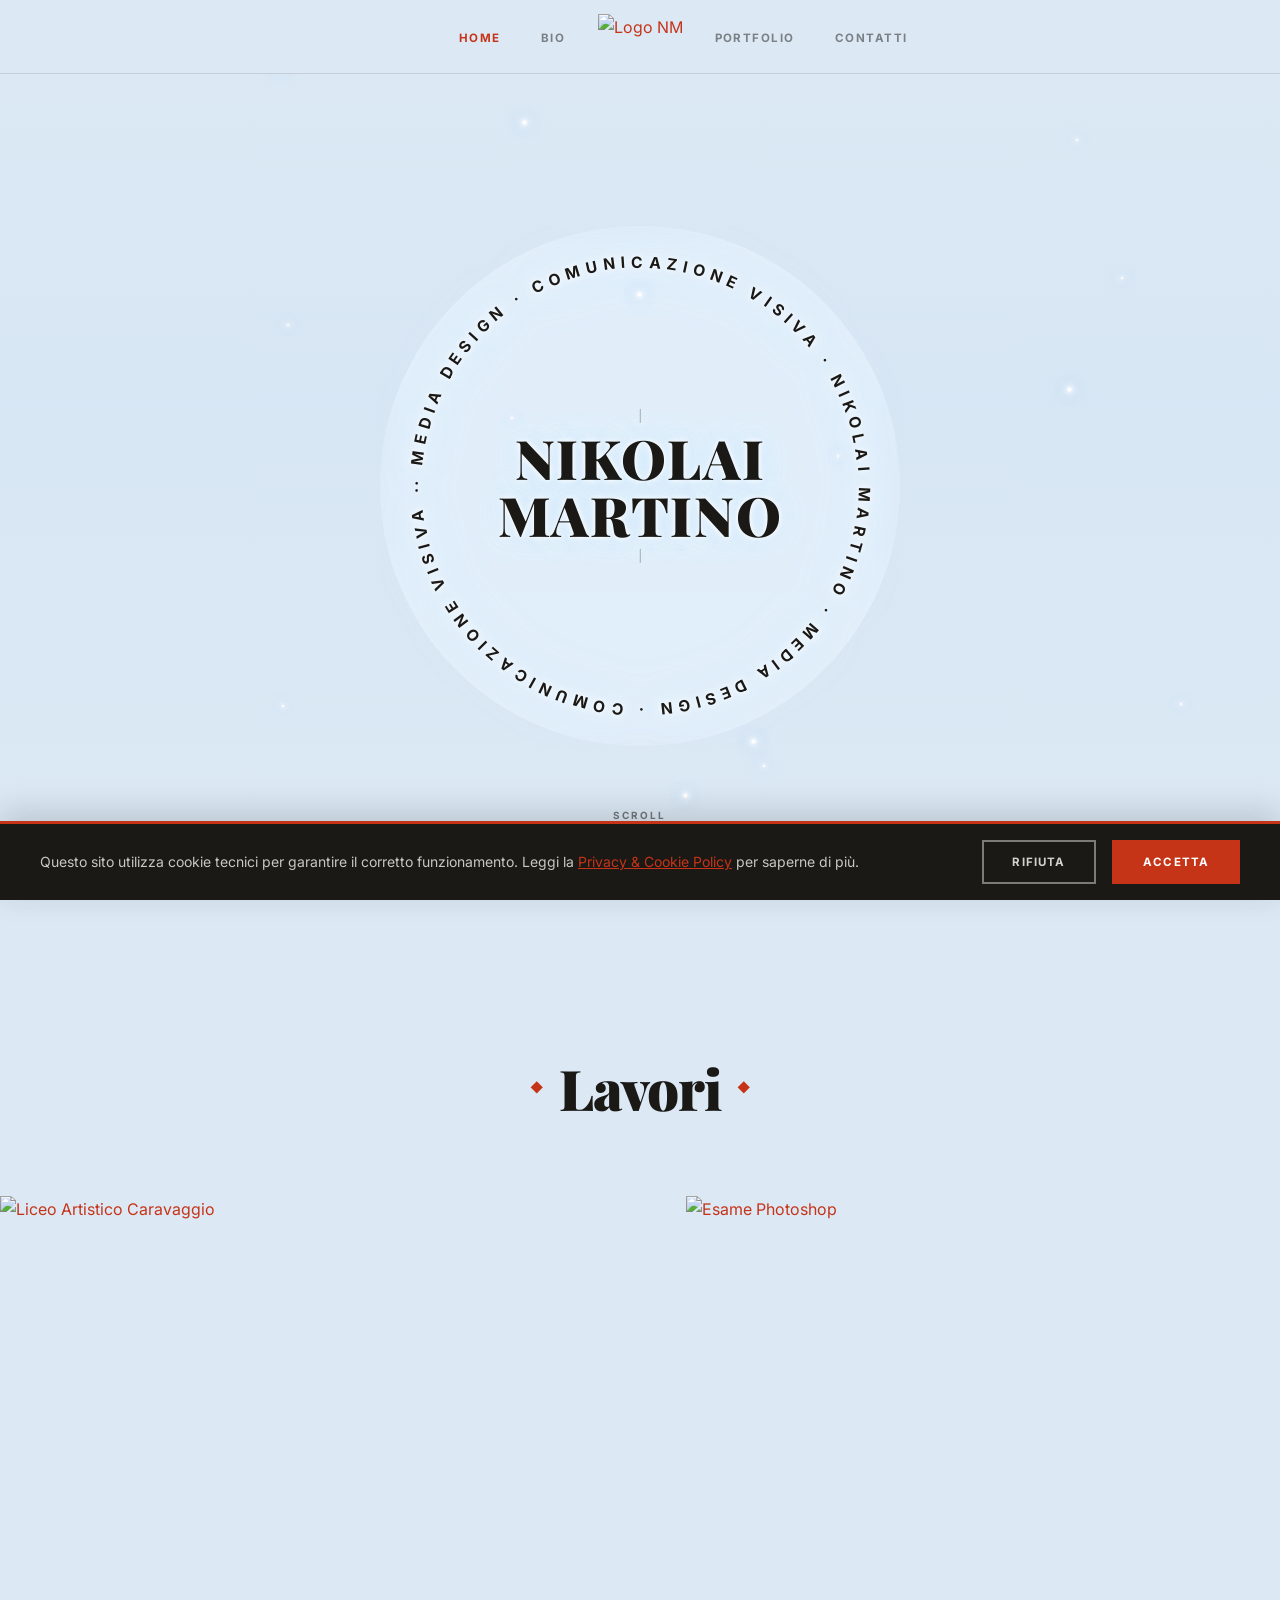
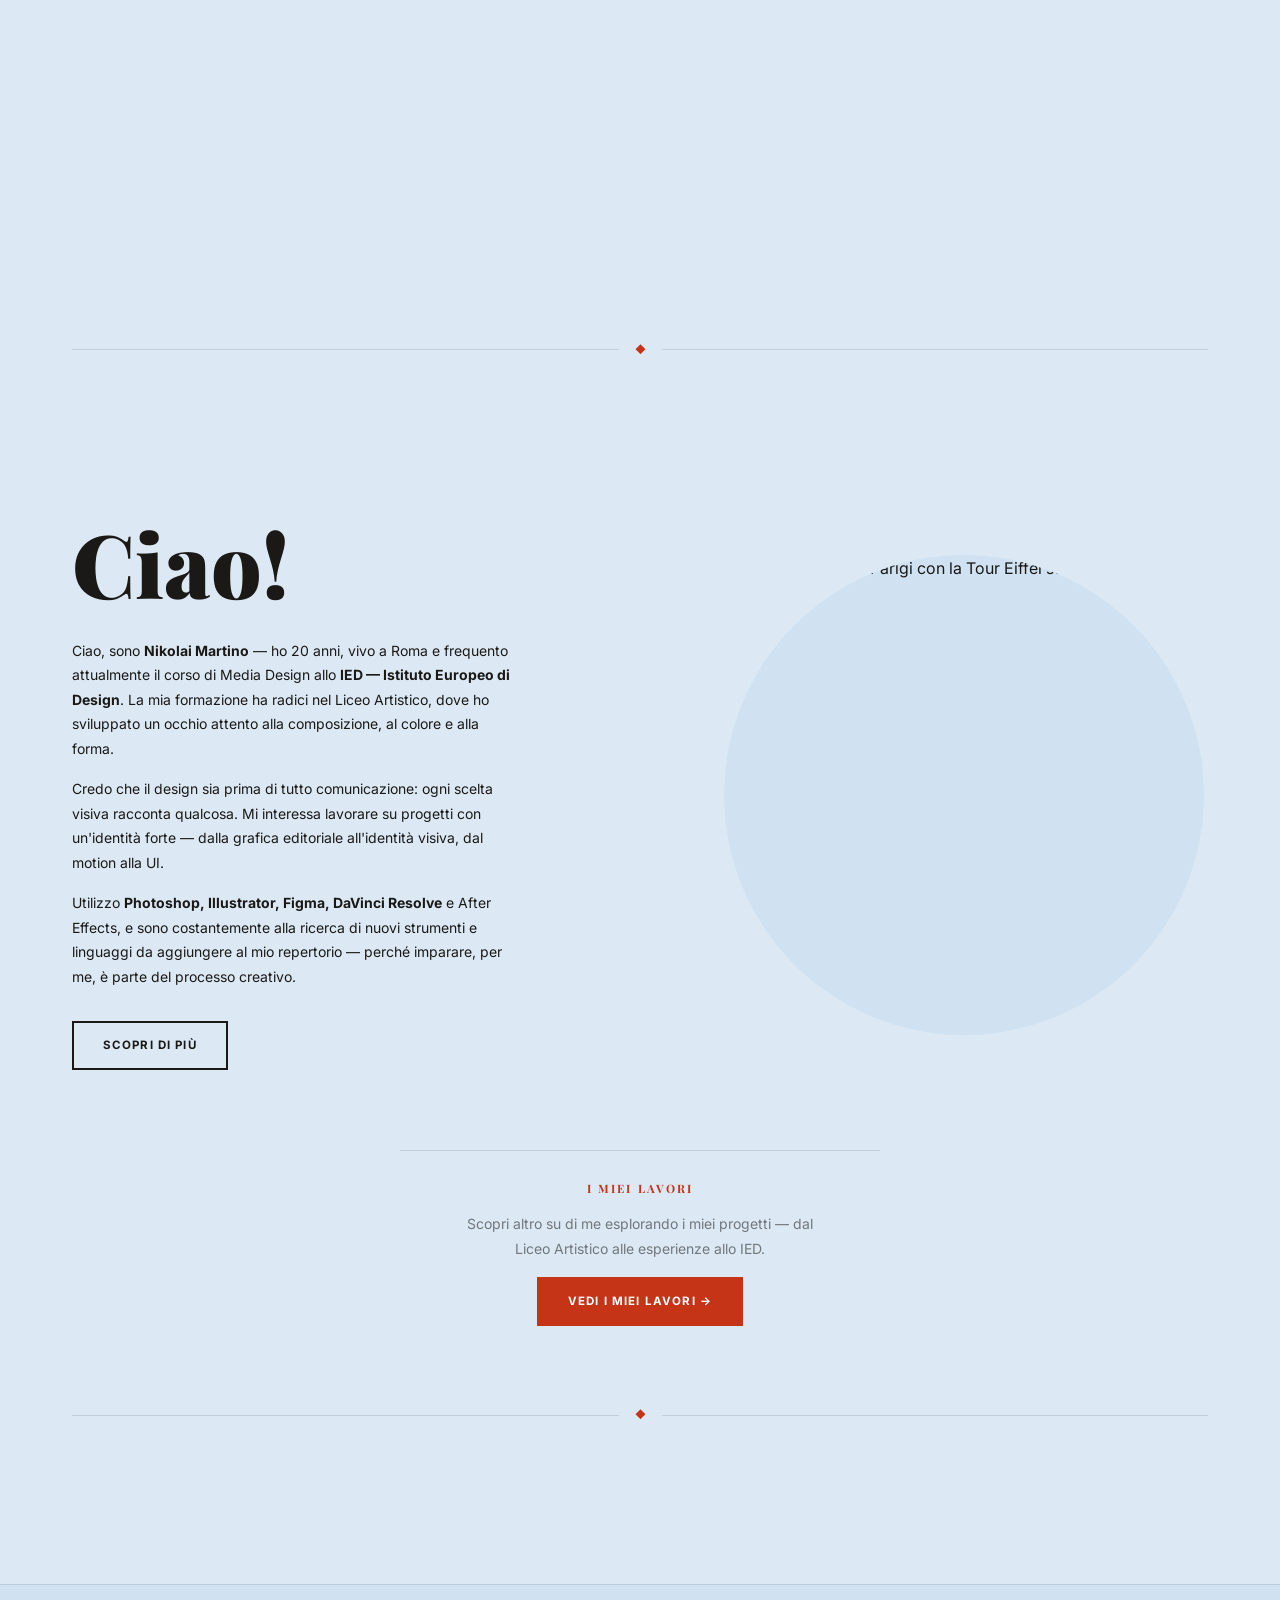
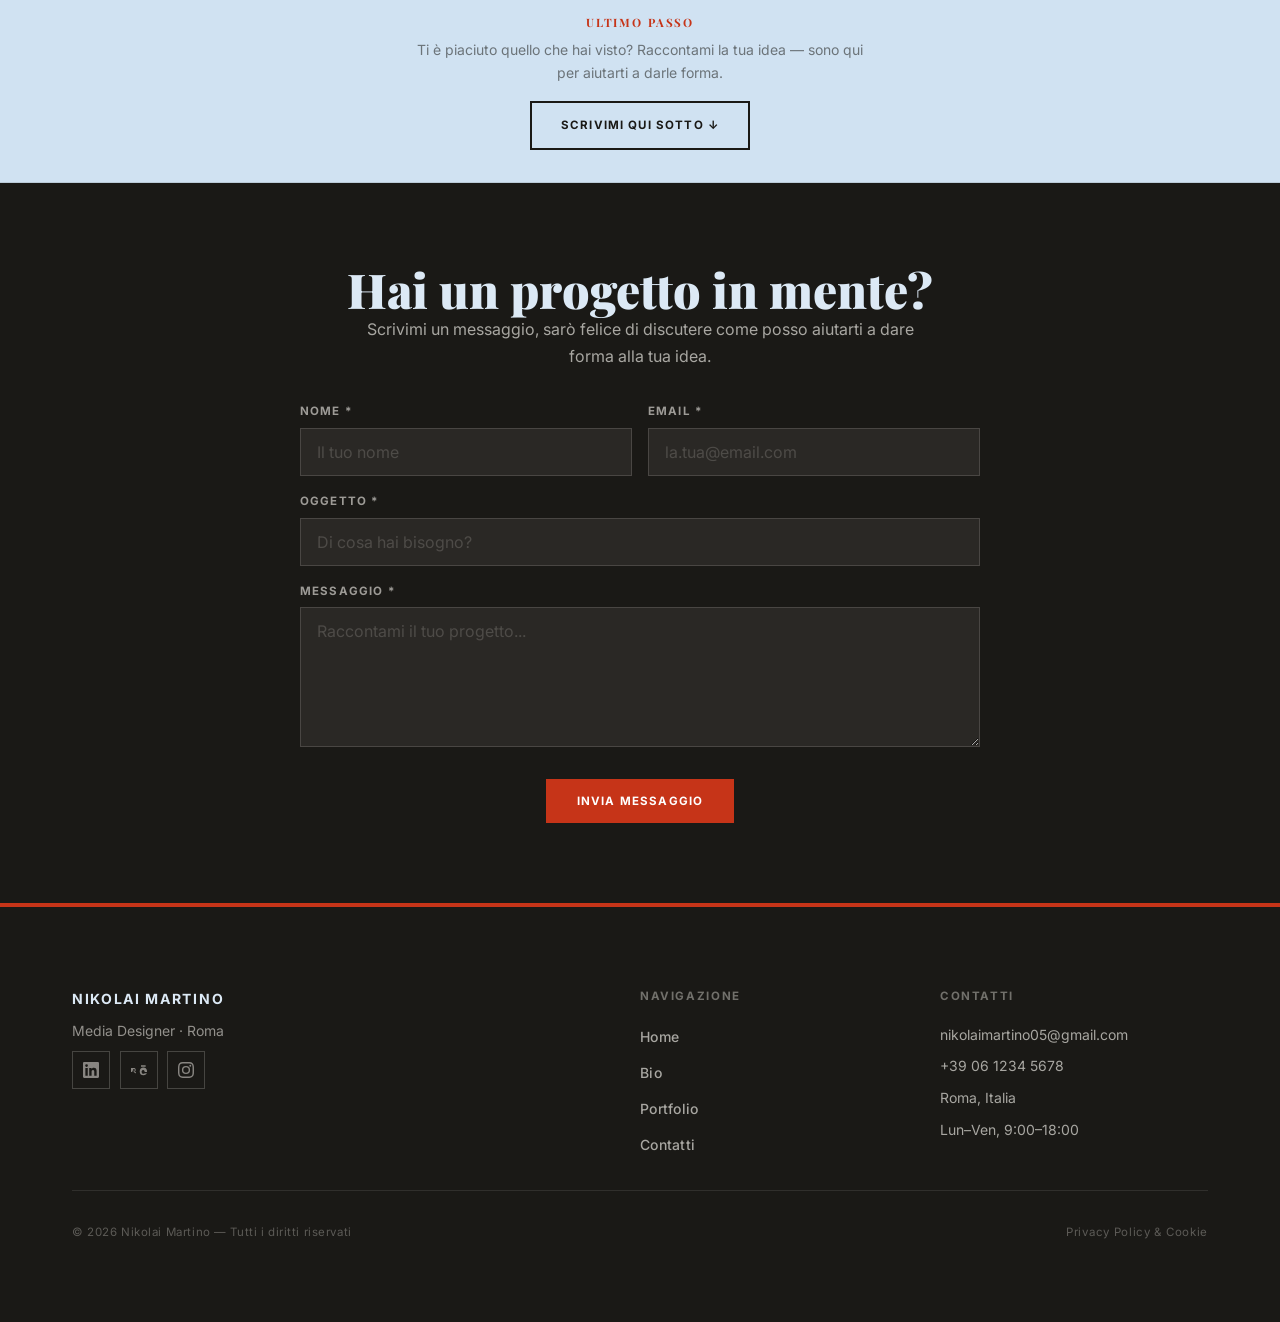
==== index.html @ db354ae0 "Rimuovi il CV ovunque e correggi la striscia vuota nel form contatti. Il campo antispam nascosto non" ====
<!DOCTYPE html>
<html lang="it">
<head>
  <meta charset="UTF-8">
  <meta name="viewport" content="width=device-width, initial-scale=1.0">

  <title>Nikolai Martino — Media Design &amp; Comunicazione Visiva</title>
  <meta name="description" content="Portfolio di Nikolai Martino, Media Designer e comunicatore visivo. Scopri i miei progetti di design grafico, fotografia, video e identità visiva.">
  <link rel="canonical" href="https://nikolaimartino05-bot.github.io/progettazione_multimediale_esame_2026/">
  <meta name="google-site-verification" content="J2cbLcacTYsWaRXpiIxF_zqX22-ZB9YQ5PHgX-DDqpk">

  <!-- Open Graph -->
  <meta property="og:title" content="Nikolai Martino — Media Design &amp; Comunicazione Visiva">
  <meta property="og:description" content="Portfolio di Nikolai Martino: design grafico, fotografia, video e comunicazione visiva.">
  <meta property="og:image" content="https://nikolaimartino05-bot.github.io/progettazione_multimediale_esame_2026/img/og-share-hero.jpg">
  <meta property="og:image:secure_url" content="https://nikolaimartino05-bot.github.io/progettazione_multimediale_esame_2026/img/og-share-hero.jpg">
  <meta property="og:image:type" content="image/jpeg">
  <meta property="og:image:width" content="1200">
  <meta property="og:image:height" content="630">
  <meta property="og:image:alt" content="Nikolai Martino — hero del portfolio con sfondo azzurrino e stelle">
  <meta property="og:url" content="https://nikolaimartino05-bot.github.io/progettazione_multimediale_esame_2026/">
  <meta property="og:type" content="website">
  <meta name="twitter:card" content="summary_large_image">
  <meta name="twitter:title" content="Nikolai Martino — Media Design &amp; Comunicazione Visiva">
  <meta name="twitter:description" content="Portfolio di Nikolai Martino: design grafico, fotografia, video e comunicazione visiva.">
  <meta name="twitter:image" content="https://nikolaimartino05-bot.github.io/progettazione_multimediale_esame_2026/img/og-share-hero.jpg">

  <!-- Favicon -->
  <link rel="icon" href="img/logo/logo-nm-clean.png" type="image/png">

  <!-- Google Fonts -->
  <link rel="preconnect" href="https://fonts.googleapis.com">
  <link rel="preconnect" href="https://fonts.gstatic.com" crossorigin>
  <link href="https://fonts.googleapis.com/css2?family=Inter:wght@400;500;700&family=Playfair+Display:wght@700;900&display=swap" rel="stylesheet">
  <link rel="preload" as="image" href="img/sfondi/14081587_1920_1080_60fps.mp4.png">

  <!-- Stylesheet -->
  <link rel="stylesheet" href="css/style.css">
  <script src="js/cookie-consent.js"></script>
</head>
<body class="page-home has-starfield">

  <!-- ======================================================
       NAVBAR — split design with center logo
       ====================================================== -->
  <header class="navbar">
    <nav class="navbar__inner" aria-label="Navigazione principale">

      <!-- Left links (desktop) -->
      <ul class="navbar__links navbar__links--left">
        <li><a href="index.html" class="navbar__link active" aria-current="page">Home</a></li>
        <li><a href="bio.html" class="navbar__link">Bio</a></li>
      </ul>

      <!-- Center: logo -->
      <a href="index.html" class="navbar__logo" aria-label="Nikolai Martino — Homepage">
        <img src="img/logo/logo-nm-clean.png" alt="Logo NM" class="navbar__logo-img">
      </a>

      <!-- Right links (desktop) -->
      <ul class="navbar__links navbar__links--right">
        <li><a href="portfolio.html" class="navbar__link">Portfolio</a></li>
        <li><a href="contatti.html" class="navbar__link">Contatti</a></li>
      </ul>

      <!-- Mobile hamburger -->
      <button
        class="navbar__toggle"
        aria-expanded="false"
        aria-controls="navbar-menu"
        aria-label="Apri menu di navigazione"
      >☰</button>

    </nav>

    <!-- Mobile dropdown menu -->
    <div class="navbar__mobile" id="navbar-menu">
      <ul class="navbar__mobile-links">
        <li><a href="index.html" class="navbar__link active">Home</a></li>
        <li><a href="bio.html" class="navbar__link">Bio</a></li>
        <li><a href="portfolio.html" class="navbar__link">Portfolio</a></li>
        <li><a href="contatti.html" class="navbar__link">Contatti</a></li>
      </ul>
    </div>
  </header>

  <div class="starfield" id="starfield" aria-hidden="true"></div>

  <main id="main-content">

    <!-- ====================================================
         SITE HERO — Alex Fisher style: big name + rotating badge
         ==================================================== -->
    <section class="site-hero" aria-labelledby="hero-heading">

      <!-- Background video -->
      <video
        class="site-hero__video"
        src="img/sfondi/istockphoto-2208659579-640_adpp_is.mp4"
        poster="img/sfondi/14081587_1920_1080_60fps.mp4.png"
        preload="auto"
        autoplay
        loop
        muted
        playsinline
        aria-hidden="true"
      ></video>
      <div class="site-hero__video-overlay" aria-hidden="true"></div>

      <!-- Hidden semantic h1 for SEO (visual text is in spans below) -->
      <h1 id="hero-heading" class="sr-only">Nikolai Martino — Media Designer e Comunicatore Visivo</h1>

      <div class="site-hero__name-wrap">

        <!-- Rotating badge with logo in center -->
        <div class="site-hero__badge-wrap">

          <!-- SVG ring with rotating text -->
          <svg
            class="site-hero__ring"
            viewBox="0 0 400 400"
            aria-hidden="true"
            focusable="false"
          >
            <defs>
              <path
                id="badge-ring-path"
                d="M 200,200 m -168,0 a 168,168 0 1,1 336,0 a 168,168 0 1,1 -336,0"
              />
            </defs>
            <text class="site-hero__ring-text" textLength="1056" lengthAdjust="spacing">
              <textPath href="#badge-ring-path" startOffset="0%">
                · MEDIA DESIGN · COMUNICAZIONE VISIVA · NIKOLAI MARTINO · MEDIA DESIGN · COMUNICAZIONE VISIVA ·
              </textPath>
            </text>
          </svg>

          <!-- Name in center — static while ring rotates -->
          <div class="site-hero__badge-logo">
            <span class="site-hero__badge-line"></span>
            <span class="site-hero__badge-name">NIKOLAI<br>MARTINO</span>
            <span class="site-hero__badge-line"></span>
          </div>

        </div>

      </div>

      <!-- Scroll hint -->
      <a href="#work-scroll-heading" class="site-hero__scroll" aria-label="Scorri verso i progetti">
        <span class="site-hero__scroll-label">Scroll</span>
        <span class="site-hero__scroll-arrow"></span>
      </a>

    </section>

    <!-- ====================================================
         LAVORI IN SCORRIMENTO — horizontal auto-scroll strip
         ==================================================== -->
    <section class="work-scroll" aria-labelledby="work-scroll-heading">

      <div class="work-scroll__header">
        <span class="work-scroll__diamond">◆</span>
        <h2 class="work-scroll__heading" id="work-scroll-heading">Lavori</h2>
        <span class="work-scroll__diamond">◆</span>
      </div>

      <div class="work-scroll__viewport">
        <div class="work-scroll__track">

          <!-- Set 1 -->
          <a href="portfolio-liceo.html" class="work-scroll__card" aria-label="Apri progetto Liceo Artistico Caravaggio">
            <img src="img/liceo%20artistico%20caravaggio/IMG_4110.jpg" alt="Liceo Artistico Caravaggio">
            <div class="work-scroll__overlay">
              <p class="work-scroll__tag">Formazione artistica</p>
              <h3 class="work-scroll__title">Liceo Artistico Caravaggio</h3>
              <span class="work-scroll__cta">Apri progetto →</span>
            </div>
          </a>

          <a href="portfolio-photoshop.html" class="work-scroll__card" aria-label="Apri progetto Esame Photoshop">
            <img src="img/esame%20phothoshop/IKEA.jpeg" alt="Esame Photoshop">
            <div class="work-scroll__overlay">
              <p class="work-scroll__tag">Grafica digitale</p>
              <h3 class="work-scroll__title">Esame Photoshop</h3>
              <span class="work-scroll__cta">Apri progetto →</span>
            </div>
          </a>

          <a href="portfolio-illustrator.html" class="work-scroll__card" aria-label="Apri progetto Esame Illustrator">
            <img src="img/esame%20illustrator/Screenshot%202026-05-10%20alle%2013.46.01.png" alt="Esame Illustrator">
            <div class="work-scroll__overlay">
              <p class="work-scroll__tag">Illustrazione vettoriale</p>
              <h3 class="work-scroll__title">Esame Illustrator</h3>
              <span class="work-scroll__cta">Apri progetto →</span>
            </div>
          </a>

          <a href="portfolio-video.html" class="work-scroll__card" aria-label="Apri progetto Esame Video Editing">
            <img src="img/esame-video/Screenshot%202026-05-10%20alle%2013.44.56.png" alt="Esame Video Editing">
            <div class="work-scroll__overlay">
              <p class="work-scroll__tag">Video editing</p>
              <h3 class="work-scroll__title">Esame Video Editing</h3>
              <span class="work-scroll__cta">Apri progetto →</span>
            </div>
          </a>

          <!-- Set 2 — duplicate for seamless loop -->
          <a href="portfolio-liceo.html" class="work-scroll__card" aria-hidden="true" tabindex="-1">
            <img src="img/liceo%20artistico%20caravaggio/IMG_4110.jpg" alt="">
            <div class="work-scroll__overlay">
              <p class="work-scroll__tag">Formazione artistica</p>
              <h3 class="work-scroll__title">Liceo Artistico Caravaggio</h3>
              <span class="work-scroll__cta">Apri progetto →</span>
            </div>
          </a>

          <a href="portfolio-photoshop.html" class="work-scroll__card" aria-hidden="true" tabindex="-1">
            <img src="img/esame%20phothoshop/IKEA.jpeg" alt="">
            <div class="work-scroll__overlay">
              <p class="work-scroll__tag">Grafica digitale</p>
              <h3 class="work-scroll__title">Esame Photoshop</h3>
              <span class="work-scroll__cta">Apri progetto →</span>
            </div>
          </a>

          <a href="portfolio-illustrator.html" class="work-scroll__card" aria-hidden="true" tabindex="-1">
            <img src="img/esame%20illustrator/Screenshot%202026-05-10%20alle%2013.46.01.png" alt="">
            <div class="work-scroll__overlay">
              <p class="work-scroll__tag">Illustrazione vettoriale</p>
              <h3 class="work-scroll__title">Esame Illustrator</h3>
              <span class="work-scroll__cta">Apri progetto →</span>
            </div>
          </a>

          <a href="portfolio-video.html" class="work-scroll__card" aria-hidden="true" tabindex="-1">
            <img src="img/esame-video/Screenshot%202026-05-10%20alle%2013.44.56.png" alt="">
            <div class="work-scroll__overlay">
              <p class="work-scroll__tag">Video editing</p>
              <h3 class="work-scroll__title">Esame Video Editing</h3>
              <span class="work-scroll__cta">Apri progetto →</span>
            </div>
          </a>

        </div>
      </div>

    </section>

    <!-- ====================================================
         BIO — Alex Fisher style
         ==================================================== -->
    <section class="bio-hero" aria-labelledby="bio-hero-heading">

      <!-- Top ornamental divider -->
      <div class="bio-hero__divider" aria-hidden="true">
        <span class="bio-hero__divider-line"></span>
        <span class="bio-hero__divider-diamond">◆</span>
        <span class="bio-hero__divider-line"></span>
      </div>

      <div class="bio-hero__inner">

        <!-- Left: text -->
        <div class="bio-hero__text">
          <h2 class="bio-hero__greeting" id="bio-hero-heading">Ciao!</h2>
          <p class="bio-hero__body">
            Ciao, sono <strong>Nikolai Martino</strong> — ho 20 anni, vivo a Roma e frequento attualmente il corso di Media Design allo <strong>IED — Istituto Europeo di Design</strong>. La mia formazione ha radici nel Liceo Artistico, dove ho sviluppato un occhio attento alla composizione, al colore e alla forma.
          </p>
          <p class="bio-hero__body">
            Credo che il design sia prima di tutto comunicazione: ogni scelta visiva racconta qualcosa. Mi interessa lavorare su progetti con un'identità forte — dalla grafica editoriale all'identità visiva, dal motion alla UI.
          </p>
          <p class="bio-hero__body">
            Utilizzo <strong>Photoshop, Illustrator, Figma, DaVinci Resolve</strong> e After Effects, e sono costantemente alla ricerca di nuovi strumenti e linguaggi da aggiungere al mio repertorio — perché imparare, per me, è parte del processo creativo.
          </p>
          <div class="bio-hero__actions">
            <a href="bio.html" class="btn btn--outline bio-hero__btn">Scopri di più</a>
          </div>
        </div>

        <!-- Right: photo -->
        <div class="bio-hero__photo-wrap">
          <div class="bio-hero__photo-arch">
            <img
              src="img/foto/nikolai-profile.png"
              alt="Nikolai Martino a Parigi con la Tour Eiffel sullo sfondo"
              class="bio-hero__photo"
            >
          </div>
        </div>

      </div>

      <!-- CTA guidata verso i progetti -->
      <section class="bio-hero__cta" aria-labelledby="bio-hero-cta-heading">
        <div class="bio-hero__cta-inner">
          <h3 class="bio-hero__cta-label" id="bio-hero-cta-heading">I miei lavori</h3>
          <p class="bio-hero__cta-text">Scopri altro su di me esplorando i miei progetti — dal Liceo Artistico alle esperienze allo IED.</p>
          <a href="portfolio.html" class="btn btn--primary">Vedi i miei lavori →</a>
        </div>
      </section>

      <!-- Bottom ornamental divider -->
      <div class="bio-hero__divider" aria-hidden="true">
        <span class="bio-hero__divider-line"></span>
        <span class="bio-hero__divider-diamond">◆</span>
        <span class="bio-hero__divider-line"></span>
      </div>

    </section>

    <!-- Guida: contatti -->
    <section class="guide-cta-band" aria-labelledby="guide-cta-heading">
      <div class="container">
        <h2 class="guide-cta-band__label" id="guide-cta-heading">Ultimo passo</h2>
        <p class="guide-cta-band__text">Ti è piaciuto quello che hai visto? Raccontami la tua idea — sono qui per aiutarti a darle forma.</p>
        <a href="#contact-form-heading" class="btn btn--outline">Scrivimi qui sotto ↓</a>
      </div>
    </section>

    <!-- ====================================================
         FORM DI CONTATTO
         ==================================================== -->
    <section class="section section--dark" aria-labelledby="contact-form-heading">
      <div class="container">

        <h2 class="text-center" id="contact-form-heading">Hai un progetto in mente?</h2>
        <p class="text-center section-intro-text">
          Scrivimi un messaggio, sarò felice di discutere come posso aiutarti a dare forma alla tua idea.
        </p>

        <div class="form-alert form-alert--success" id="form-success" role="status" aria-live="polite">
          <p class="form-alert__title">Messaggio inviato ✓</p>
          <p class="form-alert__text">Grazie! Il tuo messaggio è stato inviato correttamente. Ti rispondo entro 24 ore lavorative.</p>
        </div>

        <form
          class="form form--dark form-container form--live"
          action="https://formsubmit.co/nikolaimartino05@gmail.com"
          method="POST"
          accept-charset="UTF-8"
        >
          <input type="hidden" name="_subject" value="Nuovo messaggio dal sito — Home">
          <input type="hidden" name="_template" value="table">
          <input type="hidden" name="_captcha" value="false">
          <input type="hidden" name="_next" value="https://nikolaimartino05-bot.github.io/progettazione_multimediale_esame_2026/index.html?invio=ok#contact-form-heading">
          <input type="text" name="_honey" value="" tabindex="-1" autocomplete="off" aria-hidden="true">

          <div class="form__row form__row--2">
            <div class="form__group">
              <label class="form__label form__label--white" for="nome-home">Nome *</label>
              <input class="form__input" type="text" id="nome-home" name="nome" placeholder="Il tuo nome" required>
            </div>
            <div class="form__group">
              <label class="form__label form__label--white" for="email-home">Email *</label>
              <input class="form__input" type="email" id="email-home" name="email" placeholder="la.tua@email.com" required>
            </div>
          </div>

          <div class="form__group">
            <label class="form__label form__label--white" for="oggetto-home">Oggetto *</label>
            <input class="form__input" type="text" id="oggetto-home" name="oggetto" placeholder="Di cosa hai bisogno?" required>
          </div>

          <div class="form__group">
            <label class="form__label form__label--white" for="messaggio-home">Messaggio *</label>
            <textarea class="form__textarea" id="messaggio-home" name="messaggio" placeholder="Raccontami il tuo progetto..." required></textarea>
          </div>

          <div class="form-submit">
            <button type="submit" class="btn btn--primary">Invia messaggio</button>
          </div>

        </form>

      </div>
    </section>

  </main>

  <!-- ======================================================
       FOOTER
       ====================================================== -->
  <footer class="footer">
    <div class="container">

      <div class="footer__grid">
        <div>
          <p class="footer__brand-name">Nikolai Martino</p>
          <p class="footer__tagline">Media Designer · Roma</p>
                    <div class="footer__social">
            <a href="https://www.linkedin.com/in/nikolai-martino-71b693373/" class="footer__social-link" aria-label="LinkedIn di Nikolai Martino" target="_blank" rel="noopener noreferrer">
              <svg viewBox="0 0 24 24" aria-hidden="true"><path d="M20.447 20.452h-3.554v-5.569c0-1.328-.027-3.037-1.852-3.037-1.853 0-2.136 1.445-2.136 2.939v5.667H9.351V9h3.414v1.561h.046c.477-.9 1.637-1.85 3.37-1.85 3.601 0 4.267 2.37 4.267 5.455v6.286zM5.337 7.433a2.062 2.062 0 0 1-2.063-2.065 2.064 2.064 0 1 1 2.063 2.065zm1.782 13.019H3.555V9h3.564v11.452zM22.225 0H1.771C.792 0 0 .774 0 1.729v20.542C0 23.227.792 24 1.771 24h20.451C23.2 24 24 23.227 24 22.271V1.729C24 .774 23.2 0 22.222 0h.003z"/></svg>
            </a>
            <a href="https://www.behance.net/nikolaimartino/moodboards" class="footer__social-link" aria-label="Behance di Nikolai Martino" target="_blank" rel="noopener noreferrer">
              <svg viewBox="0 0 24 24" aria-hidden="true"><path d="M22 7h-7V5h7v2zm1.726 10c-.442 1.297-2.029 3-5.101 3-3.074 0-5.564-1.729-5.564-5.675 0-3.91 2.325-5.92 5.466-5.92 3.082 0 4.964 1.782 5.375 4.426.078.506.109 1.188.095 2.14H15.97c.13 3.211 3.483 3.312 4.588 2.029H23.72zm-7.249-2h4.099c-.011-.474-.091-.925-.233-1.31-.347-.968-1.152-1.51-2.057-1.51-.966 0-1.868.542-2.246 1.51-.181.462-.277.925-.287 1.31h.724zm-11.178 0l-3.299-2.08V15h-3V9.001h5.001c2.001 0 3.001 1 3.001 3s-1 3-3.001 3h-2V15h2l3.299 2.08V15zm-3.299-4H3v2h2.001c.553 0 1.001-.448 1.001-1s-.448-1-1.001-1z"/></svg>
            </a>
            <a href="https://www.instagram.com/_nikomartino_/" class="footer__social-link" aria-label="Instagram di Nikolai Martino" target="_blank" rel="noopener noreferrer">
              <svg viewBox="0 0 24 24" aria-hidden="true"><path d="M12 2.163c3.204 0 3.584.012 4.85.07 3.252.148 4.771 1.691 4.919 4.919.058 1.265.069 1.645.069 4.849 0 3.205-.012 3.584-.069 4.849-.149 3.225-1.664 4.771-4.919 4.919-1.266.058-1.644.07-4.85.07-3.204 0-3.584-.012-4.849-.07-3.26-.149-4.771-1.699-4.919-4.92-.058-1.265-.07-1.644-.07-4.849 0-3.204.013-3.583.07-4.849.149-3.227 1.664-4.771 4.919-4.919 1.266-.057 1.645-.069 4.849-.069zm0-2.163c-3.259 0-3.667.014-4.947.072-4.358.2-6.78 2.618-6.98 6.98-.059 1.281-.073 1.689-.073 4.948 0 3.259.014 3.668.072 4.948.2 4.358 2.618 6.78 6.98 6.98 1.281.058 1.689.072 4.948.072 3.259 0 3.668-.014 4.948-.072 4.354-.2 6.782-2.618 6.979-6.98.059-1.28.073-1.689.073-4.948 0-3.259-.014-3.667-.072-4.947-.196-4.354-2.617-6.78-6.979-6.98-1.281-.059-1.69-.073-4.949-.073zm0 5.838a6.162 6.162 0 1 0 0 12.324 6.162 6.162 0 0 0 0-12.324zM12 16a4 4 0 1 1 0-8 4 4 0 0 1 0 8zm6.406-11.845a1.44 1.44 0 1 0 0 2.881 1.44 1.44 0 0 0 0-2.881z"/></svg>
            </a>
          </div>
</div>

        <nav aria-label="Navigazione footer">
          <p class="footer__heading">Navigazione</p>
          <ul class="footer__nav">
            <li><a href="index.html" class="footer__nav-link">Home</a></li>
            <li><a href="bio.html" class="footer__nav-link">Bio</a></li>
            <li><a href="portfolio.html" class="footer__nav-link">Portfolio</a></li>
            <li><a href="contatti.html" class="footer__nav-link">Contatti</a></li>
          </ul>
        </nav>

                <div>
          <p class="footer__heading">Contatti</p>
          <p class="footer__contact-item"><a href="mailto:nikolaimartino05@gmail.com">nikolaimartino05@gmail.com</a></p>
          <p class="footer__contact-item"><a href="tel:+390612345678">+39 06 1234 5678</a></p>
          <p class="footer__contact-item">Roma, Italia</p>
          <p class="footer__contact-item">Lun–Ven, 9:00–18:00</p>
        </div>

      </div>

      <div class="footer__bottom">
        <p class="footer__copy">&copy; 2026 Nikolai Martino — Tutti i diritti riservati</p>
        <a href="privacy.html" class="footer__privacy-link">Privacy Policy &amp; Cookie</a>
      </div>

    </div>
  </footer>

  <!-- ======================================================
       COOKIE BANNER
       ====================================================== -->
  <div id="cookie-banner" class="cookie-banner" role="dialog" aria-labelledby="cookie-banner-title" aria-live="polite">
    <div class="cookie-banner__inner">
      <p class="cookie-banner__text" id="cookie-banner-title">
        Questo sito utilizza cookie tecnici per garantire il corretto funzionamento.
        Leggi la <a href="privacy.html">Privacy &amp; Cookie Policy</a> per saperne di più.
      </p>
      <div class="cookie-banner__actions">
        <button id="reject-cookies" type="button" class="btn btn--outline-white">Rifiuta</button>
        <button id="accept-cookies" type="button" class="btn btn--primary">Accetta</button>
      </div>
    </div>
  </div>

  <!-- ======================================================
       LIGHTBOX
       ====================================================== -->
  <div id="lightbox" class="lightbox" role="dialog" aria-modal="true" aria-label="Visualizzatore immagini">
    <button class="lightbox__close" aria-label="Chiudi lightbox">&#10005;</button>
    <div class="lightbox__content">
      <button class="lightbox__prev" aria-label="Immagine precedente">&#8592;</button>
      <img class="lightbox__img" src="[data-uri]" alt="">
      <button class="lightbox__next" aria-label="Immagine successiva">&#8594;</button>
    </div>
  </div>

  <script src="js/main.js"></script>
</body>
</html>
---- css/style.css ----
/* ============================================================
   DESIGN SYSTEM — Nikolai Martino Portfolio
   Editorial · Bold · Clean
   Inspired by alexfisherdesign.ca
   ============================================================ */

/* ------------------------------------------------------------
   1. CUSTOM PROPERTIES
   ------------------------------------------------------------ */
:root {
  --color-bg:      #f5f2ec;
  --color-surface: #eae5db;
  --color-text:    #1a1916;
  --color-accent:  #c63418;
  --color-primary: #1a1916;
  --color-muted:   rgba(26, 25, 22, 0.52);
  --color-border:  rgba(26, 25, 22, 0.12);

  --font-heading: 'Playfair Display', Georgia, serif;
  --font-body:    'Inter', system-ui, sans-serif;

  --size-xs:   0.72rem;
  --size-sm:   0.875rem;
  --size-base: 1rem;
  --size-lg:   1.25rem;
  --size-xl:   1.5rem;
  --size-2xl:  2rem;
  --size-3xl:  3rem;

  --space-xs:  0.5rem;
  --space-sm:  1rem;
  --space-md:  2rem;
  --space-lg:  5rem;
  --space-xl:  10rem;

  --radius-sm: 0px;
  --radius-md: 2px;
  --radius-lg: 4px;

  --transition-fast: 0.22s ease;
  --transition:      0.4s ease;
  --transition-slow: 0.75s ease;

  --max-width: 1200px;
}

/* ------------------------------------------------------------
   2. RESET & BASE
   ------------------------------------------------------------ */
*, *::before, *::after {
  box-sizing: border-box;
  margin: 0;
  padding: 0;
}

html {
  scroll-behavior: smooth;
  -webkit-text-size-adjust: 100%;
  text-size-adjust: 100%;
}

body {
  font-family: var(--font-body);
  font-size: var(--size-base);
  line-height: 1.7;
  color: var(--color-text);
  background-color: var(--color-bg);
  -webkit-font-smoothing: antialiased;
  overflow-x: hidden;
}

img {
  display: block;
  max-width: 100%;
  height: auto;
}

ul { list-style: none; }

a {
  color: var(--color-accent);
  text-decoration: none;
  transition: opacity var(--transition-fast);
}

a:hover { opacity: 0.72; }

/* ------------------------------------------------------------
   3. TIPOGRAFIA
   ------------------------------------------------------------ */
h1, h2, h3, h4, h5, h6 {
  font-family: var(--font-heading);
  font-weight: 900;
  line-height: 1.1;
  color: var(--color-text);
}

h1 { font-size: clamp(2.4rem, 6vw, 4.5rem); }
h2 { font-size: clamp(1.8rem, 4vw, 3rem); }
h3 { font-size: clamp(1.2rem, 2.5vw, 1.8rem); }
h4 { font-size: var(--size-lg); }

p {
  max-width: 65ch;
  color: var(--color-muted);
}

/* Uppercase label style — used across the site */
.label-caps {
  font-family: var(--font-body);
  font-size: var(--size-xs);
  font-weight: 700;
  letter-spacing: 0.14em;
  text-transform: uppercase;
  color: var(--color-muted);
}

.text-muted  { color: var(--color-muted); font-size: var(--size-sm); }
.text-center { text-align: center; }

/* ------------------------------------------------------------
   4. LAYOUT
   ------------------------------------------------------------ */
.container {
  width: 100%;
  max-width: var(--max-width);
  margin-inline: auto;
  padding-inline: var(--space-md);
}

.section      { padding-block: var(--space-lg); }
.section--alt { background-color: var(--color-surface); }
.section--dark {
  background-color: var(--color-primary);
  color: var(--color-bg);
}

/* Decorative section divider */
.section-divider {
  width: 100%;
  height: 1px;
  background: var(--color-border);
}

/* ------------------------------------------------------------
   5. NAVBAR — split design: [left links] [center logo] [right links]
   ------------------------------------------------------------ */
.navbar {
  position: fixed;
  width: 100%;
  top: 0;
  z-index: 200;
  background-color: var(--color-bg);
  border-bottom: 1px solid var(--color-border);
  transition: box-shadow var(--transition);
}

.navbar--scrolled {
  box-shadow: 0 2px 20px rgba(26, 25, 22, 0.07);
}

.navbar--solid { /* already has border-bottom from base */ }

.navbar__inner {
  display: grid;
  grid-template-columns: 1fr auto 1fr;
  align-items: center;
  max-width: var(--max-width);
  margin-inline: auto;
  padding: 0.9rem var(--space-md);
  gap: var(--space-md);
}

/* Center logo */
.navbar__logo {
  display: flex;
  align-items: center;
  justify-content: center;
  text-decoration: none;
  grid-column: 2;
}

.navbar__logo-img {
  height: 44px;
  width: auto;
  transition: transform 0.35s ease;
}

.navbar__logo:hover .navbar__logo-img { transform: scale(1.06); }
.navbar__logo:hover { opacity: 1; }

/* Link groups */
.navbar__links--left,
.navbar__links--right {
  display: flex;
  align-items: center;
  gap: 2.5rem;
  list-style: none;
}

.navbar__links--left  { justify-content: flex-end; }
.navbar__links--right { justify-content: flex-start; }

.navbar__link {
  color: var(--color-text);
  font-size: var(--size-xs);
  font-weight: 700;
  letter-spacing: 0.13em;
  text-transform: uppercase;
  opacity: 0.5;
  transition: opacity var(--transition-fast), color var(--transition-fast);
  text-decoration: none;
}

.navbar__link:hover  { opacity: 1; }
.navbar__link.active { opacity: 1; color: var(--color-accent); }

/* Mobile toggle — hidden on desktop */
.navbar__toggle {
  display: none;
  background: none;
  border: 1px solid var(--color-border);
  color: var(--color-text);
  font-size: var(--size-base);
  cursor: pointer;
  padding: 0.35rem 0.7rem;
  line-height: 1;
  transition: background var(--transition-fast);
}

.navbar__toggle:hover { background: var(--color-surface); }

/* Mobile dropdown */
.navbar__mobile {
  display: none;
  background-color: var(--color-bg);
  border-top: 1px solid var(--color-border);
  border-bottom: 2px solid var(--color-border);
}

.navbar__mobile.is-open { display: block; }

.navbar__mobile-links {
  max-width: var(--max-width);
  margin-inline: auto;
  padding: 0 var(--space-md) var(--space-sm);
  list-style: none;
}

.navbar__mobile-links li {
  border-bottom: 1px solid var(--color-border);
}

.navbar__mobile-links .navbar__link {
  display: block;
  padding: 0.85rem 0;
  font-size: var(--size-sm);
  opacity: 0.65;
}

.navbar__mobile-links .navbar__link:hover,
.navbar__mobile-links .navbar__link.active {
  opacity: 1;
}

/* Mobile layout */
@media (max-width: 767px) {
  .navbar__inner {
    grid-template-columns: auto 1fr auto;
    gap: 0;
    padding: 0.75rem var(--space-md);
  }

  .navbar__toggle { display: flex; align-items: center; }

  .navbar__links--left,
  .navbar__links--right { display: none; }

  /* Logo centers in middle column */
  .navbar__logo { grid-column: 2; }

  /* Toggle goes to third column */
  .navbar__toggle { grid-column: 3; }
}

/* ------------------------------------------------------------
   5b. SITE HERO — Alex Fisher style
   ------------------------------------------------------------ */
.site-hero {
  min-height: 100vh;
  display: flex;
  flex-direction: column;
  align-items: center;
  justify-content: center;
  padding-top: 72px;
  padding-inline: var(--space-md);
  background-color: var(--color-bg);
  background-image: url('../img/sfondi/14081587_1920_1080_60fps.mp4.png');
  background-position: center;
  background-repeat: no-repeat;
  background-size: cover;
  position: relative;
  overflow: hidden;
}

/* Background video */
.site-hero__video {
  position: absolute;
  inset: 0;
  width: 100%;
  height: 100%;
  object-fit: cover;
  object-position: center;
  z-index: 0;
  transform: scale(1.04);
  animation: hero-bg-drift 18s ease-in-out infinite alternate;
}

@keyframes hero-bg-drift {
  from {
    transform: scale(1.04) translate3d(0, 0, 0);
  }
  to {
    transform: scale(1.09) translate3d(0, -1.5%, 0);
  }
}

/* Overlay — high opacity to hide watermark while keeping video movement */
.site-hero__video-overlay {
  position: absolute;
  inset: 0;
  background: rgba(245, 242, 236, 0.22);
  z-index: 1;
}

.site-hero__name-wrap {
  display: flex;
  flex-direction: column;
  align-items: center;
  justify-content: center;
  text-align: center;
  width: 100%;
  position: relative;
  z-index: 2;
}

/* Big display name */
.site-hero__firstname,
.site-hero__lastname {
  font-family: var(--font-heading);
  font-weight: 900;
  font-size: clamp(4.5rem, 17vw, 13rem);
  line-height: 0.88;
  letter-spacing: -0.03em;
  color: var(--color-text);
  display: block;
  user-select: none;
}

/* Badge wrapper — main hero element */
.site-hero__badge-wrap {
  position: relative;
  width: clamp(280px, 42vw, 520px);
  height: clamp(280px, 42vw, 520px);
  flex-shrink: 0;
  border-radius: 50%;
  backdrop-filter: blur(10px) brightness(1.08);
  -webkit-backdrop-filter: blur(10px) brightness(1.08);
  background: rgba(245, 242, 236, 0.45);
}

/* Rotating SVG ring */
.site-hero__ring {
  width: 100%;
  height: 100%;
  animation: ring-spin 26s linear infinite;
  transform-origin: center;
}

.site-hero__ring-text {
  font-family: 'Inter', sans-serif;
  font-size: 12px;
  font-weight: 700;
  letter-spacing: 0.22em;
  fill: var(--color-text);
  text-transform: uppercase;
  filter: drop-shadow(0 1px 6px rgba(245, 242, 236, 0.95));
}

@keyframes ring-spin {
  from { transform: rotate(0deg); }
  to   { transform: rotate(360deg); }
}

/* Logo in center — stays static while ring rotates */
.site-hero__badge-logo {
  position: absolute;
  top: 50%;
  left: 50%;
  transform: translate(-50%, -50%);
  display: flex;
  flex-direction: column;
  align-items: center;
  gap: 6px;
}

.site-hero__badge-name {
  font-family: var(--font-heading);
  font-weight: 900;
  font-size: clamp(1.6rem, 4.5vw, 3.4rem);
  line-height: 1.05;
  letter-spacing: 0.03em;
  text-align: center;
  color: var(--color-text);
  text-transform: uppercase;
  text-shadow: 0 2px 16px rgba(245, 242, 236, 0.9), 0 1px 4px rgba(245, 242, 236, 1);
}

/* Thin ornament lines above and below logo */
.site-hero__badge-line {
  display: block;
  width: 1px;
  height: 14px;
  background-color: rgba(26, 25, 22, 0.18);
}

/* Scroll hint at bottom of hero */
.site-hero__scroll {
  position: absolute;
  bottom: 2rem;
  left: 50%;
  transform: translateX(-50%);
  display: flex;
  flex-direction: column;
  align-items: center;
  gap: 8px;
  text-decoration: none;
  color: var(--color-muted);
  z-index: 2;
}

.site-hero__scroll-label {
  font-size: 0.62rem;
  font-weight: 700;
  letter-spacing: 0.22em;
  text-transform: uppercase;
  animation: scroll-fade 2.4s ease infinite;
}

.site-hero__scroll-arrow {
  display: block;
  width: 1px;
  height: 36px;
  background: linear-gradient(to bottom, var(--color-muted), transparent);
  animation: scroll-drop 2.4s ease infinite;
}

@keyframes scroll-fade {
  0%, 100% { opacity: 0.4; }
  50%       { opacity: 1; }
}

@keyframes scroll-drop {
  0%   { transform: scaleY(0); transform-origin: top; }
  50%  { transform: scaleY(1); transform-origin: top; }
  51%  { transform: scaleY(1); transform-origin: bottom; }
  100% { transform: scaleY(0); transform-origin: bottom; }
}

/* ------------------------------------------------------------
   6. BUTTONS
   ------------------------------------------------------------ */
.btn {
  display: inline-block;
  padding: 0.8rem 1.8rem;
  font-family: var(--font-body);
  font-size: var(--size-xs);
  font-weight: 700;
  letter-spacing: 0.1em;
  text-transform: uppercase;
  cursor: pointer;
  border: 2px solid transparent;
  transition: background-color var(--transition-fast), color var(--transition-fast), border-color var(--transition-fast);
}

.btn--primary {
  background-color: var(--color-accent);
  color: #fff;
  border-color: var(--color-accent);
}

.btn--primary:hover {
  background-color: transparent;
  color: var(--color-accent);
  opacity: 1;
}

.btn--outline {
  background-color: transparent;
  color: var(--color-text);
  border-color: var(--color-text);
}

.btn--outline:hover {
  background-color: var(--color-text);
  color: var(--color-bg);
  opacity: 1;
}

.btn--outline-white {
  background-color: transparent;
  color: var(--color-bg);
  border-color: var(--color-bg);
}

.btn--outline-white:hover {
  background-color: var(--color-bg);
  color: var(--color-text);
  opacity: 1;
}

/* ------------------------------------------------------------
   7. CARDS  — Alex Fisher style: dark overlay on hover
   ------------------------------------------------------------ */
.card {
  position: relative;
  overflow: hidden;
  aspect-ratio: 4 / 3;
  background: var(--color-surface);
}

.card__link {
  display: block;
  height: 100%;
  position: relative;
  color: inherit;
  text-decoration: none;
}

.card__link:hover { opacity: 1; }

.card__img {
  width: 100%;
  height: 100%;
  object-fit: cover;
  transition: transform var(--transition-slow);
}

.card:hover .card__img {
  transform: scale(1.06);
}

/* Full overlay on hover — inspired by Alex Fisher's work cards */
.card__body {
  position: absolute;
  inset: 0;
  background: rgba(26, 25, 22, 0.88);
  display: flex;
  flex-direction: column;
  align-items: center;
  justify-content: center;
  padding: var(--space-md);
  text-align: center;
  opacity: 0;
  transition: opacity var(--transition);
}

.card:hover .card__body {
  opacity: 1;
}

.card__tag {
  font-size: var(--size-xs);
  font-weight: 700;
  letter-spacing: 0.16em;
  text-transform: uppercase;
  color: var(--color-accent);
  margin-bottom: 0.6rem;
  max-width: none;
}

.card__title {
  font-family: var(--font-body);
  font-size: clamp(1rem, 2.5vw, 1.4rem);
  font-weight: 700;
  letter-spacing: 0.08em;
  text-transform: uppercase;
  color: #fff;
  margin-bottom: 0.5rem;
}

.card__desc {
  font-size: var(--size-sm);
  color: rgba(255, 255, 255, 0.65);
  max-width: 28ch;
  margin-inline: auto;
  margin-top: 0.25rem;
  line-height: 1.6;
  /* In overlay these are always fully visible */
  opacity: 1;
  transform: none;
  transition: none;
}

/* Learn-more hint */
.card__body::after {
  content: 'Scopri il progetto →';
  display: block;
  margin-top: 1.2rem;
  font-size: var(--size-xs);
  font-weight: 700;
  letter-spacing: 0.12em;
  text-transform: uppercase;
  color: var(--color-accent);
}

/* ------------------------------------------------------------
   8. FOOTER  — dark like Alex Fisher
   ------------------------------------------------------------ */
.footer {
  background-color: var(--color-primary);
  color: var(--color-bg);
  padding-block: var(--space-lg);
  border-top: 4px solid var(--color-accent);
}

.footer__grid {
  display: grid;
  grid-template-columns: 1fr;
  gap: var(--space-md);
  margin-bottom: var(--space-md);
}

.footer__brand-name {
  font-family: var(--font-body);
  font-size: var(--size-sm);
  font-weight: 700;
  letter-spacing: 0.12em;
  text-transform: uppercase;
  color: var(--color-bg);
  margin-bottom: var(--space-xs);
  max-width: none;
}

.footer__tagline {
  color: rgba(245, 242, 236, 0.55);
  font-size: var(--size-sm);
  max-width: 30ch;
}

.footer__heading {
  font-family: var(--font-body);
  font-size: var(--size-xs);
  font-weight: 700;
  letter-spacing: 0.14em;
  text-transform: uppercase;
  color: rgba(245, 242, 236, 0.4);
  margin-bottom: var(--space-sm);
  max-width: none;
}

.footer__nav {
  display: flex;
  flex-direction: column;
  gap: 0.55rem;
}

.footer__nav-link {
  color: rgba(245, 242, 236, 0.65);
  font-size: var(--size-sm);
  text-decoration: none;
  font-weight: 500;
  letter-spacing: 0.02em;
  transition: color var(--transition-fast);
}

.footer__nav-link:hover {
  color: var(--color-bg);
  opacity: 1;
}

.footer__contact-item {
  color: rgba(245, 242, 236, 0.65);
  font-size: var(--size-sm);
  margin-bottom: 0.5rem;
  max-width: none;
}

.footer__contact-item a {
  color: rgba(245, 242, 236, 0.65);
  text-decoration: none;
  transition: color var(--transition-fast);
}

.footer__contact-item a:hover {
  color: var(--color-bg);
  opacity: 1;
}

.footer__social {
  display: flex;
  gap: 0.6rem;
  margin-top: var(--space-xs);
}

.footer__social-link {
  display: flex;
  align-items: center;
  justify-content: center;
  width: 38px;
  height: 38px;
  border: 1px solid rgba(245, 242, 236, 0.2);
  color: rgba(245, 242, 236, 0.5);
  text-decoration: none;
  transition: border-color var(--transition-fast), color var(--transition-fast);
}

.footer__social-link:hover {
  border-color: var(--color-accent);
  color: var(--color-accent);
  opacity: 1;
}

.footer__social-link svg {
  width: 16px;
  height: 16px;
  fill: currentColor;
}

.footer__bottom {
  border-top: 1px solid rgba(245, 242, 236, 0.1);
  padding-top: var(--space-md);
  display: flex;
  flex-wrap: wrap;
  justify-content: space-between;
  align-items: center;
  gap: var(--space-sm);
}

.footer__copy {
  color: rgba(245, 242, 236, 0.3);
  font-size: var(--size-xs);
  letter-spacing: 0.05em;
  max-width: none;
}

.footer__privacy-link {
  color: rgba(245, 242, 236, 0.3);
  font-size: var(--size-xs);
  letter-spacing: 0.06em;
  text-decoration: none;
  transition: color var(--transition-fast);
}

.footer__privacy-link:hover {
  color: var(--color-bg);
  opacity: 1;
}

@media (min-width: 768px) {
  .footer__grid { grid-template-columns: 2fr 1fr 1fr; }
}

/* ------------------------------------------------------------
   9. COOKIE BANNER
   ------------------------------------------------------------ */
.cookie-banner {
  display: block;
  position: fixed;
  bottom: 0;
  left: 0;
  right: 0;
  z-index: 2500;
  background-color: var(--color-primary);
  border-top: 3px solid var(--color-accent);
  padding: var(--space-sm) var(--space-md);
  box-shadow: 0 -8px 32px rgba(26, 25, 22, 0.18);
}

html.cookie-consent-accepted .cookie-banner,
.cookie-banner.is-hidden {
  display: none;
}

.cookie-banner__inner {
  max-width: var(--max-width);
  margin-inline: auto;
  display: flex;
  flex-wrap: wrap;
  align-items: center;
  gap: var(--space-sm);
  justify-content: space-between;
}

.cookie-banner__text {
  color: rgba(245, 242, 236, 0.8);
  font-size: var(--size-sm);
  max-width: none;
}

.cookie-banner__text a { color: var(--color-accent); text-decoration: underline; }

.cookie-banner__actions {
  display: flex;
  gap: var(--space-sm);
  flex-shrink: 0;
  flex-wrap: wrap;
}

.cookie-banner .btn--outline-white {
  border-color: rgba(245, 242, 236, 0.45);
  color: rgba(245, 242, 236, 0.85);
}

.cookie-banner .btn--outline-white:hover {
  background-color: rgba(245, 242, 236, 0.12);
  color: var(--color-bg);
  border-color: var(--color-bg);
  opacity: 1;
}

/* ------------------------------------------------------------
   9b. WORK SCROLL — horizontal infinite auto-scroll strip
   ------------------------------------------------------------ */
.work-scroll {
  padding-block: var(--space-xl) var(--space-xl);
  background-color: var(--color-bg);
  overflow: hidden;
}

/* ------------------------------------------------------------
   STARFIELD — stelle sparse su tutte le pagine
   ------------------------------------------------------------ */
.starfield {
  position: fixed;
  inset: 0;
  z-index: 150;
  pointer-events: none;
  overflow: hidden;
}

.page-home .starfield {
  mask-image: linear-gradient(to bottom, transparent 0%, transparent 90vh, #000 100vh);
}

.starfield__star {
  position: absolute;
  border-radius: 50%;
  background: #ffffff;
  box-shadow:
    0 0 2px 0 #fff,
    0 0 5px 2px rgba(190, 210, 255, 0.7);
  animation: star-float var(--star-dur, 20s) ease-in-out infinite var(--star-delay, 0s);
  will-change: transform, opacity;
}

.starfield__star--accent {
  box-shadow:
    0 0 3px 1px #fff,
    0 0 8px 3px rgba(200, 220, 255, 0.85);
}

@keyframes star-float {
  0%, 100% {
    transform: translate(0, 0);
    opacity: var(--star-opacity, 0.7);
  }
  50% {
    transform: translate(var(--star-drift-x, 3px), var(--star-drift-y, -3px));
    opacity: calc(var(--star-opacity, 0.7) * 1.2);
  }
}

@media (prefers-reduced-motion: reduce) {
  .site-hero__video {
    animation: none;
    transform: none;
  }

  .starfield__star {
    animation: none;
    opacity: var(--star-opacity, 0.45);
  }
}

/* ------------------------------------------------------------
   Tinta azzurrina — pagine con starfield
   ------------------------------------------------------------ */
body.has-starfield {
  --color-bg:      #dce9f5;
  --color-surface: #d0e2f2;
  --color-text:    #1a1916;
  --color-muted:   rgba(26, 25, 22, 0.55);
  --color-border:  rgba(26, 25, 22, 0.12);
  --color-primary: #1a1916;
}

body.has-starfield .starfield__star {
  background: #ffffff;
  box-shadow:
    0 0 2px 0 #fff,
    0 0 6px 2px rgba(255, 255, 255, 0.85),
    0 0 10px 3px rgba(180, 210, 245, 0.55);
}

body.has-starfield .starfield__star--accent {
  background: #ffffff;
  box-shadow:
    0 0 3px 1px #fff,
    0 0 8px 3px rgba(255, 255, 255, 0.95),
    0 0 14px 4px rgba(160, 200, 240, 0.65);
}

/* Hero home — video visibile, leggermente tintato di azzurro */
body.page-home .site-hero__video {
  filter: brightness(1.2) contrast(0.95) saturate(0.7);
  opacity: 1;
}

body.page-home .site-hero__video-overlay {
  background: linear-gradient(
    180deg,
    rgba(220, 233, 245, 0.32) 0%,
    rgba(208, 226, 242, 0.38) 45%,
    rgba(220, 233, 245, 0.45) 100%
  );
}

body.page-home .site-hero__badge-wrap {
  background: rgba(220, 233, 245, 0.52);
  backdrop-filter: blur(14px) brightness(1.06);
  -webkit-backdrop-filter: blur(14px) brightness(1.06);
}

body.page-home .site-hero__ring-text {
  fill: var(--color-text);
  filter:
    drop-shadow(0 0 2px rgba(255, 255, 255, 1))
    drop-shadow(0 0 6px rgba(255, 255, 255, 0.8))
    drop-shadow(0 0 14px rgba(190, 225, 255, 0.55));
}

body.page-home .site-hero__badge-name {
  color: var(--color-text);
  text-shadow:
    0 0 4px rgba(255, 255, 255, 0.95),
    0 0 10px rgba(255, 255, 255, 0.75),
    0 0 20px rgba(210, 235, 255, 0.55),
    0 0 30px rgba(170, 215, 255, 0.35);
}

body.page-home .site-hero__badge-line {
  background-color: rgba(26, 25, 22, 0.3);
  box-shadow: 0 0 8px rgba(255, 255, 255, 0.45);
}

.page-home .starfield {
  mask-image: none;
}

/* ============================================================ */
.work-scroll__header {
  display: flex;
  align-items: center;
  justify-content: center;
  gap: 1rem;
  margin-bottom: var(--space-lg);
}

.work-scroll__heading {
  font-family: var(--font-heading);
  font-size: clamp(2rem, 5vw, 3.5rem);
  font-weight: 900;
  letter-spacing: -0.02em;
  color: var(--color-text);
  line-height: 1;
}

.work-scroll__diamond {
  color: var(--color-accent);
  font-size: 0.8rem;
}

/* Viewport clips the scrolling track */
.work-scroll__viewport {
  overflow: hidden;
  width: 100%;
}

/* Scrolling track */
.work-scroll__track {
  display: flex;
  gap: 6px;
  width: max-content;
  animation: work-auto-scroll 38s linear infinite;
}

.work-scroll__track:hover {
  animation-play-state: paused;
}

@keyframes work-auto-scroll {
  from { transform: translateX(0); }
  to   { transform: translateX(-50%); }
}

/* Individual card */
.work-scroll__card {
  position: relative;
  display: block;
  width: clamp(260px, 75vw, 680px);
  aspect-ratio: 16 / 10;
  overflow: hidden;
  flex-shrink: 0;
  text-decoration: none;
}

.work-scroll__card img {
  width: 100%;
  height: 100%;
  object-fit: cover;
  object-position: center;
  display: block;
  transition: transform 0.6s cubic-bezier(0.25, 0.46, 0.45, 0.94);
}

.work-scroll__card:hover img {
  transform: scale(1.07);
}

/* Hover overlay */
.work-scroll__overlay {
  position: absolute;
  inset: 0;
  background: rgba(26, 25, 22, 0.78);
  display: flex;
  flex-direction: column;
  align-items: center;
  justify-content: center;
  gap: 0.5rem;
  opacity: 0;
  transition: opacity 0.4s ease;
  padding: var(--space-md);
  text-align: center;
}

.work-scroll__card:hover .work-scroll__overlay {
  opacity: 1;
}

.work-scroll__tag {
  font-size: var(--size-xs);
  font-weight: 700;
  letter-spacing: 0.15em;
  text-transform: uppercase;
  color: var(--color-accent);
  margin: 0;
}

.work-scroll__title {
  font-family: var(--font-heading);
  font-size: clamp(1.2rem, 2.5vw, 1.8rem);
  font-weight: 900;
  color: #fff;
  line-height: 1.1;
  margin: 0;
}

.work-scroll__cta {
  display: inline-block;
  margin-top: 0.5rem;
  font-size: var(--size-xs);
  font-weight: 700;
  letter-spacing: 0.1em;
  text-transform: uppercase;
  color: #fff;
  border-bottom: 1px solid rgba(255,255,255,0.5);
  padding-bottom: 2px;
  transition: border-color 0.3s ease, color 0.3s ease;
}

.work-scroll__card:hover .work-scroll__cta {
  color: var(--color-accent);
  border-color: var(--color-accent);
}

/* ------------------------------------------------------------
   10. CAROUSEL — crossfade with Ken Burns
   ------------------------------------------------------------ */
.carousel {
  position: relative;
  width: 100%;
  overflow: hidden;
  height: 100vh;
}

.carousel__track {
  position: relative;
  width: 100%;
  height: 100%;
}

.carousel__slide {
  position: absolute;
  inset: 0;
  opacity: 0;
  transition: opacity 1.2s ease;
  pointer-events: none;
}

.carousel__slide.is-active {
  opacity: 1;
  pointer-events: all;
}

.carousel__img {
  width: 100%;
  height: 100%;
  object-fit: cover;
  object-position: center;
  display: block;
  transform: scale(1.06);
  transition: transform 8s ease;
}

.carousel__slide.is-active .carousel__img {
  transform: scale(1);
}

/* Dark overlay — strong so bold white text pops */
.carousel__overlay {
  position: absolute;
  inset: 0;
  background: linear-gradient(
    160deg,
    rgba(26, 25, 22, 0.55) 0%,
    rgba(26, 25, 22, 0.78) 100%
  );
  display: flex;
  align-items: flex-end;
  justify-content: flex-start;
  padding: var(--space-lg) var(--space-lg) calc(var(--space-lg) + 3rem);
}

@media (max-width: 767px) {
  .carousel__overlay {
    align-items: center;
    justify-content: center;
    text-align: center;
    padding: var(--space-md);
  }
}

.carousel__content {
  max-width: 740px;
}

.carousel__tag {
  display: inline-block;
  font-family: var(--font-body);
  font-size: var(--size-xs);
  font-weight: 700;
  letter-spacing: 0.16em;
  text-transform: uppercase;
  color: var(--color-accent);
  margin-bottom: 0.75rem;
  max-width: none;
}

.carousel__title {
  font-family: var(--font-heading);
  font-size: clamp(2.5rem, 8vw, 6rem);
  font-weight: 900;
  color: #fff;
  margin-bottom: 1rem;
  line-height: 1;
  letter-spacing: -0.02em;
}

.carousel__desc {
  font-size: var(--size-base);
  color: rgba(245, 242, 236, 0.75);
  margin-bottom: var(--space-md);
  max-width: none;
  max-width: 46ch;
  line-height: 1.7;
}

/* Arrow buttons */
.carousel__btn-prev,
.carousel__btn-next {
  position: absolute;
  bottom: var(--space-md);
  background: none;
  border: 2px solid rgba(245, 242, 236, 0.5);
  color: #fff;
  width: 48px;
  height: 48px;
  font-size: var(--size-base);
  cursor: pointer;
  display: flex;
  align-items: center;
  justify-content: center;
  transition: background var(--transition-fast), border-color var(--transition-fast);
  z-index: 10;
}

.carousel__btn-prev { right: calc(var(--space-md) + 56px); }
.carousel__btn-next { right: var(--space-md); }

.carousel__btn-prev:hover,
.carousel__btn-next:hover {
  background: rgba(245, 242, 236, 0.15);
  border-color: #fff;
}

.carousel__dots {
  position: absolute;
  bottom: calc(var(--space-md) + 56px);
  right: var(--space-md);
  display: flex;
  gap: 8px;
  z-index: 10;
  flex-direction: column;
  align-items: flex-end;
}

@media (max-width: 767px) {
  .carousel__dots {
    bottom: var(--space-md);
    right: 50%;
    transform: translateX(50%);
    flex-direction: row;
  }
  .carousel__btn-prev,
  .carousel__btn-next { display: none; }
}

.carousel__dot {
  width: 5px;
  height: 5px;
  border-radius: 50%;
  background: rgba(245, 242, 236, 0.4);
  border: none;
  cursor: pointer;
  padding: 0;
  transition: background var(--transition-fast), width var(--transition-fast);
}

.carousel__dot.is-active {
  background: var(--color-accent);
  width: 20px;
  border-radius: 2px;
}

/* Small carousel variant for lavoro pages */
.carousel--small { height: 60vh; }

/* ------------------------------------------------------------
   11. LIGHTBOX
   ------------------------------------------------------------ */
.lightbox-trigger { cursor: zoom-in; }

.lightbox {
  display: none;
  position: fixed;
  inset: 0;
  z-index: 1000;
  background: rgba(10, 10, 8, 0.96);
  align-items: center;
  justify-content: center;
}

.lightbox.is-open { display: flex; }

.lightbox__content {
  position: relative;
  max-width: 90vw;
  max-height: 90vh;
  display: flex;
  align-items: center;
  gap: var(--space-sm);
}

.lightbox__img {
  max-width: 85vw;
  max-height: 85vh;
  object-fit: contain;
}

.lightbox__close {
  position: fixed;
  top: var(--space-md);
  right: var(--space-md);
  background: none;
  border: 2px solid rgba(245, 242, 236, 0.3);
  color: #fff;
  width: 42px;
  height: 42px;
  font-size: var(--size-base);
  cursor: pointer;
  display: flex;
  align-items: center;
  justify-content: center;
  transition: border-color var(--transition-fast);
  z-index: 1010;
  line-height: 1;
}

.lightbox__close:hover { border-color: #fff; }

.lightbox__prev,
.lightbox__next {
  background: none;
  border: 2px solid rgba(245, 242, 236, 0.25);
  color: #fff;
  width: 46px;
  height: 46px;
  font-size: var(--size-base);
  cursor: pointer;
  display: flex;
  align-items: center;
  justify-content: center;
  transition: border-color var(--transition-fast);
  flex-shrink: 0;
}

.lightbox__prev:hover,
.lightbox__next:hover { border-color: #fff; }

/* ------------------------------------------------------------
   12. MARQUEE / TICKER — dark strip like Alex Fisher
   ------------------------------------------------------------ */
.marquee {
  overflow: hidden;
  background-color: var(--color-primary);
  padding-block: 1rem;
  white-space: nowrap;
}

.marquee__track {
  display: inline-flex;
  animation: marquee-scroll 28s linear infinite;
}

.marquee__item {
  font-family: var(--font-body);
  font-size: var(--size-sm);
  font-weight: 700;
  letter-spacing: 0.12em;
  text-transform: uppercase;
  color: rgba(245, 242, 236, 0.9);
  margin-right: 2.5rem;
}

.marquee__sep {
  color: var(--color-accent);
  margin-right: 2.5rem;
  font-weight: 700;
}

@keyframes marquee-scroll {
  from { transform: translateX(0); }
  to   { transform: translateX(-50%); }
}

/* ------------------------------------------------------------
   14. SCROLL REVEAL
   ------------------------------------------------------------ */
.reveal {
  opacity: 0;
  transform: translateY(20px);
  transition: opacity 0.7s ease, transform 0.7s ease;
}

.reveal.is-visible {
  opacity: 1;
  transform: translateY(0);
}

/* ------------------------------------------------------------
   14b. BIO HERO — Alex Fisher style (index.html)
   ------------------------------------------------------------ */
.bio-hero {
  background-color: var(--color-bg);
  padding-block: var(--space-xl);
}

/* Ornamental divider */
.bio-hero__divider {
  display: flex;
  align-items: center;
  gap: 1rem;
  max-width: var(--max-width);
  margin-inline: auto;
  padding-inline: var(--space-md);
  margin-block: 0 var(--space-xl);
}

.bio-hero__cta + .bio-hero__divider {
  margin-block: var(--space-lg) 0;
}

.bio-hero__divider-line {
  flex: 1;
  height: 1px;
  background-color: var(--color-border);
}

.bio-hero__divider-diamond {
  color: var(--color-accent);
  font-size: 0.65rem;
  flex-shrink: 0;
}

/* Inner grid */
.bio-hero__inner {
  display: grid;
  grid-template-columns: 1fr 1fr;
  gap: var(--space-xl);
  align-items: center;
  max-width: var(--max-width);
  margin-inline: auto;
  padding-inline: var(--space-md);
}

/* Text side */
.bio-hero__greeting {
  font-family: var(--font-heading);
  font-size: clamp(3rem, 7vw, 5.5rem);
  font-weight: 900;
  color: var(--color-text);
  line-height: 1;
  margin-bottom: var(--space-md);
}

.bio-hero__body {
  font-size: var(--size-sm);
  line-height: 1.75;
  color: var(--color-text);
  margin-bottom: var(--space-sm);
  max-width: 50ch;
}

.bio-hero__actions {
  display: flex;
  flex-wrap: wrap;
  gap: 0.75rem;
  margin-top: var(--space-md);
}

.bio-hero__btn {
  display: inline-block;
}

.btn--ghost {
  background-color: transparent;
  color: var(--color-muted);
  border-color: transparent;
  padding-inline: 0;
  text-decoration: underline;
  text-underline-offset: 3px;
}

.btn--ghost:hover {
  color: var(--color-text);
  opacity: 1;
  background-color: transparent;
}

/* Photo side */
.bio-hero__photo-wrap {
  display: flex;
  justify-content: center;
  align-items: center;
}

/* Circle frame */
.bio-hero__photo-arch {
  position: relative;
  width: 100%;
  max-width: 480px;
  aspect-ratio: 1 / 1;
  border-radius: 50%;
  overflow: hidden;
  background-color: var(--color-surface);
}

.bio-hero__photo {
  width: 100%;
  height: 100%;
  object-fit: cover;
  object-position: center 35%;
  display: block;
  filter: grayscale(15%);
  transition: filter 0.5s ease;
}

.bio-hero__photo-arch:hover .bio-hero__photo {
  filter: grayscale(0%);
}

/* CTA centrata sotto la bio */
.bio-hero__cta {
  max-width: var(--max-width);
  margin-inline: auto;
  padding-inline: var(--space-md);
  margin-top: var(--space-lg);
}

.bio-hero__cta-inner {
  display: flex;
  flex-direction: column;
  align-items: center;
  text-align: center;
  gap: 1rem;
  max-width: 480px;
  margin-inline: auto;
  padding-top: var(--space-md);
  border-top: 1px solid var(--color-border);
}

.bio-hero__cta-label {
  margin: 0;
  font-size: var(--size-xs);
  font-weight: 700;
  letter-spacing: 0.18em;
  text-transform: uppercase;
  color: var(--color-accent);
}

.bio-hero__cta-text {
  font-size: var(--size-sm);
  line-height: 1.75;
  color: var(--color-muted);
  max-width: 42ch;
}

/* Responsive */
@media (max-width: 767px) {
  .bio-hero__inner {
    grid-template-columns: 1fr;
  }

  .bio-hero__photo-wrap {
    order: -1;
  }

  .bio-hero__photo-arch {
    max-width: 280px;
    margin-inline: auto;
  }
}

/* ------------------------------------------------------------
   15. SEZIONE BIO EXCERPT (index.html)
   ------------------------------------------------------------ */
.bio-excerpt {
  display: grid;
  grid-template-columns: 1fr;
  gap: var(--space-md);
  align-items: center;
}

.bio-excerpt__img-wrap {
  aspect-ratio: 3 / 4;
  overflow: hidden;
}

.bio-excerpt__img {
  width: 100%;
  height: 100%;
  object-fit: cover;
  object-position: 50% 15%;
  transition: transform var(--transition-slow);
}

.bio-excerpt__img-wrap:hover .bio-excerpt__img { transform: scale(1.03); }

.bio-excerpt__label {
  font-size: var(--size-xs);
  font-weight: 700;
  letter-spacing: 0.14em;
  text-transform: uppercase;
  color: var(--color-accent);
  margin-bottom: var(--space-sm);
  max-width: none;
}

.bio-excerpt__title { margin-bottom: var(--space-sm); }

.bio-excerpt__text {
  color: var(--color-muted);
  margin-bottom: var(--space-md);
}

.bio-excerpt__actions {
  display: flex;
  flex-wrap: wrap;
  gap: var(--space-sm);
  align-items: center;
}

@media (min-width: 768px) {
  .bio-excerpt {
    grid-template-columns: 1fr 1fr;
    gap: var(--space-lg);
  }
}

/* ------------------------------------------------------------
   16. FORM CONTATTI
   ------------------------------------------------------------ */
.form {
  display: flex;
  flex-direction: column;
  gap: var(--space-sm);
}

.form__row { display: grid; grid-template-columns: 1fr; gap: var(--space-sm); }

@media (min-width: 768px) {
  .form__row--2 { grid-template-columns: 1fr 1fr; }
}

.form__group { display: flex; flex-direction: column; gap: 0.4rem; }

.form__label {
  font-size: var(--size-xs);
  font-weight: 700;
  letter-spacing: 0.1em;
  text-transform: uppercase;
  color: var(--color-muted);
}

.form__label--white { color: rgba(245, 242, 236, 0.6); }

.form__input,
.form__textarea,
.form__select {
  padding: 0.8rem 1rem;
  border: 1px solid var(--color-border);
  font-family: var(--font-body);
  font-size: var(--size-base);
  color: var(--color-text);
  background-color: var(--color-bg);
  transition: border-color var(--transition-fast);
  width: 100%;
}

.form__input:focus,
.form__textarea:focus,
.form__select:focus {
  outline: none;
  border-color: var(--color-accent);
}

.form__input::placeholder,
.form__textarea::placeholder { color: var(--color-muted); opacity: 0.5; }

.form__textarea { min-height: 140px; resize: vertical; }

.form__checkbox-group { display: flex; gap: 0.75rem; align-items: flex-start; }
.form__checkbox { width: 16px; height: 16px; margin-top: 4px; flex-shrink: 0; accent-color: var(--color-accent); }

.form__checkbox-label {
  font-size: var(--size-sm);
  color: var(--color-muted);
  max-width: none;
}

.form__checkbox-label a { color: var(--color-accent); }

/* Form on dark background */
.form--dark .form__input,
.form--dark .form__textarea {
  background-color: rgba(245, 242, 236, 0.07);
  border-color: rgba(245, 242, 236, 0.15);
  color: var(--color-bg);
}

.form--dark .form__input::placeholder,
.form--dark .form__textarea::placeholder { color: rgba(245, 242, 236, 0.35); }

.form--dark .form__input:focus,
.form--dark .form__textarea:focus { border-color: var(--color-accent); }

/* ------------------------------------------------------------
   17. FIGURE / LIGHTBOX IMAGES
   ------------------------------------------------------------ */
figure { margin: 0; }

figcaption {
  font-size: var(--size-xs);
  color: var(--color-muted);
  margin-top: 0.5rem;
  font-style: italic;
  text-align: center;
  letter-spacing: 0.04em;
}

/* ------------------------------------------------------------
   18. BIO PAGE
   ------------------------------------------------------------ */
.bio-intro {
  padding-top: calc(var(--space-xl) + var(--space-md));
}

.bio-section {
  display: grid;
  grid-template-columns: 1fr;
  gap: var(--space-md);
  align-items: start;
  margin-bottom: var(--space-lg);
}

.bio-section--reverse { direction: ltr; }
.bio-section__text  { order: 2; }
.bio-section__media { order: 1; }

.bio-section__label {
  font-size: var(--size-xs);
  font-weight: 700;
  letter-spacing: 0.14em;
  text-transform: uppercase;
  color: var(--color-accent);
  margin-bottom: var(--space-xs);
  max-width: none;
}

.bio-section__title { margin-bottom: var(--space-sm); }
.bio-section__body  { color: var(--color-muted); margin-bottom: var(--space-sm); }

.bio-figure { overflow: hidden; }

.bio-figure img {
  width: 100%;
  height: 420px;
  object-fit: cover;
  transition: transform 0.6s ease;
}

.bio-figure:hover img { transform: scale(1.03); }

.skills-grid {
  display: grid;
  grid-template-columns: repeat(2, 1fr);
  gap: var(--space-sm);
  margin-top: var(--space-sm);
}

.skill-item {
  padding: var(--space-sm);
  border: 1px solid var(--color-border);
}

.skill-item__name {
  font-size: var(--size-sm);
  font-weight: 600;
  margin-bottom: 0.5rem;
  color: var(--color-text);
  max-width: none;
}

.skill-bar { height: 3px; background-color: var(--color-border); }
.skill-bar__fill {
  height: 100%;
  background-color: var(--color-accent);
  transition: width 1.2s ease;
}

@media (min-width: 768px) {
  .bio-section { grid-template-columns: 1fr 1fr; gap: var(--space-lg); }
  .bio-section--reverse .bio-section__text  { order: 1; }
  .bio-section--reverse .bio-section__media { order: 2; }
  .bio-section__text  { order: 1; }
  .bio-section__media { order: 2; }
}

/* ------------------------------------------------------------
   19. PAGINA PORTFOLIO
   ------------------------------------------------------------ */
.portfolio-hero {
  padding-top: calc(var(--space-xl) + var(--space-lg));
  padding-bottom: var(--space-lg);
  text-align: center;
  background-color: var(--color-surface);
  border-bottom: 1px solid var(--color-border);
}

.portfolio-hero__label {
  font-size: var(--size-xs);
  font-weight: 700;
  letter-spacing: 0.16em;
  text-transform: uppercase;
  color: var(--color-accent);
  margin-bottom: var(--space-xs);
  max-width: none;
}

.portfolio-hero__title { margin-bottom: var(--space-sm); }
.portfolio-hero__sub   { color: var(--color-muted); margin-inline: auto; }

.portfolio-filters {
  display: flex;
  flex-wrap: wrap;
  gap: var(--space-xs);
  justify-content: center;
  margin-bottom: var(--space-md);
  padding-top: var(--space-md);
}

.filter-btn {
  padding: 0.45rem 1.1rem;
  border: 2px solid var(--color-border);
  font-size: var(--size-xs);
  font-weight: 700;
  letter-spacing: 0.1em;
  text-transform: uppercase;
  cursor: pointer;
  background: transparent;
  color: var(--color-muted);
  font-family: var(--font-body);
  transition: all var(--transition-fast);
}

.filter-btn.is-active,
.filter-btn:hover {
  border-color: var(--color-text);
  color: var(--color-text);
  background: var(--color-text);
  color: var(--color-bg);
}

/* ------------------------------------------------------------
   20. PAGINE LAVORO (detail)
   ------------------------------------------------------------ */
.project-header {
  padding-top: calc(var(--space-xl) + var(--space-md));
  padding-bottom: var(--space-md);
}

.project-header__back {
  display: inline-flex;
  align-items: center;
  gap: 0.5rem;
  color: var(--color-muted);
  font-size: var(--size-xs);
  font-weight: 700;
  letter-spacing: 0.1em;
  text-transform: uppercase;
  text-decoration: none;
  margin-bottom: var(--space-md);
  transition: color var(--transition-fast), gap var(--transition-fast);
}

.project-header__back:hover {
  color: var(--color-text);
  gap: 0.75rem;
  opacity: 1;
}

.project-header__label {
  font-size: var(--size-xs);
  font-weight: 700;
  letter-spacing: 0.14em;
  text-transform: uppercase;
  color: var(--color-accent);
  margin-bottom: var(--space-xs);
  max-width: none;
}

.project-meta {
  display: flex;
  flex-wrap: wrap;
  gap: var(--space-md);
  margin-top: var(--space-md);
  padding-top: var(--space-md);
  border-top: 1px solid var(--color-border);
}

.project-meta__item {}

.project-meta__label {
  font-size: var(--size-xs);
  font-weight: 700;
  letter-spacing: 0.12em;
  text-transform: uppercase;
  color: var(--color-muted);
  margin-bottom: 0.25rem;
  max-width: none;
}

.project-meta__value {
  font-size: var(--size-sm);
  font-weight: 500;
  color: var(--color-text);
  max-width: none;
}

.project-body { max-width: 800px; }
.project-body p {
  max-width: none;
  margin-bottom: var(--space-sm);
  color: var(--color-muted);
  line-height: 1.8;
}
.project-body h2 { margin-top: var(--space-md); margin-bottom: var(--space-sm); }

/* ------------------------------------------------------------
   21. PAGINA CONTATTI
   ------------------------------------------------------------ */
.contatti-hero {
  padding-top: calc(var(--space-xl) + var(--space-lg));
  padding-bottom: var(--space-lg);
  background-color: var(--color-surface);
  border-bottom: 1px solid var(--color-border);
  text-align: center;
}

.contatti-hero__title  { margin-bottom: var(--space-xs); }
.contatti-hero__sub    { color: var(--color-muted); margin-inline: auto; }

.contatti-guide {
  padding-block: var(--space-md);
  background-color: var(--color-bg);
  border-bottom: 1px solid var(--color-border);
}

.contatti-guide__inner {
  display: flex;
  flex-direction: column;
  align-items: center;
  text-align: center;
  gap: 0.75rem;
  max-width: 500px;
  margin-inline: auto;
}

.contatti-guide__label {
  margin: 0;
  font-size: var(--size-xs);
  font-weight: 700;
  letter-spacing: 0.18em;
  text-transform: uppercase;
  color: var(--color-accent);
}

.contatti-guide__text {
  font-size: var(--size-sm);
  color: var(--color-muted);
  line-height: 1.75;
}

.contatti-guide__text a {
  color: var(--color-accent);
  text-decoration: underline;
  text-underline-offset: 3px;
}

.contatti-guide__text a:hover {
  opacity: 0.8;
}

.contatti-grid {
  display: grid;
  grid-template-columns: 1fr;
  gap: var(--space-lg);
  padding-block: var(--space-lg);
}

@media (min-width: 768px) {
  .contatti-grid { grid-template-columns: 1fr 1fr; }
}

.contatti-info__item {
  display: flex;
  gap: var(--space-sm);
  margin-bottom: var(--space-md);
  align-items: flex-start;
}

.contatti-info__icon {
  width: 40px;
  height: 40px;
  background-color: var(--color-surface);
  border: 1px solid var(--color-border);
  display: flex;
  align-items: center;
  justify-content: center;
  flex-shrink: 0;
  font-size: var(--size-base);
}

.contatti-info__label {
  font-size: var(--size-xs);
  font-weight: 700;
  letter-spacing: 0.12em;
  text-transform: uppercase;
  color: var(--color-muted);
  margin-bottom: 0.25rem;
  max-width: none;
}

.contatti-info__value {
  font-size: var(--size-sm);
  color: var(--color-text);
  max-width: none;
}

.contatti-info__value a { color: var(--color-accent); }

.contatti-email {
  max-width: 520px;
  margin-inline: auto;
  text-align: center;
}

.contatti-email__title {
  margin-bottom: var(--space-xs);
}

.contatti-email__text {
  color: var(--color-muted);
  margin-bottom: var(--space-md);
}

.contatti-info__item--center {
  justify-content: center;
  margin-bottom: 0;
}

.form__honey,
input[name="_honey"] {
  display: none !important;
}

.form-alert {
  display: none;
  max-width: 720px;
  margin: 0 auto var(--space-md);
  padding: 1rem 1.25rem;
  border: 1px solid var(--color-border);
  font-size: var(--size-sm);
  line-height: 1.6;
}

.form-alert.is-visible {
  display: block;
}

.form-alert__title {
  margin: 0 0 0.35rem;
  font-weight: 700;
  font-size: var(--size-base);
}

.form-alert__text {
  margin: 0;
  color: var(--color-muted);
}

.form-alert--success {
  background-color: rgba(76, 175, 80, 0.12);
  border-color: rgba(76, 175, 80, 0.35);
  color: var(--color-text);
}

.section--dark .form-alert--success {
  background-color: rgba(76, 175, 80, 0.18);
  border-color: rgba(76, 175, 80, 0.45);
  color: rgba(245, 242, 236, 0.95);
}

.section--dark .form-alert--success .form-alert__text {
  color: rgba(245, 242, 236, 0.75);
}

/* ------------------------------------------------------------
   21b. BIO PAGE — Alex Fisher style
   ------------------------------------------------------------ */

/* Hero */
.bio-page-hero {
  padding: calc(var(--space-xl) * 2) 0 var(--space-md);
  text-align: center;
}

.bio-page-hero__label {
  font-size: var(--size-xs);
  font-weight: 700;
  letter-spacing: 0.2em;
  text-transform: uppercase;
  color: var(--color-accent);
  margin-bottom: 0.75rem;
}

.bio-page-hero__name {
  font-family: var(--font-heading);
  font-size: clamp(3rem, 8vw, 6rem);
  font-weight: 900;
  color: var(--color-text);
  line-height: 1;
  margin-bottom: 0.4rem;
}

.bio-page-hero__role {
  font-size: var(--size-sm);
  font-weight: 700;
  letter-spacing: 0.12em;
  text-transform: uppercase;
  color: var(--color-muted);
  margin-bottom: var(--space-md);
}

.bio-page-hero__lead {
  max-width: 55ch;
  margin-inline: auto;
  font-size: var(--size-base);
  line-height: 1.8;
  color: var(--color-text);
}

/* Divider */
.bio-page-divider {
  display: flex;
  align-items: center;
  gap: 1.2rem;
  max-width: var(--max-width);
  margin: var(--space-md) auto;
  padding-inline: var(--space-md);
}

.bio-page-divider__line {
  flex: 1;
  height: 1px;
  background-color: var(--color-border);
}

.bio-page-divider__ornament {
  color: var(--color-accent);
  font-size: 0.6rem;
  flex-shrink: 0;
}

/* Two-column Esperienza / Istruzione */
.bio-grid-section {
  padding-block: 0 var(--space-lg);
}

.bio-grid {
  display: grid;
  grid-template-columns: 1fr;
  gap: var(--space-lg);
  align-items: start;
}

.bio-col {
  min-width: 0;
}

.bio-col__heading {
  font-family: var(--font-heading);
  font-size: clamp(2rem, 5vw, 3.2rem);
  font-weight: 900;
  color: var(--color-text);
  margin-bottom: var(--space-md);
  line-height: 1;
  border-top: 2px solid var(--color-text);
  padding-top: var(--space-md);
}

.bio-entry {
  padding-bottom: var(--space-md);
  margin-bottom: var(--space-md);
  border-bottom: 1px solid var(--color-border);
}

.bio-col .bio-entry:last-child {
  border-bottom: none;
  margin-bottom: 0;
  padding-bottom: 0;
}

.bio-entry__header {
  display: flex;
  justify-content: space-between;
  align-items: baseline;
  gap: 1rem;
  margin-bottom: 0.25rem;
  flex-wrap: wrap;
}

.bio-entry__place {
  font-weight: 700;
  font-size: var(--size-sm);
  color: var(--color-text);
}

.bio-entry__year {
  font-size: var(--size-xs);
  font-weight: 700;
  letter-spacing: 0.08em;
  color: var(--color-muted);
  white-space: nowrap;
}

.bio-entry__role {
  font-size: var(--size-sm);
  color: var(--color-muted);
  margin-bottom: 0.5rem;
}

.bio-entry__desc {
  font-size: var(--size-sm);
  line-height: 1.7;
  color: var(--color-text);
  opacity: 0.75;
}

/* Tools section */
.bio-tools-section {
  padding-block: 0 var(--space-xl);
  text-align: center;
}

.bio-tools-section__heading {
  font-family: var(--font-heading);
  font-size: clamp(2rem, 5vw, 3.2rem);
  font-weight: 900;
  color: var(--color-text);
  margin-bottom: 0.5rem;
}

.bio-tools-section__sub {
  color: var(--color-muted);
  font-size: var(--size-sm);
  margin-bottom: var(--space-lg);
}

.bio-tools-grid {
  display: grid;
  grid-template-columns: repeat(3, 1fr);
  gap: 0;
  max-width: 700px;
  margin-inline: auto;
  margin-bottom: var(--space-lg);
  border: 1px solid var(--color-border);
}

.bio-tool {
  padding: 1.2rem var(--space-md);
  border-right: 1px solid var(--color-border);
  border-bottom: 1px solid var(--color-border);
  text-align: left;
}

.bio-tool:nth-child(3n) { border-right: none; }
.bio-tool:nth-last-child(-n+3) { border-bottom: none; }

.bio-tool__name {
  font-weight: 700;
  font-size: var(--size-sm);
  color: var(--color-text);
  margin-bottom: 0.2rem;
}

.bio-tool__level {
  font-size: var(--size-xs);
  font-weight: 700;
  letter-spacing: 0.1em;
  text-transform: uppercase;
  color: var(--color-accent);
}

.bio-tools-cta,
/* Bio gallery section (photos with lightbox) */
.bio-gallery-section {
  padding-block: var(--space-lg);
}

.bio-gallery {
  display: flex;
  flex-wrap: wrap;
  justify-content: center;
  gap: var(--space-md);
}

.bio-gallery__item {
  margin: 0;
  flex: 0 0 clamp(200px, 40%, 400px);
}

.bio-gallery__img {
  width: 100%;
  aspect-ratio: 4 / 5;
  object-fit: cover;
  object-position: center top;
  border-radius: 4px;
  display: block;
  cursor: zoom-in;
  transition: transform 0.35s ease, box-shadow 0.35s ease;
}

.bio-gallery__img:hover {
  transform: scale(1.02);
  box-shadow: 0 12px 40px rgba(20, 18, 14, 0.18);
}

.bio-gallery__cap {
  font-size: var(--size-xs);
  color: var(--color-muted);
  text-align: center;
  margin-top: 0.5rem;
  font-style: italic;
}

.bio-cta-row {
  display: flex;
  justify-content: center;
  gap: var(--space-sm);
  flex-wrap: wrap;
  padding: var(--space-lg) var(--space-md);
}

/* Responsive */
@media (max-width: 767px) {
  .bio-grid-section {
    padding-block: 0 var(--space-md);
  }

  .bio-grid {
    gap: var(--space-md);
  }

  .bio-col__heading {
    margin-bottom: var(--space-sm);
    font-size: clamp(1.75rem, 8vw, 2.25rem);
  }

  .bio-entry {
    padding-bottom: var(--space-sm);
    margin-bottom: var(--space-sm);
  }

  .bio-entry__header {
    flex-direction: column;
    align-items: flex-start;
    gap: 0.2rem;
  }

  .bio-entry__year {
    white-space: normal;
  }

  .bio-entry__place,
  .bio-entry__desc {
    font-size: 0.9rem;
  }

  .bio-tools-grid {
    grid-template-columns: repeat(2, 1fr);
  }

  .bio-tool:nth-child(3n) { border-right: 1px solid var(--color-border); }
  .bio-tool:nth-child(2n) { border-right: none; }
  .bio-tool:nth-last-child(-n+3) { border-bottom: 1px solid var(--color-border); }
  .bio-tool:nth-last-child(-n+2) { border-bottom: none; }
}

/* ------------------------------------------------------------
   21c. PORTFOLIO PAGE — editorial project layout
   ------------------------------------------------------------ */

/* Intro */
.pf-intro {
  padding: calc(var(--space-xl) * 2) 0 var(--space-lg);
  text-align: center;
}

.pf-intro__label {
  font-size: var(--size-xs);
  font-weight: 700;
  letter-spacing: 0.2em;
  text-transform: uppercase;
  color: var(--color-accent);
  margin-bottom: 0.6rem;
}

.pf-intro__title {
  font-family: var(--font-heading);
  font-size: clamp(3.5rem, 10vw, 7rem);
  font-weight: 900;
  color: var(--color-text);
  line-height: 1;
  margin-bottom: var(--space-lg);
}

.pf-intro__body {
  max-width: 65ch;
  margin-inline: auto;
}

.pf-intro__lead {
  font-family: var(--font-heading);
  font-size: clamp(1.2rem, 2.5vw, 1.6rem);
  font-weight: 700;
  color: var(--color-text);
  margin-bottom: 0.75rem;
  font-style: italic;
}

.pf-intro__text {
  font-size: var(--size-base);
  line-height: 1.8;
  color: var(--color-text);
  opacity: 0.8;
}

/* ---- Project article ---- */
.pf-project {
  padding-block: var(--space-xl);
}

/* Big background number */
.pf-project__header {
  position: relative;
  margin-bottom: var(--space-lg);
}

.pf-project__num {
  position: absolute;
  top: -0.2em;
  right: 0;
  font-family: var(--font-heading);
  font-size: clamp(4.5rem, 12vw, 9rem);
  font-weight: 900;
  line-height: 1;
  user-select: none;
  pointer-events: none;
  /* Neon effect */
  color: #ff2a1a;
  opacity: 0.72;
  text-shadow:
    0 0 4px #fff,
    0 0 10px #ff2a1a,
    0 0 28px #ff2a1a,
    0 0 60px #c63418,
    0 0 110px #c63418;
  animation: neon-num-pulse 3s ease-in-out infinite;
}

@keyframes neon-num-pulse {
  0%, 100% {
    opacity: 0.72;
    text-shadow:
      0 0 4px #fff,
      0 0 10px #ff2a1a,
      0 0 28px #ff2a1a,
      0 0 60px #c63418,
      0 0 110px #c63418;
  }
  50% {
    opacity: 0.55;
    text-shadow:
      0 0 2px #fff,
      0 0 6px #ff2a1a,
      0 0 16px #ff2a1a,
      0 0 40px #c63418,
      0 0 80px #c63418;
  }
}

.pf-project__meta-row {
  display: flex;
  align-items: center;
  gap: 1.2rem;
  margin-bottom: 0.75rem;
}

.pf-project__tag {
  font-size: var(--size-xs);
  font-weight: 700;
  letter-spacing: 0.15em;
  text-transform: uppercase;
  color: var(--color-accent);
}

.pf-project__year {
  font-size: var(--size-xs);
  font-weight: 700;
  letter-spacing: 0.1em;
  color: var(--color-muted);
}

.pf-project__title {
  font-family: var(--font-heading);
  font-size: clamp(2rem, 5vw, 3.8rem);
  font-weight: 900;
  color: var(--color-text);
  line-height: 1.05;
  max-width: calc(100% - 10rem);
}

/* Description + side info two-col */
.pf-project__body {
  display: grid;
  grid-template-columns: 1fr auto;
  gap: var(--space-xl);
  align-items: start;
  margin-bottom: var(--space-lg);
}

.pf-project__desc p {
  font-size: var(--size-base);
  line-height: 1.8;
  color: var(--color-text);
  margin-bottom: 0.75rem;
  max-width: 55ch;
}

.pf-project__desc p:last-child { margin-bottom: 0; }

.pf-project__info {
  display: flex;
  flex-direction: column;
  gap: var(--space-sm);
  min-width: 160px;
  border-left: 2px solid var(--color-border);
  padding-left: var(--space-md);
}

.pf-project__info-label {
  font-size: var(--size-xs);
  font-weight: 700;
  letter-spacing: 0.12em;
  text-transform: uppercase;
  color: var(--color-muted);
  margin-bottom: 0.15rem;
}

.pf-project__info-val {
  font-size: var(--size-sm);
  font-weight: 700;
  color: var(--color-text);
}

/* Watch CTA */
.pf-project__cta-wrap {
  margin-bottom: var(--space-lg);
}

/* Project preview figure */
.pf-project__figure {
  margin: var(--space-md) 0 var(--space-sm);
  max-width: 680px;
}

.pf-project__preview {
  width: 100%;
  aspect-ratio: 16 / 9;
  object-fit: cover;
  border-radius: 4px;
  display: block;
  cursor: zoom-in;
  transition: transform 0.35s ease, box-shadow 0.35s ease;
}

.pf-project__preview:hover {
  transform: scale(1.015);
  box-shadow: 0 10px 35px rgba(20,18,14,0.12);
}

.pf-project__figcap {
  font-size: var(--size-xs);
  color: var(--color-muted);
  margin-top: 0.45rem;
  font-style: italic;
}

.pf-project__watch-btn {
  font-size: var(--size-sm);
  padding: 0.85rem 2rem;
}

/* Horizontal rule */
.pf-project__hr {
  border: none;
  border-top: 1px solid var(--color-border);
  margin-bottom: var(--space-xl);
}

/* ---- Video blocks ---- */
.pf-video-block {
  margin-bottom: var(--space-xl);
}

.pf-video-block__label-row {
  display: flex;
  align-items: center;
  gap: 1.2rem;
  margin-bottom: 0.6rem;
}

.pf-video-block__num {
  font-family: var(--font-heading);
  font-size: 1.4rem;
  font-weight: 900;
  color: var(--color-accent);
  line-height: 1;
}

.pf-video-block__tag {
  font-size: var(--size-xs);
  font-weight: 700;
  letter-spacing: 0.15em;
  text-transform: uppercase;
  color: var(--color-muted);
  margin-bottom: 0.15rem;
}

.pf-video-block__title {
  font-family: var(--font-heading);
  font-size: clamp(1.2rem, 2.5vw, 1.8rem);
  font-weight: 900;
  color: var(--color-text);
}

.pf-video-block__caption {
  font-size: var(--size-sm);
  line-height: 1.7;
  color: var(--color-text);
  opacity: 0.7;
  max-width: 60ch;
  margin-bottom: var(--space-md);
}

.pf-video-block__player {
  width: 100%;
  background: #000;
  border-radius: 4px;
  overflow: hidden;
}

.pf-video {
  width: 100%;
  max-height: 70vh;
  display: block;
  background: #000;
}

/* ---- Project video page (portfolio-video.html) ---- */
.pv-back {
  display: block;
  text-align: center;
  font-size: var(--size-xs);
  font-weight: 700;
  letter-spacing: 0.1em;
  text-transform: uppercase;
  color: var(--color-muted);
  text-decoration: none;
  margin-bottom: var(--space-lg);
  margin-top: var(--space-md);
  transition: color var(--transition-fast);
}

.pv-back:hover { color: var(--color-accent); }

.pv-hero {
  padding: calc(var(--space-xl) * 1.5) 0 var(--space-lg);
  text-align: center;
}

.pv-hero__meta {
  display: flex;
  align-items: center;
  justify-content: center;
  gap: 0.6rem;
  margin-bottom: 0.75rem;
}

.pv-hero__tag {
  font-size: var(--size-xs);
  font-weight: 700;
  letter-spacing: 0.15em;
  text-transform: uppercase;
  color: var(--color-accent);
}

.pv-hero__dot { color: var(--color-border); }

.pv-hero__year {
  font-size: var(--size-xs);
  font-weight: 700;
  letter-spacing: 0.1em;
  color: var(--color-muted);
}

.pv-hero__title {
  font-family: var(--font-heading);
  font-size: clamp(3rem, 9vw, 6.5rem);
  font-weight: 900;
  color: var(--color-text);
  line-height: 1;
  margin-bottom: var(--space-md);
}

.pv-hero__sub {
  font-size: var(--size-base);
  line-height: 1.8;
  color: var(--color-text);
  opacity: 0.8;
  max-width: 62ch;
  margin-inline: auto;
  margin-bottom: var(--space-md);
}

.pv-hero__chips {
  display: flex;
  flex-wrap: wrap;
  gap: 0.5rem;
  justify-content: center;
}

.pv-chip {
  display: inline-block;
  padding: 0.3rem 0.9rem;
  border: 1px solid var(--color-border);
  font-size: var(--size-xs);
  font-weight: 700;
  letter-spacing: 0.1em;
  text-transform: uppercase;
  color: var(--color-text);
  border-radius: 2px;
}

/* Video sections */
.pv-section {
  padding-block: var(--space-lg) var(--space-xl);
}

.pv-section__header {
  display: flex;
  align-items: center;
  gap: 1.2rem;
  margin-bottom: 0.75rem;
}

.pv-section__num {
  font-family: var(--font-heading);
  font-size: 1.6rem;
  font-weight: 900;
  color: var(--color-accent);
  line-height: 1;
}

.pv-section__label {
  font-size: var(--size-xs);
  font-weight: 700;
  letter-spacing: 0.15em;
  text-transform: uppercase;
  color: var(--color-muted);
  margin-bottom: 0.15rem;
}

.pv-section__title {
  font-family: var(--font-heading);
  font-size: clamp(1.4rem, 3vw, 2.2rem);
  font-weight: 900;
  color: var(--color-text);
}

.pv-section__desc {
  font-size: var(--size-base);
  line-height: 1.75;
  color: var(--color-text);
  opacity: 0.75;
  max-width: 60ch;
  margin-bottom: var(--space-lg);
}

.pv-player-wrap {
  width: 100%;
  aspect-ratio: 16 / 9;
  background: #0c0b0a;
  border-radius: 4px;
  overflow: hidden;
  box-shadow: 0 8px 40px rgba(0,0,0,0.18);
}

.pv-player {
  width: 100%;
  height: 100%;
  max-height: 72vh;
  display: block;
  object-fit: contain;
  background: #0c0b0a;
}

.pv-footer-nav {
  padding: var(--space-lg) 0 var(--space-xl);
  text-align: center;
}

.pv-next-project {
  padding-block: var(--space-md) var(--space-sm);
  text-align: center;
}

.pv-next-project__inner {
  display: flex;
  flex-direction: column;
  align-items: center;
  gap: 0.65rem;
  max-width: 480px;
  margin-inline: auto;
  padding-top: var(--space-md);
}

.pv-next-project__label {
  margin: 0;
  font-size: var(--size-xs);
  font-weight: 700;
  letter-spacing: 0.18em;
  text-transform: uppercase;
  color: var(--color-accent);
}

.pv-next-project__title {
  font-family: var(--font-heading);
  font-size: clamp(1.35rem, 3vw, 1.85rem);
  font-weight: 700;
  color: var(--color-text);
  line-height: 1.2;
}

.pv-next-project__tag {
  font-size: var(--size-xs);
  color: var(--color-muted);
  letter-spacing: 0.06em;
  text-transform: uppercase;
  margin-bottom: 0.25rem;
}

/* ------------------------------------------------------------
   PHOTOSHOP GALLERY PAGE
   ------------------------------------------------------------ */

.ps-gallery-section {
  padding-block: var(--space-lg) var(--space-xl);
}

/* Center section header + description within gallery sections */
.ps-gallery-section .pv-section__header {
  justify-content: center;
}

.ps-gallery-section .pv-section__desc {
  text-align: center;
  max-width: 640px;
  margin-inline: auto;
}

/* Gallery grids */
.ps-gallery {
  display: grid;
  gap: 1.25rem;
  margin-top: var(--space-md);
  margin-inline: auto;
}

/* Square covers (1:1) — 3 columns */
.ps-gallery--square {
  grid-template-columns: repeat(3, minmax(0, 320px));
  justify-content: center;
}

/* Wide landscape (4:3) — 2 columns */
.ps-gallery--wide {
  grid-template-columns: repeat(2, minmax(0, 440px));
  max-width: 920px;
  justify-content: center;
}

/* Portrait/poster (3:4) — 4 columns */
.ps-gallery--portrait {
  grid-template-columns: repeat(4, minmax(0, 260px));
  justify-content: center;
}

/* Portrait/poster — 3 columns */
.ps-gallery--portrait-3 {
  grid-template-columns: repeat(3, minmax(0, 260px));
  justify-content: center;
}

.ps-gallery__item {
  margin: 0;
  display: flex;
  flex-direction: column;
}

.ps-gallery__btn {
  position: relative;
  display: block;
  width: 100%;
  padding: 0;
  border: none;
  background: none;
  cursor: zoom-in;
  overflow: hidden;
  border-radius: 4px;
  flex: 1;
}

/* Aspect ratios */
.ps-gallery--square .ps-gallery__btn { aspect-ratio: 1 / 1; }
.ps-gallery--wide .ps-gallery__btn { aspect-ratio: 4 / 3; }
.ps-gallery--portrait .ps-gallery__btn,
.ps-gallery--portrait-3 .ps-gallery__btn { aspect-ratio: 3 / 4; }

.ps-gallery__img {
  width: 100%;
  height: 100%;
  object-fit: cover;
  object-position: center center;
  display: block;
  transition: transform 0.45s ease;
}

.ps-gallery__overlay {
  position: absolute;
  inset: 0;
  background: rgba(20, 18, 14, 0.5);
  display: flex;
  align-items: center;
  justify-content: center;
  opacity: 0;
  transition: opacity 0.3s ease;
}

.ps-gallery__zoom {
  font-size: 2.5rem;
  color: var(--color-bg);
  line-height: 1;
  transform: scale(0.7);
  transition: transform 0.3s ease;
}

.ps-gallery__btn:hover .ps-gallery__img { transform: scale(1.04); }
.ps-gallery__img--top { object-position: center top; }
.ps-gallery__btn:hover .ps-gallery__overlay { opacity: 1; }
.ps-gallery__btn:hover .ps-gallery__zoom { transform: scale(1); }
.ps-gallery__btn:focus-visible { outline: 2px solid var(--color-primary); outline-offset: 2px; }

.ps-gallery__cap {
  font-size: var(--size-xs);
  font-weight: 600;
  letter-spacing: 0.08em;
  text-transform: uppercase;
  color: var(--color-muted);
  margin-top: 0.5rem;
  text-align: center;
  white-space: nowrap;
  overflow: hidden;
  text-overflow: ellipsis;
  max-width: 100%;
}

/* Lightbox */
.ps-lightbox {
  position: fixed;
  inset: 0;
  z-index: 2000;
  display: flex;
  align-items: center;
  justify-content: center;
  padding: var(--space-md);
}

.ps-lightbox[hidden] { display: none; }

.ps-lightbox__backdrop {
  position: absolute;
  inset: 0;
  background: rgba(14, 12, 8, 0.92);
  backdrop-filter: blur(6px);
  cursor: zoom-out;
}

.ps-lightbox__figure {
  position: relative;
  z-index: 1;
  display: flex;
  flex-direction: column;
  align-items: center;
  max-width: min(90vw, 900px);
  max-height: 90vh;
  margin: 0;
}

.ps-lightbox__img {
  max-width: 100%;
  max-height: 80vh;
  object-fit: contain;
  border-radius: 4px;
  box-shadow: 0 24px 80px rgba(0,0,0,0.6);
  display: block;
}

.ps-lightbox__cap {
  font-size: var(--size-xs);
  color: rgba(245, 242, 236, 0.6);
  text-align: center;
  margin-top: 0.75rem;
  max-width: 600px;
  line-height: 1.5;
}

.ps-lightbox__close {
  position: fixed;
  top: var(--space-sm);
  right: var(--space-sm);
  z-index: 2;
  background: rgba(245, 242, 236, 0.15);
  border: 1px solid rgba(245, 242, 236, 0.25);
  color: var(--color-bg);
  font-size: 1.25rem;
  width: 2.5rem;
  height: 2.5rem;
  border-radius: 50%;
  cursor: pointer;
  display: flex;
  align-items: center;
  justify-content: center;
  transition: background 0.2s;
}

.ps-lightbox__close:hover { background: rgba(245, 242, 236, 0.3); }

/* Landscape galleries — 4:3 ratio (for Illustrator pages) */
.ps-gallery--landscape-3 {
  grid-template-columns: repeat(3, minmax(0, 380px));
  justify-content: center;
}

.ps-gallery--landscape-4 {
  grid-template-columns: repeat(4, minmax(0, 280px));
  justify-content: center;
}

.ps-gallery--landscape-5 {
  grid-template-columns: repeat(5, minmax(0, 226px));
  justify-content: center;
}

.ps-gallery--landscape-3 .ps-gallery__btn,
.ps-gallery--landscape-4 .ps-gallery__btn,
.ps-gallery--landscape-5 .ps-gallery__btn {
  aspect-ratio: 4 / 3;
}

/* Logo sub-group header within a section */
.ps-logo-group {
  margin-top: var(--space-lg);
  margin-bottom: var(--space-sm);
  text-align: center;
}

.ps-logo-group__label {
  font-size: var(--size-xs);
  font-weight: 700;
  letter-spacing: 0.18em;
  text-transform: uppercase;
  color: var(--color-muted);
}

.ps-logo-group__title {
  font-family: var(--font-heading);
  font-size: clamp(1.4rem, 3vw, 2rem);
  font-weight: 900;
  color: var(--color-text);
  margin-top: 0.2rem;
}

/* Flex-centered gallery — centra automaticamente righe parziali (es. 5 items in 3 col) */
.ps-gallery--portrait-flex {
  display: flex;
  flex-wrap: wrap;
  justify-content: center;
  gap: 1.25rem;
  max-width: calc(3 * 260px + 2 * 1.25rem);
  margin-inline: auto;
}

.ps-gallery--portrait-flex .ps-gallery__item {
  flex: 0 0 260px;
  max-width: 260px;
}

.ps-gallery--portrait-flex .ps-gallery__btn {
  aspect-ratio: 3 / 4;
  width: 100%;
}

@media (max-width: 900px) {
  .ps-gallery--portrait-flex .ps-gallery__item {
    flex: 0 0 calc(50% - 0.625rem);
    max-width: 260px;
  }
}

@media (max-width: 600px) {
  .ps-gallery--portrait-flex .ps-gallery__item {
    flex: 0 0 calc(50% - 0.625rem);
    max-width: 180px;
  }
}

/* Responsive gallery */
@media (max-width: 900px) {
  .ps-gallery--portrait,
  .ps-gallery--portrait-3 {
    grid-template-columns: repeat(2, minmax(0, 260px));
  }

  .ps-gallery--landscape-4,
  .ps-gallery--landscape-5 {
    grid-template-columns: repeat(2, minmax(0, 280px));
  }
}

@media (max-width: 600px) {
  .ps-gallery--square {
    grid-template-columns: repeat(2, minmax(0, 180px));
  }
  .ps-gallery--wide {
    grid-template-columns: minmax(0, 440px);
  }
  .ps-gallery--portrait,
  .ps-gallery--portrait-3 {
    grid-template-columns: repeat(2, minmax(0, 180px));
  }

  .ps-gallery--landscape-3,
  .ps-gallery--landscape-4,
  .ps-gallery--landscape-5 {
    grid-template-columns: repeat(2, minmax(0, 180px));
  }
}

/* Coming soon placeholder */
.pf-coming-soon {
  padding: var(--space-xl) 0;
  text-align: center;
}

.pf-coming-soon__text {
  font-family: var(--font-heading);
  font-size: clamp(1.5rem, 4vw, 2.5rem);
  font-weight: 900;
  color: var(--color-text);
  opacity: 0.25;
}

.pf-coming-soon__sub {
  font-size: var(--size-xs);
  font-weight: 700;
  letter-spacing: 0.2em;
  text-transform: uppercase;
  color: var(--color-muted);
  opacity: 0.5;
  margin-top: 0.4rem;
}

/* Portfolio CTA finale */
.pf-cta-section {
  padding-block: var(--space-xl);
  background: var(--color-text);
  color: var(--color-bg);
  text-align: center;
}

.pf-cta__label {
  font-size: var(--size-xs);
  font-weight: 700;
  letter-spacing: 0.18em;
  text-transform: uppercase;
  color: rgba(245, 242, 236, 0.55);
  margin-bottom: 0.5rem;
}

.pf-cta__heading {
  font-family: var(--font-heading);
  font-size: clamp(2rem, 5vw, 3.5rem);
  font-weight: 900;
  color: var(--color-bg);
  margin-bottom: 0.75rem;
}

.pf-cta__sub {
  font-size: var(--size-sm);
  color: rgba(245, 242, 236, 0.7);
  max-width: 520px;
  margin-inline: auto;
  margin-bottom: var(--space-md);
  line-height: 1.65;
}

.pf-cta-section .btn--primary {
  background: var(--color-bg);
  color: var(--color-text);
  border-color: var(--color-bg);
}

.pf-cta-section .btn--primary:hover {
  background: transparent;
  color: var(--color-bg);
  border-color: var(--color-bg);
}

/* Responsive */
@media (max-width: 767px) {
  .pf-project__body {
    grid-template-columns: 1fr;
    gap: var(--space-md);
  }

  .pf-project__info {
    flex-direction: row;
    flex-wrap: wrap;
    border-left: none;
    border-top: 1px solid var(--color-border);
    padding-left: 0;
    padding-top: var(--space-sm);
  }

  .pf-project__info-item {
    min-width: 120px;
  }
}

/* ------------------------------------------------------------
   22. CTA SECTION
   ------------------------------------------------------------ */
.cta-section {
  background-color: var(--color-primary);
  padding-block: var(--space-lg);
  text-align: center;
}

.cta-section__title {
  color: var(--color-bg);
  margin-bottom: var(--space-sm);
}

.cta-section__text {
  color: rgba(245, 242, 236, 0.6);
  margin-inline: auto;
  margin-bottom: var(--space-md);
}

/* ------------------------------------------------------------
   GUIDE CTA — percorsi guidati tra le sezioni
   ------------------------------------------------------------ */
.guide-cta-band {
  padding: var(--space-md) var(--space-md);
  text-align: center;
  background: var(--color-surface);
  border-block: 1px solid var(--color-border);
}

.guide-cta-band .container {
  display: flex;
  flex-direction: column;
  align-items: center;
}

.guide-cta-band__label {
  margin: 0 0 0.5rem;
  font-size: var(--size-xs);
  font-weight: 700;
  letter-spacing: 0.16em;
  text-transform: uppercase;
  color: var(--color-accent);
  width: 100%;
  text-align: center;
}

.guide-cta-band__text {
  font-size: var(--size-sm);
  color: var(--color-muted);
  max-width: 52ch;
  margin-inline: auto;
  margin-bottom: var(--space-sm);
  line-height: 1.7;
  text-align: center;
}

.guide-cta-band__text a {
  color: var(--color-accent);
  text-decoration: underline;
  text-underline-offset: 3px;
}

.guide-cta-band__text a:hover {
  opacity: 0.8;
}

.guide-cta-band__actions {
  display: flex;
  justify-content: center;
  gap: 0.75rem;
  flex-wrap: wrap;
}

.guide-cta {
  text-align: center;
  padding: var(--space-md) var(--space-md) 0;
  max-width: 560px;
  margin-inline: auto;
}

.guide-cta__text {
  font-size: var(--size-sm);
  color: var(--color-muted);
  line-height: 1.7;
  margin-bottom: var(--space-sm);
}

.pv-footer-nav--split {
  display: flex;
  justify-content: center;
  align-items: center;
  gap: 0.75rem;
  flex-wrap: wrap;
}

/* ------------------------------------------------------------
   23. PRIVACY PAGE
   ------------------------------------------------------------ */
.privacy-page {
  padding-top: calc(var(--space-xl) + var(--space-md));
  padding-bottom: var(--space-xl);
}

.privacy-page h2 {
  margin-top: var(--space-lg);
  margin-bottom: var(--space-sm);
  padding-bottom: var(--space-xs);
  border-bottom: 2px solid var(--color-border);
}

.privacy-page h3 { margin-top: var(--space-md); margin-bottom: var(--space-xs); }

.privacy-page p,
.privacy-page li {
  color: var(--color-muted);
  margin-bottom: var(--space-sm);
  max-width: 75ch;
}

.privacy-page ul {
  list-style: disc;
  padding-left: 1.5rem;
  margin-bottom: var(--space-sm);
}

/* ------------------------------------------------------------
   24. PREVIEW GRID (index + portfolio)
   ------------------------------------------------------------ */
.preview__heading { text-align: center; margin-bottom: var(--space-xs); }
.preview__sub     { text-align: center; margin-inline: auto; margin-bottom: var(--space-md); }

.preview__grid {
  display: grid;
  grid-template-columns: 1fr;
  gap: 1.5rem;
}

.preview__cta { text-align: center; margin-top: var(--space-md); }

@media (min-width: 768px) {
  .preview__grid { grid-template-columns: repeat(2, 1fr); }
}

@media (min-width: 1024px) {
  .preview__grid { grid-template-columns: repeat(3, 1fr); }
}

/* ------------------------------------------------------------
   25. UTILITY & SUPPORT CLASSES
   ------------------------------------------------------------ */
.sr-only {
  position: absolute; width: 1px; height: 1px; padding: 0;
  margin: -1px; overflow: hidden; clip: rect(0,0,0,0);
  white-space: nowrap; border: 0;
}

.mt-sm { margin-top: var(--space-sm); }
.mt-md { margin-top: var(--space-md); }
.mb-sm { margin-bottom: var(--space-sm); }
.mb-md { margin-bottom: var(--space-md); }

/* Dark section text */
.section--dark h2,
.section--dark h3  { color: var(--color-bg); }
.section--dark p,
.section--dark .text-muted { color: rgba(245, 242, 236, 0.65); }

/* Forms */
.form-container      { max-width: 680px; margin-inline: auto; }
.form-container-wide { max-width: 720px; margin-inline: auto; }

/* Bio page extras */
.bio-intro__lead {
  max-width: 70ch;
  color: var(--color-muted);
  margin-top: 1.5rem;
  line-height: 1.8;
}

.skills-heading { margin-bottom: 2rem; }

/* Skill bar widths */
.skill-bar__fill--90 { width: 90%; }
.skill-bar__fill--88 { width: 88%; }
.skill-bar__fill--82 { width: 82%; }
.skill-bar__fill--80 { width: 80%; }
.skill-bar__fill--78 { width: 78%; }
.skill-bar__fill--75 { width: 75%; }

/* Portfolio project cards */
.portfolio-project__figure { margin-bottom: 1rem; overflow: hidden; }

.portfolio-project__img {
  width: 100%;
  height: 280px;
  object-fit: cover;
  transition: transform var(--transition-slow);
}

.portfolio-project__figure:hover .portfolio-project__img { transform: scale(1.03); }

.portfolio-project__title {
  font-family: var(--font-body);
  font-weight: 700;
  font-size: var(--size-lg);
  letter-spacing: 0.04em;
  text-transform: uppercase;
  margin-bottom: var(--space-xs);
  color: var(--color-text);
}

.portfolio-project__cta  { margin-top: var(--space-sm); }

.section-intro-text {
  max-width: 55ch;
  margin-inline: auto;
  margin-bottom: 2rem;
}

/* Carousel variants */
.carousel__overlay--light {
  background: linear-gradient(to bottom, rgba(26,25,22,0.1) 0%, rgba(26,25,22,0.7) 100%);
}

.carousel__title--sm {
  font-size: clamp(1.5rem, 4vw, 2.8rem);
}

.project-intro {
  max-width: 60ch;
  color: var(--color-muted);
  margin-top: 1rem;
  font-size: var(--size-base);
  line-height: 1.8;
}

.form-submit { text-align: center; margin-top: var(--space-sm); }
.contatti-where-title { margin-bottom: 1.5rem; }
.privacy-date { color: var(--color-muted); font-size: var(--size-sm); margin-top: var(--space-xs); }

/* Section number/label ornament */
.section-label {
  font-family: var(--font-body);
  font-size: var(--size-xs);
  font-weight: 700;
  letter-spacing: 0.16em;
  text-transform: uppercase;
  color: var(--color-accent);
  display: block;
  margin-bottom: 0.75rem;
}

/* Big editorial divider with accent line */
.editorial-heading {
  display: flex;
  align-items: center;
  gap: 1.5rem;
  margin-bottom: var(--space-md);
}

.editorial-heading::after {
  content: '';
  flex: 1;
  height: 2px;
  background: var(--color-accent);
}

/* ------------------------------------------------------------
   26. RESPONSIVE — mobile-first polish & touch devices
   ------------------------------------------------------------ */

/* Touch devices: show card info without hover */
@media (hover: none), (pointer: coarse) {
  .card__body {
    opacity: 1;
    background: linear-gradient(
      to top,
      rgba(26, 25, 22, 0.94) 0%,
      rgba(26, 25, 22, 0.55) 45%,
      transparent 100%
    );
    justify-content: flex-end;
    padding-bottom: 1.25rem;
  }

  .card:hover .card__img { transform: none; }

  .work-scroll__overlay {
    opacity: 1;
    background: linear-gradient(
      to top,
      rgba(26, 25, 22, 0.88) 0%,
      rgba(26, 25, 22, 0.35) 50%,
      transparent 100%
    );
    justify-content: flex-end;
    padding-bottom: 1rem;
  }

  .work-scroll__card:hover img { transform: none; }

  .bio-excerpt__img-wrap:hover .bio-excerpt__img,
  .bio-figure:hover img,
  .portfolio-project__figure:hover .portfolio-project__img { transform: none; }
}

/* Reduced motion */
@media (prefers-reduced-motion: reduce) {
  *, *::before, *::after {
    animation-duration: 0.01ms !important;
    animation-iteration-count: 1 !important;
    transition-duration: 0.01ms !important;
    scroll-behavior: auto !important;
  }

  .work-scroll__track,
  .marquee__track,
  .site-hero__ring { animation: none; }
}

/* Tablet & mobile shared (≤767px) */
@media (max-width: 767px) {
  :root {
    --space-lg: 3.5rem;
    --space-xl: 6rem;
  }

  .section { padding-block: var(--space-md); }

  .container { padding-inline: 1.15rem; }

  .navbar {
    padding-top: env(safe-area-inset-top, 0);
  }

  .navbar__inner {
    padding-inline: 1.15rem;
  }

  .navbar__logo-img { height: 38px; }

  .site-hero {
    min-height: 100svh;
    padding-top: calc(64px + env(safe-area-inset-top, 0));
    padding-inline: 1.15rem;
  }

  .site-hero__scroll { bottom: calc(1.25rem + env(safe-area-inset-bottom, 0)); }

  .carousel {
    height: 100svh;
    min-height: 520px;
  }

  .carousel--small {
    height: 55svh;
    min-height: 300px;
  }

  .carousel__overlay {
    padding-bottom: calc(var(--space-md) + 2.5rem);
  }

  .carousel__desc { margin-inline: auto; }

  .work-scroll {
    padding-block: var(--space-lg);
  }

  .work-scroll__header {
    padding-inline: 1.15rem;
    flex-wrap: wrap;
    text-align: center;
  }

  .pf-intro {
    padding: calc(var(--space-xl) + 2rem) 0 var(--space-md);
  }

  .pv-hero {
    padding: calc(var(--space-xl) + 2rem) 0 var(--space-md);
  }

  .pv-hero__meta {
    flex-wrap: wrap;
  }

  .pv-section {
    padding-block: var(--space-md) var(--space-lg);
  }

  .pv-section__header {
    flex-wrap: wrap;
    gap: 0.5rem;
  }

  .pv-player {
    max-height: 55svh;
  }

  .pf-video {
    max-height: 55svh;
  }

  .pf-project {
    padding-block: var(--space-lg);
  }

  .pf-project__num {
    position: static;
    display: block;
    font-size: clamp(3rem, 18vw, 5rem);
    margin-bottom: 0.35rem;
    text-align: right;
  }

  .pf-project__title {
    max-width: 100%;
  }

  .pf-project__meta-row {
    flex-wrap: wrap;
    gap: 0.6rem;
  }

  .pf-video-block__label-row {
    flex-wrap: wrap;
    gap: 0.5rem;
  }

  .bio-page-hero {
    padding: calc(var(--space-xl) + 2rem) 0 var(--space-md);
  }

  .bio-page-divider {
    padding-inline: 1.15rem;
  }

  .contatti-hero {
    padding-top: calc(var(--space-xl) + var(--space-md));
  }

  .contatti-grid {
    padding-block: var(--space-md);
    gap: var(--space-md);
  }

  .map-wrap { height: 260px; }

  .project-header {
    padding-top: calc(var(--space-xl) + 1rem);
  }

  .project-meta {
    gap: var(--space-sm);
  }

  .footer {
    padding-bottom: calc(var(--space-lg) + env(safe-area-inset-bottom, 0));
  }

  .footer__bottom {
    flex-direction: column;
    align-items: flex-start;
  }

  .cookie-banner {
    padding-bottom: calc(var(--space-sm) + env(safe-area-inset-bottom, 0));
  }

  .cookie-banner__inner {
    flex-direction: column;
    align-items: stretch;
    gap: 0.75rem;
  }

  .cookie-banner__actions {
    width: 100%;
  }

  .cookie-banner__actions .btn {
    flex: 1;
    text-align: center;
  }

  .lightbox__content {
    position: relative;
    width: 100%;
    max-width: 100vw;
    padding-inline: 0.25rem;
  }

  .lightbox__prev,
  .lightbox__next {
    position: absolute;
    top: 50%;
    transform: translateY(-50%);
    z-index: 2;
    background: rgba(0, 0, 0, 0.45);
    width: 40px;
    height: 40px;
  }

  .lightbox__prev { left: 0.35rem; }
  .lightbox__next { right: 0.35rem; }

  .lightbox__close {
    top: calc(var(--space-sm) + env(safe-area-inset-top, 0));
    right: var(--space-sm);
  }

  .lightbox__img {
    max-width: 92vw;
    max-height: 75svh;
  }

  .ps-lightbox {
    padding: calc(var(--space-sm) + env(safe-area-inset-top, 0)) var(--space-sm)
             calc(var(--space-sm) + env(safe-area-inset-bottom, 0));
  }

  .ps-lightbox__close {
    top: calc(var(--space-sm) + env(safe-area-inset-top, 0));
    right: var(--space-sm);
  }

  .ps-lightbox__img {
    max-height: 72svh;
  }

  .pf-cta-section,
  .cta-section {
    padding-block: var(--space-md);
  }

  .portfolio-filters {
    padding-inline: 0.5rem;
  }

  .filter-btn {
    padding: 0.4rem 0.85rem;
    font-size: 0.65rem;
  }

  .marquee__item,
  .marquee__sep {
    font-size: var(--size-xs);
    margin-right: 1.5rem;
  }
}

/* Small phones (≤480px) */
@media (max-width: 480px) {
  .site-hero__badge-wrap {
    width: min(260px, 78vw);
    height: min(260px, 78vw);
  }

  .site-hero__firstname,
  .site-hero__lastname {
    font-size: clamp(2.8rem, 14vw, 4.5rem);
  }

  .site-hero__badge-name {
    font-size: 1.35rem;
  }

  .carousel__title {
    font-size: clamp(1.8rem, 9vw, 2.8rem);
  }

  .carousel__desc {
    font-size: var(--size-sm);
    display: -webkit-box;
    -webkit-line-clamp: 4;
    -webkit-box-orient: vertical;
    overflow: hidden;
  }

  .pf-intro__title {
    font-size: clamp(2.5rem, 12vw, 4rem);
  }

  .bio-page-hero__name {
    font-size: clamp(2.2rem, 11vw, 3.5rem);
  }

  .skills-grid {
    grid-template-columns: 1fr;
  }

  .bio-tools-grid {
    grid-template-columns: 1fr;
  }

  .bio-tool:nth-child(2n),
  .bio-tool:nth-child(3n) { border-right: 1px solid var(--color-border); }
  .bio-tool:last-child { border-right: none; border-bottom: none; }

  .preview__grid { gap: 1rem; }

  .form__row--2 { grid-template-columns: 1fr; }
}

/* Extra-small phones (≤374px) */
@media (max-width: 374px) {
  :root {
    --space-md: 1.25rem;
  }

  .carousel__title { font-size: 1.75rem; }

  .btn {
    padding: 0.65rem 1.2rem;
    font-size: var(--size-xs);
    width: 100%;
    text-align: center;
  }

  .bio-excerpt__actions .btn,
  .cookie-banner__actions .btn,
  .pf-cta-section .btn,
  .cta-section .btn {
    width: auto;
  }

  .navbar__toggle {
    padding: 0.3rem 0.55rem;
    font-size: var(--size-sm);
  }

  .work-scroll__card {
    width: clamp(220px, 82vw, 320px);
  }

  .work-scroll__title {
    font-size: 1rem;
  }

  .pf-project__info-item {
    min-width: 100%;
  }
}

@media (min-width: 768px) {
  .bio-grid {
    grid-template-columns: 1fr 1fr;
    gap: 0 var(--space-xl);
  }

  .bio-col__heading {
    margin-bottom: var(--space-lg);
  }
}

@media (min-width: 1024px) {
  .bio-excerpt         { grid-template-columns: 5fr 7fr; }
  .bio-excerpt__img-wrap { aspect-ratio: 4 / 5; }
  .skills-grid         { grid-template-columns: repeat(3, 1fr); }
}

@media (min-width: 1280px) {
  .contatti-grid { grid-template-columns: 5fr 7fr; }
}
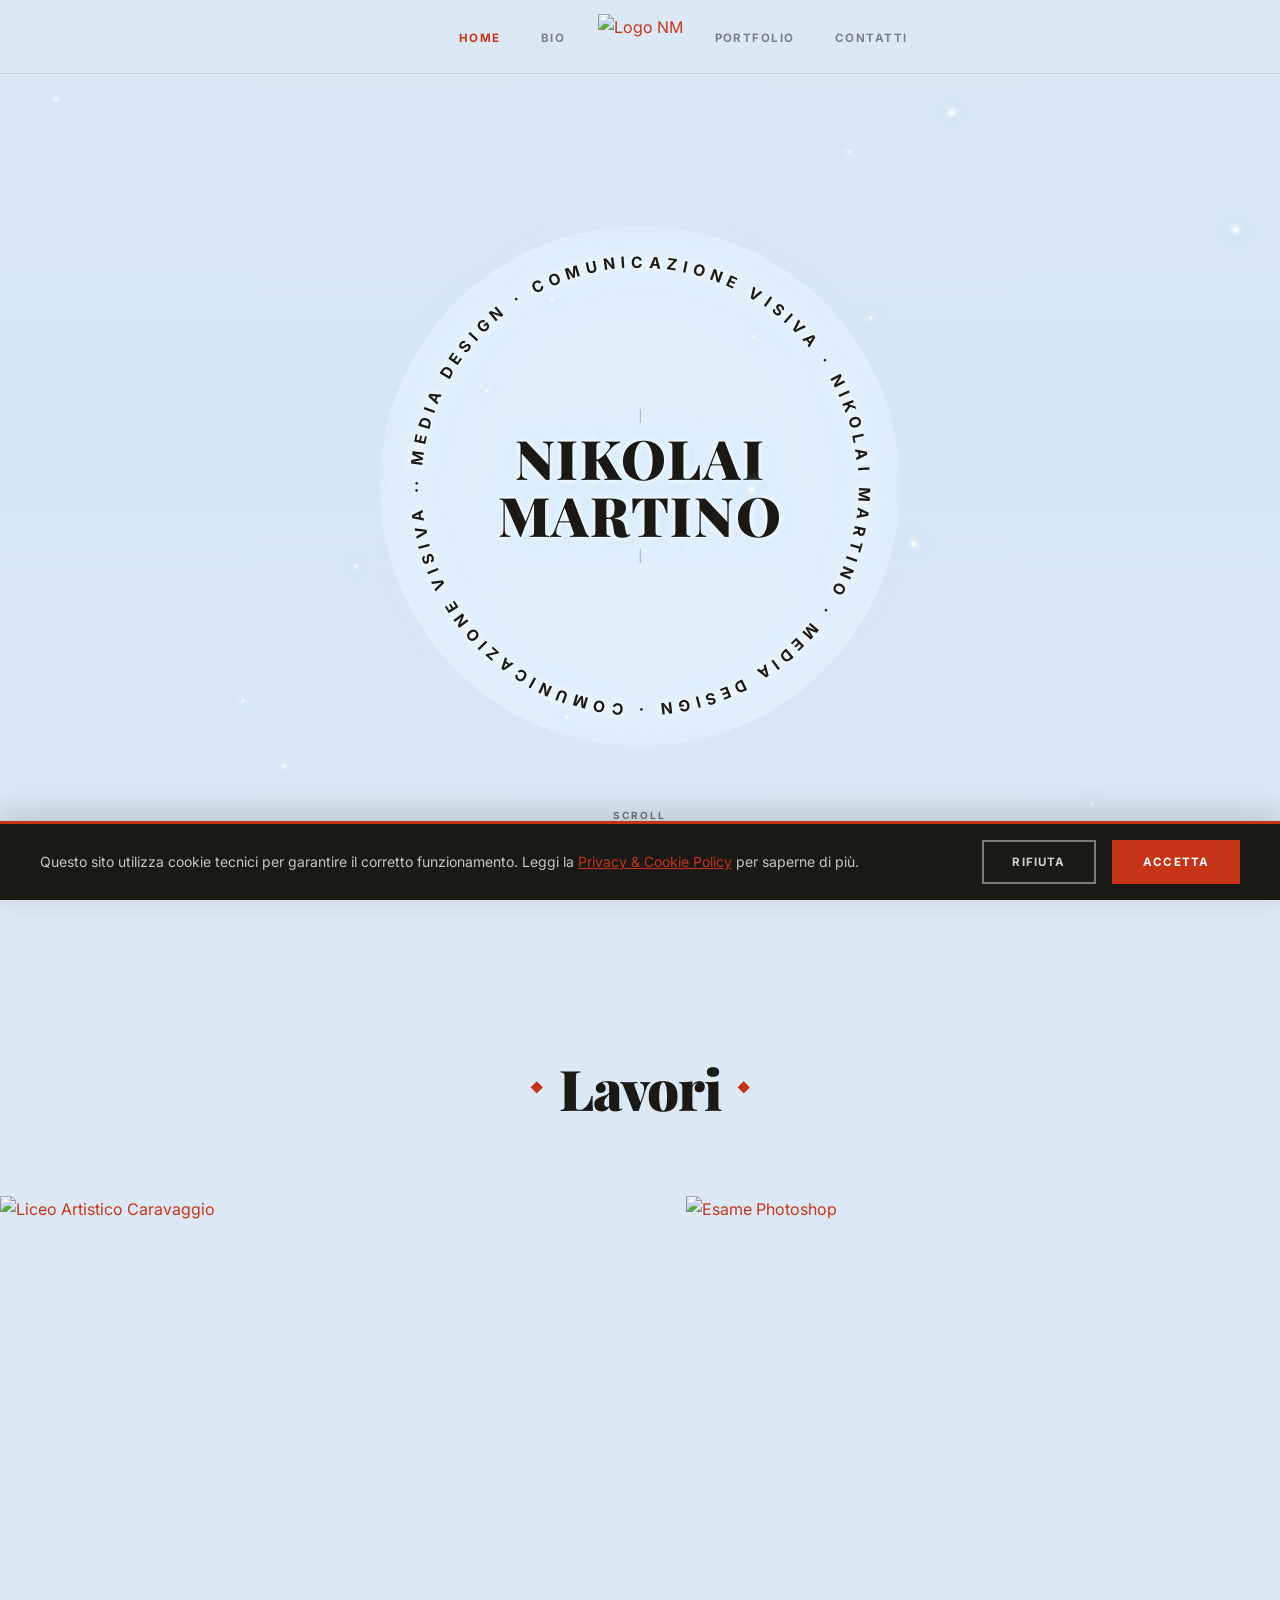
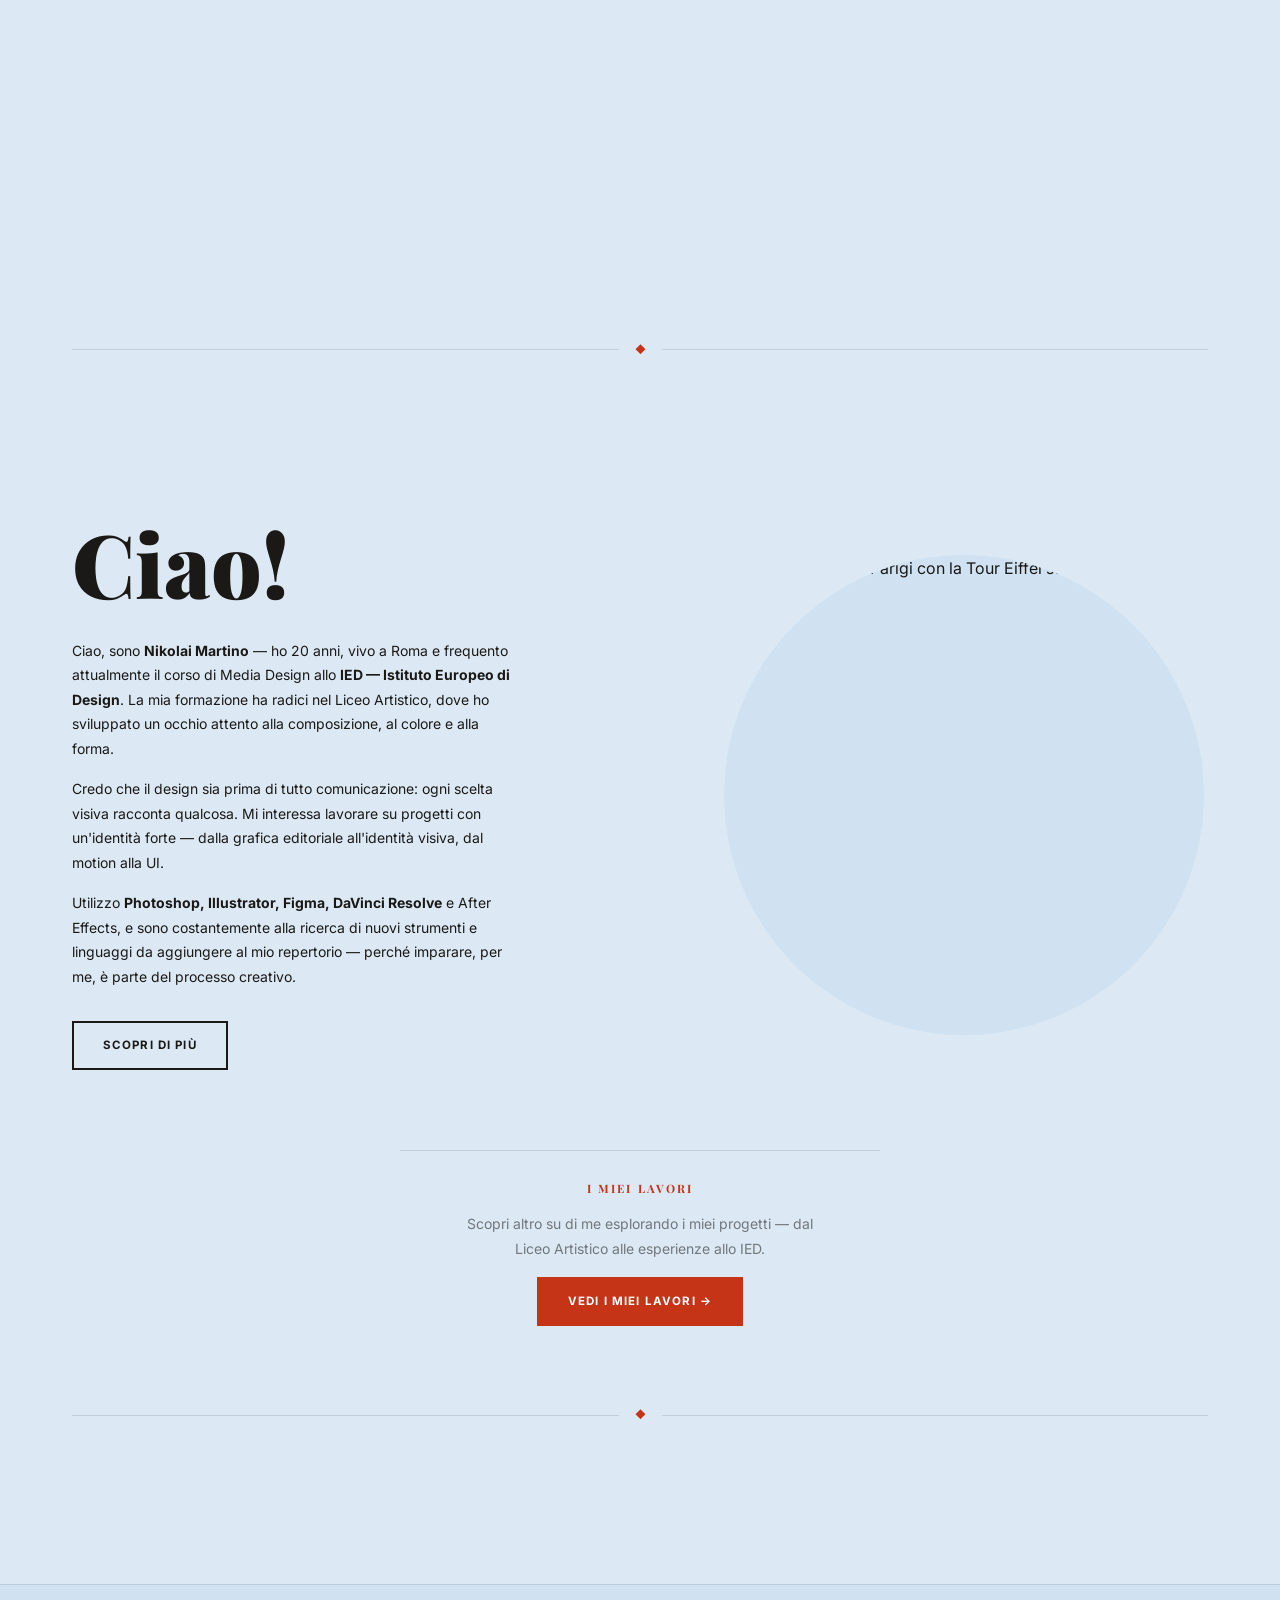
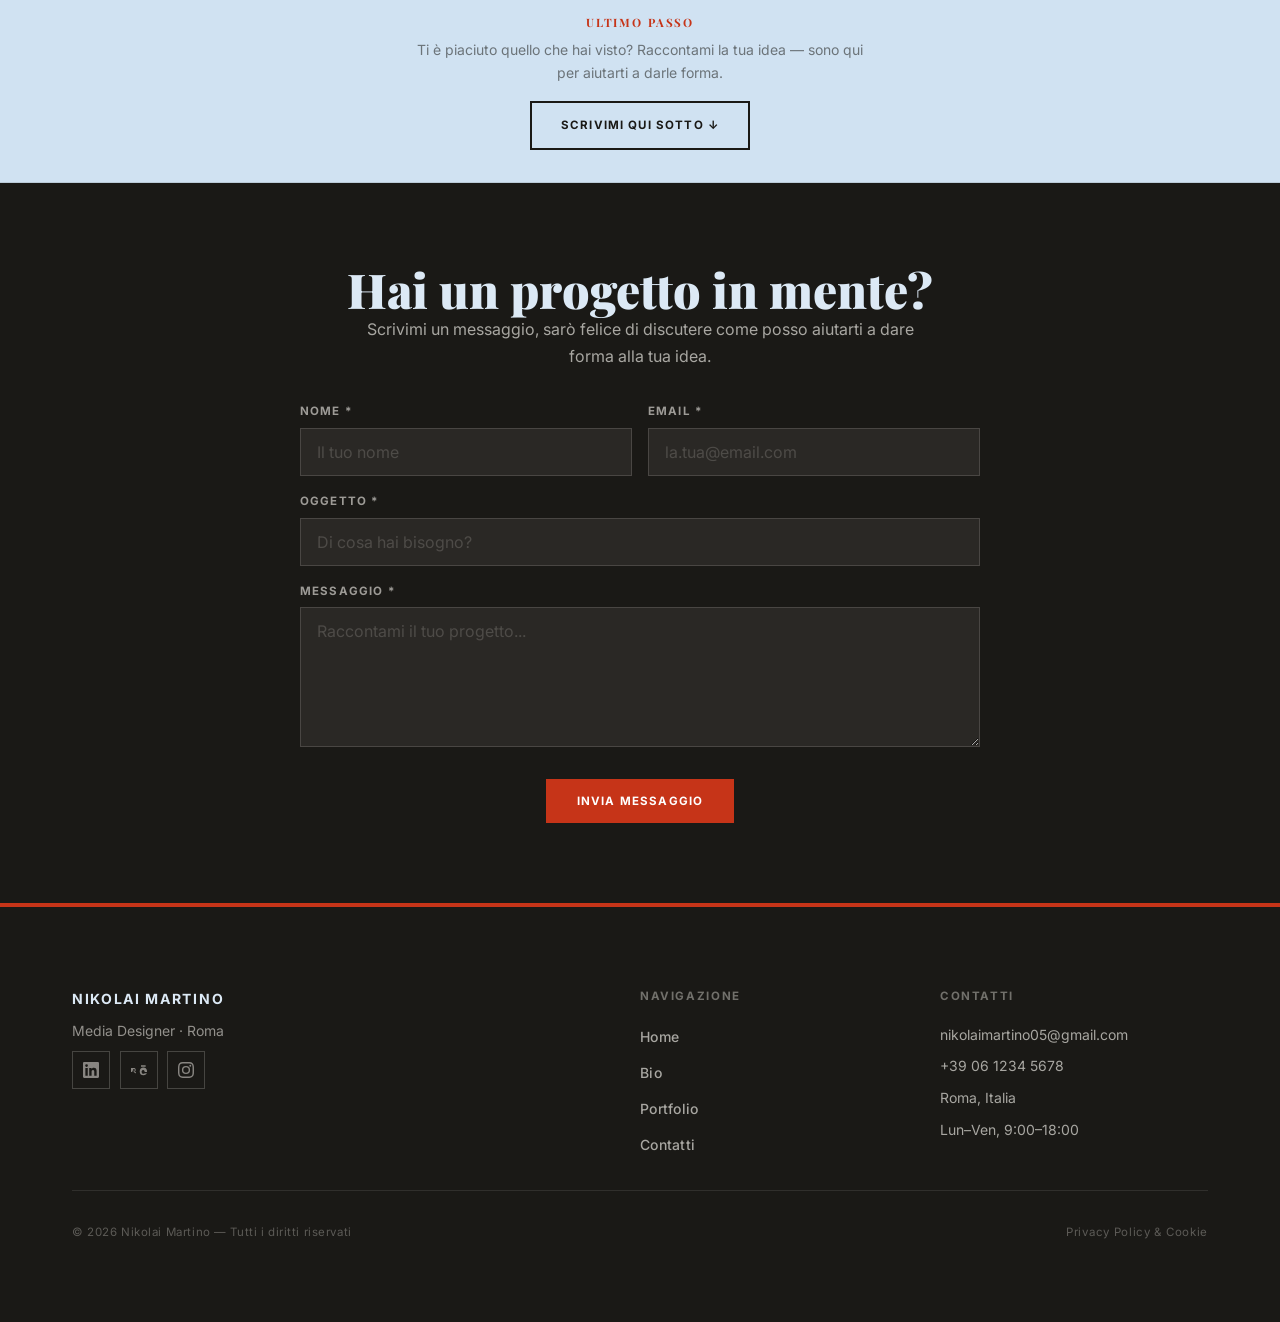
==== commit 5bf9882d: "Forza aggiornamento cache e rimuovi la striscia vuota nel form. Il campo antispam è ora hidden, il m" ====
--- a/index.html
+++ b/index.html
@@ -3,6 +3,9 @@
 <head>
   <meta charset="UTF-8">
   <meta name="viewport" content="width=device-width, initial-scale=1.0">
+  <meta http-equiv="Cache-Control" content="no-cache, no-store, must-revalidate">
+  <meta http-equiv="Pragma" content="no-cache">
+  <meta http-equiv="Expires" content="0">
 
   <title>Nikolai Martino — Media Design &amp; Comunicazione Visiva</title>
   <meta name="description" content="Portfolio di Nikolai Martino, Media Designer e comunicatore visivo. Scopri i miei progetti di design grafico, fotografia, video e identità visiva.">
@@ -35,7 +38,7 @@
   <link rel="preload" as="image" href="img/sfondi/14081587_1920_1080_60fps.mp4.png">
 
   <!-- Stylesheet -->
-  <link rel="stylesheet" href="css/style.css">
+  <link rel="stylesheet" href="css/style.css?v=20260706">
   <script src="js/cookie-consent.js"></script>
 </head>
 <body class="page-home has-starfield">
@@ -329,11 +332,6 @@
           Scrivimi un messaggio, sarò felice di discutere come posso aiutarti a dare forma alla tua idea.
         </p>
 
-        <div class="form-alert form-alert--success" id="form-success" role="status" aria-live="polite">
-          <p class="form-alert__title">Messaggio inviato ✓</p>
-          <p class="form-alert__text">Grazie! Il tuo messaggio è stato inviato correttamente. Ti rispondo entro 24 ore lavorative.</p>
-        </div>
-
         <form
           class="form form--dark form-container form--live"
           action="https://formsubmit.co/nikolaimartino05@gmail.com"
@@ -344,7 +342,7 @@
           <input type="hidden" name="_template" value="table">
           <input type="hidden" name="_captcha" value="false">
           <input type="hidden" name="_next" value="https://nikolaimartino05-bot.github.io/progettazione_multimediale_esame_2026/index.html?invio=ok#contact-form-heading">
-          <input type="text" name="_honey" value="" tabindex="-1" autocomplete="off" aria-hidden="true">
+          <input type="hidden" name="_honey" value="">
 
           <div class="form__row form__row--2">
             <div class="form__group">
@@ -457,6 +455,6 @@
     </div>
   </div>
 
-  <script src="js/main.js"></script>
+  <script src="js/main.js?v=20260706"></script>
 </body>
 </html>
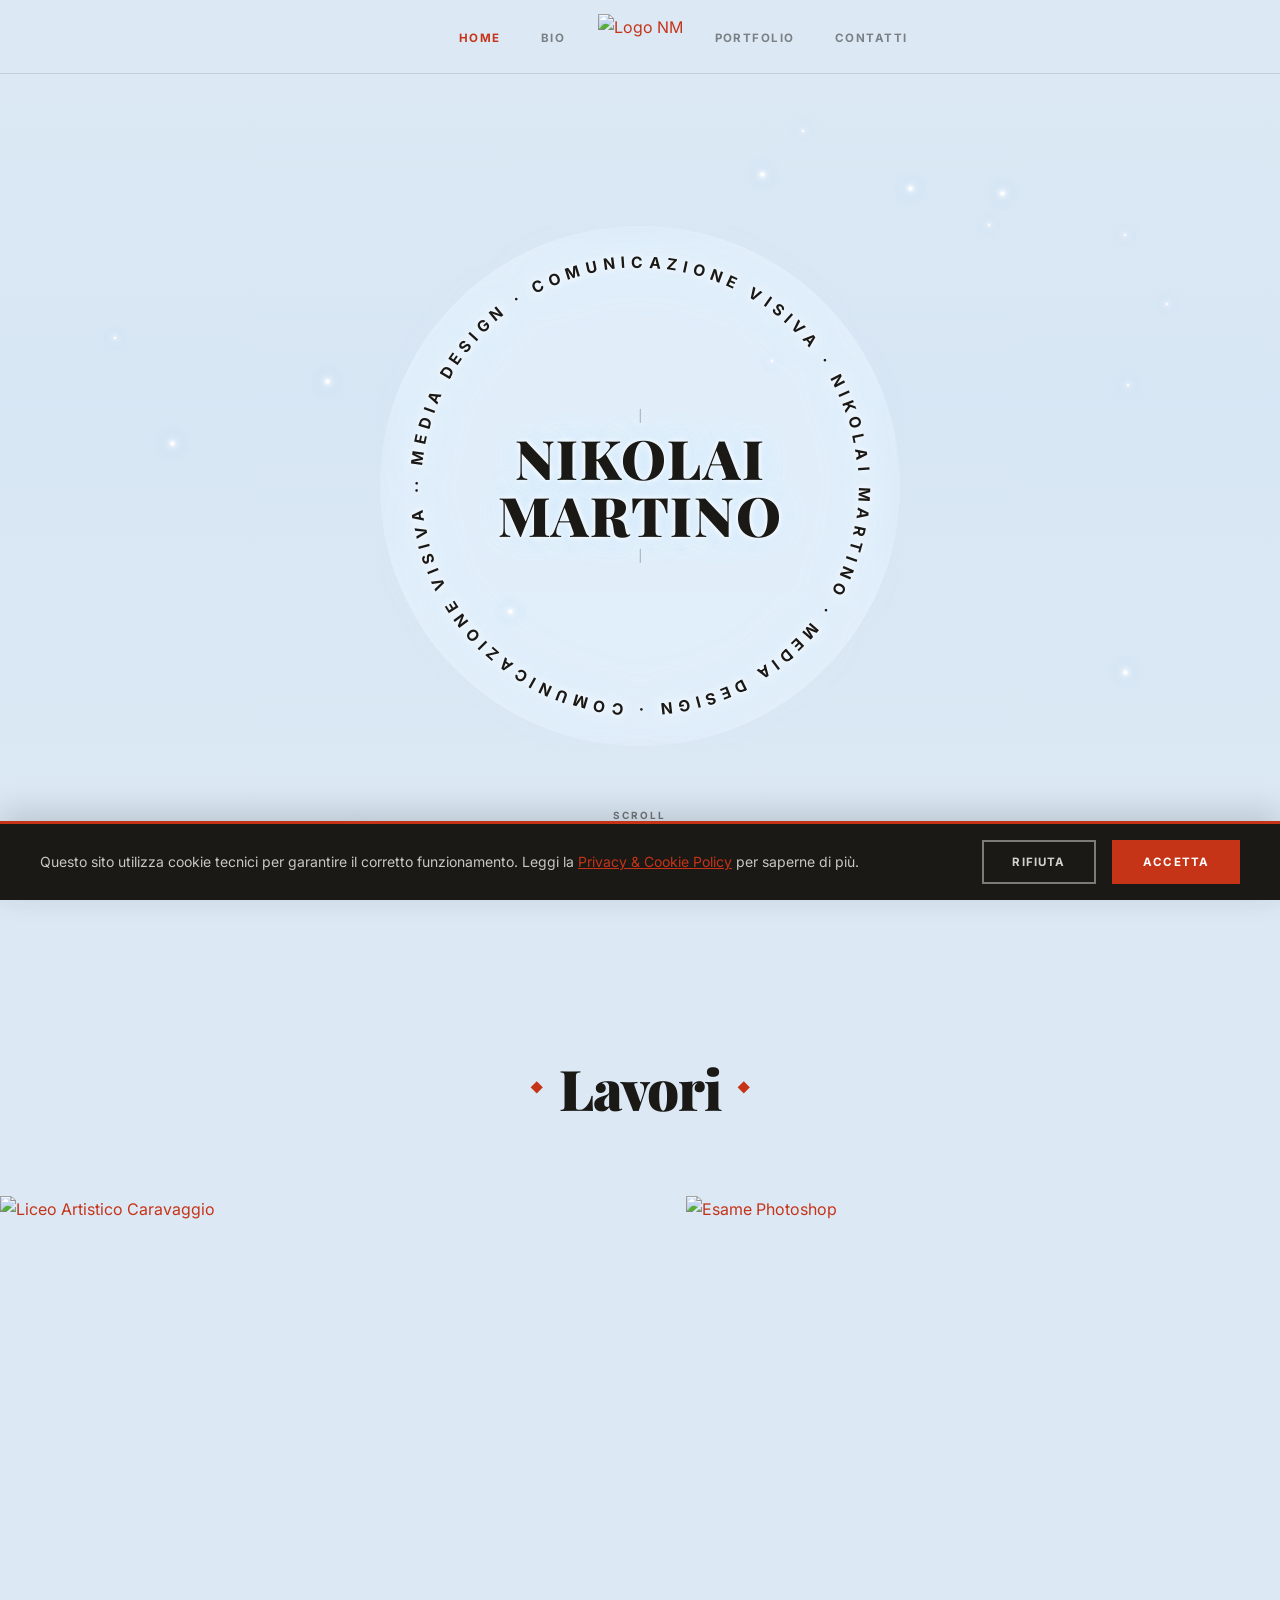
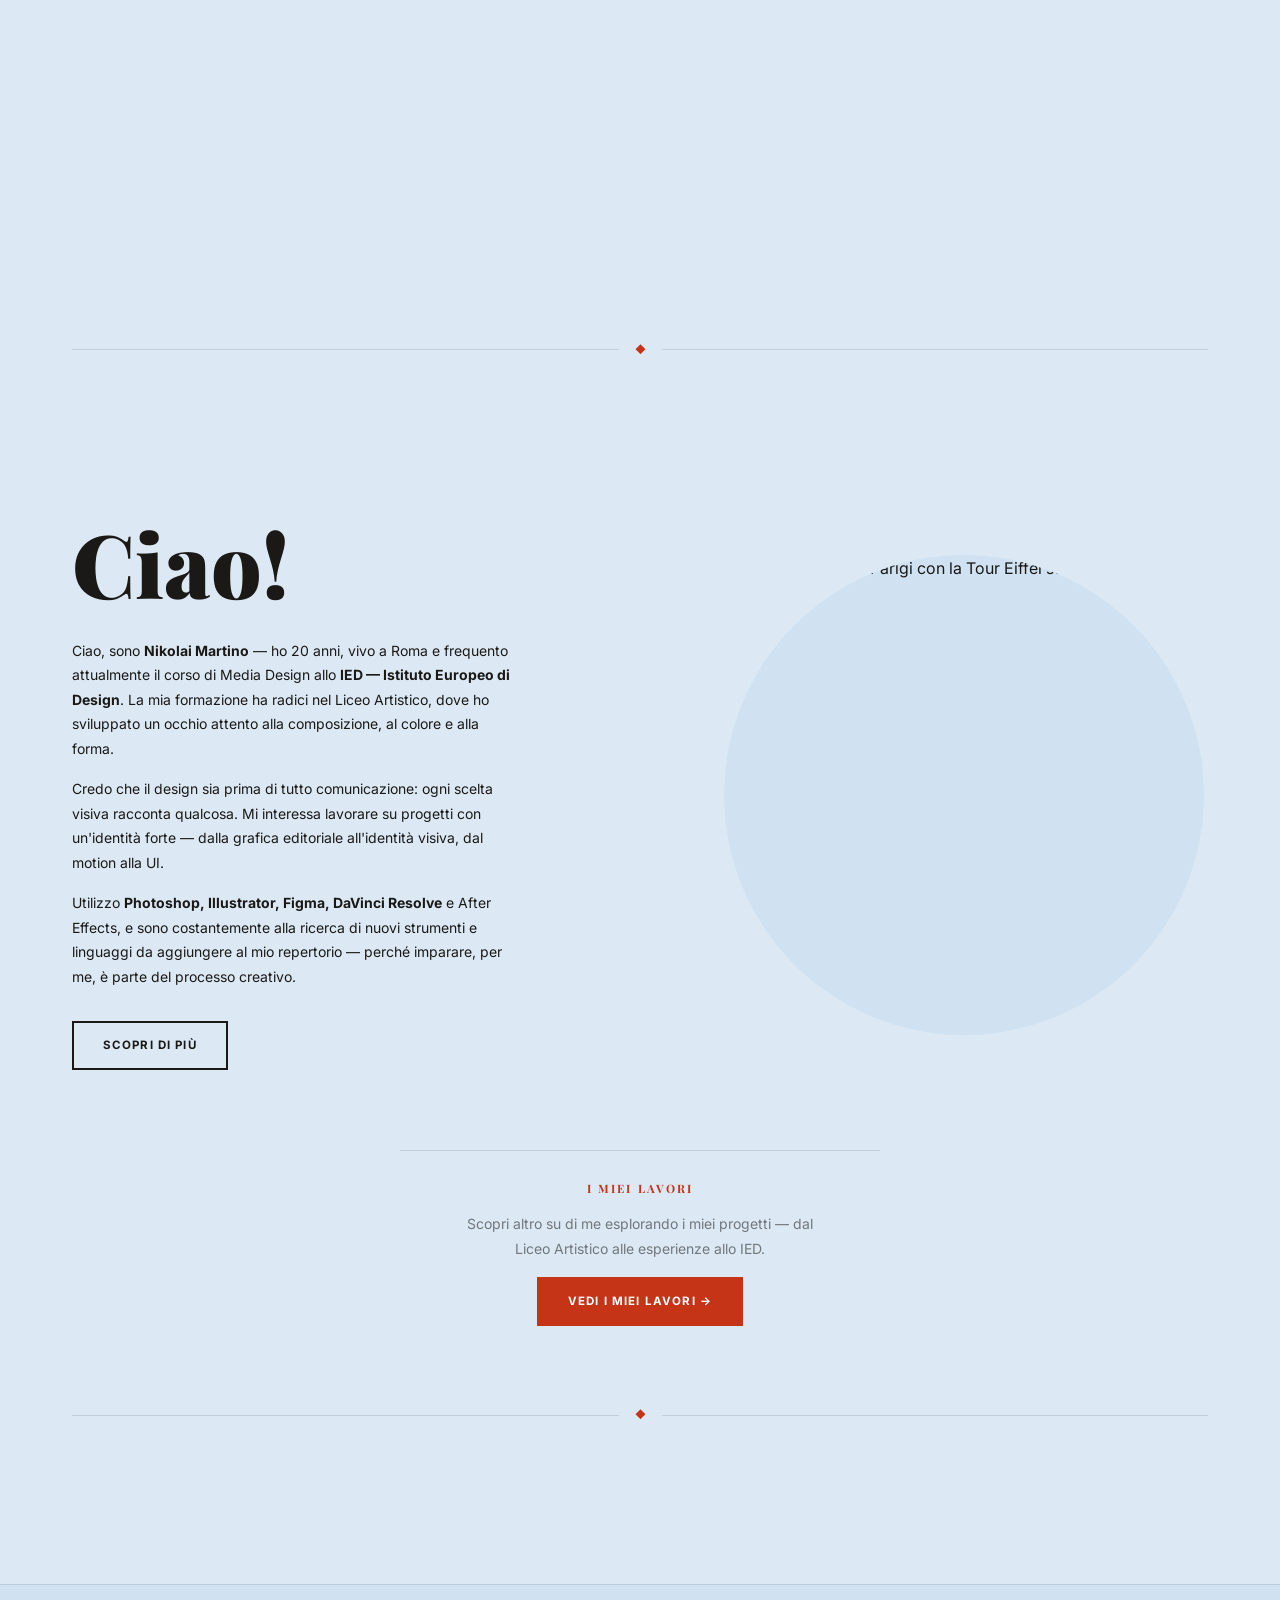
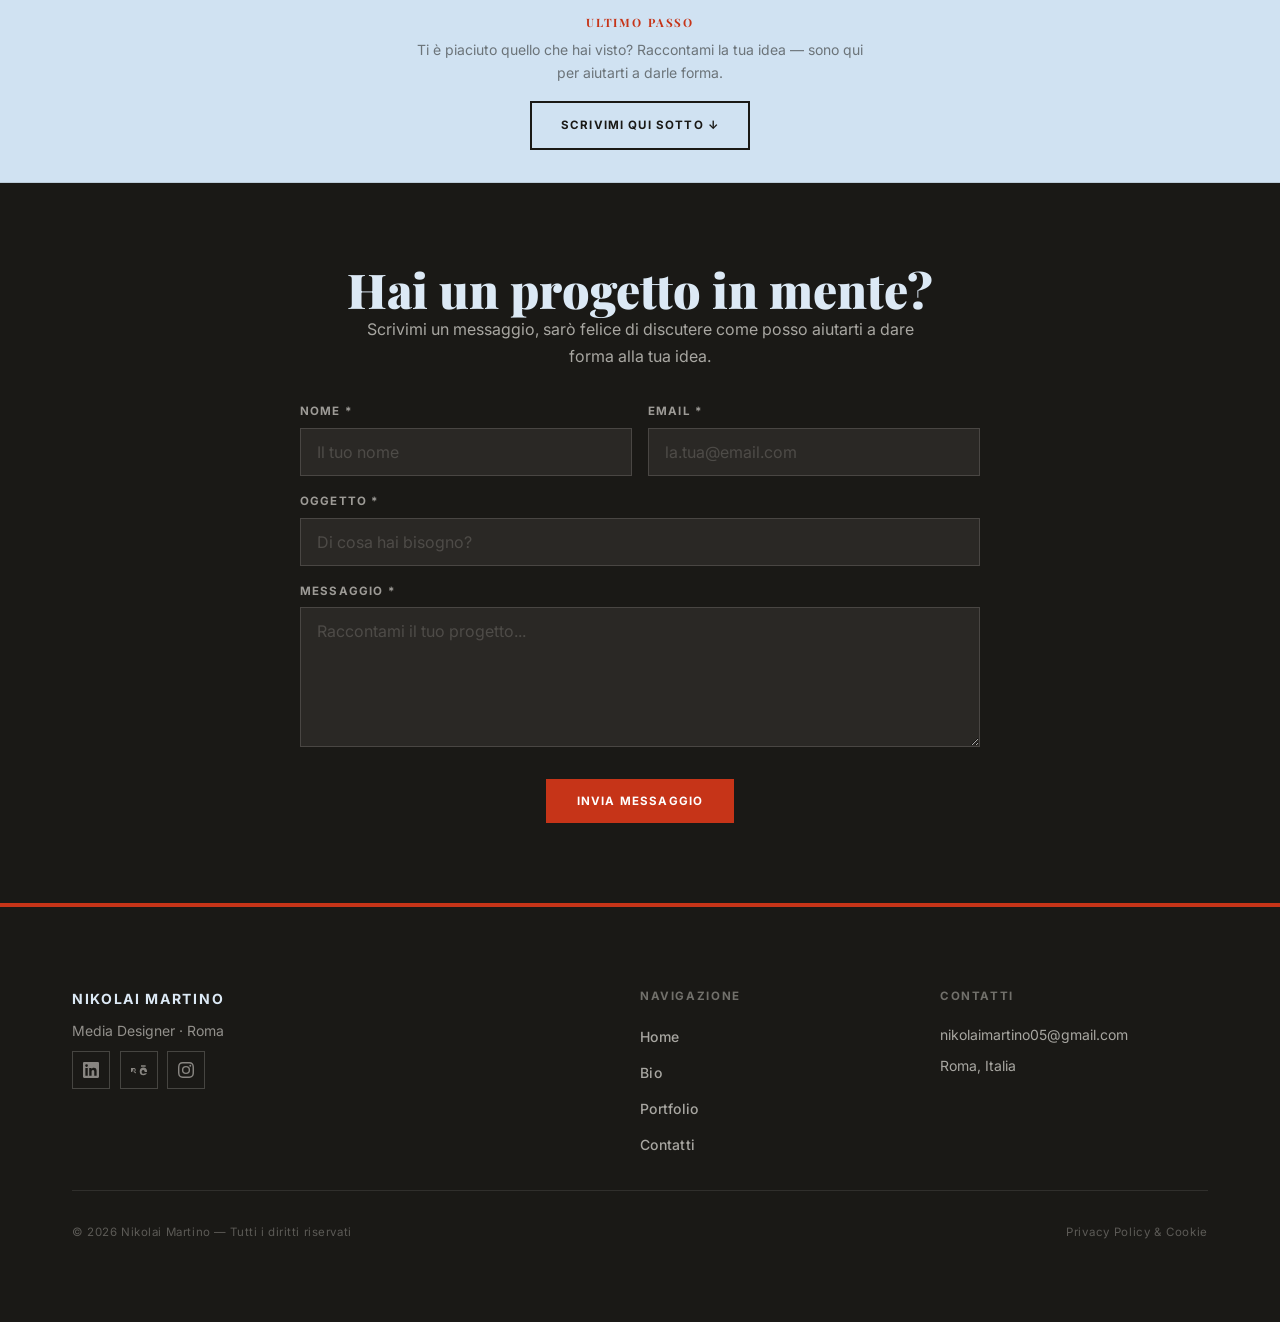
==== commit 7545b61f: "Rimuovi telefono e orari dal footer su tutte le pagine. Nel footer restano solo email e città come r" ====
--- a/index.html
+++ b/index.html
@@ -412,9 +412,7 @@
                 <div>
           <p class="footer__heading">Contatti</p>
           <p class="footer__contact-item"><a href="mailto:nikolaimartino05@gmail.com">nikolaimartino05@gmail.com</a></p>
-          <p class="footer__contact-item"><a href="tel:+390612345678">+39 06 1234 5678</a></p>
           <p class="footer__contact-item">Roma, Italia</p>
-          <p class="footer__contact-item">Lun–Ven, 9:00–18:00</p>
         </div>
 
       </div>
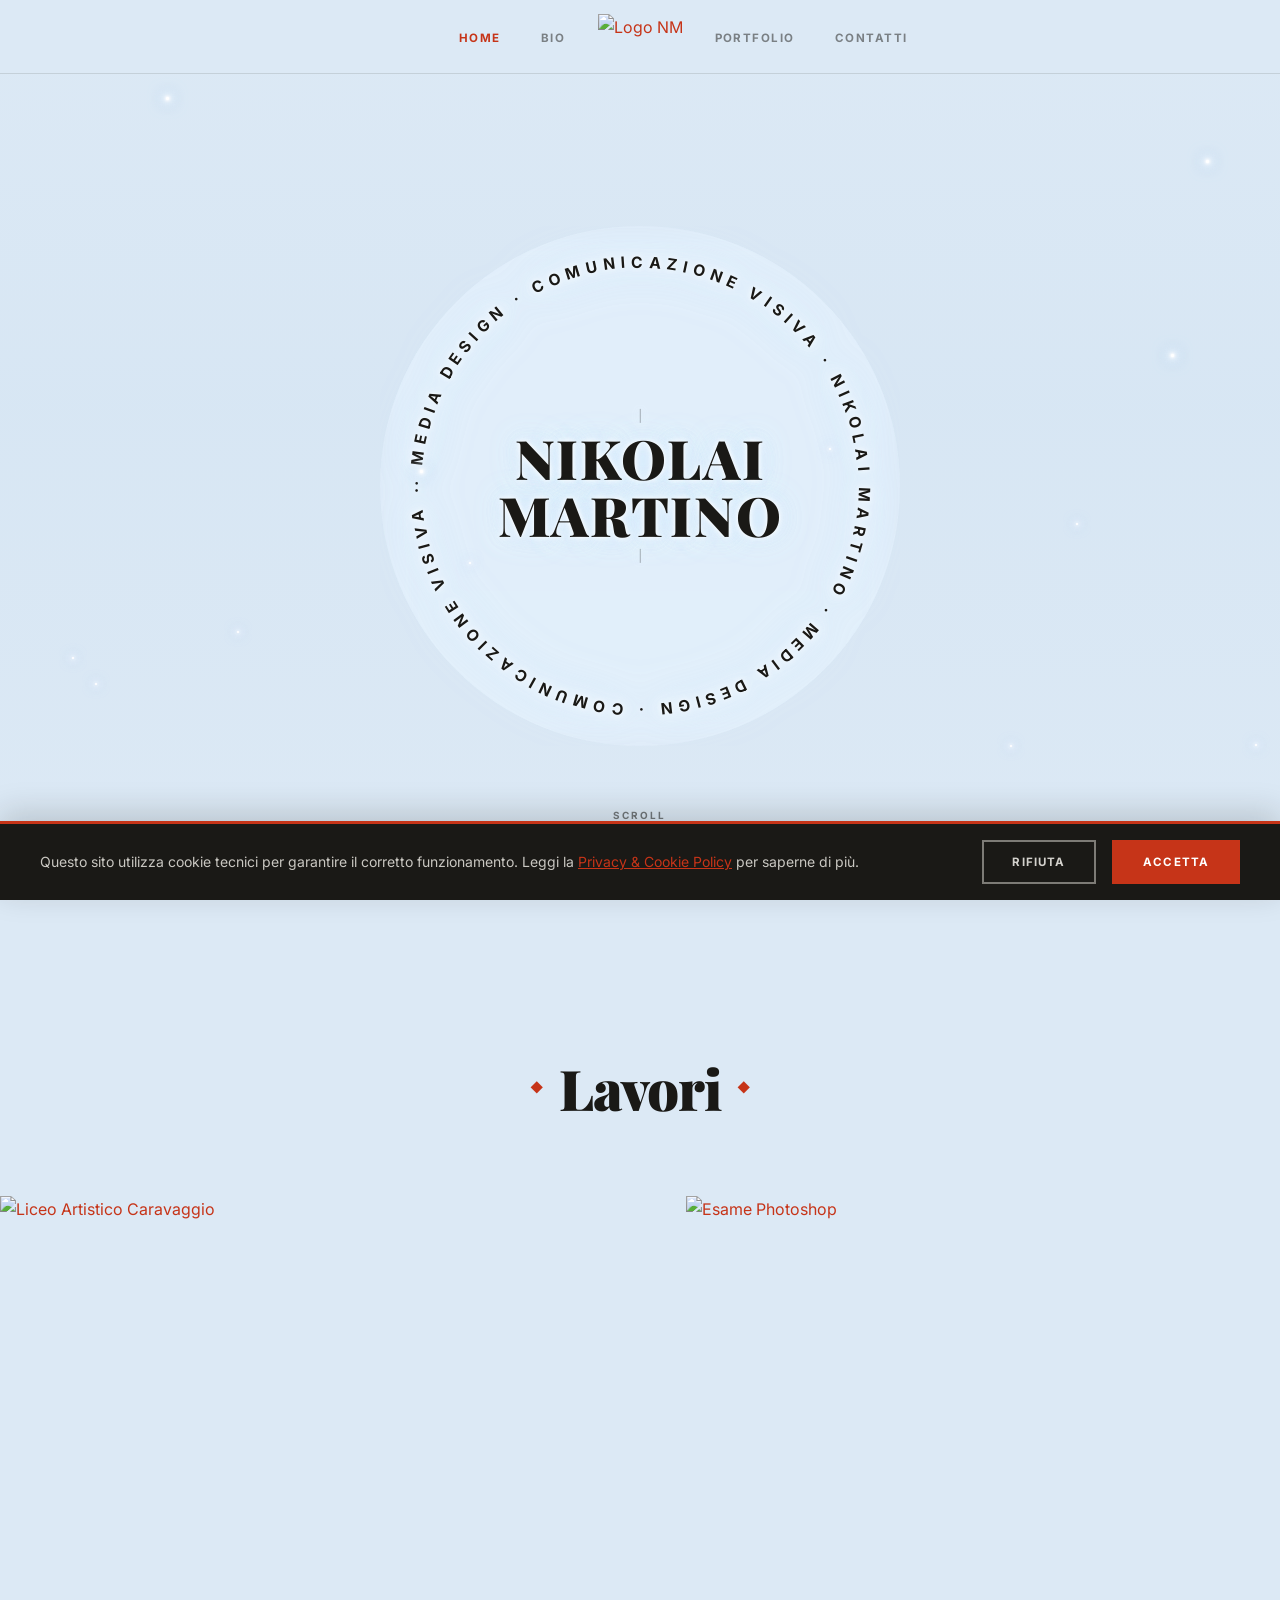
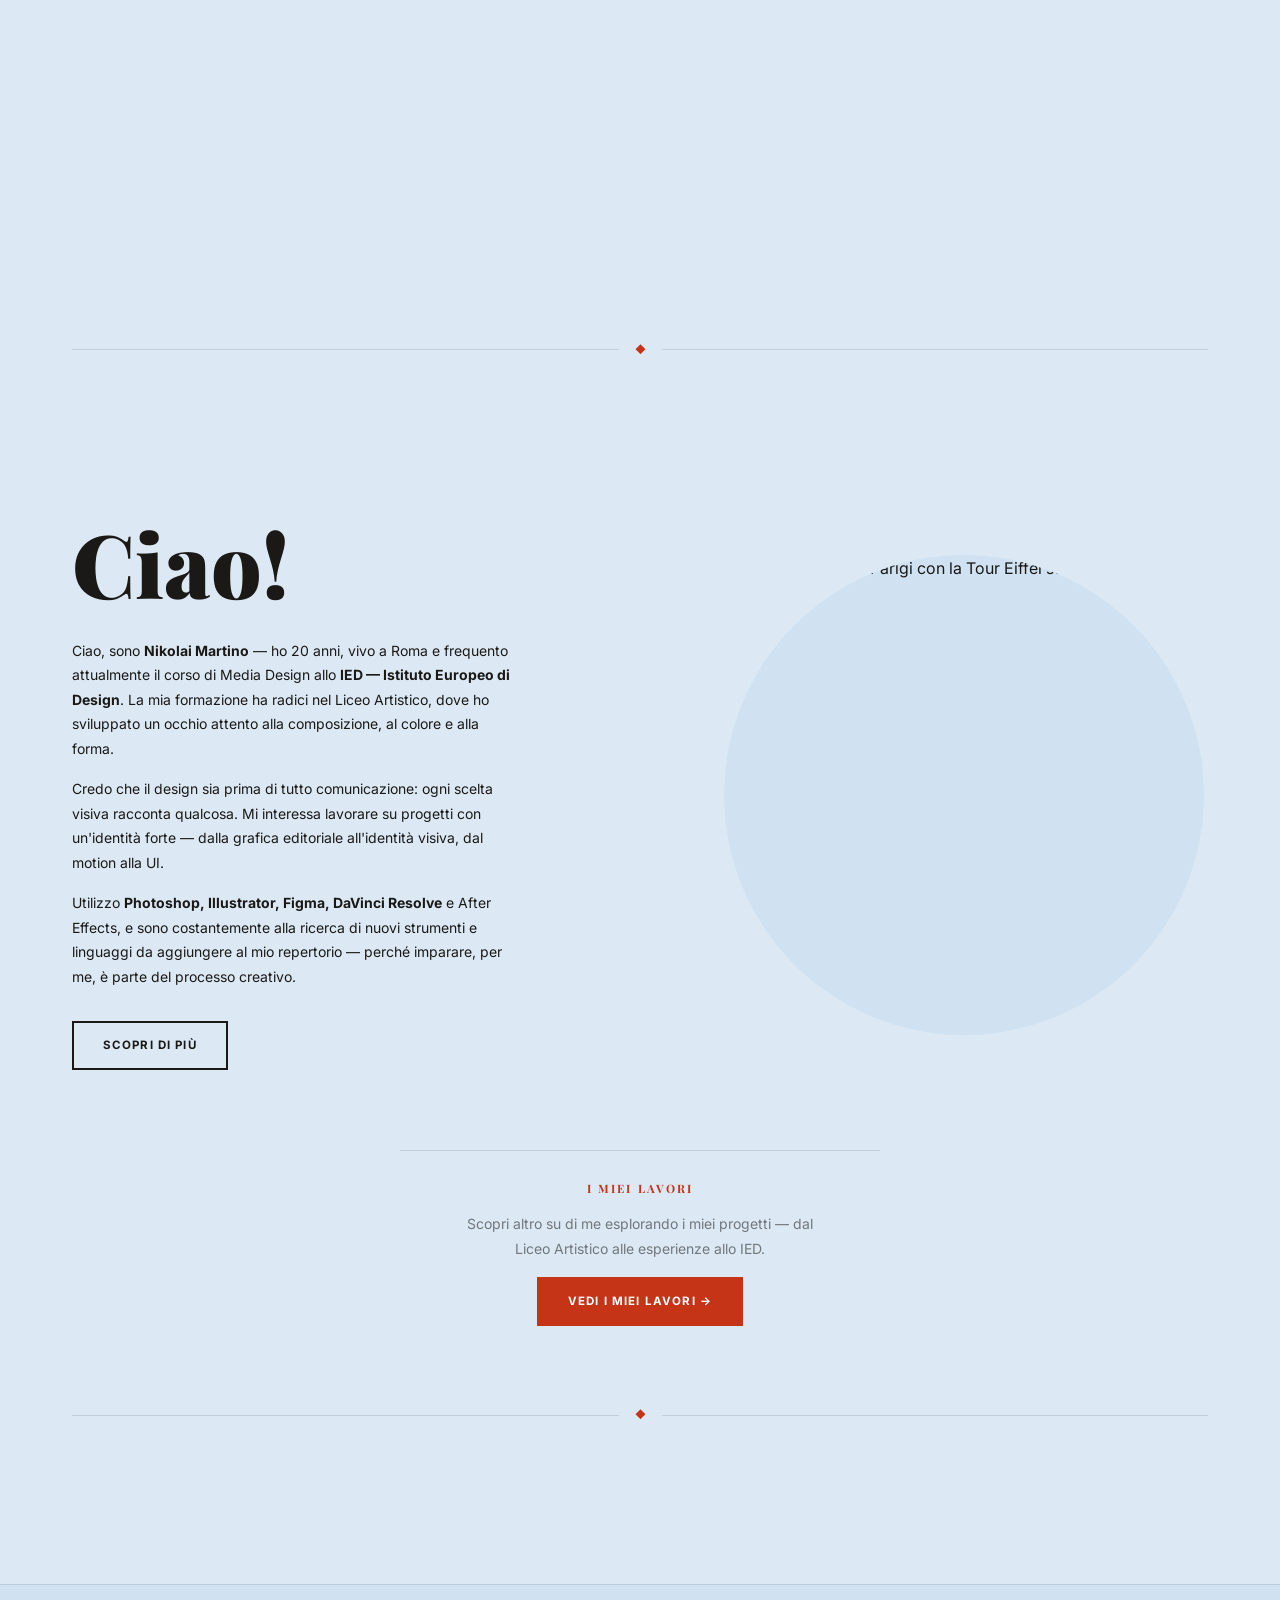
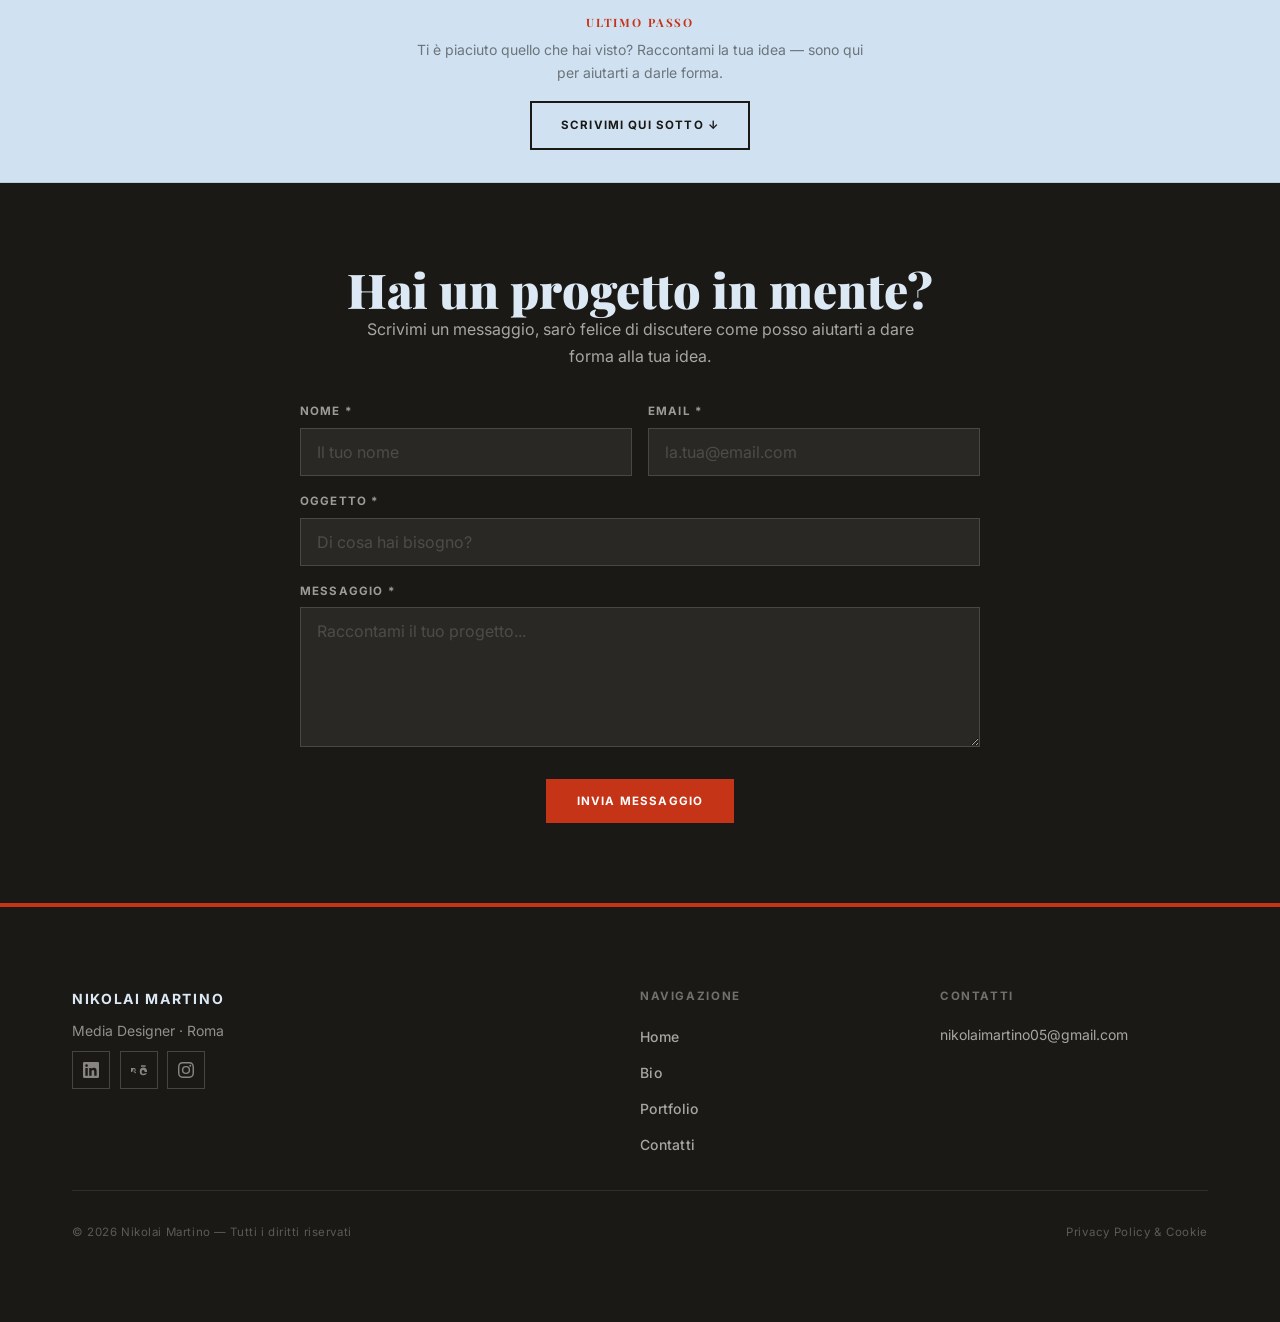
==== commit 7ebdb34f: "Lascia solo l'email nel footer di tutte le pagine. Rimossi anche telefono, città e orari; aggiornato" ====
--- a/index.html
+++ b/index.html
@@ -38,7 +38,7 @@
   <link rel="preload" as="image" href="img/sfondi/14081587_1920_1080_60fps.mp4.png">
 
   <!-- Stylesheet -->
-  <link rel="stylesheet" href="css/style.css?v=20260706">
+  <link rel="stylesheet" href="css/style.css?v=20260706b">
   <script src="js/cookie-consent.js"></script>
 </head>
 <body class="page-home has-starfield">
@@ -412,7 +412,6 @@
                 <div>
           <p class="footer__heading">Contatti</p>
           <p class="footer__contact-item"><a href="mailto:nikolaimartino05@gmail.com">nikolaimartino05@gmail.com</a></p>
-          <p class="footer__contact-item">Roma, Italia</p>
         </div>
 
       </div>
@@ -453,6 +452,6 @@
     </div>
   </div>
 
-  <script src="js/main.js?v=20260706"></script>
+  <script src="js/main.js?v=20260706b"></script>
 </body>
 </html>
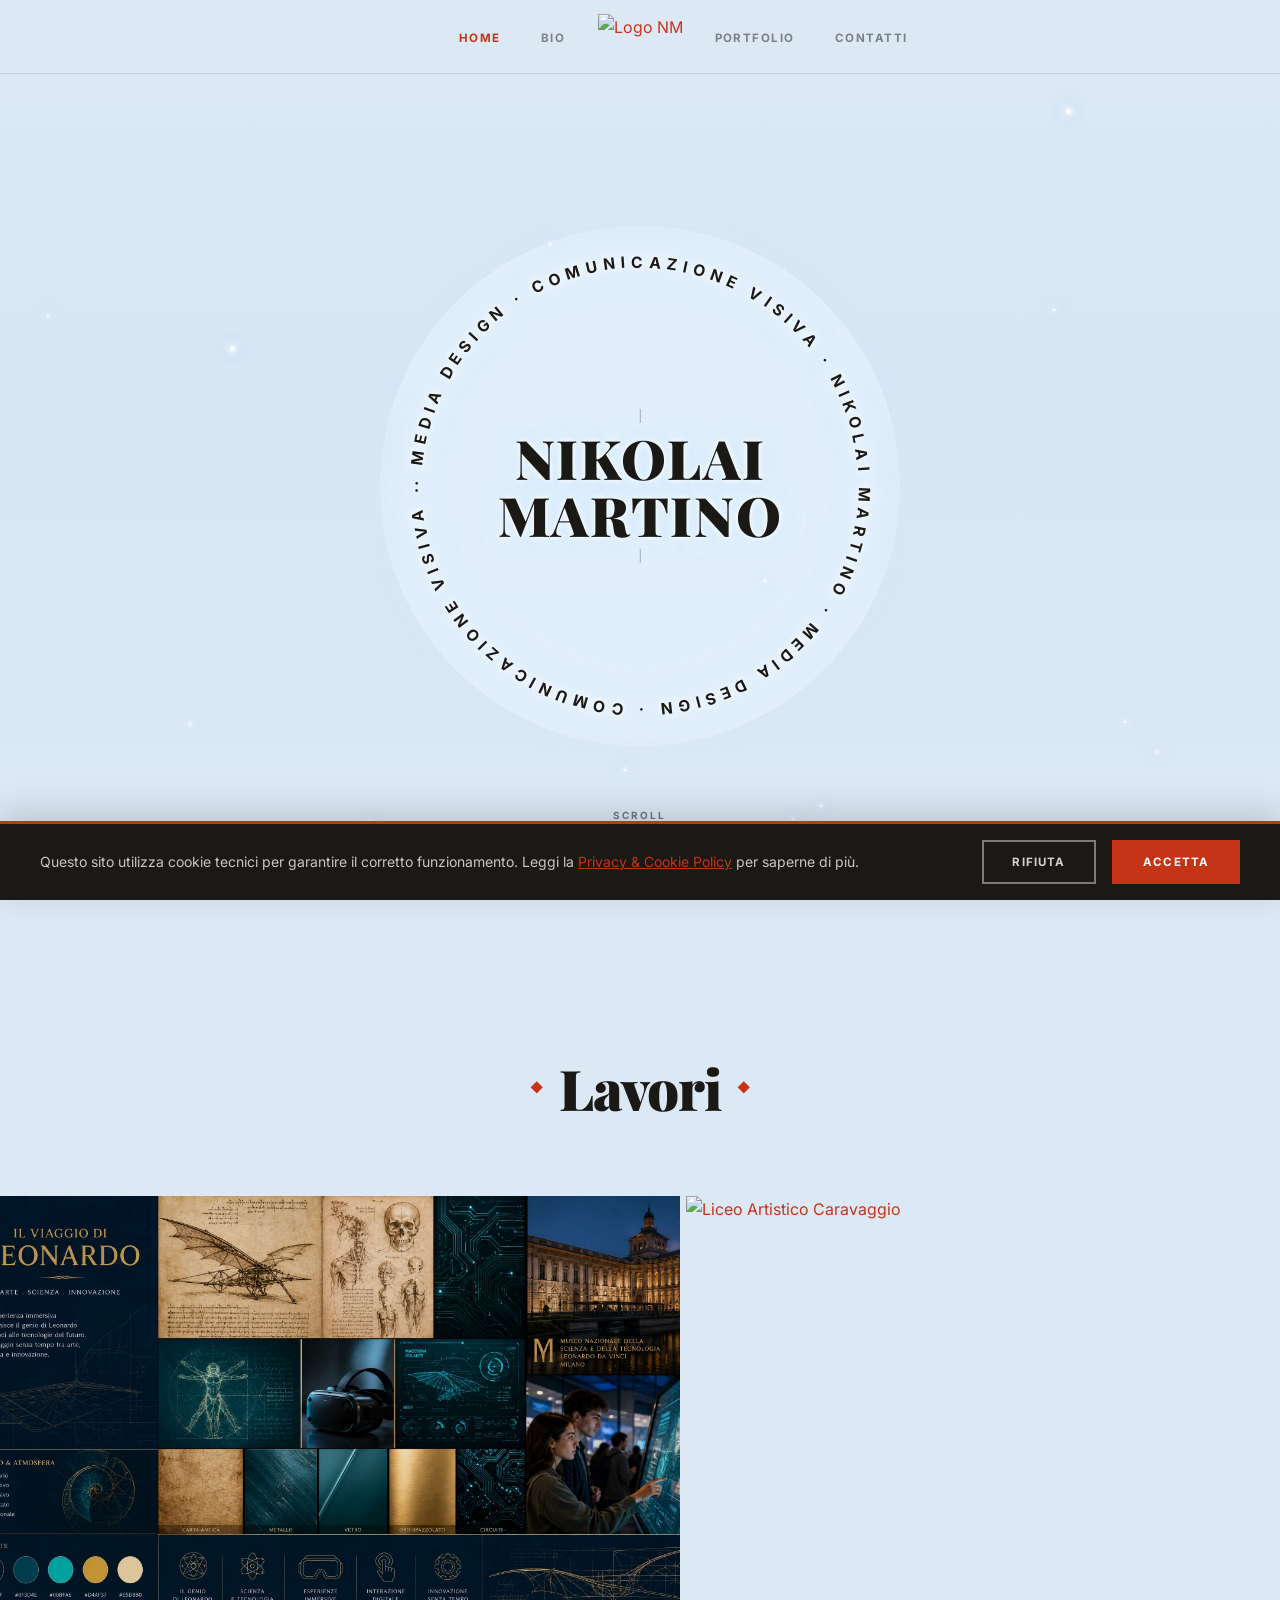
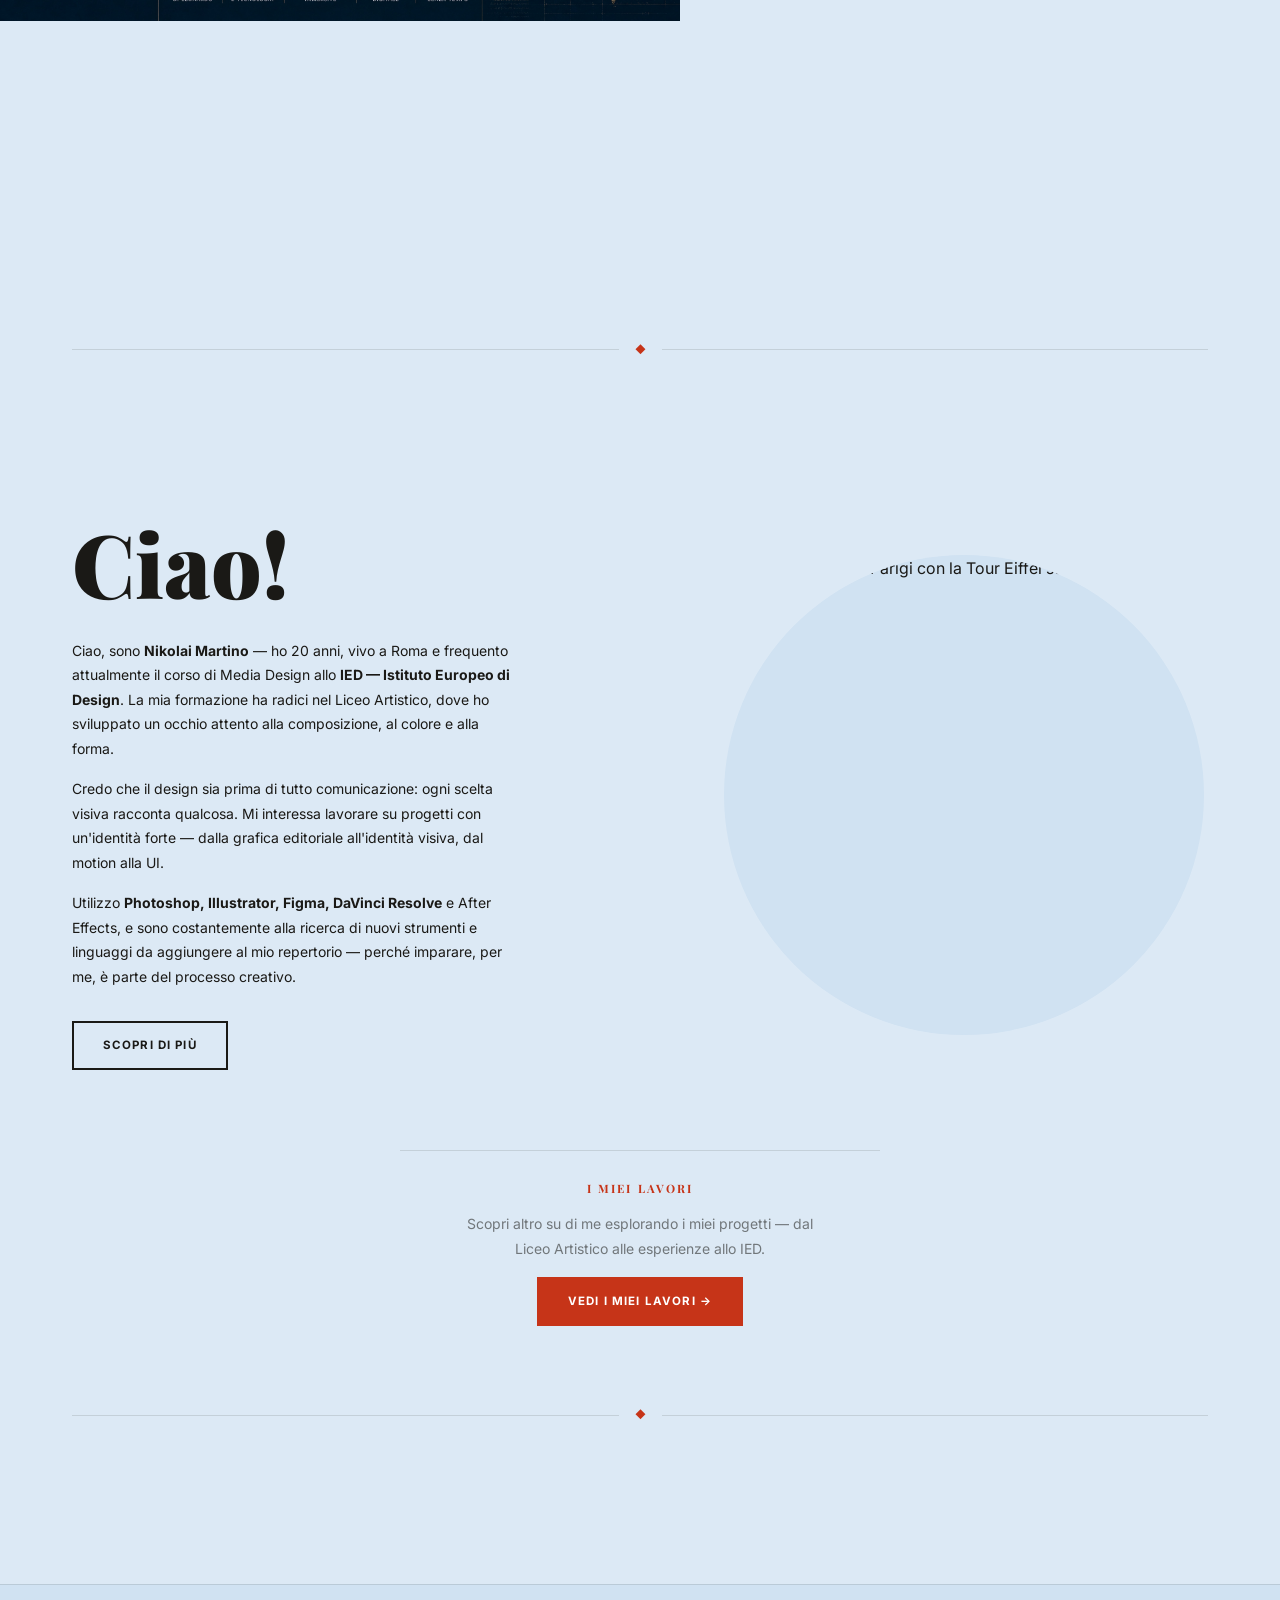
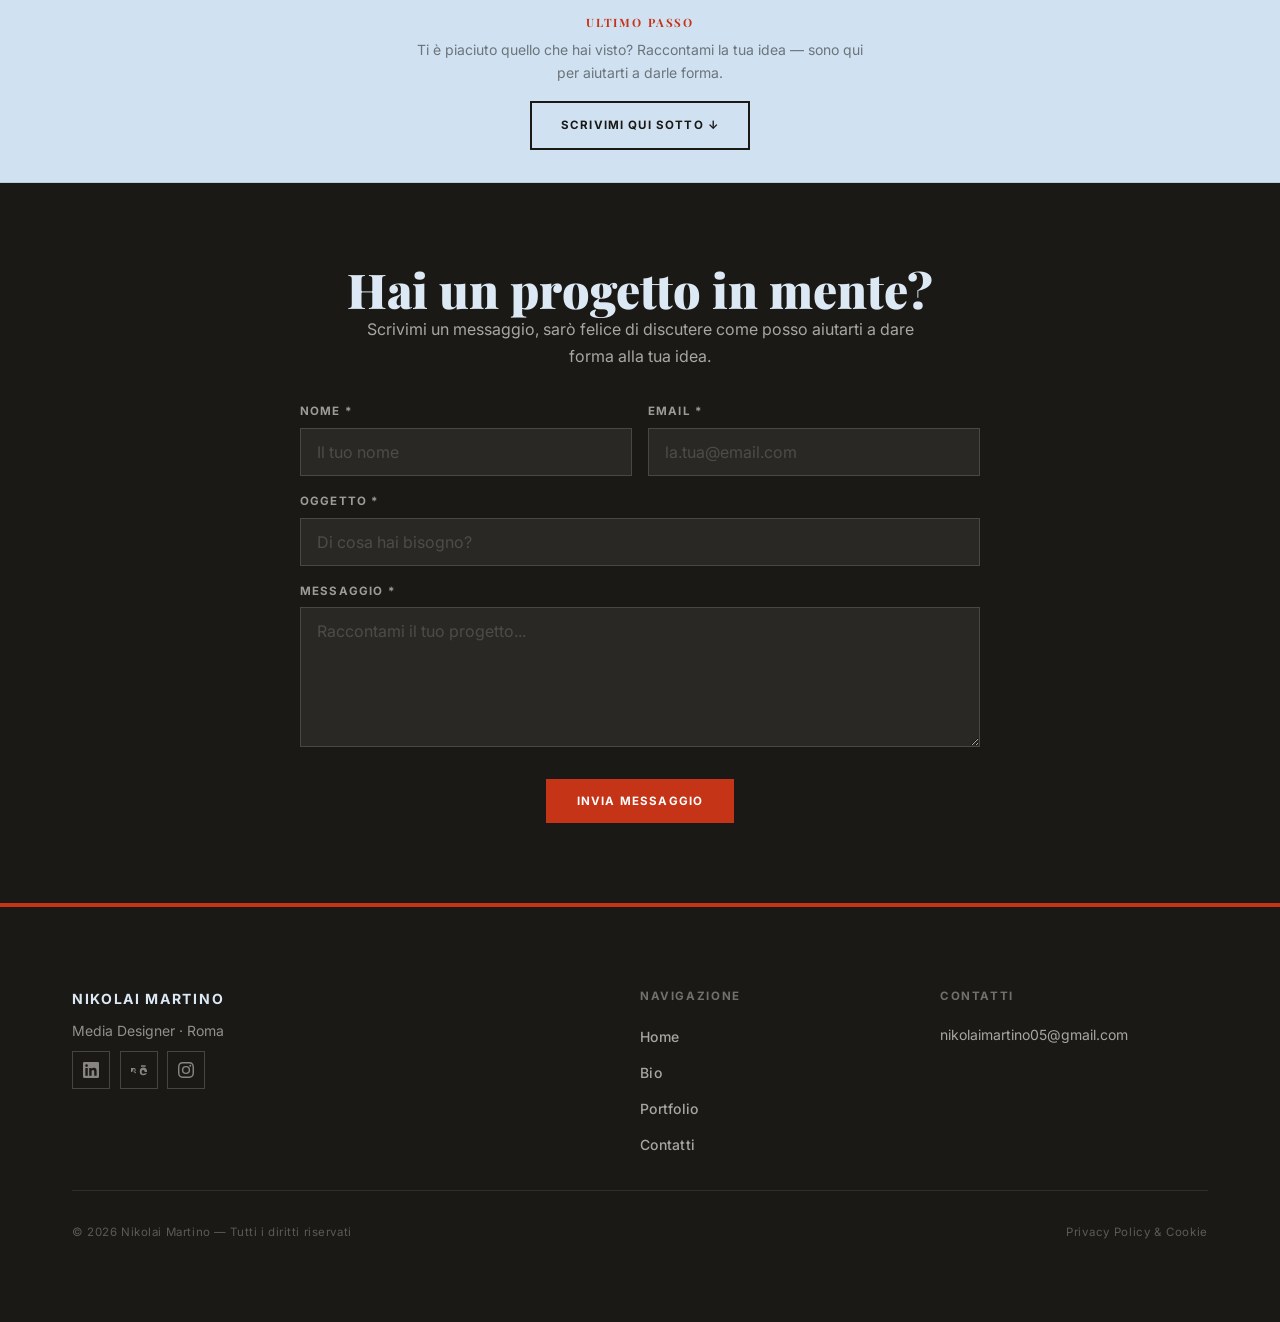
==== commit cb2e487b: "Aggiungi il progetto Il Viaggio di Leonardo al portfolio. Esperienza UX/UI per il Museo Leonardo da " ====
--- a/index.html
+++ b/index.html
@@ -172,6 +172,15 @@
         <div class="work-scroll__track">
 
           <!-- Set 1 -->
+          <a href="portfolio-leonardo.html" class="work-scroll__card" aria-label="Apri progetto Il Viaggio di Leonardo">
+            <img src="img/esame-leonardo/moodboard.png" alt="Il Viaggio di Leonardo — UX/UI Design">
+            <div class="work-scroll__overlay">
+              <p class="work-scroll__tag">UX/UI Design</p>
+              <h3 class="work-scroll__title">Il Viaggio di Leonardo</h3>
+              <span class="work-scroll__cta">Apri progetto →</span>
+            </div>
+          </a>
+
           <a href="portfolio-liceo.html" class="work-scroll__card" aria-label="Apri progetto Liceo Artistico Caravaggio">
             <img src="img/liceo%20artistico%20caravaggio/IMG_4110.jpg" alt="Liceo Artistico Caravaggio">
             <div class="work-scroll__overlay">
@@ -209,6 +218,15 @@
           </a>
 
           <!-- Set 2 — duplicate for seamless loop -->
+          <a href="portfolio-leonardo.html" class="work-scroll__card" aria-hidden="true" tabindex="-1">
+            <img src="img/esame-leonardo/moodboard.png" alt="">
+            <div class="work-scroll__overlay">
+              <p class="work-scroll__tag">UX/UI Design</p>
+              <h3 class="work-scroll__title">Il Viaggio di Leonardo</h3>
+              <span class="work-scroll__cta">Apri progetto →</span>
+            </div>
+          </a>
+
           <a href="portfolio-liceo.html" class="work-scroll__card" aria-hidden="true" tabindex="-1">
             <img src="img/liceo%20artistico%20caravaggio/IMG_4110.jpg" alt="">
             <div class="work-scroll__overlay">
--- a/css/style.css
+++ b/css/style.css
@@ -2953,6 +2953,20 @@
 .ps-gallery__btn:hover .ps-gallery__zoom { transform: scale(1); }
 .ps-gallery__btn:focus-visible { outline: 2px solid var(--color-primary); outline-offset: 2px; }
 
+.ps-gallery__btn--full {
+  display: block;
+  width: 100%;
+  padding: 0;
+  border: none;
+  background: none;
+  cursor: pointer;
+}
+
+.ps-gallery__btn--full .pf-project__preview {
+  width: 100%;
+  display: block;
+}
+
 .ps-gallery__cap {
   font-size: var(--size-xs);
   font-weight: 600;
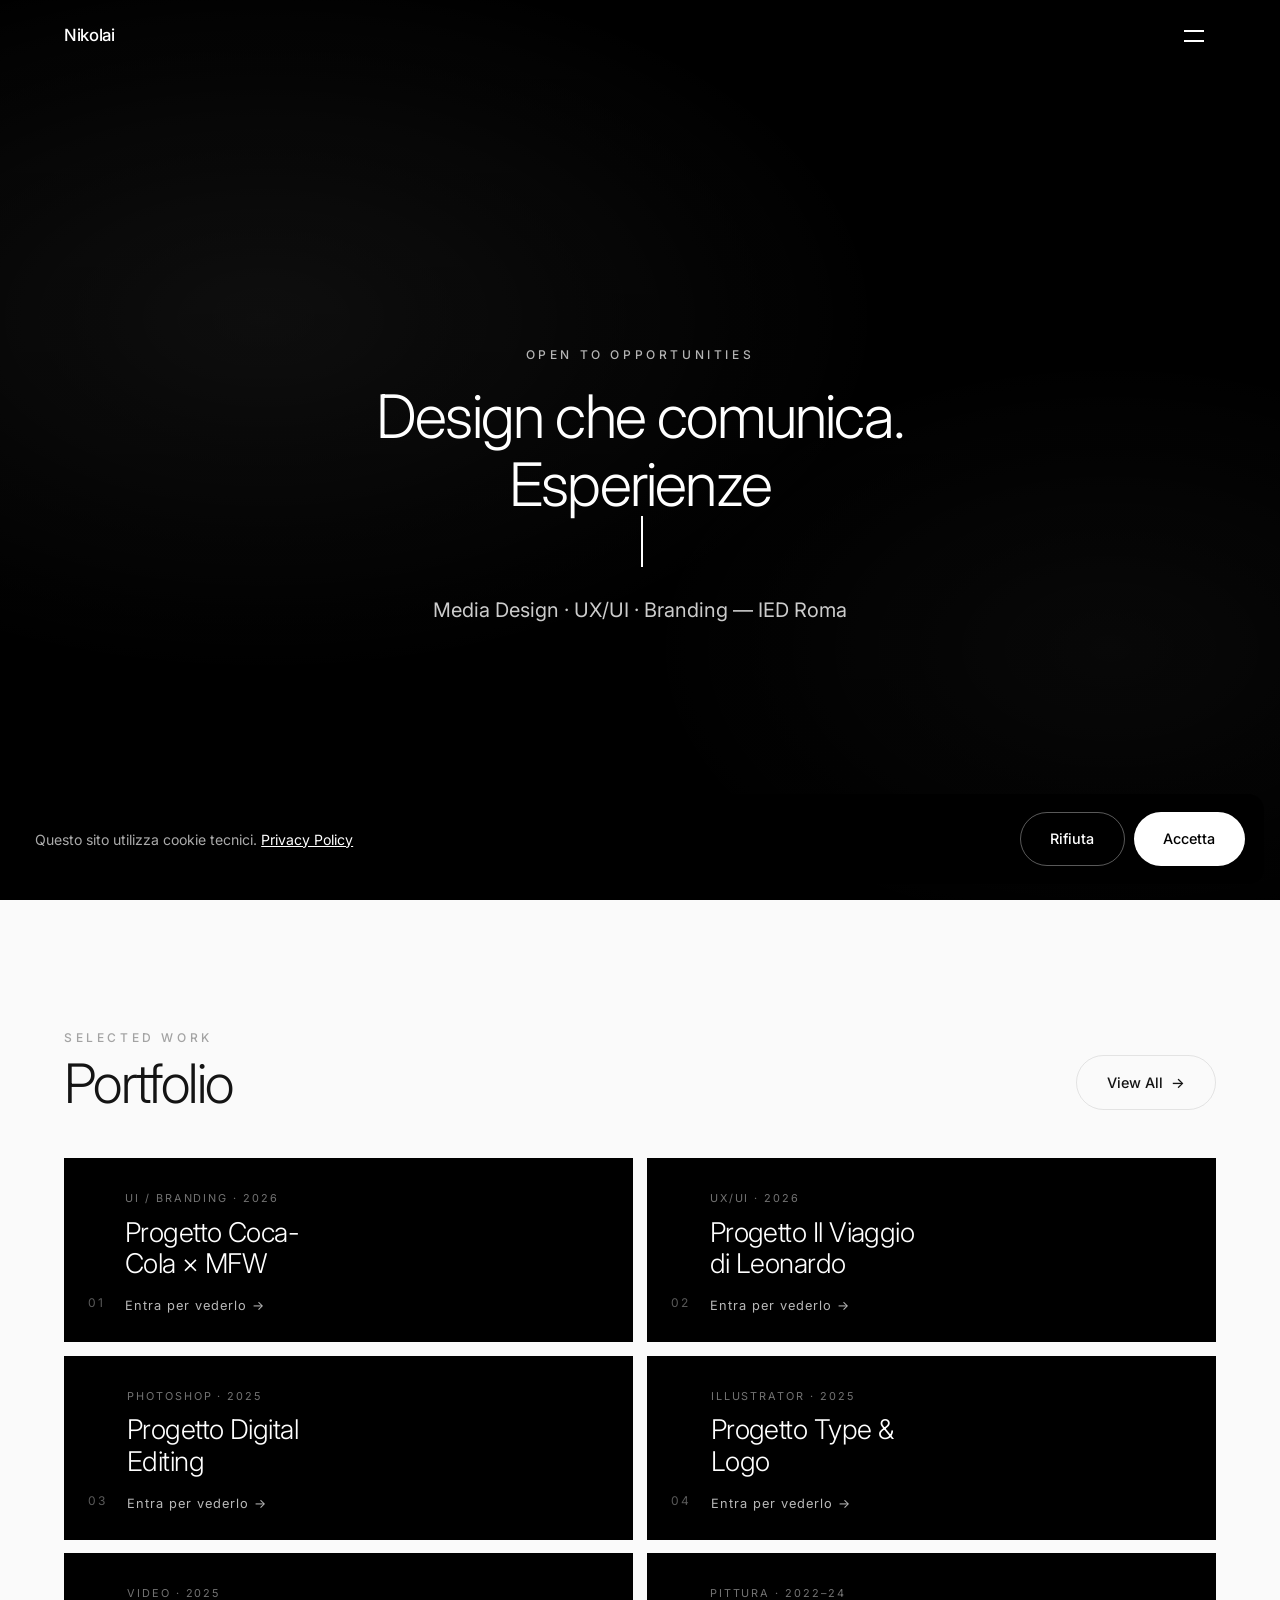
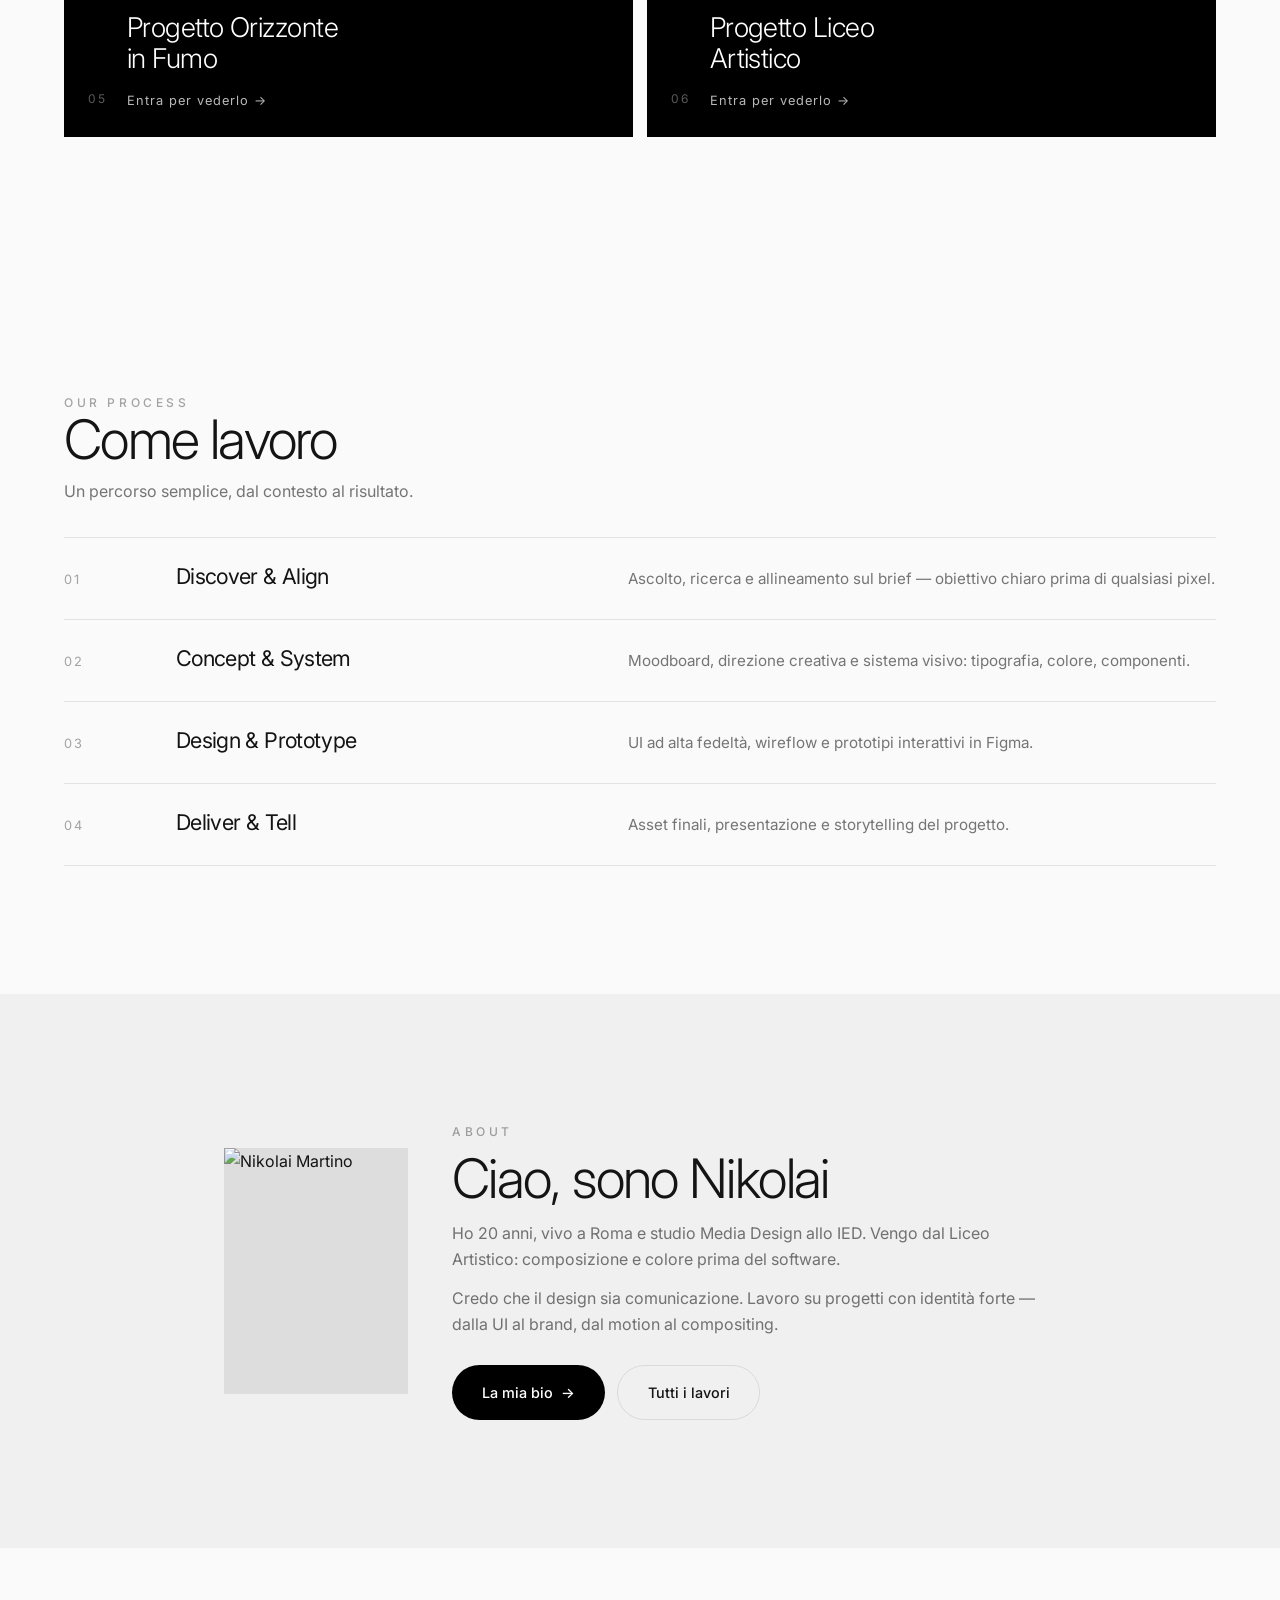
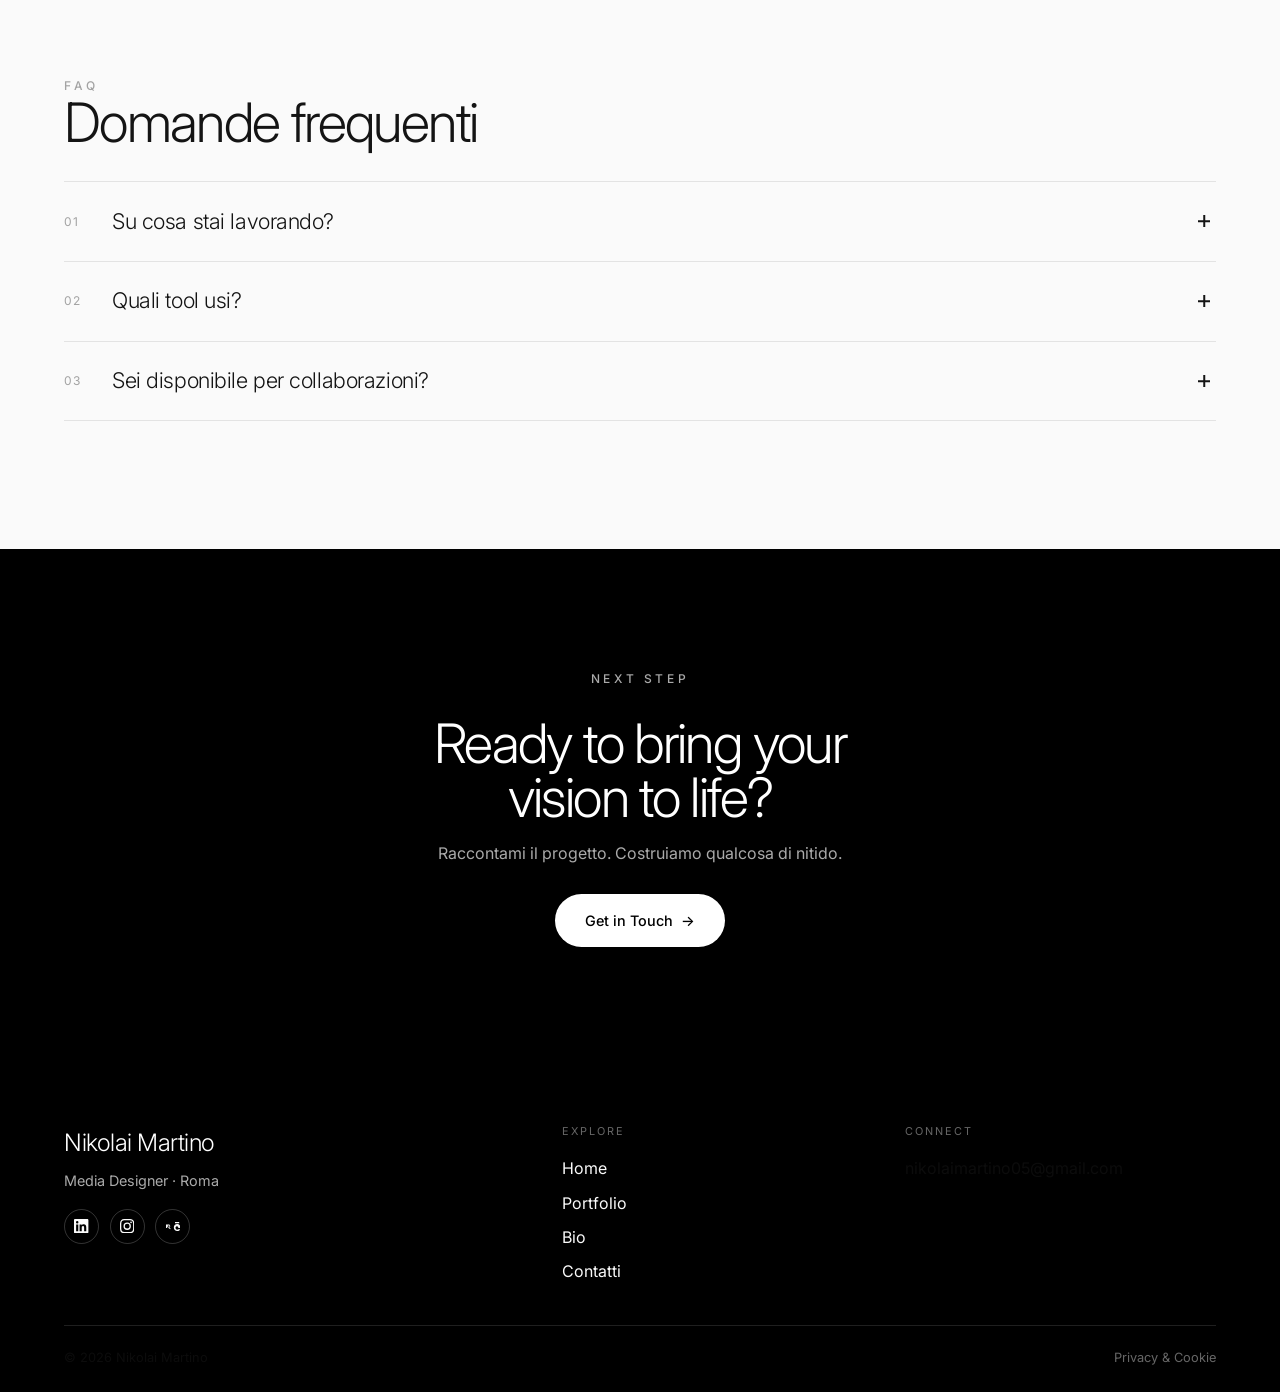
==== commit 09cd8c4e: "Rilancia il portfolio in stile Orveka con progetto Coca-Cola. Hero nero senza watermark iStock, tile" ====
--- a/index.html
+++ b/index.html
@@ -3,473 +3,273 @@
 <head>
   <meta charset="UTF-8">
   <meta name="viewport" content="width=device-width, initial-scale=1.0">
-  <meta http-equiv="Cache-Control" content="no-cache, no-store, must-revalidate">
-  <meta http-equiv="Pragma" content="no-cache">
-  <meta http-equiv="Expires" content="0">
-
   <title>Nikolai Martino — Media Design &amp; Comunicazione Visiva</title>
-  <meta name="description" content="Portfolio di Nikolai Martino, Media Designer e comunicatore visivo. Scopri i miei progetti di design grafico, fotografia, video e identità visiva.">
+  <meta name="description" content="Portfolio editoriale di Nikolai Martino, Media Designer a Roma. UX/UI, branding, motion — IED Roma.">
   <link rel="canonical" href="https://nikolaimartino05-bot.github.io/progettazione_multimediale_esame_2026/">
   <meta name="google-site-verification" content="J2cbLcacTYsWaRXpiIxF_zqX22-ZB9YQ5PHgX-DDqpk">
-
-  <!-- Open Graph -->
-  <meta property="og:title" content="Nikolai Martino — Media Design &amp; Comunicazione Visiva">
-  <meta property="og:description" content="Portfolio di Nikolai Martino: design grafico, fotografia, video e comunicazione visiva.">
+  <meta property="og:title" content="Nikolai Martino — Media Design">
+  <meta property="og:description" content="Portfolio monochrome editoriale: case study UX/UI, branding e visual design.">
   <meta property="og:image" content="https://nikolaimartino05-bot.github.io/progettazione_multimediale_esame_2026/img/og-share-hero.jpg">
-  <meta property="og:image:secure_url" content="https://nikolaimartino05-bot.github.io/progettazione_multimediale_esame_2026/img/og-share-hero.jpg">
-  <meta property="og:image:type" content="image/jpeg">
-  <meta property="og:image:width" content="1200">
-  <meta property="og:image:height" content="630">
-  <meta property="og:image:alt" content="Nikolai Martino — hero del portfolio con sfondo azzurrino e stelle">
-  <meta property="og:url" content="https://nikolaimartino05-bot.github.io/progettazione_multimediale_esame_2026/">
   <meta property="og:type" content="website">
-  <meta name="twitter:card" content="summary_large_image">
-  <meta name="twitter:title" content="Nikolai Martino — Media Design &amp; Comunicazione Visiva">
-  <meta name="twitter:description" content="Portfolio di Nikolai Martino: design grafico, fotografia, video e comunicazione visiva.">
-  <meta name="twitter:image" content="https://nikolaimartino05-bot.github.io/progettazione_multimediale_esame_2026/img/og-share-hero.jpg">
-
-  <!-- Favicon -->
   <link rel="icon" href="img/logo/logo-nm-clean.png" type="image/png">
-
-  <!-- Google Fonts -->
   <link rel="preconnect" href="https://fonts.googleapis.com">
   <link rel="preconnect" href="https://fonts.gstatic.com" crossorigin>
-  <link href="https://fonts.googleapis.com/css2?family=Inter:wght@400;500;700&family=Playfair+Display:wght@700;900&display=swap" rel="stylesheet">
-  <link rel="preload" as="image" href="img/sfondi/14081587_1920_1080_60fps.mp4.png">
-
-  <!-- Stylesheet -->
-  <link rel="stylesheet" href="css/style.css?v=20260706b">
+  <link href="https://fonts.googleapis.com/css2?family=Inter:wght@300;400;500;600&display=swap" rel="stylesheet">
+  <link rel="stylesheet" href="css/style.css?v=20261125o4">
   <script src="js/cookie-consent.js"></script>
 </head>
-<body class="page-home has-starfield">
-
-  <!-- ======================================================
-       NAVBAR — split design with center logo
-       ====================================================== -->
-  <header class="navbar">
-    <nav class="navbar__inner" aria-label="Navigazione principale">
-
-      <!-- Left links (desktop) -->
-      <ul class="navbar__links navbar__links--left">
-        <li><a href="index.html" class="navbar__link active" aria-current="page">Home</a></li>
-        <li><a href="bio.html" class="navbar__link">Bio</a></li>
-      </ul>
-
-      <!-- Center: logo -->
-      <a href="index.html" class="navbar__logo" aria-label="Nikolai Martino — Homepage">
-        <img src="img/logo/logo-nm-clean.png" alt="Logo NM" class="navbar__logo-img">
-      </a>
-
-      <!-- Right links (desktop) -->
-      <ul class="navbar__links navbar__links--right">
-        <li><a href="portfolio.html" class="navbar__link">Portfolio</a></li>
-        <li><a href="contatti.html" class="navbar__link">Contatti</a></li>
-      </ul>
-
-      <!-- Mobile hamburger -->
-      <button
-        class="navbar__toggle"
-        aria-expanded="false"
-        aria-controls="navbar-menu"
-        aria-label="Apri menu di navigazione"
-      >☰</button>
-
-    </nav>
-
-    <!-- Mobile dropdown menu -->
-    <div class="navbar__mobile" id="navbar-menu">
-      <ul class="navbar__mobile-links">
-        <li><a href="index.html" class="navbar__link active">Home</a></li>
-        <li><a href="bio.html" class="navbar__link">Bio</a></li>
-        <li><a href="portfolio.html" class="navbar__link">Portfolio</a></li>
-        <li><a href="contatti.html" class="navbar__link">Contatti</a></li>
-      </ul>
+<body class="page-home">
+
+  <header class="site-header">
+    <div class="site-header__inner">
+      <a href="index.html" class="site-logo">Nikolai</a>
+      <button class="menu-btn" type="button" aria-expanded="false" aria-controls="overlay-nav" aria-label="Apri menu">
+        <span class="menu-btn__lines" aria-hidden="true"><span></span><span></span></span>
+      </button>
     </div>
   </header>
 
-  <div class="starfield" id="starfield" aria-hidden="true"></div>
+  <nav class="overlay-nav" id="overlay-nav" aria-label="Menu principale">
+    <ul class="overlay-nav__links">
+      <li><a class="overlay-nav__link" href="index.html">Home</a></li>
+      <li><a class="overlay-nav__link" href="portfolio.html">Portfolio</a></li>
+      <li><a class="overlay-nav__link" href="bio.html">Bio</a></li>
+      <li><a class="overlay-nav__link" href="contatti.html">Contatti</a></li>
+    </ul>
+    <p class="overlay-nav__meta">Media Design · Roma · IED</p>
+  </nav>
 
   <main id="main-content">
 
-    <!-- ====================================================
-         SITE HERO — Alex Fisher style: big name + rotating badge
-         ==================================================== -->
-    <section class="site-hero" aria-labelledby="hero-heading">
-
-      <!-- Background video -->
-      <video
-        class="site-hero__video"
-        src="img/sfondi/istockphoto-2208659579-640_adpp_is.mp4"
-        poster="img/sfondi/14081587_1920_1080_60fps.mp4.png"
-        preload="auto"
-        autoplay
-        loop
-        muted
-        playsinline
-        aria-hidden="true"
-      ></video>
-      <div class="site-hero__video-overlay" aria-hidden="true"></div>
-
-      <!-- Hidden semantic h1 for SEO (visual text is in spans below) -->
-      <h1 id="hero-heading" class="sr-only">Nikolai Martino — Media Designer e Comunicatore Visivo</h1>
-
-      <div class="site-hero__name-wrap">
-
-        <!-- Rotating badge with logo in center -->
-        <div class="site-hero__badge-wrap">
-
-          <!-- SVG ring with rotating text -->
-          <svg
-            class="site-hero__ring"
-            viewBox="0 0 400 400"
-            aria-hidden="true"
-            focusable="false"
-          >
-            <defs>
-              <path
-                id="badge-ring-path"
-                d="M 200,200 m -168,0 a 168,168 0 1,1 336,0 a 168,168 0 1,1 -336,0"
-              />
-            </defs>
-            <text class="site-hero__ring-text" textLength="1056" lengthAdjust="spacing">
-              <textPath href="#badge-ring-path" startOffset="0%">
-                · MEDIA DESIGN · COMUNICAZIONE VISIVA · NIKOLAI MARTINO · MEDIA DESIGN · COMUNICAZIONE VISIVA ·
-              </textPath>
-            </text>
-          </svg>
-
-          <!-- Name in center — static while ring rotates -->
-          <div class="site-hero__badge-logo">
-            <span class="site-hero__badge-line"></span>
-            <span class="site-hero__badge-name">NIKOLAI<br>MARTINO</span>
-            <span class="site-hero__badge-line"></span>
-          </div>
-
-        </div>
-
-      </div>
-
-      <!-- Scroll hint -->
-      <a href="#work-scroll-heading" class="site-hero__scroll" aria-label="Scorri verso i progetti">
-        <span class="site-hero__scroll-label">Scroll</span>
-        <span class="site-hero__scroll-arrow"></span>
-      </a>
-
-    </section>
-
-    <!-- ====================================================
-         LAVORI IN SCORRIMENTO — horizontal auto-scroll strip
-         ==================================================== -->
-    <section class="work-scroll" aria-labelledby="work-scroll-heading">
-
-      <div class="work-scroll__header">
-        <span class="work-scroll__diamond">◆</span>
-        <h2 class="work-scroll__heading" id="work-scroll-heading">Lavori</h2>
-        <span class="work-scroll__diamond">◆</span>
-      </div>
-
-      <div class="work-scroll__viewport">
-        <div class="work-scroll__track">
-
-          <!-- Set 1 -->
-          <a href="portfolio-leonardo.html" class="work-scroll__card" aria-label="Apri progetto Il Viaggio di Leonardo">
-            <img src="img/esame-leonardo/moodboard.png" alt="Il Viaggio di Leonardo — UX/UI Design">
-            <div class="work-scroll__overlay">
-              <p class="work-scroll__tag">UX/UI Design</p>
-              <h3 class="work-scroll__title">Il Viaggio di Leonardo</h3>
-              <span class="work-scroll__cta">Apri progetto →</span>
-            </div>
-          </a>
-
-          <a href="portfolio-liceo.html" class="work-scroll__card" aria-label="Apri progetto Liceo Artistico Caravaggio">
-            <img src="img/liceo%20artistico%20caravaggio/IMG_4110.jpg" alt="Liceo Artistico Caravaggio">
-            <div class="work-scroll__overlay">
-              <p class="work-scroll__tag">Formazione artistica</p>
-              <h3 class="work-scroll__title">Liceo Artistico Caravaggio</h3>
-              <span class="work-scroll__cta">Apri progetto →</span>
-            </div>
-          </a>
-
-          <a href="portfolio-photoshop.html" class="work-scroll__card" aria-label="Apri progetto Esame Photoshop">
-            <img src="img/esame%20phothoshop/IKEA.jpeg" alt="Esame Photoshop">
-            <div class="work-scroll__overlay">
-              <p class="work-scroll__tag">Grafica digitale</p>
-              <h3 class="work-scroll__title">Esame Photoshop</h3>
-              <span class="work-scroll__cta">Apri progetto →</span>
-            </div>
-          </a>
-
-          <a href="portfolio-illustrator.html" class="work-scroll__card" aria-label="Apri progetto Esame Illustrator">
-            <img src="img/esame%20illustrator/Screenshot%202026-05-10%20alle%2013.46.01.png" alt="Esame Illustrator">
-            <div class="work-scroll__overlay">
-              <p class="work-scroll__tag">Illustrazione vettoriale</p>
-              <h3 class="work-scroll__title">Esame Illustrator</h3>
-              <span class="work-scroll__cta">Apri progetto →</span>
-            </div>
-          </a>
-
-          <a href="portfolio-video.html" class="work-scroll__card" aria-label="Apri progetto Esame Video Editing">
-            <img src="img/esame-video/Screenshot%202026-05-10%20alle%2013.44.56.png" alt="Esame Video Editing">
-            <div class="work-scroll__overlay">
-              <p class="work-scroll__tag">Video editing</p>
-              <h3 class="work-scroll__title">Esame Video Editing</h3>
-              <span class="work-scroll__cta">Apri progetto →</span>
-            </div>
-          </a>
-
-          <!-- Set 2 — duplicate for seamless loop -->
-          <a href="portfolio-leonardo.html" class="work-scroll__card" aria-hidden="true" tabindex="-1">
-            <img src="img/esame-leonardo/moodboard.png" alt="">
-            <div class="work-scroll__overlay">
-              <p class="work-scroll__tag">UX/UI Design</p>
-              <h3 class="work-scroll__title">Il Viaggio di Leonardo</h3>
-              <span class="work-scroll__cta">Apri progetto →</span>
-            </div>
-          </a>
-
-          <a href="portfolio-liceo.html" class="work-scroll__card" aria-hidden="true" tabindex="-1">
-            <img src="img/liceo%20artistico%20caravaggio/IMG_4110.jpg" alt="">
-            <div class="work-scroll__overlay">
-              <p class="work-scroll__tag">Formazione artistica</p>
-              <h3 class="work-scroll__title">Liceo Artistico Caravaggio</h3>
-              <span class="work-scroll__cta">Apri progetto →</span>
-            </div>
-          </a>
-
-          <a href="portfolio-photoshop.html" class="work-scroll__card" aria-hidden="true" tabindex="-1">
-            <img src="img/esame%20phothoshop/IKEA.jpeg" alt="">
-            <div class="work-scroll__overlay">
-              <p class="work-scroll__tag">Grafica digitale</p>
-              <h3 class="work-scroll__title">Esame Photoshop</h3>
-              <span class="work-scroll__cta">Apri progetto →</span>
-            </div>
-          </a>
-
-          <a href="portfolio-illustrator.html" class="work-scroll__card" aria-hidden="true" tabindex="-1">
-            <img src="img/esame%20illustrator/Screenshot%202026-05-10%20alle%2013.46.01.png" alt="">
-            <div class="work-scroll__overlay">
-              <p class="work-scroll__tag">Illustrazione vettoriale</p>
-              <h3 class="work-scroll__title">Esame Illustrator</h3>
-              <span class="work-scroll__cta">Apri progetto →</span>
-            </div>
-          </a>
-
-          <a href="portfolio-video.html" class="work-scroll__card" aria-hidden="true" tabindex="-1">
-            <img src="img/esame-video/Screenshot%202026-05-10%20alle%2013.44.56.png" alt="">
-            <div class="work-scroll__overlay">
-              <p class="work-scroll__tag">Video editing</p>
-              <h3 class="work-scroll__title">Esame Video Editing</h3>
-              <span class="work-scroll__cta">Apri progetto →</span>
-            </div>
-          </a>
-
-        </div>
-      </div>
-
-    </section>
-
-    <!-- ====================================================
-         BIO — Alex Fisher style
-         ==================================================== -->
-    <section class="bio-hero" aria-labelledby="bio-hero-heading">
-
-      <!-- Top ornamental divider -->
-      <div class="bio-hero__divider" aria-hidden="true">
-        <span class="bio-hero__divider-line"></span>
-        <span class="bio-hero__divider-diamond">◆</span>
-        <span class="bio-hero__divider-line"></span>
-      </div>
-
-      <div class="bio-hero__inner">
-
-        <!-- Left: text -->
-        <div class="bio-hero__text">
-          <h2 class="bio-hero__greeting" id="bio-hero-heading">Ciao!</h2>
-          <p class="bio-hero__body">
-            Ciao, sono <strong>Nikolai Martino</strong> — ho 20 anni, vivo a Roma e frequento attualmente il corso di Media Design allo <strong>IED — Istituto Europeo di Design</strong>. La mia formazione ha radici nel Liceo Artistico, dove ho sviluppato un occhio attento alla composizione, al colore e alla forma.
-          </p>
-          <p class="bio-hero__body">
-            Credo che il design sia prima di tutto comunicazione: ogni scelta visiva racconta qualcosa. Mi interessa lavorare su progetti con un'identità forte — dalla grafica editoriale all'identità visiva, dal motion alla UI.
-          </p>
-          <p class="bio-hero__body">
-            Utilizzo <strong>Photoshop, Illustrator, Figma, DaVinci Resolve</strong> e After Effects, e sono costantemente alla ricerca di nuovi strumenti e linguaggi da aggiungere al mio repertorio — perché imparare, per me, è parte del processo creativo.
-          </p>
-          <div class="bio-hero__actions">
-            <a href="bio.html" class="btn btn--outline bio-hero__btn">Scopri di più</a>
-          </div>
-        </div>
-
-        <!-- Right: photo -->
-        <div class="bio-hero__photo-wrap">
-          <div class="bio-hero__photo-arch">
-            <img
-              src="img/foto/nikolai-profile.png"
-              alt="Nikolai Martino a Parigi con la Tour Eiffel sullo sfondo"
-              class="bio-hero__photo"
-            >
-          </div>
-        </div>
-
-      </div>
-
-      <!-- CTA guidata verso i progetti -->
-      <section class="bio-hero__cta" aria-labelledby="bio-hero-cta-heading">
-        <div class="bio-hero__cta-inner">
-          <h3 class="bio-hero__cta-label" id="bio-hero-cta-heading">I miei lavori</h3>
-          <p class="bio-hero__cta-text">Scopri altro su di me esplorando i miei progetti — dal Liceo Artistico alle esperienze allo IED.</p>
-          <a href="portfolio.html" class="btn btn--primary">Vedi i miei lavori →</a>
-        </div>
-      </section>
-
-      <!-- Bottom ornamental divider -->
-      <div class="bio-hero__divider" aria-hidden="true">
-        <span class="bio-hero__divider-line"></span>
-        <span class="bio-hero__divider-diamond">◆</span>
-        <span class="bio-hero__divider-line"></span>
-      </div>
-
-    </section>
-
-    <!-- Guida: contatti -->
-    <section class="guide-cta-band" aria-labelledby="guide-cta-heading">
-      <div class="container">
-        <h2 class="guide-cta-band__label" id="guide-cta-heading">Ultimo passo</h2>
-        <p class="guide-cta-band__text">Ti è piaciuto quello che hai visto? Raccontami la tua idea — sono qui per aiutarti a darle forma.</p>
-        <a href="#contact-form-heading" class="btn btn--outline">Scrivimi qui sotto ↓</a>
-      </div>
-    </section>
-
-    <!-- ====================================================
-         FORM DI CONTATTO
-         ==================================================== -->
-    <section class="section section--dark" aria-labelledby="contact-form-heading">
-      <div class="container">
-
-        <h2 class="text-center" id="contact-form-heading">Hai un progetto in mente?</h2>
-        <p class="text-center section-intro-text">
-          Scrivimi un messaggio, sarò felice di discutere come posso aiutarti a dare forma alla tua idea.
-        </p>
-
-        <form
-          class="form form--dark form-container form--live"
-          action="https://formsubmit.co/nikolaimartino05@gmail.com"
-          method="POST"
-          accept-charset="UTF-8"
-        >
-          <input type="hidden" name="_subject" value="Nuovo messaggio dal sito — Home">
-          <input type="hidden" name="_template" value="table">
-          <input type="hidden" name="_captcha" value="false">
-          <input type="hidden" name="_next" value="https://nikolaimartino05-bot.github.io/progettazione_multimediale_esame_2026/index.html?invio=ok#contact-form-heading">
-          <input type="hidden" name="_honey" value="">
-
-          <div class="form__row form__row--2">
-            <div class="form__group">
-              <label class="form__label form__label--white" for="nome-home">Nome *</label>
-              <input class="form__input" type="text" id="nome-home" name="nome" placeholder="Il tuo nome" required>
-            </div>
-            <div class="form__group">
-              <label class="form__label form__label--white" for="email-home">Email *</label>
-              <input class="form__input" type="email" id="email-home" name="email" placeholder="la.tua@email.com" required>
-            </div>
-          </div>
-
-          <div class="form__group">
-            <label class="form__label form__label--white" for="oggetto-home">Oggetto *</label>
-            <input class="form__input" type="text" id="oggetto-home" name="oggetto" placeholder="Di cosa hai bisogno?" required>
-          </div>
-
-          <div class="form__group">
-            <label class="form__label form__label--white" for="messaggio-home">Messaggio *</label>
-            <textarea class="form__textarea" id="messaggio-home" name="messaggio" placeholder="Raccontami il tuo progetto..." required></textarea>
-          </div>
-
-          <div class="form-submit">
-            <button type="submit" class="btn btn--primary">Invia messaggio</button>
-          </div>
-
-        </form>
-
+    <section class="hero" aria-labelledby="hero-heading">
+      <div class="hero__bg hero__bg--black" aria-hidden="true">
+        <div class="hero__glow"></div>
+      </div>
+      <div class="hero__veil hero__veil--soft" aria-hidden="true"></div>
+      <div class="hero__content">
+        <p class="kicker kicker--light">Open to Opportunities</p>
+        <h1 id="hero-heading" class="hero__title"
+          data-typed="Design che comunica.&#10;Esperienze che restano."
+          aria-label="Design che comunica. Esperienze che restano."></h1>
+        <p class="hero__lead">Media Design · UX/UI · Branding — IED Roma</p>
+      </div>
+    </section>
+
+    <section class="section" id="lavori" aria-labelledby="work-heading">
+      <div class="container">
+        <div class="section__head">
+          <div>
+            <p class="kicker">Selected Work</p>
+            <h2 id="work-heading">Portfolio</h2>
+          </div>
+          <a href="portfolio.html" class="btn btn--ghost">View All <span class="btn__arrow">→</span></a>
+        </div>
+
+        <div class="project-list">
+          <a href="portfolio-coca-cola.html" class="project-tile reveal">
+            <span class="project-tile__num">01</span>
+            <div class="project-tile__body">
+              <p class="project-tile__tag">UI / Branding · 2026</p>
+              <h3 class="project-tile__title">Progetto Coca-Cola × MFW</h3>
+              <p class="project-tile__cta">Entra per vederlo <span aria-hidden="true">→</span></p>
+            </div>
+          </a>
+          <a href="portfolio-leonardo.html" class="project-tile reveal">
+            <span class="project-tile__num">02</span>
+            <div class="project-tile__body">
+              <p class="project-tile__tag">UX/UI · 2026</p>
+              <h3 class="project-tile__title">Progetto Il Viaggio di Leonardo</h3>
+              <p class="project-tile__cta">Entra per vederlo <span aria-hidden="true">→</span></p>
+            </div>
+          </a>
+          <a href="portfolio-photoshop.html" class="project-tile reveal">
+            <span class="project-tile__num">03</span>
+            <div class="project-tile__body">
+              <p class="project-tile__tag">Photoshop · 2025</p>
+              <h3 class="project-tile__title">Progetto Digital Editing</h3>
+              <p class="project-tile__cta">Entra per vederlo <span aria-hidden="true">→</span></p>
+            </div>
+          </a>
+          <a href="portfolio-illustrator.html" class="project-tile reveal">
+            <span class="project-tile__num">04</span>
+            <div class="project-tile__body">
+              <p class="project-tile__tag">Illustrator · 2025</p>
+              <h3 class="project-tile__title">Progetto Type &amp; Logo</h3>
+              <p class="project-tile__cta">Entra per vederlo <span aria-hidden="true">→</span></p>
+            </div>
+          </a>
+          <a href="portfolio-video.html" class="project-tile reveal">
+            <span class="project-tile__num">05</span>
+            <div class="project-tile__body">
+              <p class="project-tile__tag">Video · 2025</p>
+              <h3 class="project-tile__title">Progetto Orizzonte in Fumo</h3>
+              <p class="project-tile__cta">Entra per vederlo <span aria-hidden="true">→</span></p>
+            </div>
+          </a>
+          <a href="portfolio-liceo.html" class="project-tile reveal">
+            <span class="project-tile__num">06</span>
+            <div class="project-tile__body">
+              <p class="project-tile__tag">Pittura · 2022–24</p>
+              <h3 class="project-tile__title">Progetto Liceo Artistico</h3>
+              <p class="project-tile__cta">Entra per vederlo <span aria-hidden="true">→</span></p>
+            </div>
+          </a>
+        </div>
+      </div>
+    </section>
+
+    <section class="section" aria-labelledby="process-heading">
+      <div class="container">
+        <p class="kicker">Our Process</p>
+        <h2 id="process-heading" class="reveal">Come lavoro</h2>
+        <p class="reveal lead-soft">Un percorso semplice, dal contesto al risultato.</p>
+        <div class="process-list">
+          <article class="process-item reveal">
+            <span class="process-item__num">01</span>
+            <h3 class="process-item__title">Discover &amp; Align</h3>
+            <p class="process-item__text">Ascolto, ricerca e allineamento sul brief — obiettivo chiaro prima di qualsiasi pixel.</p>
+          </article>
+          <article class="process-item reveal">
+            <span class="process-item__num">02</span>
+            <h3 class="process-item__title">Concept &amp; System</h3>
+            <p class="process-item__text">Moodboard, direzione creativa e sistema visivo: tipografia, colore, componenti.</p>
+          </article>
+          <article class="process-item reveal">
+            <span class="process-item__num">03</span>
+            <h3 class="process-item__title">Design &amp; Prototype</h3>
+            <p class="process-item__text">UI ad alta fedeltà, wireflow e prototipi interattivi in Figma.</p>
+          </article>
+          <article class="process-item reveal">
+            <span class="process-item__num">04</span>
+            <h3 class="process-item__title">Deliver &amp; Tell</h3>
+            <p class="process-item__text">Asset finali, presentazione e storytelling del progetto.</p>
+          </article>
+        </div>
+      </div>
+    </section>
+
+    <section class="section section--soft" aria-labelledby="about-heading">
+      <div class="container about-inline">
+        <div class="about-inline__media reveal">
+          <img src="img/foto/nikolai-profile.png" alt="Nikolai Martino">
+        </div>
+        <div class="about-inline__copy reveal">
+          <p class="kicker">About</p>
+          <h2 id="about-heading">Ciao, sono Nikolai</h2>
+          <p>Ho 20 anni, vivo a Roma e studio Media Design allo IED. Vengo dal Liceo Artistico: composizione e colore prima del software.</p>
+          <p>Credo che il design sia comunicazione. Lavoro su progetti con identità forte — dalla UI al brand, dal motion al compositing.</p>
+          <div class="about-split__actions">
+            <a href="bio.html" class="btn btn--black">La mia bio <span class="btn__arrow">→</span></a>
+            <a href="portfolio.html" class="btn btn--ghost">Tutti i lavori</a>
+          </div>
+        </div>
+      </div>
+    </section>
+
+    <section class="section" aria-labelledby="faq-heading">
+      <div class="container">
+        <p class="kicker">FAQ</p>
+        <h2 id="faq-heading" class="reveal">Domande frequenti</h2>
+        <div class="faq-list">
+          <div class="faq-item reveal">
+            <button class="faq-item__btn" type="button" aria-expanded="false">
+              <span class="faq-item__num">01</span>
+              <span class="faq-item__q">Su cosa stai lavorando?</span>
+              <span class="faq-item__icon" aria-hidden="true"></span>
+            </button>
+            <div class="faq-item__panel">UX/UI, branding e campagne visuali durante il percorso IED — con focus su esperienze mobile e identità di marca.</div>
+          </div>
+          <div class="faq-item reveal">
+            <button class="faq-item__btn" type="button" aria-expanded="false">
+              <span class="faq-item__num">02</span>
+              <span class="faq-item__q">Quali tool usi?</span>
+              <span class="faq-item__icon" aria-hidden="true"></span>
+            </button>
+            <div class="faq-item__panel">Figma, Photoshop, Illustrator, After Effects e DaVinci Resolve. Aggiungo strumenti quando il progetto lo chiede.</div>
+          </div>
+          <div class="faq-item reveal">
+            <button class="faq-item__btn" type="button" aria-expanded="false">
+              <span class="faq-item__num">03</span>
+              <span class="faq-item__q">Sei disponibile per collaborazioni?</span>
+              <span class="faq-item__icon" aria-hidden="true"></span>
+            </button>
+            <div class="faq-item__panel">Sì — stage, progetti freelance e collaborazioni creative. Scrivimi dalla pagina Contatti.</div>
+          </div>
+        </div>
+      </div>
+    </section>
+
+    <section class="cta-band">
+      <div class="container">
+        <p class="kicker kicker--light">Next step</p>
+        <h2>Ready to bring your vision to life?</h2>
+        <p>Raccontami il progetto. Costruiamo qualcosa di nitido.</p>
+        <a href="contatti.html" class="btn btn--white">Get in Touch <span class="btn__arrow">→</span></a>
       </div>
     </section>
 
   </main>
 
-  <!-- ======================================================
-       FOOTER
-       ====================================================== -->
   <footer class="footer">
     <div class="container">
-
       <div class="footer__grid">
         <div>
-          <p class="footer__brand-name">Nikolai Martino</p>
+          <p class="footer__brand">Nikolai Martino</p>
           <p class="footer__tagline">Media Designer · Roma</p>
-                    <div class="footer__social">
-            <a href="https://www.linkedin.com/in/nikolai-martino-71b693373/" class="footer__social-link" aria-label="LinkedIn di Nikolai Martino" target="_blank" rel="noopener noreferrer">
+          <div class="footer__social">
+            <a href="https://www.linkedin.com/in/nikolai-martino-71b693373/" aria-label="LinkedIn" target="_blank" rel="noopener noreferrer">
               <svg viewBox="0 0 24 24" aria-hidden="true"><path d="M20.447 20.452h-3.554v-5.569c0-1.328-.027-3.037-1.852-3.037-1.853 0-2.136 1.445-2.136 2.939v5.667H9.351V9h3.414v1.561h.046c.477-.9 1.637-1.85 3.37-1.85 3.601 0 4.267 2.37 4.267 5.455v6.286zM5.337 7.433a2.062 2.062 0 0 1-2.063-2.065 2.064 2.064 0 1 1 2.063 2.065zm1.782 13.019H3.555V9h3.564v11.452zM22.225 0H1.771C.792 0 0 .774 0 1.729v20.542C0 23.227.792 24 1.771 24h20.451C23.2 24 24 23.227 24 22.271V1.729C24 .774 23.2 0 22.222 0h.003z"/></svg>
             </a>
-            <a href="https://www.behance.net/nikolaimartino/moodboards" class="footer__social-link" aria-label="Behance di Nikolai Martino" target="_blank" rel="noopener noreferrer">
+            <a href="https://www.instagram.com/_nikomartino_/" aria-label="Instagram" target="_blank" rel="noopener noreferrer">
+              <svg viewBox="0 0 24 24" aria-hidden="true"><path d="M12 2.163c3.204 0 3.584.012 4.85.07 3.252.148 4.771 1.691 4.919 4.919.058 1.265.069 1.645.069 4.849 0 3.205-.012 3.584-.069 4.849-.149 3.225-1.664 4.771-4.919 4.919-1.266.058-1.644.07-4.85.07-3.204 0-3.584-.012-4.849-.07-3.26-.149-4.771-1.699-4.919-4.92-.058-1.265-.07-1.644-.07-4.849 0-3.204.013-3.583.07-4.849.149-3.227 1.664-4.771 4.919-4.919 1.266-.057 1.645-.069 4.849-.069zm0-2.163c-3.259 0-3.667.014-4.947.072-4.358.2-6.78 2.618-6.98 6.98-.059 1.281-.073 1.689-.073 4.948 0 3.259.014 3.668.072 4.948.2 4.358 2.618 6.78 6.98 6.98 1.281.058 1.689.072 4.948.072 3.259 0 3.668-.014 4.948-.072 4.354-.2 6.782-2.618 6.979-6.98.059-1.28.073-1.689.073-4.948 0-3.259-.014-3.667-.072-4.947-.196-4.354-2.617-6.78-6.979-6.98-1.281-.059-1.69-.073-4.949-.073zm0 5.838a6.162 6.162 0 1 0 0 12.324 6.162 6.162 0 0 0 0-12.324zM12 16a4 4 0 1 1 0-8 4 4 0 0 1 0 8zm6.406-11.845a1.44 1.44 0 1 0 0 2.881 1.44 1.44 0 0 0 0-2.881z"/></svg>
+            </a>
+            <a href="https://www.behance.net/nikolaimartino/moodboards" aria-label="Behance" target="_blank" rel="noopener noreferrer">
               <svg viewBox="0 0 24 24" aria-hidden="true"><path d="M22 7h-7V5h7v2zm1.726 10c-.442 1.297-2.029 3-5.101 3-3.074 0-5.564-1.729-5.564-5.675 0-3.91 2.325-5.92 5.466-5.92 3.082 0 4.964 1.782 5.375 4.426.078.506.109 1.188.095 2.14H15.97c.13 3.211 3.483 3.312 4.588 2.029H23.72zm-7.249-2h4.099c-.011-.474-.091-.925-.233-1.31-.347-.968-1.152-1.51-2.057-1.51-.966 0-1.868.542-2.246 1.51-.181.462-.277.925-.287 1.31h.724zm-11.178 0l-3.299-2.08V15h-3V9.001h5.001c2.001 0 3.001 1 3.001 3s-1 3-3.001 3h-2V15h2l3.299 2.08V15zm-3.299-4H3v2h2.001c.553 0 1.001-.448 1.001-1s-.448-1-1.001-1z"/></svg>
             </a>
-            <a href="https://www.instagram.com/_nikomartino_/" class="footer__social-link" aria-label="Instagram di Nikolai Martino" target="_blank" rel="noopener noreferrer">
-              <svg viewBox="0 0 24 24" aria-hidden="true"><path d="M12 2.163c3.204 0 3.584.012 4.85.07 3.252.148 4.771 1.691 4.919 4.919.058 1.265.069 1.645.069 4.849 0 3.205-.012 3.584-.069 4.849-.149 3.225-1.664 4.771-4.919 4.919-1.266.058-1.644.07-4.85.07-3.204 0-3.584-.012-4.849-.07-3.26-.149-4.771-1.699-4.919-4.92-.058-1.265-.07-1.644-.07-4.849 0-3.204.013-3.583.07-4.849.149-3.227 1.664-4.771 4.919-4.919 1.266-.057 1.645-.069 4.849-.069zm0-2.163c-3.259 0-3.667.014-4.947.072-4.358.2-6.78 2.618-6.98 6.98-.059 1.281-.073 1.689-.073 4.948 0 3.259.014 3.668.072 4.948.2 4.358 2.618 6.78 6.98 6.98 1.281.058 1.689.072 4.948.072 3.259 0 3.668-.014 4.948-.072 4.354-.2 6.782-2.618 6.979-6.98.059-1.28.073-1.689.073-4.948 0-3.259-.014-3.667-.072-4.947-.196-4.354-2.617-6.78-6.979-6.98-1.281-.059-1.69-.073-4.949-.073zm0 5.838a6.162 6.162 0 1 0 0 12.324 6.162 6.162 0 0 0 0-12.324zM12 16a4 4 0 1 1 0-8 4 4 0 0 1 0 8zm6.406-11.845a1.44 1.44 0 1 0 0 2.881 1.44 1.44 0 0 0 0-2.881z"/></svg>
-            </a>
-          </div>
-</div>
-
-        <nav aria-label="Navigazione footer">
-          <p class="footer__heading">Navigazione</p>
+          </div>
+        </div>
+        <div>
+          <p class="footer__heading">Explore</p>
           <ul class="footer__nav">
-            <li><a href="index.html" class="footer__nav-link">Home</a></li>
-            <li><a href="bio.html" class="footer__nav-link">Bio</a></li>
-            <li><a href="portfolio.html" class="footer__nav-link">Portfolio</a></li>
-            <li><a href="contatti.html" class="footer__nav-link">Contatti</a></li>
+            <li><a href="index.html">Home</a></li>
+            <li><a href="portfolio.html">Portfolio</a></li>
+            <li><a href="bio.html">Bio</a></li>
+            <li><a href="contatti.html">Contatti</a></li>
           </ul>
-        </nav>
-
-                <div>
-          <p class="footer__heading">Contatti</p>
-          <p class="footer__contact-item"><a href="mailto:nikolaimartino05@gmail.com">nikolaimartino05@gmail.com</a></p>
-        </div>
-
-      </div>
-
+        </div>
+        <div>
+          <p class="footer__heading">Connect</p>
+          <p><a href="mailto:nikolaimartino05@gmail.com">nikolaimartino05@gmail.com</a></p>
+        </div>
+      </div>
       <div class="footer__bottom">
-        <p class="footer__copy">&copy; 2026 Nikolai Martino — Tutti i diritti riservati</p>
-        <a href="privacy.html" class="footer__privacy-link">Privacy Policy &amp; Cookie</a>
-      </div>
-
+        <p>&copy; 2026 Nikolai Martino</p>
+        <a href="privacy.html">Privacy &amp; Cookie</a>
+      </div>
     </div>
   </footer>
 
-  <!-- ======================================================
-       COOKIE BANNER
-       ====================================================== -->
   <div id="cookie-banner" class="cookie-banner" role="dialog" aria-labelledby="cookie-banner-title" aria-live="polite">
     <div class="cookie-banner__inner">
       <p class="cookie-banner__text" id="cookie-banner-title">
-        Questo sito utilizza cookie tecnici per garantire il corretto funzionamento.
-        Leggi la <a href="privacy.html">Privacy &amp; Cookie Policy</a> per saperne di più.
+        Questo sito utilizza cookie tecnici. <a href="privacy.html">Privacy Policy</a>
       </p>
       <div class="cookie-banner__actions">
-        <button id="reject-cookies" type="button" class="btn btn--outline-white">Rifiuta</button>
-        <button id="accept-cookies" type="button" class="btn btn--primary">Accetta</button>
+        <button id="reject-cookies" type="button" class="btn btn--ghost-light">Rifiuta</button>
+        <button id="accept-cookies" type="button" class="btn btn--white">Accetta</button>
       </div>
     </div>
   </div>
 
-  <!-- ======================================================
-       LIGHTBOX
-       ====================================================== -->
   <div id="lightbox" class="lightbox" role="dialog" aria-modal="true" aria-label="Visualizzatore immagini">
-    <button class="lightbox__close" aria-label="Chiudi lightbox">&#10005;</button>
+    <button class="lightbox__close" aria-label="Chiudi">&#10005;</button>
     <div class="lightbox__content">
-      <button class="lightbox__prev" aria-label="Immagine precedente">&#8592;</button>
+      <button class="lightbox__prev" aria-label="Precedente">&#8592;</button>
       <img class="lightbox__img" src="[data-uri]" alt="">
-      <button class="lightbox__next" aria-label="Immagine successiva">&#8594;</button>
+      <button class="lightbox__next" aria-label="Successiva">&#8594;</button>
     </div>
   </div>
 
-  <script src="js/main.js?v=20260706b"></script>
+  <script src="js/main.js?v=20261125o4"></script>
 </body>
 </html>
--- a/css/style.css
+++ b/css/style.css
@@ -1,3921 +1,1389 @@
 /* ============================================================
-   DESIGN SYSTEM — Nikolai Martino Portfolio
-   Editorial · Bold · Clean
-   Inspired by alexfisherdesign.ca
+   Nikolai Martino — Orveka-inspired editorial portfolio
+   Monochrome · Inter light · overlay nav · case studies
    ============================================================ */
 
-/* ------------------------------------------------------------
-   1. CUSTOM PROPERTIES
-   ------------------------------------------------------------ */
-:root {
-  --color-bg:      #f5f2ec;
-  --color-surface: #eae5db;
-  --color-text:    #1a1916;
-  --color-accent:  #c63418;
-  --color-primary: #1a1916;
-  --color-muted:   rgba(26, 25, 22, 0.52);
-  --color-border:  rgba(26, 25, 22, 0.12);
-
-  --font-heading: 'Playfair Display', Georgia, serif;
-  --font-body:    'Inter', system-ui, sans-serif;
-
-  --size-xs:   0.72rem;
-  --size-sm:   0.875rem;
-  --size-base: 1rem;
-  --size-lg:   1.25rem;
-  --size-xl:   1.5rem;
-  --size-2xl:  2rem;
-  --size-3xl:  3rem;
-
-  --space-xs:  0.5rem;
-  --space-sm:  1rem;
-  --space-md:  2rem;
-  --space-lg:  5rem;
-  --space-xl:  10rem;
-
-  --radius-sm: 0px;
-  --radius-md: 2px;
-  --radius-lg: 4px;
-
-  --transition-fast: 0.22s ease;
-  --transition:      0.4s ease;
-  --transition-slow: 0.75s ease;
-
-  --max-width: 1200px;
-}
-
-/* ------------------------------------------------------------
-   2. RESET & BASE
-   ------------------------------------------------------------ */
-*, *::before, *::after {
-  box-sizing: border-box;
-  margin: 0;
-  padding: 0;
-}
-
-html {
-  scroll-behavior: smooth;
-  -webkit-text-size-adjust: 100%;
-  text-size-adjust: 100%;
-}
+*, *::before, *::after { box-sizing: border-box; margin: 0; padding: 0; }
+
+html { scroll-behavior: smooth; -webkit-text-size-adjust: 100%; }
 
 body {
-  font-family: var(--font-body);
-  font-size: var(--size-base);
-  line-height: 1.7;
-  color: var(--color-text);
-  background-color: var(--color-bg);
+  min-height: 100vh;
+  font-family: var(--font);
+  font-size: 1rem;
+  line-height: 1.65;
+  color: var(--fg);
+  background: var(--bg);
   -webkit-font-smoothing: antialiased;
   overflow-x: hidden;
 }
 
-img {
+img, video { max-width: 100%; display: block; height: auto; }
+a { color: inherit; text-decoration: none; }
+ul, ol { list-style: none; }
+button, input, textarea { font: inherit; color: inherit; }
+button { cursor: pointer; background: none; border: none; }
+figure { margin: 0; }
+
+:focus-visible {
+  outline: 2px solid var(--fg);
+  outline-offset: 3px;
+}
+
+.sr-only {
+  position: absolute; width: 1px; height: 1px; padding: 0; margin: -1px;
+  overflow: hidden; clip: rect(0,0,0,0); white-space: nowrap; border: 0;
+}
+
+:root {
+  --bg: #fafafa;
+  --bg-soft: #f0f0f0;
+  --fg: #141414;
+  --fg-muted: rgba(20, 20, 20, 0.58);
+  --fg-faint: rgba(20, 20, 20, 0.38);
+  --line: rgba(20, 20, 20, 0.1);
+  --black: #000;
+  --white: #fff;
+  --on-dark: #fafafa;
+  --on-dark-muted: rgba(250, 250, 250, 0.68);
+  --font: "Inter", ui-sans-serif, system-ui, sans-serif;
+  --nav-h: 4.5rem;
+  --container: 72rem;
+  --ease: cubic-bezier(0.22, 1, 0.36, 1);
+  --radius-pill: 999px;
+}
+
+/* ------------------------------------------------------------
+   Typography
+   ------------------------------------------------------------ */
+h1, h2, h3 {
+  font-weight: 300;
+  letter-spacing: -0.03em;
+  line-height: 0.98;
+  color: var(--fg);
+}
+
+h1 { font-size: clamp(2.6rem, 7vw, 4.75rem); }
+h2 { font-size: clamp(2rem, 4.5vw, 3.4rem); }
+h3 { font-size: clamp(1.25rem, 2.2vw, 1.65rem); font-weight: 400; }
+
+p { color: var(--fg-muted); max-width: 38rem; }
+
+.kicker {
+  font-size: 0.75rem;
+  font-weight: 500;
+  letter-spacing: 0.3em;
+  text-transform: uppercase;
+  color: var(--fg-faint);
+}
+
+.kicker--light { color: rgba(255,255,255,0.7); }
+.kicker--on-black { color: rgba(255,255,255,0.4); }
+.lead-on-black { margin-top: 0.85rem; color: rgba(255,255,255,0.55); max-width: 36rem; }
+.lead-soft { margin-top: 0.75rem; }
+
+/* ------------------------------------------------------------
+   Layout
+   ------------------------------------------------------------ */
+.container {
+  width: min(100% - 2.5rem, var(--container));
+  margin-inline: auto;
+}
+
+.section { padding: clamp(4.5rem, 10vw, 8rem) 0; }
+.section--black { background: var(--black); color: var(--on-dark); }
+.section--black h1,
+.section--black h2,
+.section--black h3 { color: var(--on-dark); }
+.section--black p { color: var(--on-dark-muted); }
+.section--soft { background: var(--bg-soft); }
+
+.section__head {
+  display: flex;
+  flex-wrap: wrap;
+  align-items: flex-end;
+  justify-content: space-between;
+  gap: 1rem;
+  margin-bottom: clamp(2rem, 4vw, 3rem);
+}
+
+.section__head h2 { margin-top: 0.55rem; }
+
+/* ------------------------------------------------------------
+   Buttons
+   ------------------------------------------------------------ */
+.btn {
+  display: inline-flex;
+  align-items: center;
+  gap: 0.55rem;
+  padding: 0.9rem 1.85rem;
+  border-radius: var(--radius-pill);
+  font-size: 0.9rem;
+  font-weight: 500;
+  transition: gap 0.35s var(--ease), background 0.3s ease, color 0.3s ease, transform 0.3s ease;
+}
+
+.btn:hover { gap: 0.95rem; }
+
+.btn--white {
+  background: var(--white);
+  color: var(--black);
+}
+.btn--white:hover { background: rgba(255,255,255,0.9); }
+
+.btn--black {
+  background: var(--black);
+  color: var(--white);
+}
+.btn--black:hover { background: #222; }
+
+.btn--ghost {
+  border: 1px solid var(--line);
+  color: var(--fg);
+}
+.btn--ghost:hover { border-color: var(--fg); }
+
+.btn--ghost-light {
+  border: 1px solid rgba(255,255,255,0.35);
+  color: var(--white);
+}
+.btn--ghost-light:hover { background: var(--white); color: var(--black); }
+
+.btn__arrow { display: inline-block; transition: transform 0.35s var(--ease); }
+.btn:hover .btn__arrow { transform: translateX(3px); }
+
+/* ------------------------------------------------------------
+   Header + fullscreen overlay nav (Orveka)
+   ------------------------------------------------------------ */
+.site-header {
+  position: absolute;
+  inset: 0 0 auto 0;
+  z-index: 100;
+  height: var(--nav-h);
+}
+
+.site-header--solid {
+  position: fixed;
+  background: rgba(250, 250, 250, 0.92);
+  backdrop-filter: blur(14px);
+  -webkit-backdrop-filter: blur(14px);
+  border-bottom: 1px solid var(--line);
+}
+
+.site-header__inner {
+  width: min(100% - 1.75rem, var(--container));
+  margin-inline: auto;
+  height: 100%;
+  display: flex;
+  align-items: center;
+  justify-content: space-between;
+}
+
+.site-logo {
+  font-size: 1.05rem;
+  font-weight: 500;
+  letter-spacing: -0.02em;
+  z-index: 120;
+  color: var(--fg);
+}
+
+.page-home .site-header:not(.site-header--solid) .site-logo,
+.page-home .site-header:not(.site-header--solid) .menu-btn {
+  color: #fff;
+}
+
+.page-home .site-header:not(.site-header--solid) .menu-btn__lines span {
+  background: #fff;
+}
+
+.menu-btn {
+  z-index: 120;
+  width: 2.75rem;
+  height: 2.75rem;
+  display: grid;
+  place-items: center;
+  color: var(--fg);
+}
+
+.menu-btn__lines {
+  width: 1.25rem;
+  height: 0.7rem;
+  display: flex;
+  flex-direction: column;
+  justify-content: space-between;
+}
+
+.menu-btn__lines span {
   display: block;
-  max-width: 100%;
-  height: auto;
-}
-
-ul { list-style: none; }
-
-a {
-  color: var(--color-accent);
-  text-decoration: none;
-  transition: opacity var(--transition-fast);
-}
-
-a:hover { opacity: 0.72; }
-
-/* ------------------------------------------------------------
-   3. TIPOGRAFIA
-   ------------------------------------------------------------ */
-h1, h2, h3, h4, h5, h6 {
-  font-family: var(--font-heading);
-  font-weight: 900;
-  line-height: 1.1;
-  color: var(--color-text);
-}
-
-h1 { font-size: clamp(2.4rem, 6vw, 4.5rem); }
-h2 { font-size: clamp(1.8rem, 4vw, 3rem); }
-h3 { font-size: clamp(1.2rem, 2.5vw, 1.8rem); }
-h4 { font-size: var(--size-lg); }
-
-p {
-  max-width: 65ch;
-  color: var(--color-muted);
-}
-
-/* Uppercase label style — used across the site */
-.label-caps {
-  font-family: var(--font-body);
-  font-size: var(--size-xs);
-  font-weight: 700;
-  letter-spacing: 0.14em;
-  text-transform: uppercase;
-  color: var(--color-muted);
-}
-
-.text-muted  { color: var(--color-muted); font-size: var(--size-sm); }
-.text-center { text-align: center; }
-
-/* ------------------------------------------------------------
-   4. LAYOUT
-   ------------------------------------------------------------ */
-.container {
-  width: 100%;
-  max-width: var(--max-width);
-  margin-inline: auto;
-  padding-inline: var(--space-md);
-}
-
-.section      { padding-block: var(--space-lg); }
-.section--alt { background-color: var(--color-surface); }
-.section--dark {
-  background-color: var(--color-primary);
-  color: var(--color-bg);
-}
-
-/* Decorative section divider */
-.section-divider {
-  width: 100%;
-  height: 1px;
-  background: var(--color-border);
-}
-
-/* ------------------------------------------------------------
-   5. NAVBAR — split design: [left links] [center logo] [right links]
-   ------------------------------------------------------------ */
-.navbar {
+  height: 1.5px;
+  background: currentColor;
+  transition: transform 0.35s var(--ease), opacity 0.25s ease;
+}
+
+.menu-btn.is-open .menu-btn__lines span:first-child {
+  transform: translateY(5px) rotate(45deg);
+}
+.menu-btn.is-open .menu-btn__lines span:last-child {
+  transform: translateY(-5px) rotate(-45deg);
+}
+
+.overlay-nav {
   position: fixed;
-  width: 100%;
-  top: 0;
-  z-index: 200;
-  background-color: var(--color-bg);
-  border-bottom: 1px solid var(--color-border);
-  transition: box-shadow var(--transition);
-}
-
-.navbar--scrolled {
-  box-shadow: 0 2px 20px rgba(26, 25, 22, 0.07);
-}
-
-.navbar--solid { /* already has border-bottom from base */ }
-
-.navbar__inner {
-  display: grid;
-  grid-template-columns: 1fr auto 1fr;
-  align-items: center;
-  max-width: var(--max-width);
-  margin-inline: auto;
-  padding: 0.9rem var(--space-md);
-  gap: var(--space-md);
-}
-
-/* Center logo */
-.navbar__logo {
-  display: flex;
-  align-items: center;
-  justify-content: center;
-  text-decoration: none;
-  grid-column: 2;
-}
-
-.navbar__logo-img {
-  height: 44px;
-  width: auto;
-  transition: transform 0.35s ease;
-}
-
-.navbar__logo:hover .navbar__logo-img { transform: scale(1.06); }
-.navbar__logo:hover { opacity: 1; }
-
-/* Link groups */
-.navbar__links--left,
-.navbar__links--right {
-  display: flex;
-  align-items: center;
-  gap: 2.5rem;
-  list-style: none;
-}
-
-.navbar__links--left  { justify-content: flex-end; }
-.navbar__links--right { justify-content: flex-start; }
-
-.navbar__link {
-  color: var(--color-text);
-  font-size: var(--size-xs);
-  font-weight: 700;
-  letter-spacing: 0.13em;
-  text-transform: uppercase;
-  opacity: 0.5;
-  transition: opacity var(--transition-fast), color var(--transition-fast);
-  text-decoration: none;
-}
-
-.navbar__link:hover  { opacity: 1; }
-.navbar__link.active { opacity: 1; color: var(--color-accent); }
-
-/* Mobile toggle — hidden on desktop */
-.navbar__toggle {
-  display: none;
-  background: none;
-  border: 1px solid var(--color-border);
-  color: var(--color-text);
-  font-size: var(--size-base);
-  cursor: pointer;
-  padding: 0.35rem 0.7rem;
-  line-height: 1;
-  transition: background var(--transition-fast);
-}
-
-.navbar__toggle:hover { background: var(--color-surface); }
-
-/* Mobile dropdown */
-.navbar__mobile {
-  display: none;
-  background-color: var(--color-bg);
-  border-top: 1px solid var(--color-border);
-  border-bottom: 2px solid var(--color-border);
-}
-
-.navbar__mobile.is-open { display: block; }
-
-.navbar__mobile-links {
-  max-width: var(--max-width);
-  margin-inline: auto;
-  padding: 0 var(--space-md) var(--space-sm);
-  list-style: none;
-}
-
-.navbar__mobile-links li {
-  border-bottom: 1px solid var(--color-border);
-}
-
-.navbar__mobile-links .navbar__link {
-  display: block;
-  padding: 0.85rem 0;
-  font-size: var(--size-sm);
-  opacity: 0.65;
-}
-
-.navbar__mobile-links .navbar__link:hover,
-.navbar__mobile-links .navbar__link.active {
+  inset: 0;
+  z-index: 110;
+  background: rgba(10, 10, 10, 0.92);
+  backdrop-filter: blur(18px);
+  -webkit-backdrop-filter: blur(18px);
+  display: grid;
+  place-items: center;
+  opacity: 0;
+  visibility: hidden;
+  pointer-events: none;
+  transition: opacity 0.4s var(--ease), visibility 0.4s;
+}
+
+.overlay-nav.is-open {
   opacity: 1;
-}
-
-/* Mobile layout */
-@media (max-width: 767px) {
-  .navbar__inner {
-    grid-template-columns: auto 1fr auto;
-    gap: 0;
-    padding: 0.75rem var(--space-md);
-  }
-
-  .navbar__toggle { display: flex; align-items: center; }
-
-  .navbar__links--left,
-  .navbar__links--right { display: none; }
-
-  /* Logo centers in middle column */
-  .navbar__logo { grid-column: 2; }
-
-  /* Toggle goes to third column */
-  .navbar__toggle { grid-column: 3; }
-}
-
-/* ------------------------------------------------------------
-   5b. SITE HERO — Alex Fisher style
-   ------------------------------------------------------------ */
-.site-hero {
-  min-height: 100vh;
+  visibility: visible;
+  pointer-events: auto;
+}
+
+.overlay-nav__links {
   display: flex;
   flex-direction: column;
   align-items: center;
-  justify-content: center;
-  padding-top: 72px;
-  padding-inline: var(--space-md);
-  background-color: var(--color-bg);
-  background-image: url('../img/sfondi/14081587_1920_1080_60fps.mp4.png');
-  background-position: center;
-  background-repeat: no-repeat;
-  background-size: cover;
+  gap: 1.1rem;
+}
+
+.overlay-nav__link {
+  font-size: clamp(2.4rem, 8vw, 4.2rem);
+  font-weight: 300;
+  letter-spacing: -0.03em;
+  color: var(--white);
+  opacity: 0;
+  transform: translateY(18px);
+  transition: opacity 0.45s var(--ease), transform 0.45s var(--ease), color 0.25s ease;
+}
+
+.overlay-nav.is-open .overlay-nav__link {
+  opacity: 1;
+  transform: none;
+}
+
+.overlay-nav.is-open .overlay-nav__link:nth-child(1) { transition-delay: 0.05s; }
+.overlay-nav.is-open .overlay-nav__link:nth-child(2) { transition-delay: 0.1s; }
+.overlay-nav.is-open .overlay-nav__link:nth-child(3) { transition-delay: 0.15s; }
+.overlay-nav.is-open .overlay-nav__link:nth-child(4) { transition-delay: 0.2s; }
+.overlay-nav.is-open .overlay-nav__link:nth-child(5) { transition-delay: 0.25s; }
+
+.overlay-nav__link:hover { color: rgba(255,255,255,0.55); }
+
+.overlay-nav__meta {
+  position: absolute;
+  bottom: 2rem;
+  left: 0; right: 0;
+  text-align: center;
+  color: rgba(255,255,255,0.45);
+  font-size: 0.85rem;
+}
+
+/* ------------------------------------------------------------
+   Hero — Orveka full-bleed
+   ------------------------------------------------------------ */
+.hero {
   position: relative;
+  min-height: 100svh;
+  display: grid;
+  place-items: center;
   overflow: hidden;
-}
-
-/* Background video */
-.site-hero__video {
+  color: var(--white);
+  text-align: center;
+  background: #111;
+}
+
+.hero__bg {
   position: absolute;
   inset: 0;
+  background: #000;
+}
+
+.hero__bg--black {
+  overflow: hidden;
+}
+
+.hero__glow {
+  position: absolute;
+  inset: -20%;
+  background:
+    radial-gradient(ellipse 55% 45% at 30% 40%, rgba(255,255,255,0.07), transparent 60%),
+    radial-gradient(ellipse 45% 40% at 75% 65%, rgba(255,255,255,0.045), transparent 55%);
+  transform: scale(1.05);
+  animation: kenBurns 22s ease-in-out infinite alternate;
+}
+
+.hero__bg img,
+.hero__bg video {
   width: 100%;
   height: 100%;
   object-fit: cover;
-  object-position: center;
-  z-index: 0;
   transform: scale(1.04);
-  animation: hero-bg-drift 18s ease-in-out infinite alternate;
-}
-
-@keyframes hero-bg-drift {
-  from {
-    transform: scale(1.04) translate3d(0, 0, 0);
-  }
-  to {
-    transform: scale(1.09) translate3d(0, -1.5%, 0);
-  }
-}
-
-/* Overlay — high opacity to hide watermark while keeping video movement */
-.site-hero__video-overlay {
+  animation: kenBurns 22s ease-in-out infinite alternate;
+}
+
+@keyframes kenBurns {
+  to { transform: scale(1.14) translate3d(1.5%, -1%, 0); }
+}
+
+.hero__veil {
   position: absolute;
   inset: 0;
-  background: rgba(245, 242, 236, 0.22);
-  z-index: 1;
-}
-
-.site-hero__name-wrap {
+  background:
+    linear-gradient(to bottom, rgba(0,0,0,0.62), rgba(0,0,0,0.48), rgba(0,0,0,0.78)),
+    rgba(0,0,0,0.28);
+}
+
+.hero__veil--soft {
+  background: linear-gradient(to bottom, rgba(0,0,0,0.15), rgba(0,0,0,0.35));
+  pointer-events: none;
+}
+
+.hero__content {
+  position: relative;
+  z-index: 2;
+  width: min(100% - 2rem, 56rem);
   display: flex;
   flex-direction: column;
   align-items: center;
-  justify-content: center;
-  text-align: center;
-  width: 100%;
-  position: relative;
-  z-index: 2;
-}
-
-/* Big display name */
-.site-hero__firstname,
-.site-hero__lastname {
-  font-family: var(--font-heading);
-  font-weight: 900;
-  font-size: clamp(4.5rem, 17vw, 13rem);
-  line-height: 0.88;
+  gap: 1.35rem;
+  padding-top: var(--nav-h);
+}
+
+h1.hero__title {
+  color: #fff;
+  font-weight: 300;
+  font-size: clamp(2.2rem, 6.5vw, 3.75rem);
+  line-height: 0.98;
   letter-spacing: -0.03em;
-  color: var(--color-text);
-  display: block;
-  user-select: none;
-}
-
-/* Badge wrapper — main hero element */
-.site-hero__badge-wrap {
-  position: relative;
-  width: clamp(280px, 42vw, 520px);
-  height: clamp(280px, 42vw, 520px);
-  flex-shrink: 0;
-  border-radius: 50%;
-  backdrop-filter: blur(10px) brightness(1.08);
-  -webkit-backdrop-filter: blur(10px) brightness(1.08);
-  background: rgba(245, 242, 236, 0.45);
-}
-
-/* Rotating SVG ring */
-.site-hero__ring {
-  width: 100%;
-  height: 100%;
-  animation: ring-spin 26s linear infinite;
-  transform-origin: center;
-}
-
-.site-hero__ring-text {
-  font-family: 'Inter', sans-serif;
-  font-size: 12px;
-  font-weight: 700;
-  letter-spacing: 0.22em;
-  fill: var(--color-text);
-  text-transform: uppercase;
-  filter: drop-shadow(0 1px 6px rgba(245, 242, 236, 0.95));
-}
-
-@keyframes ring-spin {
-  from { transform: rotate(0deg); }
-  to   { transform: rotate(360deg); }
-}
-
-/* Logo in center — stays static while ring rotates */
-.site-hero__badge-logo {
-  position: absolute;
-  top: 50%;
-  left: 50%;
-  transform: translate(-50%, -50%);
-  display: flex;
-  flex-direction: column;
-  align-items: center;
-  gap: 6px;
-}
-
-.site-hero__badge-name {
-  font-family: var(--font-heading);
-  font-weight: 900;
-  font-size: clamp(1.6rem, 4.5vw, 3.4rem);
-  line-height: 1.05;
-  letter-spacing: 0.03em;
-  text-align: center;
-  color: var(--color-text);
-  text-transform: uppercase;
-  text-shadow: 0 2px 16px rgba(245, 242, 236, 0.9), 0 1px 4px rgba(245, 242, 236, 1);
-}
-
-/* Thin ornament lines above and below logo */
-.site-hero__badge-line {
-  display: block;
-  width: 1px;
-  height: 14px;
-  background-color: rgba(26, 25, 22, 0.18);
-}
-
-/* Scroll hint at bottom of hero */
-.site-hero__scroll {
-  position: absolute;
-  bottom: 2rem;
-  left: 50%;
-  transform: translateX(-50%);
-  display: flex;
-  flex-direction: column;
-  align-items: center;
-  gap: 8px;
-  text-decoration: none;
-  color: var(--color-muted);
-  z-index: 2;
-}
-
-.site-hero__scroll-label {
-  font-size: 0.62rem;
-  font-weight: 700;
-  letter-spacing: 0.22em;
-  text-transform: uppercase;
-  animation: scroll-fade 2.4s ease infinite;
-}
-
-.site-hero__scroll-arrow {
-  display: block;
-  width: 1px;
-  height: 36px;
-  background: linear-gradient(to bottom, var(--color-muted), transparent);
-  animation: scroll-drop 2.4s ease infinite;
-}
-
-@keyframes scroll-fade {
-  0%, 100% { opacity: 0.4; }
-  50%       { opacity: 1; }
-}
-
-@keyframes scroll-drop {
-  0%   { transform: scaleY(0); transform-origin: top; }
-  50%  { transform: scaleY(1); transform-origin: top; }
-  51%  { transform: scaleY(1); transform-origin: bottom; }
-  100% { transform: scaleY(0); transform-origin: bottom; }
-}
-
-/* ------------------------------------------------------------
-   6. BUTTONS
-   ------------------------------------------------------------ */
-.btn {
+  max-width: 16ch;
+}
+
+h1.hero__title .typed-line,
+h1.hero__title span {
+  color: #fff;
+}
+
+.hero__title .typed-cursor {
   display: inline-block;
-  padding: 0.8rem 1.8rem;
-  font-family: var(--font-body);
-  font-size: var(--size-xs);
-  font-weight: 700;
-  letter-spacing: 0.1em;
-  text-transform: uppercase;
-  cursor: pointer;
-  border: 2px solid transparent;
-  transition: background-color var(--transition-fast), color var(--transition-fast), border-color var(--transition-fast);
-}
-
-.btn--primary {
-  background-color: var(--color-accent);
-  color: #fff;
-  border-color: var(--color-accent);
-}
-
-.btn--primary:hover {
-  background-color: transparent;
-  color: var(--color-accent);
-  opacity: 1;
-}
-
-.btn--outline {
-  background-color: transparent;
-  color: var(--color-text);
-  border-color: var(--color-text);
-}
-
-.btn--outline:hover {
-  background-color: var(--color-text);
-  color: var(--color-bg);
-  opacity: 1;
-}
-
-.btn--outline-white {
-  background-color: transparent;
-  color: var(--color-bg);
-  border-color: var(--color-bg);
-}
-
-.btn--outline-white:hover {
-  background-color: var(--color-bg);
-  color: var(--color-text);
-  opacity: 1;
-}
-
-/* ------------------------------------------------------------
-   7. CARDS  — Alex Fisher style: dark overlay on hover
-   ------------------------------------------------------------ */
-.card {
-  position: relative;
+  width: 2px;
+  height: 0.85em;
+  margin-left: 3px;
+  background: var(--white);
+  vertical-align: -0.05em;
+  animation: blink 1s steps(1) infinite;
+}
+
+@keyframes blink {
+  50% { opacity: 0; }
+}
+
+.hero__lead {
+  color: rgba(255,255,255,0.8);
+  font-size: clamp(1.05rem, 2vw, 1.25rem);
+  max-width: 28rem;
+}
+
+.hero__actions { margin-top: 0.4rem; }
+
+/* ------------------------------------------------------------
+   Portfolio grid — 2 columns (listing pages)
+   ------------------------------------------------------------ */
+.work-grid {
+  display: grid;
+  gap: 1.5rem;
+}
+
+@media (min-width: 768px) {
+  .work-grid {
+    grid-template-columns: 1fr 1fr;
+    gap: 1.75rem 1.5rem;
+  }
+}
+
+.work-card { display: block; }
+
+.work-card__media {
   overflow: hidden;
-  aspect-ratio: 4 / 3;
-  background: var(--color-surface);
-}
-
-.card__link {
-  display: block;
-  height: 100%;
-  position: relative;
-  color: inherit;
-  text-decoration: none;
-}
-
-.card__link:hover { opacity: 1; }
-
-.card__img {
+  aspect-ratio: 4 / 5;
+  background: #ddd;
+  margin-bottom: 1rem;
+}
+
+.work-card__media img {
   width: 100%;
   height: 100%;
   object-fit: cover;
-  transition: transform var(--transition-slow);
-}
-
-.card:hover .card__img {
-  transform: scale(1.06);
-}
-
-/* Full overlay on hover — inspired by Alex Fisher's work cards */
-.card__body {
+  transition: transform 0.9s var(--ease);
+  filter: grayscale(0.15);
+}
+
+.work-card:hover .work-card__media img {
+  transform: scale(1.05);
+  filter: grayscale(0);
+}
+
+.work-card__tag {
+  font-size: 0.72rem;
+  letter-spacing: 0.18em;
+  text-transform: uppercase;
+  color: var(--fg-faint);
+  margin-bottom: 0.35rem;
+}
+
+.work-card__title {
+  font-size: clamp(1.35rem, 2.5vw, 1.85rem);
+  font-weight: 300;
+  letter-spacing: -0.02em;
+}
+
+.work-card__desc {
+  margin-top: 0.4rem;
+  font-size: 0.92rem;
+  max-width: 28rem;
+}
+
+/* Home project tiles — black elegant panels */
+.project-list {
+  display: grid;
+  gap: 0.75rem;
+}
+
+@media (min-width: 768px) {
+  .project-list {
+    grid-template-columns: 1fr 1fr;
+    gap: 0.85rem;
+  }
+}
+
+.project-tile {
+  display: flex;
+  align-items: flex-end;
+  gap: 1.25rem;
+  min-height: 11.5rem;
+  padding: 1.6rem 1.5rem;
+  background: var(--black);
+  color: var(--white);
+  transition: transform 0.4s var(--ease), background 0.35s ease;
+}
+
+.project-tile:hover {
+  transform: translateY(-3px);
+  background: #111;
+}
+
+.project-tile__num {
+  font-size: 0.75rem;
+  letter-spacing: 0.16em;
+  color: rgba(255,255,255,0.35);
+  padding-bottom: 0.2rem;
+}
+
+.project-tile__body { flex: 1; }
+
+.project-tile__tag {
+  font-size: 0.68rem;
+  letter-spacing: 0.18em;
+  text-transform: uppercase;
+  color: rgba(255,255,255,0.45);
+  margin-bottom: 0.55rem;
+}
+
+.project-tile__title {
+  font-size: clamp(1.25rem, 2.4vw, 1.7rem);
+  font-weight: 300;
+  letter-spacing: -0.02em;
+  color: #fff;
+  line-height: 1.15;
+  max-width: 14ch;
+}
+
+.project-tile__cta {
+  margin-top: 1rem;
+  font-size: 0.8rem;
+  letter-spacing: 0.08em;
+  color: rgba(255,255,255,0.72);
+  transition: color 0.25s ease, letter-spacing 0.35s var(--ease);
+}
+
+.project-tile:hover .project-tile__cta {
+  color: #fff;
+  letter-spacing: 0.12em;
+}
+
+/* ------------------------------------------------------------
+   Why / features — black bento
+   ------------------------------------------------------------ */
+.why-grid {
+  display: grid;
+  gap: 1px;
+  background: rgba(255,255,255,0.08);
+  margin-top: 2.5rem;
+}
+
+@media (min-width: 700px) {
+  .why-grid { grid-template-columns: repeat(3, 1fr); }
+}
+
+.why-card {
+  background: var(--black);
+  padding: 2rem 1.6rem;
+}
+
+.why-card__label {
+  font-size: 0.7rem;
+  letter-spacing: 0.2em;
+  text-transform: uppercase;
+  color: rgba(255,255,255,0.4);
+  margin-bottom: 0.8rem;
+}
+
+.why-card h3 {
+  color: var(--white);
+  margin-bottom: 0.65rem;
+}
+
+.why-card p {
+  color: rgba(255,255,255,0.55);
+  font-size: 0.95rem;
+  max-width: none;
+}
+
+/* ------------------------------------------------------------
+   Process steps
+   ------------------------------------------------------------ */
+.process-list {
+  display: grid;
+  gap: 0;
+  margin-top: 2rem;
+  border-top: 1px solid var(--line);
+}
+
+.process-item {
+  display: grid;
+  gap: 0.75rem;
+  padding: 1.75rem 0;
+  border-bottom: 1px solid var(--line);
+}
+
+@media (min-width: 800px) {
+  .process-item {
+    grid-template-columns: 5rem 1fr 1.4fr;
+    align-items: baseline;
+    gap: 2rem;
+  }
+}
+
+.process-item__num {
+  font-size: 0.8rem;
+  letter-spacing: 0.16em;
+  color: var(--fg-faint);
+}
+
+.process-item__title {
+  font-weight: 400;
+  font-size: 1.35rem;
+}
+
+.process-item__text {
+  font-size: 0.95rem;
+  max-width: none;
+}
+
+/* ------------------------------------------------------------
+   Phone rail
+   ------------------------------------------------------------ */
+.phone-section { padding: clamp(3.5rem, 8vw, 6rem) 0; }
+
+.phone-section__head {
+  width: min(100% - 2.5rem, var(--container));
+  margin: 0 auto 1.75rem;
+}
+
+.phone-section__head h2 { margin-top: 0.5rem; }
+.phone-section__head p { margin-top: 0.75rem; }
+
+.phone-rail {
+  display: flex;
+  gap: 1.25rem;
+  overflow-x: auto;
+  padding: 0.75rem max(1.25rem, calc((100% - var(--container)) / 2 + 1.25rem)) 1.75rem;
+  scroll-snap-type: x mandatory;
+  -webkit-overflow-scrolling: touch;
+  scrollbar-width: thin;
+  scrollbar-color: var(--fg) transparent;
+  cursor: grab;
+}
+
+.phone-rail:active { cursor: grabbing; }
+
+.phone {
+  flex: 0 0 auto;
+  width: min(40vw, 11rem);
+  scroll-snap-align: center;
+  filter: drop-shadow(0 18px 40px rgba(0,0,0,0.14));
+}
+
+@media (min-width: 768px) { .phone { width: 12.25rem; } }
+@media (min-width: 1100px) { .phone { width: 13rem; } }
+
+.phone__frame {
+  display: block;
+  width: 100%;
+  aspect-ratio: 9 / 19.5;
+  border-radius: 1.85rem;
+  overflow: hidden;
+  background: transparent;
+  padding: 0;
+}
+
+.phone--bezel .phone__frame {
+  border: 2px solid #1a1a1a;
+  box-shadow: inset 0 0 0 1px rgba(255,255,255,0.06), 0 0 0 3px #0a0a0a;
+  background: #000;
+  position: relative;
+}
+
+.phone--bezel .phone__frame::before {
+  content: "";
   position: absolute;
-  inset: 0;
-  background: rgba(26, 25, 22, 0.88);
-  display: flex;
-  flex-direction: column;
-  align-items: center;
-  justify-content: center;
-  padding: var(--space-md);
-  text-align: center;
-  opacity: 0;
-  transition: opacity var(--transition);
-}
-
-.card:hover .card__body {
-  opacity: 1;
-}
-
-.card__tag {
-  font-size: var(--size-xs);
-  font-weight: 700;
-  letter-spacing: 0.16em;
-  text-transform: uppercase;
-  color: var(--color-accent);
-  margin-bottom: 0.6rem;
-  max-width: none;
-}
-
-.card__title {
-  font-family: var(--font-body);
-  font-size: clamp(1rem, 2.5vw, 1.4rem);
-  font-weight: 700;
-  letter-spacing: 0.08em;
-  text-transform: uppercase;
-  color: #fff;
-  margin-bottom: 0.5rem;
-}
-
-.card__desc {
-  font-size: var(--size-sm);
-  color: rgba(255, 255, 255, 0.65);
-  max-width: 28ch;
-  margin-inline: auto;
-  margin-top: 0.25rem;
-  line-height: 1.6;
-  /* In overlay these are always fully visible */
-  opacity: 1;
-  transform: none;
-  transition: none;
-}
-
-/* Learn-more hint */
-.card__body::after {
-  content: 'Scopri il progetto →';
-  display: block;
-  margin-top: 1.2rem;
-  font-size: var(--size-xs);
-  font-weight: 700;
-  letter-spacing: 0.12em;
-  text-transform: uppercase;
-  color: var(--color-accent);
-}
-
-/* ------------------------------------------------------------
-   8. FOOTER  — dark like Alex Fisher
-   ------------------------------------------------------------ */
-.footer {
-  background-color: var(--color-primary);
-  color: var(--color-bg);
-  padding-block: var(--space-lg);
-  border-top: 4px solid var(--color-accent);
-}
-
-.footer__grid {
-  display: grid;
-  grid-template-columns: 1fr;
-  gap: var(--space-md);
-  margin-bottom: var(--space-md);
-}
-
-.footer__brand-name {
-  font-family: var(--font-body);
-  font-size: var(--size-sm);
-  font-weight: 700;
-  letter-spacing: 0.12em;
-  text-transform: uppercase;
-  color: var(--color-bg);
-  margin-bottom: var(--space-xs);
-  max-width: none;
-}
-
-.footer__tagline {
-  color: rgba(245, 242, 236, 0.55);
-  font-size: var(--size-sm);
-  max-width: 30ch;
-}
-
-.footer__heading {
-  font-family: var(--font-body);
-  font-size: var(--size-xs);
-  font-weight: 700;
-  letter-spacing: 0.14em;
-  text-transform: uppercase;
-  color: rgba(245, 242, 236, 0.4);
-  margin-bottom: var(--space-sm);
-  max-width: none;
-}
-
-.footer__nav {
-  display: flex;
-  flex-direction: column;
-  gap: 0.55rem;
-}
-
-.footer__nav-link {
-  color: rgba(245, 242, 236, 0.65);
-  font-size: var(--size-sm);
-  text-decoration: none;
-  font-weight: 500;
-  letter-spacing: 0.02em;
-  transition: color var(--transition-fast);
-}
-
-.footer__nav-link:hover {
-  color: var(--color-bg);
-  opacity: 1;
-}
-
-.footer__contact-item {
-  color: rgba(245, 242, 236, 0.65);
-  font-size: var(--size-sm);
-  margin-bottom: 0.5rem;
-  max-width: none;
-}
-
-.footer__contact-item a {
-  color: rgba(245, 242, 236, 0.65);
-  text-decoration: none;
-  transition: color var(--transition-fast);
-}
-
-.footer__contact-item a:hover {
-  color: var(--color-bg);
-  opacity: 1;
-}
-
-.footer__social {
-  display: flex;
-  gap: 0.6rem;
-  margin-top: var(--space-xs);
-}
-
-.footer__social-link {
-  display: flex;
-  align-items: center;
-  justify-content: center;
-  width: 38px;
-  height: 38px;
-  border: 1px solid rgba(245, 242, 236, 0.2);
-  color: rgba(245, 242, 236, 0.5);
-  text-decoration: none;
-  transition: border-color var(--transition-fast), color var(--transition-fast);
-}
-
-.footer__social-link:hover {
-  border-color: var(--color-accent);
-  color: var(--color-accent);
-  opacity: 1;
-}
-
-.footer__social-link svg {
-  width: 16px;
-  height: 16px;
-  fill: currentColor;
-}
-
-.footer__bottom {
-  border-top: 1px solid rgba(245, 242, 236, 0.1);
-  padding-top: var(--space-md);
-  display: flex;
-  flex-wrap: wrap;
-  justify-content: space-between;
-  align-items: center;
-  gap: var(--space-sm);
-}
-
-.footer__copy {
-  color: rgba(245, 242, 236, 0.3);
-  font-size: var(--size-xs);
-  letter-spacing: 0.05em;
-  max-width: none;
-}
-
-.footer__privacy-link {
-  color: rgba(245, 242, 236, 0.3);
-  font-size: var(--size-xs);
-  letter-spacing: 0.06em;
-  text-decoration: none;
-  transition: color var(--transition-fast);
-}
-
-.footer__privacy-link:hover {
-  color: var(--color-bg);
-  opacity: 1;
-}
-
-@media (min-width: 768px) {
-  .footer__grid { grid-template-columns: 2fr 1fr 1fr; }
-}
-
-/* ------------------------------------------------------------
-   9. COOKIE BANNER
-   ------------------------------------------------------------ */
-.cookie-banner {
-  display: block;
-  position: fixed;
-  bottom: 0;
-  left: 0;
-  right: 0;
-  z-index: 2500;
-  background-color: var(--color-primary);
-  border-top: 3px solid var(--color-accent);
-  padding: var(--space-sm) var(--space-md);
-  box-shadow: 0 -8px 32px rgba(26, 25, 22, 0.18);
-}
-
-html.cookie-consent-accepted .cookie-banner,
-.cookie-banner.is-hidden {
-  display: none;
-}
-
-.cookie-banner__inner {
-  max-width: var(--max-width);
-  margin-inline: auto;
-  display: flex;
-  flex-wrap: wrap;
-  align-items: center;
-  gap: var(--space-sm);
-  justify-content: space-between;
-}
-
-.cookie-banner__text {
-  color: rgba(245, 242, 236, 0.8);
-  font-size: var(--size-sm);
-  max-width: none;
-}
-
-.cookie-banner__text a { color: var(--color-accent); text-decoration: underline; }
-
-.cookie-banner__actions {
-  display: flex;
-  gap: var(--space-sm);
-  flex-shrink: 0;
-  flex-wrap: wrap;
-}
-
-.cookie-banner .btn--outline-white {
-  border-color: rgba(245, 242, 236, 0.45);
-  color: rgba(245, 242, 236, 0.85);
-}
-
-.cookie-banner .btn--outline-white:hover {
-  background-color: rgba(245, 242, 236, 0.12);
-  color: var(--color-bg);
-  border-color: var(--color-bg);
-  opacity: 1;
-}
-
-/* ------------------------------------------------------------
-   9b. WORK SCROLL — horizontal infinite auto-scroll strip
-   ------------------------------------------------------------ */
-.work-scroll {
-  padding-block: var(--space-xl) var(--space-xl);
-  background-color: var(--color-bg);
-  overflow: hidden;
-}
-
-/* ------------------------------------------------------------
-   STARFIELD — stelle sparse su tutte le pagine
-   ------------------------------------------------------------ */
-.starfield {
-  position: fixed;
-  inset: 0;
-  z-index: 150;
-  pointer-events: none;
-  overflow: hidden;
-}
-
-.page-home .starfield {
-  mask-image: linear-gradient(to bottom, transparent 0%, transparent 90vh, #000 100vh);
-}
-
-.starfield__star {
-  position: absolute;
-  border-radius: 50%;
-  background: #ffffff;
-  box-shadow:
-    0 0 2px 0 #fff,
-    0 0 5px 2px rgba(190, 210, 255, 0.7);
-  animation: star-float var(--star-dur, 20s) ease-in-out infinite var(--star-delay, 0s);
-  will-change: transform, opacity;
-}
-
-.starfield__star--accent {
-  box-shadow:
-    0 0 3px 1px #fff,
-    0 0 8px 3px rgba(200, 220, 255, 0.85);
-}
-
-@keyframes star-float {
-  0%, 100% {
-    transform: translate(0, 0);
-    opacity: var(--star-opacity, 0.7);
-  }
-  50% {
-    transform: translate(var(--star-drift-x, 3px), var(--star-drift-y, -3px));
-    opacity: calc(var(--star-opacity, 0.7) * 1.2);
-  }
-}
-
-@media (prefers-reduced-motion: reduce) {
-  .site-hero__video {
-    animation: none;
-    transform: none;
-  }
-
-  .starfield__star {
-    animation: none;
-    opacity: var(--star-opacity, 0.45);
-  }
-}
-
-/* ------------------------------------------------------------
-   Tinta azzurrina — pagine con starfield
-   ------------------------------------------------------------ */
-body.has-starfield {
-  --color-bg:      #dce9f5;
-  --color-surface: #d0e2f2;
-  --color-text:    #1a1916;
-  --color-muted:   rgba(26, 25, 22, 0.55);
-  --color-border:  rgba(26, 25, 22, 0.12);
-  --color-primary: #1a1916;
-}
-
-body.has-starfield .starfield__star {
-  background: #ffffff;
-  box-shadow:
-    0 0 2px 0 #fff,
-    0 0 6px 2px rgba(255, 255, 255, 0.85),
-    0 0 10px 3px rgba(180, 210, 245, 0.55);
-}
-
-body.has-starfield .starfield__star--accent {
-  background: #ffffff;
-  box-shadow:
-    0 0 3px 1px #fff,
-    0 0 8px 3px rgba(255, 255, 255, 0.95),
-    0 0 14px 4px rgba(160, 200, 240, 0.65);
-}
-
-/* Hero home — video visibile, leggermente tintato di azzurro */
-body.page-home .site-hero__video {
-  filter: brightness(1.2) contrast(0.95) saturate(0.7);
-  opacity: 1;
-}
-
-body.page-home .site-hero__video-overlay {
-  background: linear-gradient(
-    180deg,
-    rgba(220, 233, 245, 0.32) 0%,
-    rgba(208, 226, 242, 0.38) 45%,
-    rgba(220, 233, 245, 0.45) 100%
-  );
-}
-
-body.page-home .site-hero__badge-wrap {
-  background: rgba(220, 233, 245, 0.52);
-  backdrop-filter: blur(14px) brightness(1.06);
-  -webkit-backdrop-filter: blur(14px) brightness(1.06);
-}
-
-body.page-home .site-hero__ring-text {
-  fill: var(--color-text);
-  filter:
-    drop-shadow(0 0 2px rgba(255, 255, 255, 1))
-    drop-shadow(0 0 6px rgba(255, 255, 255, 0.8))
-    drop-shadow(0 0 14px rgba(190, 225, 255, 0.55));
-}
-
-body.page-home .site-hero__badge-name {
-  color: var(--color-text);
-  text-shadow:
-    0 0 4px rgba(255, 255, 255, 0.95),
-    0 0 10px rgba(255, 255, 255, 0.75),
-    0 0 20px rgba(210, 235, 255, 0.55),
-    0 0 30px rgba(170, 215, 255, 0.35);
-}
-
-body.page-home .site-hero__badge-line {
-  background-color: rgba(26, 25, 22, 0.3);
-  box-shadow: 0 0 8px rgba(255, 255, 255, 0.45);
-}
-
-.page-home .starfield {
-  mask-image: none;
-}
-
-/* ============================================================ */
-.work-scroll__header {
-  display: flex;
-  align-items: center;
-  justify-content: center;
-  gap: 1rem;
-  margin-bottom: var(--space-lg);
-}
-
-.work-scroll__heading {
-  font-family: var(--font-heading);
-  font-size: clamp(2rem, 5vw, 3.5rem);
-  font-weight: 900;
-  letter-spacing: -0.02em;
-  color: var(--color-text);
-  line-height: 1;
-}
-
-.work-scroll__diamond {
-  color: var(--color-accent);
-  font-size: 0.8rem;
-}
-
-/* Viewport clips the scrolling track */
-.work-scroll__viewport {
-  overflow: hidden;
-  width: 100%;
-}
-
-/* Scrolling track */
-.work-scroll__track {
-  display: flex;
-  gap: 6px;
-  width: max-content;
-  animation: work-auto-scroll 38s linear infinite;
-}
-
-.work-scroll__track:hover {
-  animation-play-state: paused;
-}
-
-@keyframes work-auto-scroll {
-  from { transform: translateX(0); }
-  to   { transform: translateX(-50%); }
-}
-
-/* Individual card */
-.work-scroll__card {
-  position: relative;
-  display: block;
-  width: clamp(260px, 75vw, 680px);
-  aspect-ratio: 16 / 10;
-  overflow: hidden;
-  flex-shrink: 0;
-  text-decoration: none;
-}
-
-.work-scroll__card img {
+  top: 0.5rem;
+  left: 50%;
+  transform: translateX(-50%);
+  width: 28%;
+  height: 0.65rem;
+  border-radius: 999px;
+  background: #0a0a0a;
+  z-index: 2;
+}
+
+.phone__frame img {
   width: 100%;
   height: 100%;
   object-fit: cover;
-  object-position: center;
-  display: block;
-  transition: transform 0.6s cubic-bezier(0.25, 0.46, 0.45, 0.94);
-}
-
-.work-scroll__card:hover img {
-  transform: scale(1.07);
-}
-
-/* Hover overlay */
-.work-scroll__overlay {
+}
+
+.phone__cap {
+  margin-top: 0.65rem;
+  text-align: center;
+  font-size: 0.68rem;
+  letter-spacing: 0.14em;
+  text-transform: uppercase;
+  color: var(--fg-faint);
+}
+
+/* ------------------------------------------------------------
+   FAQ accordion
+   ------------------------------------------------------------ */
+.faq-list { border-top: 1px solid var(--line); margin-top: 2rem; }
+
+.faq-item { border-bottom: 1px solid var(--line); }
+
+.faq-item__btn {
+  width: 100%;
+  display: flex;
+  align-items: center;
+  gap: 1rem;
+  padding: 1.35rem 0;
+  text-align: left;
+}
+
+.faq-item__num {
+  font-size: 0.75rem;
+  letter-spacing: 0.12em;
+  color: var(--fg-faint);
+  min-width: 2rem;
+}
+
+.faq-item__q {
+  flex: 1;
+  font-size: clamp(1.05rem, 2vw, 1.35rem);
+  font-weight: 300;
+  letter-spacing: -0.02em;
+  color: var(--fg);
+}
+
+.faq-item__icon {
+  width: 1.5rem;
+  height: 1.5rem;
+  position: relative;
+}
+
+.faq-item__icon::before,
+.faq-item__icon::after {
+  content: "";
   position: absolute;
-  inset: 0;
-  background: rgba(26, 25, 22, 0.78);
-  display: flex;
-  flex-direction: column;
+  background: var(--fg);
+  top: 50%; left: 50%;
+  transform: translate(-50%, -50%);
+}
+
+.faq-item__icon::before { width: 12px; height: 1.5px; }
+.faq-item__icon::after { width: 1.5px; height: 12px; transition: transform 0.3s ease; }
+
+.faq-item.is-open .faq-item__icon::after { transform: translate(-50%, -50%) scaleY(0); }
+
+.faq-item__panel {
+  display: none;
+  padding: 0 0 1.4rem 3rem;
+  color: var(--fg-muted);
+  max-width: 40rem;
+}
+
+.faq-item.is-open .faq-item__panel { display: block; }
+
+/* ------------------------------------------------------------
+   About — compact photo + bio
+   ------------------------------------------------------------ */
+.about-split {
+  display: grid;
+  gap: 2.5rem;
   align-items: center;
-  justify-content: center;
-  gap: 0.5rem;
-  opacity: 0;
-  transition: opacity 0.4s ease;
-  padding: var(--space-md);
-  text-align: center;
-}
-
-.work-scroll__card:hover .work-scroll__overlay {
-  opacity: 1;
-}
-
-.work-scroll__tag {
-  font-size: var(--size-xs);
-  font-weight: 700;
-  letter-spacing: 0.15em;
-  text-transform: uppercase;
-  color: var(--color-accent);
-  margin: 0;
-}
-
-.work-scroll__title {
-  font-family: var(--font-heading);
-  font-size: clamp(1.2rem, 2.5vw, 1.8rem);
-  font-weight: 900;
-  color: #fff;
-  line-height: 1.1;
-  margin: 0;
-}
-
-.work-scroll__cta {
-  display: inline-block;
-  margin-top: 0.5rem;
-  font-size: var(--size-xs);
-  font-weight: 700;
-  letter-spacing: 0.1em;
-  text-transform: uppercase;
-  color: #fff;
-  border-bottom: 1px solid rgba(255,255,255,0.5);
-  padding-bottom: 2px;
-  transition: border-color 0.3s ease, color 0.3s ease;
-}
-
-.work-scroll__card:hover .work-scroll__cta {
-  color: var(--color-accent);
-  border-color: var(--color-accent);
-}
-
-/* ------------------------------------------------------------
-   10. CAROUSEL — crossfade with Ken Burns
-   ------------------------------------------------------------ */
-.carousel {
-  position: relative;
-  width: 100%;
+}
+
+@media (min-width: 900px) {
+  .about-split {
+    grid-template-columns: 0.95fr 1.05fr;
+    gap: 4rem;
+  }
+}
+
+.about-split__media {
+  aspect-ratio: 4 / 5;
   overflow: hidden;
-  height: 100vh;
-}
-
-.carousel__track {
-  position: relative;
-  width: 100%;
-  height: 100%;
-}
-
-.carousel__slide {
-  position: absolute;
-  inset: 0;
-  opacity: 0;
-  transition: opacity 1.2s ease;
-  pointer-events: none;
-}
-
-.carousel__slide.is-active {
-  opacity: 1;
-  pointer-events: all;
-}
-
-.carousel__img {
+  background: #ddd;
+}
+
+.about-split__media img {
   width: 100%;
   height: 100%;
   object-fit: cover;
-  object-position: center;
-  display: block;
-  transform: scale(1.06);
-  transition: transform 8s ease;
-}
-
-.carousel__slide.is-active .carousel__img {
-  transform: scale(1);
-}
-
-/* Dark overlay — strong so bold white text pops */
-.carousel__overlay {
-  position: absolute;
-  inset: 0;
-  background: linear-gradient(
-    160deg,
-    rgba(26, 25, 22, 0.55) 0%,
-    rgba(26, 25, 22, 0.78) 100%
-  );
-  display: flex;
-  align-items: flex-end;
-  justify-content: flex-start;
-  padding: var(--space-lg) var(--space-lg) calc(var(--space-lg) + 3rem);
-}
-
-@media (max-width: 767px) {
-  .carousel__overlay {
-    align-items: center;
-    justify-content: center;
-    text-align: center;
-    padding: var(--space-md);
+  filter: grayscale(0.2);
+}
+
+.about-split__copy .kicker { margin-bottom: 0.75rem; }
+.about-split__copy h2 { margin-bottom: 1rem; }
+.about-split__copy p + p { margin-top: 0.85rem; }
+.about-split__actions { margin-top: 1.75rem; display: flex; flex-wrap: wrap; gap: 0.75rem; }
+
+.about-inline {
+  display: grid;
+  gap: 2rem;
+  align-items: center;
+  max-width: 52rem;
+  margin-inline: auto;
+}
+
+@media (min-width: 800px) {
+  .about-inline {
+    grid-template-columns: 11.5rem 1fr;
+    gap: 2.75rem;
   }
 }
 
-.carousel__content {
-  max-width: 740px;
-}
-
-.carousel__tag {
-  display: inline-block;
-  font-family: var(--font-body);
-  font-size: var(--size-xs);
-  font-weight: 700;
-  letter-spacing: 0.16em;
-  text-transform: uppercase;
-  color: var(--color-accent);
-  margin-bottom: 0.75rem;
-  max-width: none;
-}
-
-.carousel__title {
-  font-family: var(--font-heading);
-  font-size: clamp(2.5rem, 8vw, 6rem);
-  font-weight: 900;
-  color: #fff;
-  margin-bottom: 1rem;
-  line-height: 1;
-  letter-spacing: -0.02em;
-}
-
-.carousel__desc {
-  font-size: var(--size-base);
-  color: rgba(245, 242, 236, 0.75);
-  margin-bottom: var(--space-md);
-  max-width: none;
-  max-width: 46ch;
-  line-height: 1.7;
-}
-
-/* Arrow buttons */
-.carousel__btn-prev,
-.carousel__btn-next {
-  position: absolute;
-  bottom: var(--space-md);
-  background: none;
-  border: 2px solid rgba(245, 242, 236, 0.5);
-  color: #fff;
-  width: 48px;
-  height: 48px;
-  font-size: var(--size-base);
-  cursor: pointer;
-  display: flex;
-  align-items: center;
-  justify-content: center;
-  transition: background var(--transition-fast), border-color var(--transition-fast);
-  z-index: 10;
-}
-
-.carousel__btn-prev { right: calc(var(--space-md) + 56px); }
-.carousel__btn-next { right: var(--space-md); }
-
-.carousel__btn-prev:hover,
-.carousel__btn-next:hover {
-  background: rgba(245, 242, 236, 0.15);
-  border-color: #fff;
-}
-
-.carousel__dots {
-  position: absolute;
-  bottom: calc(var(--space-md) + 56px);
-  right: var(--space-md);
-  display: flex;
-  gap: 8px;
-  z-index: 10;
-  flex-direction: column;
-  align-items: flex-end;
-}
-
-@media (max-width: 767px) {
-  .carousel__dots {
-    bottom: var(--space-md);
-    right: 50%;
-    transform: translateX(50%);
-    flex-direction: row;
-  }
-  .carousel__btn-prev,
-  .carousel__btn-next { display: none; }
-}
-
-.carousel__dot {
-  width: 5px;
-  height: 5px;
-  border-radius: 50%;
-  background: rgba(245, 242, 236, 0.4);
-  border: none;
-  cursor: pointer;
-  padding: 0;
-  transition: background var(--transition-fast), width var(--transition-fast);
-}
-
-.carousel__dot.is-active {
-  background: var(--color-accent);
-  width: 20px;
-  border-radius: 2px;
-}
-
-/* Small carousel variant for lavoro pages */
-.carousel--small { height: 60vh; }
-
-/* ------------------------------------------------------------
-   11. LIGHTBOX
-   ------------------------------------------------------------ */
-.lightbox-trigger { cursor: zoom-in; }
-
-.lightbox {
-  display: none;
-  position: fixed;
-  inset: 0;
-  z-index: 1000;
-  background: rgba(10, 10, 8, 0.96);
-  align-items: center;
-  justify-content: center;
-}
-
-.lightbox.is-open { display: flex; }
-
-.lightbox__content {
-  position: relative;
-  max-width: 90vw;
-  max-height: 90vh;
-  display: flex;
-  align-items: center;
-  gap: var(--space-sm);
-}
-
-.lightbox__img {
-  max-width: 85vw;
-  max-height: 85vh;
-  object-fit: contain;
-}
-
-.lightbox__close {
-  position: fixed;
-  top: var(--space-md);
-  right: var(--space-md);
-  background: none;
-  border: 2px solid rgba(245, 242, 236, 0.3);
-  color: #fff;
-  width: 42px;
-  height: 42px;
-  font-size: var(--size-base);
-  cursor: pointer;
-  display: flex;
-  align-items: center;
-  justify-content: center;
-  transition: border-color var(--transition-fast);
-  z-index: 1010;
-  line-height: 1;
-}
-
-.lightbox__close:hover { border-color: #fff; }
-
-.lightbox__prev,
-.lightbox__next {
-  background: none;
-  border: 2px solid rgba(245, 242, 236, 0.25);
-  color: #fff;
-  width: 46px;
-  height: 46px;
-  font-size: var(--size-base);
-  cursor: pointer;
-  display: flex;
-  align-items: center;
-  justify-content: center;
-  transition: border-color var(--transition-fast);
-  flex-shrink: 0;
-}
-
-.lightbox__prev:hover,
-.lightbox__next:hover { border-color: #fff; }
-
-/* ------------------------------------------------------------
-   12. MARQUEE / TICKER — dark strip like Alex Fisher
-   ------------------------------------------------------------ */
-.marquee {
+.about-inline__media {
+  width: min(11.5rem, 42vw);
+  aspect-ratio: 3 / 4;
   overflow: hidden;
-  background-color: var(--color-primary);
-  padding-block: 1rem;
-  white-space: nowrap;
-}
-
-.marquee__track {
-  display: inline-flex;
-  animation: marquee-scroll 28s linear infinite;
-}
-
-.marquee__item {
-  font-family: var(--font-body);
-  font-size: var(--size-sm);
-  font-weight: 700;
-  letter-spacing: 0.12em;
-  text-transform: uppercase;
-  color: rgba(245, 242, 236, 0.9);
-  margin-right: 2.5rem;
-}
-
-.marquee__sep {
-  color: var(--color-accent);
-  margin-right: 2.5rem;
-  font-weight: 700;
-}
-
-@keyframes marquee-scroll {
-  from { transform: translateX(0); }
-  to   { transform: translateX(-50%); }
-}
-
-/* ------------------------------------------------------------
-   14. SCROLL REVEAL
-   ------------------------------------------------------------ */
-.reveal {
-  opacity: 0;
-  transform: translateY(20px);
-  transition: opacity 0.7s ease, transform 0.7s ease;
-}
-
-.reveal.is-visible {
-  opacity: 1;
-  transform: translateY(0);
-}
-
-/* ------------------------------------------------------------
-   14b. BIO HERO — Alex Fisher style (index.html)
-   ------------------------------------------------------------ */
-.bio-hero {
-  background-color: var(--color-bg);
-  padding-block: var(--space-xl);
-}
-
-/* Ornamental divider */
-.bio-hero__divider {
-  display: flex;
-  align-items: center;
-  gap: 1rem;
-  max-width: var(--max-width);
-  margin-inline: auto;
-  padding-inline: var(--space-md);
-  margin-block: 0 var(--space-xl);
-}
-
-.bio-hero__cta + .bio-hero__divider {
-  margin-block: var(--space-lg) 0;
-}
-
-.bio-hero__divider-line {
-  flex: 1;
-  height: 1px;
-  background-color: var(--color-border);
-}
-
-.bio-hero__divider-diamond {
-  color: var(--color-accent);
-  font-size: 0.65rem;
-  flex-shrink: 0;
-}
-
-/* Inner grid */
-.bio-hero__inner {
-  display: grid;
-  grid-template-columns: 1fr 1fr;
-  gap: var(--space-xl);
-  align-items: center;
-  max-width: var(--max-width);
-  margin-inline: auto;
-  padding-inline: var(--space-md);
-}
-
-/* Text side */
-.bio-hero__greeting {
-  font-family: var(--font-heading);
-  font-size: clamp(3rem, 7vw, 5.5rem);
-  font-weight: 900;
-  color: var(--color-text);
-  line-height: 1;
-  margin-bottom: var(--space-md);
-}
-
-.bio-hero__body {
-  font-size: var(--size-sm);
-  line-height: 1.75;
-  color: var(--color-text);
-  margin-bottom: var(--space-sm);
-  max-width: 50ch;
-}
-
-.bio-hero__actions {
-  display: flex;
-  flex-wrap: wrap;
-  gap: 0.75rem;
-  margin-top: var(--space-md);
-}
-
-.bio-hero__btn {
-  display: inline-block;
-}
-
-.btn--ghost {
-  background-color: transparent;
-  color: var(--color-muted);
-  border-color: transparent;
-  padding-inline: 0;
-  text-decoration: underline;
-  text-underline-offset: 3px;
-}
-
-.btn--ghost:hover {
-  color: var(--color-text);
-  opacity: 1;
-  background-color: transparent;
-}
-
-/* Photo side */
-.bio-hero__photo-wrap {
-  display: flex;
-  justify-content: center;
-  align-items: center;
-}
-
-/* Circle frame */
-.bio-hero__photo-arch {
-  position: relative;
-  width: 100%;
-  max-width: 480px;
-  aspect-ratio: 1 / 1;
-  border-radius: 50%;
-  overflow: hidden;
-  background-color: var(--color-surface);
-}
-
-.bio-hero__photo {
+  background: #ddd;
+  justify-self: start;
+}
+
+.about-inline__media img {
   width: 100%;
   height: 100%;
   object-fit: cover;
-  object-position: center 35%;
+  filter: grayscale(0.25);
+}
+
+.about-inline__copy .kicker { margin-bottom: 0.65rem; }
+.about-inline__copy h2 { margin-bottom: 0.9rem; }
+.about-inline__copy p + p { margin-top: 0.75rem; }
+
+/* ------------------------------------------------------------
+   CTA band
+   ------------------------------------------------------------ */
+.cta-band {
+  padding: clamp(4.5rem, 10vw, 7.5rem) 0;
+  text-align: center;
+  background: var(--black);
+  color: var(--white);
+}
+
+.cta-band h2 {
+  color: var(--white);
+  max-width: 14ch;
+  margin: 0.6rem auto 1rem;
+}
+
+.cta-band p {
+  color: var(--on-dark-muted);
+  margin: 0 auto 1.75rem;
+}
+
+/* ------------------------------------------------------------
+   Page hero (inner pages)
+   ------------------------------------------------------------ */
+.page-hero {
+  padding: calc(var(--nav-h) + 3.5rem) 0 2.5rem;
+}
+
+.page-hero h1 { margin-top: 0.6rem; max-width: 14ch; }
+.page-hero p { margin-top: 1rem; font-size: 1.08rem; }
+.section--flush-top { padding-top: 0; }
+
+/* ------------------------------------------------------------
+   Project detail
+   ------------------------------------------------------------ */
+.pv-hero { padding: calc(var(--nav-h) + 3rem) 0 2rem; }
+
+.pv-back {
+  display: inline-flex;
+  margin-bottom: 1.5rem;
+  font-size: 0.75rem;
+  letter-spacing: 0.16em;
+  text-transform: uppercase;
+  color: var(--fg-faint);
+  transition: color 0.25s ease;
+}
+.pv-back:hover { color: var(--fg); }
+
+.pv-hero__meta {
+  display: flex;
+  flex-wrap: wrap;
+  gap: 0.55rem;
+  align-items: center;
+  margin-bottom: 0.85rem;
+  font-size: 0.75rem;
+  letter-spacing: 0.16em;
+  text-transform: uppercase;
+  color: var(--fg-faint);
+}
+
+.pv-hero__tag { color: var(--fg); font-weight: 500; }
+.pv-hero__title { margin-bottom: 1rem; max-width: 16ch; }
+.pv-hero__sub { max-width: 42rem; font-size: 1.05rem; }
+
+.pv-chips {
+  display: flex;
+  flex-wrap: wrap;
+  gap: 0.45rem;
+  margin-top: 1.35rem;
+}
+
+.pv-chip {
+  padding: 0.4rem 0.85rem;
+  border: 1px solid var(--line);
+  border-radius: var(--radius-pill);
+  font-size: 0.7rem;
+  letter-spacing: 0.1em;
+  text-transform: uppercase;
+  color: var(--fg-muted);
+}
+
+.pv-section {
+  padding: clamp(2.5rem, 6vw, 4rem) 0;
+  border-top: 1px solid var(--line);
+}
+
+.pv-section__header {
+  display: flex;
+  gap: 1rem;
+  margin-bottom: 1.1rem;
+}
+
+.pv-section__num {
+  font-size: 0.75rem;
+  letter-spacing: 0.14em;
+  color: var(--fg-faint);
+  padding-top: 0.35rem;
+}
+
+.pv-section__label {
+  font-size: 0.7rem;
+  letter-spacing: 0.18em;
+  text-transform: uppercase;
+  color: var(--fg-faint);
+  margin-bottom: 0.25rem;
+}
+
+.meta-grid {
+  display: grid;
+  gap: 1.5rem;
+  margin-top: 1.5rem;
+}
+
+@media (min-width: 800px) {
+  .meta-grid { grid-template-columns: 1.5fr 0.8fr; gap: 2.5rem; }
+}
+
+.meta-side { display: grid; gap: 1.1rem; align-content: start; }
+
+.meta-side__label {
+  font-size: 0.68rem;
+  letter-spacing: 0.16em;
+  text-transform: uppercase;
+  color: var(--fg-faint);
+}
+
+.meta-side__val {
+  margin-top: 0.2rem;
+  font-size: 1.15rem;
+  font-weight: 300;
+  color: var(--fg);
+}
+
+.media-bleed { width: 100%; overflow: hidden; }
+.media-bleed img {
+  width: 100%;
+  max-height: 72vh;
+  object-fit: cover;
+}
+
+.bottle-row {
+  display: grid;
+  grid-template-columns: repeat(auto-fit, minmax(9rem, 1fr));
+  gap: 1rem;
+  margin-top: 1.5rem;
+}
+
+.bottle-row img {
+  width: 100%;
+  aspect-ratio: 3 / 4;
+  object-fit: contain;
+}
+
+.ps-gallery {
+  display: grid;
+  grid-template-columns: repeat(auto-fill, minmax(15rem, 1fr));
+  gap: 1rem;
+  margin-top: 1.5rem;
+}
+
+.ps-gallery__btn {
   display: block;
-  filter: grayscale(15%);
-  transition: filter 0.5s ease;
-}
-
-.bio-hero__photo-arch:hover .bio-hero__photo {
-  filter: grayscale(0%);
-}
-
-/* CTA centrata sotto la bio */
-.bio-hero__cta {
-  max-width: var(--max-width);
-  margin-inline: auto;
-  padding-inline: var(--space-md);
-  margin-top: var(--space-lg);
-}
-
-.bio-hero__cta-inner {
-  display: flex;
-  flex-direction: column;
-  align-items: center;
-  text-align: center;
-  gap: 1rem;
-  max-width: 480px;
-  margin-inline: auto;
-  padding-top: var(--space-md);
-  border-top: 1px solid var(--color-border);
-}
-
-.bio-hero__cta-label {
-  margin: 0;
-  font-size: var(--size-xs);
-  font-weight: 700;
-  letter-spacing: 0.18em;
-  text-transform: uppercase;
-  color: var(--color-accent);
-}
-
-.bio-hero__cta-text {
-  font-size: var(--size-sm);
-  line-height: 1.75;
-  color: var(--color-muted);
-  max-width: 42ch;
-}
-
-/* Responsive */
-@media (max-width: 767px) {
-  .bio-hero__inner {
-    grid-template-columns: 1fr;
-  }
-
-  .bio-hero__photo-wrap {
-    order: -1;
-  }
-
-  .bio-hero__photo-arch {
-    max-width: 280px;
-    margin-inline: auto;
-  }
-}
-
-/* ------------------------------------------------------------
-   15. SEZIONE BIO EXCERPT (index.html)
-   ------------------------------------------------------------ */
-.bio-excerpt {
-  display: grid;
-  grid-template-columns: 1fr;
-  gap: var(--space-md);
-  align-items: center;
-}
-
-.bio-excerpt__img-wrap {
-  aspect-ratio: 3 / 4;
+  width: 100%;
   overflow: hidden;
-}
-
-.bio-excerpt__img {
+  background: var(--bg-soft);
+  cursor: zoom-in;
+  padding: 0;
+}
+
+.ps-gallery__img {
   width: 100%;
-  height: 100%;
+  aspect-ratio: 4 / 3;
   object-fit: cover;
-  object-position: 50% 15%;
-  transition: transform var(--transition-slow);
-}
-
-.bio-excerpt__img-wrap:hover .bio-excerpt__img { transform: scale(1.03); }
-
-.bio-excerpt__label {
-  font-size: var(--size-xs);
-  font-weight: 700;
-  letter-spacing: 0.14em;
-  text-transform: uppercase;
-  color: var(--color-accent);
-  margin-bottom: var(--space-sm);
-  max-width: none;
-}
-
-.bio-excerpt__title { margin-bottom: var(--space-sm); }
-
-.bio-excerpt__text {
-  color: var(--color-muted);
-  margin-bottom: var(--space-md);
-}
-
-.bio-excerpt__actions {
-  display: flex;
-  flex-wrap: wrap;
-  gap: var(--space-sm);
-  align-items: center;
-}
-
-@media (min-width: 768px) {
-  .bio-excerpt {
-    grid-template-columns: 1fr 1fr;
-    gap: var(--space-lg);
-  }
-}
-
-/* ------------------------------------------------------------
-   16. FORM CONTATTI
-   ------------------------------------------------------------ */
-.form {
-  display: flex;
-  flex-direction: column;
-  gap: var(--space-sm);
-}
-
-.form__row { display: grid; grid-template-columns: 1fr; gap: var(--space-sm); }
-
-@media (min-width: 768px) {
-  .form__row--2 { grid-template-columns: 1fr 1fr; }
-}
-
-.form__group { display: flex; flex-direction: column; gap: 0.4rem; }
-
-.form__label {
-  font-size: var(--size-xs);
-  font-weight: 700;
-  letter-spacing: 0.1em;
-  text-transform: uppercase;
-  color: var(--color-muted);
-}
-
-.form__label--white { color: rgba(245, 242, 236, 0.6); }
-
-.form__input,
-.form__textarea,
-.form__select {
-  padding: 0.8rem 1rem;
-  border: 1px solid var(--color-border);
-  font-family: var(--font-body);
-  font-size: var(--size-base);
-  color: var(--color-text);
-  background-color: var(--color-bg);
-  transition: border-color var(--transition-fast);
+  transition: transform 0.55s var(--ease);
+}
+
+.ps-gallery__btn:hover .ps-gallery__img { transform: scale(1.04); }
+
+.ps-gallery__cap {
+  margin-top: 0.45rem;
+  font-size: 0.78rem;
+  color: var(--fg-faint);
+}
+
+.ps-gallery__btn--slide {
+  display: block;
   width: 100%;
-}
-
-.form__input:focus,
-.form__textarea:focus,
-.form__select:focus {
-  outline: none;
-  border-color: var(--color-accent);
-}
-
-.form__input::placeholder,
-.form__textarea::placeholder { color: var(--color-muted); opacity: 0.5; }
-
-.form__textarea { min-height: 140px; resize: vertical; }
-
-.form__checkbox-group { display: flex; gap: 0.75rem; align-items: flex-start; }
-.form__checkbox { width: 16px; height: 16px; margin-top: 4px; flex-shrink: 0; accent-color: var(--color-accent); }
-
-.form__checkbox-label {
-  font-size: var(--size-sm);
-  color: var(--color-muted);
-  max-width: none;
-}
-
-.form__checkbox-label a { color: var(--color-accent); }
-
-/* Form on dark background */
-.form--dark .form__input,
-.form--dark .form__textarea {
-  background-color: rgba(245, 242, 236, 0.07);
-  border-color: rgba(245, 242, 236, 0.15);
-  color: var(--color-bg);
-}
-
-.form--dark .form__input::placeholder,
-.form--dark .form__textarea::placeholder { color: rgba(245, 242, 236, 0.35); }
-
-.form--dark .form__input:focus,
-.form--dark .form__textarea:focus { border-color: var(--color-accent); }
-
-/* ------------------------------------------------------------
-   17. FIGURE / LIGHTBOX IMAGES
-   ------------------------------------------------------------ */
-figure { margin: 0; }
-
-figcaption {
-  font-size: var(--size-xs);
-  color: var(--color-muted);
-  margin-top: 0.5rem;
-  font-style: italic;
-  text-align: center;
-  letter-spacing: 0.04em;
-}
-
-/* ------------------------------------------------------------
-   18. BIO PAGE
-   ------------------------------------------------------------ */
-.bio-intro {
-  padding-top: calc(var(--space-xl) + var(--space-md));
-}
-
-.bio-section {
-  display: grid;
-  grid-template-columns: 1fr;
-  gap: var(--space-md);
-  align-items: start;
-  margin-bottom: var(--space-lg);
-}
-
-.bio-section--reverse { direction: ltr; }
-.bio-section__text  { order: 2; }
-.bio-section__media { order: 1; }
-
-.bio-section__label {
-  font-size: var(--size-xs);
-  font-weight: 700;
-  letter-spacing: 0.14em;
-  text-transform: uppercase;
-  color: var(--color-accent);
-  margin-bottom: var(--space-xs);
-  max-width: none;
-}
-
-.bio-section__title { margin-bottom: var(--space-sm); }
-.bio-section__body  { color: var(--color-muted); margin-bottom: var(--space-sm); }
-
-.bio-figure { overflow: hidden; }
-
-.bio-figure img {
-  width: 100%;
-  height: 420px;
-  object-fit: cover;
-  transition: transform 0.6s ease;
-}
-
-.bio-figure:hover img { transform: scale(1.03); }
-
-.skills-grid {
-  display: grid;
-  grid-template-columns: repeat(2, 1fr);
-  gap: var(--space-sm);
-  margin-top: var(--space-sm);
-}
-
-.skill-item {
-  padding: var(--space-sm);
-  border: 1px solid var(--color-border);
-}
-
-.skill-item__name {
-  font-size: var(--size-sm);
-  font-weight: 600;
-  margin-bottom: 0.5rem;
-  color: var(--color-text);
-  max-width: none;
-}
-
-.skill-bar { height: 3px; background-color: var(--color-border); }
-.skill-bar__fill {
-  height: 100%;
-  background-color: var(--color-accent);
-  transition: width 1.2s ease;
-}
-
-@media (min-width: 768px) {
-  .bio-section { grid-template-columns: 1fr 1fr; gap: var(--space-lg); }
-  .bio-section--reverse .bio-section__text  { order: 1; }
-  .bio-section--reverse .bio-section__media { order: 2; }
-  .bio-section__text  { order: 1; }
-  .bio-section__media { order: 2; }
-}
-
-/* ------------------------------------------------------------
-   19. PAGINA PORTFOLIO
-   ------------------------------------------------------------ */
-.portfolio-hero {
-  padding-top: calc(var(--space-xl) + var(--space-lg));
-  padding-bottom: var(--space-lg);
-  text-align: center;
-  background-color: var(--color-surface);
-  border-bottom: 1px solid var(--color-border);
-}
-
-.portfolio-hero__label {
-  font-size: var(--size-xs);
-  font-weight: 700;
-  letter-spacing: 0.16em;
-  text-transform: uppercase;
-  color: var(--color-accent);
-  margin-bottom: var(--space-xs);
-  max-width: none;
-}
-
-.portfolio-hero__title { margin-bottom: var(--space-sm); }
-.portfolio-hero__sub   { color: var(--color-muted); margin-inline: auto; }
-
-.portfolio-filters {
-  display: flex;
-  flex-wrap: wrap;
-  gap: var(--space-xs);
-  justify-content: center;
-  margin-bottom: var(--space-md);
-  padding-top: var(--space-md);
-}
-
-.filter-btn {
-  padding: 0.45rem 1.1rem;
-  border: 2px solid var(--color-border);
-  font-size: var(--size-xs);
-  font-weight: 700;
-  letter-spacing: 0.1em;
-  text-transform: uppercase;
-  cursor: pointer;
-  background: transparent;
-  color: var(--color-muted);
-  font-family: var(--font-body);
-  transition: all var(--transition-fast);
-}
-
-.filter-btn.is-active,
-.filter-btn:hover {
-  border-color: var(--color-text);
-  color: var(--color-text);
-  background: var(--color-text);
-  color: var(--color-bg);
-}
-
-/* ------------------------------------------------------------
-   20. PAGINE LAVORO (detail)
-   ------------------------------------------------------------ */
-.project-header {
-  padding-top: calc(var(--space-xl) + var(--space-md));
-  padding-bottom: var(--space-md);
-}
-
-.project-header__back {
-  display: inline-flex;
-  align-items: center;
-  gap: 0.5rem;
-  color: var(--color-muted);
-  font-size: var(--size-xs);
-  font-weight: 700;
-  letter-spacing: 0.1em;
-  text-transform: uppercase;
-  text-decoration: none;
-  margin-bottom: var(--space-md);
-  transition: color var(--transition-fast), gap var(--transition-fast);
-}
-
-.project-header__back:hover {
-  color: var(--color-text);
-  gap: 0.75rem;
-  opacity: 1;
-}
-
-.project-header__label {
-  font-size: var(--size-xs);
-  font-weight: 700;
-  letter-spacing: 0.14em;
-  text-transform: uppercase;
-  color: var(--color-accent);
-  margin-bottom: var(--space-xs);
-  max-width: none;
-}
-
-.project-meta {
-  display: flex;
-  flex-wrap: wrap;
-  gap: var(--space-md);
-  margin-top: var(--space-md);
-  padding-top: var(--space-md);
-  border-top: 1px solid var(--color-border);
-}
-
-.project-meta__item {}
-
-.project-meta__label {
-  font-size: var(--size-xs);
-  font-weight: 700;
-  letter-spacing: 0.12em;
-  text-transform: uppercase;
-  color: var(--color-muted);
-  margin-bottom: 0.25rem;
-  max-width: none;
-}
-
-.project-meta__value {
-  font-size: var(--size-sm);
-  font-weight: 500;
-  color: var(--color-text);
-  max-width: none;
-}
-
-.project-body { max-width: 800px; }
-.project-body p {
-  max-width: none;
-  margin-bottom: var(--space-sm);
-  color: var(--color-muted);
-  line-height: 1.8;
-}
-.project-body h2 { margin-top: var(--space-md); margin-bottom: var(--space-sm); }
-
-/* ------------------------------------------------------------
-   21. PAGINA CONTATTI
-   ------------------------------------------------------------ */
-.contatti-hero {
-  padding-top: calc(var(--space-xl) + var(--space-lg));
-  padding-bottom: var(--space-lg);
-  background-color: var(--color-surface);
-  border-bottom: 1px solid var(--color-border);
-  text-align: center;
-}
-
-.contatti-hero__title  { margin-bottom: var(--space-xs); }
-.contatti-hero__sub    { color: var(--color-muted); margin-inline: auto; }
-
-.contatti-guide {
-  padding-block: var(--space-md);
-  background-color: var(--color-bg);
-  border-bottom: 1px solid var(--color-border);
-}
-
-.contatti-guide__inner {
-  display: flex;
-  flex-direction: column;
-  align-items: center;
-  text-align: center;
-  gap: 0.75rem;
-  max-width: 500px;
-  margin-inline: auto;
-}
-
-.contatti-guide__label {
-  margin: 0;
-  font-size: var(--size-xs);
-  font-weight: 700;
-  letter-spacing: 0.18em;
-  text-transform: uppercase;
-  color: var(--color-accent);
-}
-
-.contatti-guide__text {
-  font-size: var(--size-sm);
-  color: var(--color-muted);
-  line-height: 1.75;
-}
-
-.contatti-guide__text a {
-  color: var(--color-accent);
-  text-decoration: underline;
-  text-underline-offset: 3px;
-}
-
-.contatti-guide__text a:hover {
-  opacity: 0.8;
-}
-
-.contatti-grid {
-  display: grid;
-  grid-template-columns: 1fr;
-  gap: var(--space-lg);
-  padding-block: var(--space-lg);
-}
-
-@media (min-width: 768px) {
-  .contatti-grid { grid-template-columns: 1fr 1fr; }
-}
-
-.contatti-info__item {
-  display: flex;
-  gap: var(--space-sm);
-  margin-bottom: var(--space-md);
-  align-items: flex-start;
-}
-
-.contatti-info__icon {
-  width: 40px;
-  height: 40px;
-  background-color: var(--color-surface);
-  border: 1px solid var(--color-border);
-  display: flex;
-  align-items: center;
-  justify-content: center;
-  flex-shrink: 0;
-  font-size: var(--size-base);
-}
-
-.contatti-info__label {
-  font-size: var(--size-xs);
-  font-weight: 700;
-  letter-spacing: 0.12em;
-  text-transform: uppercase;
-  color: var(--color-muted);
-  margin-bottom: 0.25rem;
-  max-width: none;
-}
-
-.contatti-info__value {
-  font-size: var(--size-sm);
-  color: var(--color-text);
-  max-width: none;
-}
-
-.contatti-info__value a { color: var(--color-accent); }
-
-.contatti-email {
-  max-width: 520px;
-  margin-inline: auto;
-  text-align: center;
-}
-
-.contatti-email__title {
-  margin-bottom: var(--space-xs);
-}
-
-.contatti-email__text {
-  color: var(--color-muted);
-  margin-bottom: var(--space-md);
-}
-
-.contatti-info__item--center {
-  justify-content: center;
-  margin-bottom: 0;
-}
-
-.form__honey,
-input[name="_honey"] {
-  display: none !important;
-}
-
-.form-alert {
-  display: none;
-  max-width: 720px;
-  margin: 0 auto var(--space-md);
-  padding: 1rem 1.25rem;
-  border: 1px solid var(--color-border);
-  font-size: var(--size-sm);
-  line-height: 1.6;
-}
-
-.form-alert.is-visible {
-  display: block;
-}
-
-.form-alert__title {
-  margin: 0 0 0.35rem;
-  font-weight: 700;
-  font-size: var(--size-base);
-}
-
-.form-alert__text {
-  margin: 0;
-  color: var(--color-muted);
-}
-
-.form-alert--success {
-  background-color: rgba(76, 175, 80, 0.12);
-  border-color: rgba(76, 175, 80, 0.35);
-  color: var(--color-text);
-}
-
-.section--dark .form-alert--success {
-  background-color: rgba(76, 175, 80, 0.18);
-  border-color: rgba(76, 175, 80, 0.45);
-  color: rgba(245, 242, 236, 0.95);
-}
-
-.section--dark .form-alert--success .form-alert__text {
-  color: rgba(245, 242, 236, 0.75);
-}
-
-/* ------------------------------------------------------------
-   21b. BIO PAGE — Alex Fisher style
-   ------------------------------------------------------------ */
-
-/* Hero */
-.bio-page-hero {
-  padding: calc(var(--space-xl) * 2) 0 var(--space-md);
-  text-align: center;
-}
-
-.bio-page-hero__label {
-  font-size: var(--size-xs);
-  font-weight: 700;
-  letter-spacing: 0.2em;
-  text-transform: uppercase;
-  color: var(--color-accent);
-  margin-bottom: 0.75rem;
-}
-
-.bio-page-hero__name {
-  font-family: var(--font-heading);
-  font-size: clamp(3rem, 8vw, 6rem);
-  font-weight: 900;
-  color: var(--color-text);
-  line-height: 1;
-  margin-bottom: 0.4rem;
-}
-
-.bio-page-hero__role {
-  font-size: var(--size-sm);
-  font-weight: 700;
-  letter-spacing: 0.12em;
-  text-transform: uppercase;
-  color: var(--color-muted);
-  margin-bottom: var(--space-md);
-}
-
-.bio-page-hero__lead {
-  max-width: 55ch;
-  margin-inline: auto;
-  font-size: var(--size-base);
-  line-height: 1.8;
-  color: var(--color-text);
-}
-
-/* Divider */
-.bio-page-divider {
-  display: flex;
-  align-items: center;
-  gap: 1.2rem;
-  max-width: var(--max-width);
-  margin: var(--space-md) auto;
-  padding-inline: var(--space-md);
-}
-
-.bio-page-divider__line {
-  flex: 1;
-  height: 1px;
-  background-color: var(--color-border);
-}
-
-.bio-page-divider__ornament {
-  color: var(--color-accent);
-  font-size: 0.6rem;
-  flex-shrink: 0;
-}
-
-/* Two-column Esperienza / Istruzione */
-.bio-grid-section {
-  padding-block: 0 var(--space-lg);
-}
-
-.bio-grid {
-  display: grid;
-  grid-template-columns: 1fr;
-  gap: var(--space-lg);
-  align-items: start;
-}
-
-.bio-col {
-  min-width: 0;
-}
-
-.bio-col__heading {
-  font-family: var(--font-heading);
-  font-size: clamp(2rem, 5vw, 3.2rem);
-  font-weight: 900;
-  color: var(--color-text);
-  margin-bottom: var(--space-md);
-  line-height: 1;
-  border-top: 2px solid var(--color-text);
-  padding-top: var(--space-md);
-}
-
-.bio-entry {
-  padding-bottom: var(--space-md);
-  margin-bottom: var(--space-md);
-  border-bottom: 1px solid var(--color-border);
-}
-
-.bio-col .bio-entry:last-child {
-  border-bottom: none;
-  margin-bottom: 0;
-  padding-bottom: 0;
-}
-
-.bio-entry__header {
-  display: flex;
-  justify-content: space-between;
-  align-items: baseline;
-  gap: 1rem;
-  margin-bottom: 0.25rem;
-  flex-wrap: wrap;
-}
-
-.bio-entry__place {
-  font-weight: 700;
-  font-size: var(--size-sm);
-  color: var(--color-text);
-}
-
-.bio-entry__year {
-  font-size: var(--size-xs);
-  font-weight: 700;
-  letter-spacing: 0.08em;
-  color: var(--color-muted);
-  white-space: nowrap;
-}
-
-.bio-entry__role {
-  font-size: var(--size-sm);
-  color: var(--color-muted);
-  margin-bottom: 0.5rem;
-}
-
-.bio-entry__desc {
-  font-size: var(--size-sm);
-  line-height: 1.7;
-  color: var(--color-text);
-  opacity: 0.75;
-}
-
-/* Tools section */
-.bio-tools-section {
-  padding-block: 0 var(--space-xl);
-  text-align: center;
-}
-
-.bio-tools-section__heading {
-  font-family: var(--font-heading);
-  font-size: clamp(2rem, 5vw, 3.2rem);
-  font-weight: 900;
-  color: var(--color-text);
-  margin-bottom: 0.5rem;
-}
-
-.bio-tools-section__sub {
-  color: var(--color-muted);
-  font-size: var(--size-sm);
-  margin-bottom: var(--space-lg);
-}
-
-.bio-tools-grid {
-  display: grid;
-  grid-template-columns: repeat(3, 1fr);
-  gap: 0;
-  max-width: 700px;
-  margin-inline: auto;
-  margin-bottom: var(--space-lg);
-  border: 1px solid var(--color-border);
-}
-
-.bio-tool {
-  padding: 1.2rem var(--space-md);
-  border-right: 1px solid var(--color-border);
-  border-bottom: 1px solid var(--color-border);
-  text-align: left;
-}
-
-.bio-tool:nth-child(3n) { border-right: none; }
-.bio-tool:nth-last-child(-n+3) { border-bottom: none; }
-
-.bio-tool__name {
-  font-weight: 700;
-  font-size: var(--size-sm);
-  color: var(--color-text);
-  margin-bottom: 0.2rem;
-}
-
-.bio-tool__level {
-  font-size: var(--size-xs);
-  font-weight: 700;
-  letter-spacing: 0.1em;
-  text-transform: uppercase;
-  color: var(--color-accent);
-}
-
-.bio-tools-cta,
-/* Bio gallery section (photos with lightbox) */
-.bio-gallery-section {
-  padding-block: var(--space-lg);
-}
-
-.bio-gallery {
-  display: flex;
-  flex-wrap: wrap;
-  justify-content: center;
-  gap: var(--space-md);
-}
-
-.bio-gallery__item {
-  margin: 0;
-  flex: 0 0 clamp(200px, 40%, 400px);
-}
-
-.bio-gallery__img {
-  width: 100%;
-  aspect-ratio: 4 / 5;
-  object-fit: cover;
-  object-position: center top;
-  border-radius: 4px;
-  display: block;
+  overflow: hidden;
+  background: var(--bg-soft);
   cursor: zoom-in;
-  transition: transform 0.35s ease, box-shadow 0.35s ease;
-}
-
-.bio-gallery__img:hover {
-  transform: scale(1.02);
-  box-shadow: 0 12px 40px rgba(20, 18, 14, 0.18);
-}
-
-.bio-gallery__cap {
-  font-size: var(--size-xs);
-  color: var(--color-muted);
-  text-align: center;
-  margin-top: 0.5rem;
-  font-style: italic;
-}
-
-.bio-cta-row {
-  display: flex;
-  justify-content: center;
-  gap: var(--space-sm);
-  flex-wrap: wrap;
-  padding: var(--space-lg) var(--space-md);
-}
-
-/* Responsive */
-@media (max-width: 767px) {
-  .bio-grid-section {
-    padding-block: 0 var(--space-md);
-  }
-
-  .bio-grid {
-    gap: var(--space-md);
-  }
-
-  .bio-col__heading {
-    margin-bottom: var(--space-sm);
-    font-size: clamp(1.75rem, 8vw, 2.25rem);
-  }
-
-  .bio-entry {
-    padding-bottom: var(--space-sm);
-    margin-bottom: var(--space-sm);
-  }
-
-  .bio-entry__header {
-    flex-direction: column;
-    align-items: flex-start;
-    gap: 0.2rem;
-  }
-
-  .bio-entry__year {
-    white-space: normal;
-  }
-
-  .bio-entry__place,
-  .bio-entry__desc {
-    font-size: 0.9rem;
-  }
-
-  .bio-tools-grid {
-    grid-template-columns: repeat(2, 1fr);
-  }
-
-  .bio-tool:nth-child(3n) { border-right: 1px solid var(--color-border); }
-  .bio-tool:nth-child(2n) { border-right: none; }
-  .bio-tool:nth-last-child(-n+3) { border-bottom: 1px solid var(--color-border); }
-  .bio-tool:nth-last-child(-n+2) { border-bottom: none; }
-}
-
-/* ------------------------------------------------------------
-   21c. PORTFOLIO PAGE — editorial project layout
-   ------------------------------------------------------------ */
-
-/* Intro */
-.pf-intro {
-  padding: calc(var(--space-xl) * 2) 0 var(--space-lg);
-  text-align: center;
-}
-
-.pf-intro__label {
-  font-size: var(--size-xs);
-  font-weight: 700;
-  letter-spacing: 0.2em;
-  text-transform: uppercase;
-  color: var(--color-accent);
-  margin-bottom: 0.6rem;
-}
-
-.pf-intro__title {
-  font-family: var(--font-heading);
-  font-size: clamp(3.5rem, 10vw, 7rem);
-  font-weight: 900;
-  color: var(--color-text);
-  line-height: 1;
-  margin-bottom: var(--space-lg);
-}
-
-.pf-intro__body {
-  max-width: 65ch;
-  margin-inline: auto;
-}
-
-.pf-intro__lead {
-  font-family: var(--font-heading);
-  font-size: clamp(1.2rem, 2.5vw, 1.6rem);
-  font-weight: 700;
-  color: var(--color-text);
-  margin-bottom: 0.75rem;
-  font-style: italic;
-}
-
-.pf-intro__text {
-  font-size: var(--size-base);
-  line-height: 1.8;
-  color: var(--color-text);
-  opacity: 0.8;
-}
-
-/* ---- Project article ---- */
-.pf-project {
-  padding-block: var(--space-xl);
-}
-
-/* Big background number */
-.pf-project__header {
-  position: relative;
-  margin-bottom: var(--space-lg);
-}
-
-.pf-project__num {
-  position: absolute;
-  top: -0.2em;
-  right: 0;
-  font-family: var(--font-heading);
-  font-size: clamp(4.5rem, 12vw, 9rem);
-  font-weight: 900;
-  line-height: 1;
-  user-select: none;
-  pointer-events: none;
-  /* Neon effect */
-  color: #ff2a1a;
-  opacity: 0.72;
-  text-shadow:
-    0 0 4px #fff,
-    0 0 10px #ff2a1a,
-    0 0 28px #ff2a1a,
-    0 0 60px #c63418,
-    0 0 110px #c63418;
-  animation: neon-num-pulse 3s ease-in-out infinite;
-}
-
-@keyframes neon-num-pulse {
-  0%, 100% {
-    opacity: 0.72;
-    text-shadow:
-      0 0 4px #fff,
-      0 0 10px #ff2a1a,
-      0 0 28px #ff2a1a,
-      0 0 60px #c63418,
-      0 0 110px #c63418;
-  }
-  50% {
-    opacity: 0.55;
-    text-shadow:
-      0 0 2px #fff,
-      0 0 6px #ff2a1a,
-      0 0 16px #ff2a1a,
-      0 0 40px #c63418,
-      0 0 80px #c63418;
-  }
-}
-
-.pf-project__meta-row {
-  display: flex;
-  align-items: center;
-  gap: 1.2rem;
-  margin-bottom: 0.75rem;
-}
-
-.pf-project__tag {
-  font-size: var(--size-xs);
-  font-weight: 700;
-  letter-spacing: 0.15em;
-  text-transform: uppercase;
-  color: var(--color-accent);
-}
-
-.pf-project__year {
-  font-size: var(--size-xs);
-  font-weight: 700;
-  letter-spacing: 0.1em;
-  color: var(--color-muted);
-}
-
-.pf-project__title {
-  font-family: var(--font-heading);
-  font-size: clamp(2rem, 5vw, 3.8rem);
-  font-weight: 900;
-  color: var(--color-text);
-  line-height: 1.05;
-  max-width: calc(100% - 10rem);
-}
-
-/* Description + side info two-col */
-.pf-project__body {
-  display: grid;
-  grid-template-columns: 1fr auto;
-  gap: var(--space-xl);
-  align-items: start;
-  margin-bottom: var(--space-lg);
-}
-
-.pf-project__desc p {
-  font-size: var(--size-base);
-  line-height: 1.8;
-  color: var(--color-text);
-  margin-bottom: 0.75rem;
-  max-width: 55ch;
-}
-
-.pf-project__desc p:last-child { margin-bottom: 0; }
-
-.pf-project__info {
-  display: flex;
-  flex-direction: column;
-  gap: var(--space-sm);
-  min-width: 160px;
-  border-left: 2px solid var(--color-border);
-  padding-left: var(--space-md);
-}
-
-.pf-project__info-label {
-  font-size: var(--size-xs);
-  font-weight: 700;
-  letter-spacing: 0.12em;
-  text-transform: uppercase;
-  color: var(--color-muted);
-  margin-bottom: 0.15rem;
-}
-
-.pf-project__info-val {
-  font-size: var(--size-sm);
-  font-weight: 700;
-  color: var(--color-text);
-}
-
-/* Watch CTA */
-.pf-project__cta-wrap {
-  margin-bottom: var(--space-lg);
-}
-
-/* Project preview figure */
-.pf-project__figure {
-  margin: var(--space-md) 0 var(--space-sm);
-  max-width: 680px;
-}
-
-.pf-project__preview {
+  padding: 0;
+}
+
+.ps-gallery__btn--slide img {
   width: 100%;
   aspect-ratio: 16 / 9;
   object-fit: cover;
-  border-radius: 4px;
-  display: block;
-  cursor: zoom-in;
-  transition: transform 0.35s ease, box-shadow 0.35s ease;
-}
-
-.pf-project__preview:hover {
-  transform: scale(1.015);
-  box-shadow: 0 10px 35px rgba(20,18,14,0.12);
-}
-
-.pf-project__figcap {
-  font-size: var(--size-xs);
-  color: var(--color-muted);
-  margin-top: 0.45rem;
-  font-style: italic;
-}
-
-.pf-project__watch-btn {
-  font-size: var(--size-sm);
-  padding: 0.85rem 2rem;
-}
-
-/* Horizontal rule */
-.pf-project__hr {
-  border: none;
-  border-top: 1px solid var(--color-border);
-  margin-bottom: var(--space-xl);
-}
-
-/* ---- Video blocks ---- */
-.pf-video-block {
-  margin-bottom: var(--space-xl);
-}
-
-.pf-video-block__label-row {
-  display: flex;
-  align-items: center;
-  gap: 1.2rem;
-  margin-bottom: 0.6rem;
-}
-
-.pf-video-block__num {
-  font-family: var(--font-heading);
-  font-size: 1.4rem;
-  font-weight: 900;
-  color: var(--color-accent);
-  line-height: 1;
-}
-
-.pf-video-block__tag {
-  font-size: var(--size-xs);
-  font-weight: 700;
-  letter-spacing: 0.15em;
-  text-transform: uppercase;
-  color: var(--color-muted);
-  margin-bottom: 0.15rem;
-}
-
-.pf-video-block__title {
-  font-family: var(--font-heading);
-  font-size: clamp(1.2rem, 2.5vw, 1.8rem);
-  font-weight: 900;
-  color: var(--color-text);
-}
-
-.pf-video-block__caption {
-  font-size: var(--size-sm);
-  line-height: 1.7;
-  color: var(--color-text);
-  opacity: 0.7;
-  max-width: 60ch;
-  margin-bottom: var(--space-md);
-}
-
-.pf-video-block__player {
-  width: 100%;
+}
+
+.ps-gallery__overlay { display: none; }
+
+.lv-slides {
+  display: grid;
+  grid-template-columns: repeat(auto-fill, minmax(12rem, 1fr));
+  gap: 0.85rem;
+  margin-top: 1.4rem;
+}
+
+.lv-slides__cap {
+  margin-top: 0.4rem;
+  font-size: 0.75rem;
+  color: var(--fg-faint);
+}
+
+.lv-phases { margin-top: 1.8rem; }
+.lv-phases__title {
+  font-size: 0.72rem;
+  letter-spacing: 0.16em;
+  text-transform: uppercase;
+  color: var(--fg-faint);
+  margin-bottom: 1rem;
+}
+.lv-phases__grid {
+  display: grid;
+  gap: 1rem;
+}
+@media (min-width: 768px) {
+  .lv-phases__grid { grid-template-columns: repeat(3, 1fr); }
+}
+.lv-phase-card {
+  padding: 1.3rem 1.2rem;
+  background: var(--white);
+  border-top: 1px solid var(--fg);
+}
+.lv-phase-card__label {
+  font-size: 0.75rem;
+  letter-spacing: 0.12em;
+  color: var(--fg-faint);
+  margin-bottom: 0.4rem;
+}
+.lv-phase-card__title { margin-bottom: 0.45rem; }
+.lv-phase-card__text { font-size: 0.92rem; max-width: none; }
+
+.lv-objectives {
+  margin-top: 1.6rem;
+  padding: 1.3rem 1.4rem;
+  background: var(--white);
+  border-left: 2px solid var(--fg);
+}
+.lv-objectives__title {
+  font-size: 0.7rem;
+  letter-spacing: 0.16em;
+  text-transform: uppercase;
+  color: var(--fg-faint);
+  margin-bottom: 0.75rem;
+}
+.lv-objectives__list { display: grid; gap: 0.65rem; }
+.lv-objectives__list li {
+  padding-left: 1rem;
+  position: relative;
+  color: var(--fg-muted);
+}
+.lv-objectives__list li::before {
+  content: "";
+  position: absolute;
+  left: 0; top: 0.55rem;
+  width: 0.3rem; height: 0.3rem;
+  border-radius: 50%;
+  background: var(--fg);
+}
+
+.pf-project__body { display: grid; gap: 1.5rem; margin-top: 1.2rem; }
+@media (min-width: 800px) {
+  .pf-project__body { grid-template-columns: 1.4fr 0.8fr; gap: 2.5rem; }
+}
+.pf-project__desc p + p { margin-top: 0.85rem; }
+.pf-project__info { display: grid; gap: 1rem; }
+.pf-project__info-label {
+  font-size: 0.68rem;
+  letter-spacing: 0.14em;
+  text-transform: uppercase;
+  color: var(--fg-faint);
+}
+.pf-project__info-val {
+  margin-top: 0.2rem;
+  font-size: 1.15rem;
+  font-weight: 300;
+}
+.pf-project__figure { margin-top: 2rem; }
+.pf-project__preview { width: 100%; cursor: zoom-in; }
+.pf-project__figcap { margin-top: 0.7rem; font-size: 0.82rem; color: var(--fg-faint); }
+.pf-project__cta-wrap { margin-top: 1.8rem; }
+
+.video-wrap {
+  position: relative;
+  aspect-ratio: 16 / 9;
   background: #000;
-  border-radius: 4px;
+  margin-top: 1.5rem;
   overflow: hidden;
 }
-
-.pf-video {
-  width: 100%;
-  max-height: 70vh;
-  display: block;
-  background: #000;
-}
-
-/* ---- Project video page (portfolio-video.html) ---- */
-.pv-back {
-  display: block;
-  text-align: center;
-  font-size: var(--size-xs);
-  font-weight: 700;
-  letter-spacing: 0.1em;
-  text-transform: uppercase;
-  color: var(--color-muted);
-  text-decoration: none;
-  margin-bottom: var(--space-lg);
-  margin-top: var(--space-md);
-  transition: color var(--transition-fast);
-}
-
-.pv-back:hover { color: var(--color-accent); }
-
-.pv-hero {
-  padding: calc(var(--space-xl) * 1.5) 0 var(--space-lg);
-  text-align: center;
-}
-
-.pv-hero__meta {
-  display: flex;
-  align-items: center;
-  justify-content: center;
-  gap: 0.6rem;
-  margin-bottom: 0.75rem;
-}
-
-.pv-hero__tag {
-  font-size: var(--size-xs);
-  font-weight: 700;
-  letter-spacing: 0.15em;
-  text-transform: uppercase;
-  color: var(--color-accent);
-}
-
-.pv-hero__dot { color: var(--color-border); }
-
-.pv-hero__year {
-  font-size: var(--size-xs);
-  font-weight: 700;
-  letter-spacing: 0.1em;
-  color: var(--color-muted);
-}
-
-.pv-hero__title {
-  font-family: var(--font-heading);
-  font-size: clamp(3rem, 9vw, 6.5rem);
-  font-weight: 900;
-  color: var(--color-text);
-  line-height: 1;
-  margin-bottom: var(--space-md);
-}
-
-.pv-hero__sub {
-  font-size: var(--size-base);
-  line-height: 1.8;
-  color: var(--color-text);
-  opacity: 0.8;
-  max-width: 62ch;
-  margin-inline: auto;
-  margin-bottom: var(--space-md);
-}
-
-.pv-hero__chips {
+.video-wrap video, .video-wrap iframe {
+  width: 100%; height: 100%; border: 0;
+}
+
+/* ------------------------------------------------------------
+   Bio / contact
+   ------------------------------------------------------------ */
+.bio-grid {
+  display: grid;
+  gap: 2.5rem;
+  padding: 1rem 0 3rem;
+}
+@media (min-width: 800px) {
+  .bio-grid { grid-template-columns: 1fr 1fr; gap: 3.5rem; }
+}
+.bio-col__heading {
+  font-size: 1.5rem;
+  margin-bottom: 1.3rem;
+  padding-bottom: 0.7rem;
+  border-bottom: 1px solid var(--line);
+}
+.bio-entry + .bio-entry {
+  margin-top: 1.5rem;
+  padding-top: 1.5rem;
+  border-top: 1px solid var(--line);
+}
+.bio-entry__header {
+  display: flex;
+  justify-content: space-between;
+  gap: 1rem;
+  flex-wrap: wrap;
+  margin-bottom: 0.3rem;
+}
+.bio-entry__place { font-weight: 500; color: var(--fg); }
+.bio-entry__year { color: var(--fg-faint); font-size: 0.85rem; }
+.bio-entry__role { font-size: 0.85rem; color: var(--fg-muted); margin-bottom: 0.4rem; }
+.bio-entry__desc { font-size: 0.95rem; }
+
+.skills {
   display: flex;
   flex-wrap: wrap;
   gap: 0.5rem;
-  justify-content: center;
-}
-
-.pv-chip {
-  display: inline-block;
-  padding: 0.3rem 0.9rem;
-  border: 1px solid var(--color-border);
-  font-size: var(--size-xs);
-  font-weight: 700;
-  letter-spacing: 0.1em;
-  text-transform: uppercase;
-  color: var(--color-text);
-  border-radius: 2px;
-}
-
-/* Video sections */
-.pv-section {
-  padding-block: var(--space-lg) var(--space-xl);
-}
-
-.pv-section__header {
-  display: flex;
+  padding-bottom: 4rem;
+}
+.skill {
+  padding: 0.5rem 0.9rem;
+  border: 1px solid var(--line);
+  border-radius: var(--radius-pill);
+  font-size: 0.8rem;
+}
+
+.contact-layout {
+  display: grid;
+  gap: 2.5rem;
+  padding-bottom: 4rem;
+}
+@media (min-width: 860px) {
+  .contact-layout { grid-template-columns: 0.9fr 1.1fr; gap: 3.5rem; }
+}
+.contact-side__item + .contact-side__item { margin-top: 1.4rem; }
+.contact-side__label {
+  font-size: 0.68rem;
+  letter-spacing: 0.16em;
+  text-transform: uppercase;
+  color: var(--fg-faint);
+  margin-bottom: 0.3rem;
+}
+.contact-side__val a:hover { text-decoration: underline; }
+
+.form { display: grid; gap: 1.1rem; }
+.form__row--2 { display: grid; gap: 1.1rem; }
+@media (min-width: 640px) {
+  .form__row--2 { grid-template-columns: 1fr 1fr; }
+}
+.form__label {
+  display: block;
+  margin-bottom: 0.4rem;
+  font-size: 0.72rem;
+  letter-spacing: 0.14em;
+  text-transform: uppercase;
+  color: var(--fg-faint);
+}
+.form__input,
+.form__textarea {
+  width: 100%;
+  border: 1px solid var(--line);
+  background: transparent;
+  padding: 0.9rem 1rem;
+  border-radius: 0.25rem;
+  transition: border-color 0.25s ease;
+}
+.form__input:focus,
+.form__textarea:focus {
+  outline: none;
+  border-color: var(--fg);
+}
+.form__textarea { min-height: 8rem; resize: vertical; }
+
+.form--dark .form__input,
+.form--dark .form__textarea {
+  border-color: rgba(255,255,255,0.2);
+  color: var(--white);
+}
+.form__label--white { color: var(--on-dark-muted); }
+.text-center { text-align: center; }
+.section-intro-text { margin: 0.85rem auto 2rem; text-align: center; }
+
+/* ------------------------------------------------------------
+   Footer
+   ------------------------------------------------------------ */
+.footer {
+  background: var(--black);
+  color: var(--on-dark);
+  padding: 3.5rem 0 1.5rem;
+}
+
+.footer__grid {
+  display: grid;
+  gap: 2rem;
+  padding-bottom: 2.5rem;
+  border-bottom: 1px solid rgba(255,255,255,0.12);
+}
+@media (min-width: 768px) {
+  .footer__grid { grid-template-columns: 1.5fr 1fr 1fr; }
+}
+
+.footer__brand {
+  font-size: 1.5rem;
+  font-weight: 300;
+  letter-spacing: -0.02em;
+  color: var(--white);
+}
+.footer__tagline {
+  margin-top: 0.4rem;
+  color: var(--on-dark-muted);
+  font-size: 0.9rem;
+}
+
+.footer__heading {
+  font-size: 0.68rem;
+  letter-spacing: 0.18em;
+  text-transform: uppercase;
+  color: rgba(255,255,255,0.4);
+  margin-bottom: 0.9rem;
+}
+
+.footer__nav { display: grid; gap: 0.5rem; }
+.footer__nav a:hover { color: rgba(255,255,255,0.55); }
+
+.footer__bottom {
+  display: flex;
+  flex-wrap: wrap;
+  justify-content: space-between;
+  gap: 0.8rem;
+  padding-top: 1.3rem;
+  font-size: 0.8rem;
+  color: rgba(255,255,255,0.4);
+}
+
+.footer__social {
+  display: flex;
+  gap: 0.65rem;
+  margin-top: 1rem;
+}
+.footer__social a {
+  width: 2.2rem;
+  height: 2.2rem;
+  border: 1px solid rgba(255,255,255,0.2);
+  border-radius: 50%;
+  display: grid;
+  place-items: center;
+  transition: background 0.25s ease;
+}
+.footer__social a:hover { background: var(--white); color: var(--black); }
+.footer__social svg { width: 0.9rem; height: 0.9rem; fill: currentColor; }
+
+/* ------------------------------------------------------------
+   Cookie / lightbox / reveal
+   ------------------------------------------------------------ */
+.cookie-banner {
+  position: fixed;
+  inset: auto 1rem 1rem 1rem;
+  z-index: 2000;
+  background: var(--black);
+  color: var(--white);
+  padding: 1.1rem 1.2rem;
+  border-radius: 1rem;
+}
+.cookie-banner.is-hidden { display: none; }
+.cookie-banner__inner {
+  display: flex;
+  flex-wrap: wrap;
+  gap: 1rem;
   align-items: center;
-  gap: 1.2rem;
-  margin-bottom: 0.75rem;
-}
-
-.pv-section__num {
-  font-family: var(--font-heading);
-  font-size: 1.6rem;
-  font-weight: 900;
-  color: var(--color-accent);
-  line-height: 1;
-}
-
-.pv-section__label {
-  font-size: var(--size-xs);
-  font-weight: 700;
-  letter-spacing: 0.15em;
-  text-transform: uppercase;
-  color: var(--color-muted);
-  margin-bottom: 0.15rem;
-}
-
-.pv-section__title {
-  font-family: var(--font-heading);
-  font-size: clamp(1.4rem, 3vw, 2.2rem);
-  font-weight: 900;
-  color: var(--color-text);
-}
-
-.pv-section__desc {
-  font-size: var(--size-base);
-  line-height: 1.75;
-  color: var(--color-text);
-  opacity: 0.75;
-  max-width: 60ch;
-  margin-bottom: var(--space-lg);
-}
-
-.pv-player-wrap {
-  width: 100%;
-  aspect-ratio: 16 / 9;
-  background: #0c0b0a;
-  border-radius: 4px;
-  overflow: hidden;
-  box-shadow: 0 8px 40px rgba(0,0,0,0.18);
-}
-
-.pv-player {
-  width: 100%;
-  height: 100%;
-  max-height: 72vh;
-  display: block;
-  object-fit: contain;
-  background: #0c0b0a;
-}
-
-.pv-footer-nav {
-  padding: var(--space-lg) 0 var(--space-xl);
-  text-align: center;
-}
-
-.pv-next-project {
-  padding-block: var(--space-md) var(--space-sm);
-  text-align: center;
-}
-
-.pv-next-project__inner {
-  display: flex;
-  flex-direction: column;
-  align-items: center;
-  gap: 0.65rem;
-  max-width: 480px;
-  margin-inline: auto;
-  padding-top: var(--space-md);
-}
-
-.pv-next-project__label {
-  margin: 0;
-  font-size: var(--size-xs);
-  font-weight: 700;
-  letter-spacing: 0.18em;
-  text-transform: uppercase;
-  color: var(--color-accent);
-}
-
-.pv-next-project__title {
-  font-family: var(--font-heading);
-  font-size: clamp(1.35rem, 3vw, 1.85rem);
-  font-weight: 700;
-  color: var(--color-text);
-  line-height: 1.2;
-}
-
-.pv-next-project__tag {
-  font-size: var(--size-xs);
-  color: var(--color-muted);
-  letter-spacing: 0.06em;
-  text-transform: uppercase;
-  margin-bottom: 0.25rem;
-}
-
-/* ------------------------------------------------------------
-   PHOTOSHOP GALLERY PAGE
-   ------------------------------------------------------------ */
-
-.ps-gallery-section {
-  padding-block: var(--space-lg) var(--space-xl);
-}
-
-/* Center section header + description within gallery sections */
-.ps-gallery-section .pv-section__header {
-  justify-content: center;
-}
-
-.ps-gallery-section .pv-section__desc {
-  text-align: center;
-  max-width: 640px;
-  margin-inline: auto;
-}
-
-/* Gallery grids */
-.ps-gallery {
-  display: grid;
-  gap: 1.25rem;
-  margin-top: var(--space-md);
-  margin-inline: auto;
-}
-
-/* Square covers (1:1) — 3 columns */
-.ps-gallery--square {
-  grid-template-columns: repeat(3, minmax(0, 320px));
-  justify-content: center;
-}
-
-/* Wide landscape (4:3) — 2 columns */
-.ps-gallery--wide {
-  grid-template-columns: repeat(2, minmax(0, 440px));
-  max-width: 920px;
-  justify-content: center;
-}
-
-/* Portrait/poster (3:4) — 4 columns */
-.ps-gallery--portrait {
-  grid-template-columns: repeat(4, minmax(0, 260px));
-  justify-content: center;
-}
-
-/* Portrait/poster — 3 columns */
-.ps-gallery--portrait-3 {
-  grid-template-columns: repeat(3, minmax(0, 260px));
-  justify-content: center;
-}
-
-.ps-gallery__item {
-  margin: 0;
-  display: flex;
-  flex-direction: column;
-}
-
-.ps-gallery__btn {
-  position: relative;
-  display: block;
-  width: 100%;
-  padding: 0;
-  border: none;
-  background: none;
-  cursor: zoom-in;
-  overflow: hidden;
-  border-radius: 4px;
-  flex: 1;
-}
-
-/* Aspect ratios */
-.ps-gallery--square .ps-gallery__btn { aspect-ratio: 1 / 1; }
-.ps-gallery--wide .ps-gallery__btn { aspect-ratio: 4 / 3; }
-.ps-gallery--portrait .ps-gallery__btn,
-.ps-gallery--portrait-3 .ps-gallery__btn { aspect-ratio: 3 / 4; }
-
-.ps-gallery__img {
-  width: 100%;
-  height: 100%;
-  object-fit: cover;
-  object-position: center center;
-  display: block;
-  transition: transform 0.45s ease;
-}
-
-.ps-gallery__overlay {
-  position: absolute;
-  inset: 0;
-  background: rgba(20, 18, 14, 0.5);
-  display: flex;
-  align-items: center;
-  justify-content: center;
-  opacity: 0;
-  transition: opacity 0.3s ease;
-}
-
-.ps-gallery__zoom {
-  font-size: 2.5rem;
-  color: var(--color-bg);
-  line-height: 1;
-  transform: scale(0.7);
-  transition: transform 0.3s ease;
-}
-
-.ps-gallery__btn:hover .ps-gallery__img { transform: scale(1.04); }
-.ps-gallery__img--top { object-position: center top; }
-.ps-gallery__btn:hover .ps-gallery__overlay { opacity: 1; }
-.ps-gallery__btn:hover .ps-gallery__zoom { transform: scale(1); }
-.ps-gallery__btn:focus-visible { outline: 2px solid var(--color-primary); outline-offset: 2px; }
-
-.ps-gallery__btn--full {
-  display: block;
-  width: 100%;
-  padding: 0;
-  border: none;
-  background: none;
-  cursor: pointer;
-}
-
-.ps-gallery__btn--full .pf-project__preview {
-  width: 100%;
-  display: block;
-}
-
-.ps-gallery__cap {
-  font-size: var(--size-xs);
-  font-weight: 600;
-  letter-spacing: 0.08em;
-  text-transform: uppercase;
-  color: var(--color-muted);
-  margin-top: 0.5rem;
-  text-align: center;
-  white-space: nowrap;
-  overflow: hidden;
-  text-overflow: ellipsis;
-  max-width: 100%;
-}
-
-/* Lightbox */
-.ps-lightbox {
+  justify-content: space-between;
+}
+.cookie-banner__text {
+  flex: 1 1 16rem;
+  font-size: 0.88rem;
+  color: var(--on-dark-muted);
+  max-width: none;
+}
+.cookie-banner__text a { color: #fff; text-decoration: underline; }
+.cookie-banner__actions { display: flex; gap: 0.55rem; }
+
+.lightbox {
   position: fixed;
   inset: 0;
-  z-index: 2000;
-  display: flex;
-  align-items: center;
-  justify-content: center;
-  padding: var(--space-md);
-}
-
-.ps-lightbox[hidden] { display: none; }
-
-.ps-lightbox__backdrop {
-  position: absolute;
-  inset: 0;
-  background: rgba(14, 12, 8, 0.92);
-  backdrop-filter: blur(6px);
-  cursor: zoom-out;
-}
-
-.ps-lightbox__figure {
-  position: relative;
-  z-index: 1;
-  display: flex;
-  flex-direction: column;
-  align-items: center;
-  max-width: min(90vw, 900px);
-  max-height: 90vh;
-  margin: 0;
-}
-
-.ps-lightbox__img {
-  max-width: 100%;
-  max-height: 80vh;
-  object-fit: contain;
-  border-radius: 4px;
-  box-shadow: 0 24px 80px rgba(0,0,0,0.6);
-  display: block;
-}
-
-.ps-lightbox__cap {
-  font-size: var(--size-xs);
-  color: rgba(245, 242, 236, 0.6);
-  text-align: center;
-  margin-top: 0.75rem;
-  max-width: 600px;
-  line-height: 1.5;
-}
-
-.ps-lightbox__close {
-  position: fixed;
-  top: var(--space-sm);
-  right: var(--space-sm);
-  z-index: 2;
-  background: rgba(245, 242, 236, 0.15);
-  border: 1px solid rgba(245, 242, 236, 0.25);
-  color: var(--color-bg);
-  font-size: 1.25rem;
-  width: 2.5rem;
-  height: 2.5rem;
-  border-radius: 50%;
-  cursor: pointer;
-  display: flex;
-  align-items: center;
-  justify-content: center;
-  transition: background 0.2s;
-}
-
-.ps-lightbox__close:hover { background: rgba(245, 242, 236, 0.3); }
-
-/* Landscape galleries — 4:3 ratio (for Illustrator pages) */
-.ps-gallery--landscape-3 {
-  grid-template-columns: repeat(3, minmax(0, 380px));
-  justify-content: center;
-}
-
-.ps-gallery--landscape-4 {
-  grid-template-columns: repeat(4, minmax(0, 280px));
-  justify-content: center;
-}
-
-.ps-gallery--landscape-5 {
-  grid-template-columns: repeat(5, minmax(0, 226px));
-  justify-content: center;
-}
-
-.ps-gallery--landscape-3 .ps-gallery__btn,
-.ps-gallery--landscape-4 .ps-gallery__btn,
-.ps-gallery--landscape-5 .ps-gallery__btn {
-  aspect-ratio: 4 / 3;
-}
-
-/* Logo sub-group header within a section */
-.ps-logo-group {
-  margin-top: var(--space-lg);
-  margin-bottom: var(--space-sm);
-  text-align: center;
-}
-
-.ps-logo-group__label {
-  font-size: var(--size-xs);
-  font-weight: 700;
-  letter-spacing: 0.18em;
-  text-transform: uppercase;
-  color: var(--color-muted);
-}
-
-.ps-logo-group__title {
-  font-family: var(--font-heading);
-  font-size: clamp(1.4rem, 3vw, 2rem);
-  font-weight: 900;
-  color: var(--color-text);
-  margin-top: 0.2rem;
-}
-
-/* Flex-centered gallery — centra automaticamente righe parziali (es. 5 items in 3 col) */
-.ps-gallery--portrait-flex {
-  display: flex;
-  flex-wrap: wrap;
-  justify-content: center;
-  gap: 1.25rem;
-  max-width: calc(3 * 260px + 2 * 1.25rem);
-  margin-inline: auto;
-}
-
-.ps-gallery--portrait-flex .ps-gallery__item {
-  flex: 0 0 260px;
-  max-width: 260px;
-}
-
-.ps-gallery--portrait-flex .ps-gallery__btn {
-  aspect-ratio: 3 / 4;
-  width: 100%;
-}
-
-@media (max-width: 900px) {
-  .ps-gallery--portrait-flex .ps-gallery__item {
-    flex: 0 0 calc(50% - 0.625rem);
-    max-width: 260px;
-  }
-}
-
-@media (max-width: 600px) {
-  .ps-gallery--portrait-flex .ps-gallery__item {
-    flex: 0 0 calc(50% - 0.625rem);
-    max-width: 180px;
-  }
-}
-
-/* Responsive gallery */
-@media (max-width: 900px) {
-  .ps-gallery--portrait,
-  .ps-gallery--portrait-3 {
-    grid-template-columns: repeat(2, minmax(0, 260px));
-  }
-
-  .ps-gallery--landscape-4,
-  .ps-gallery--landscape-5 {
-    grid-template-columns: repeat(2, minmax(0, 280px));
-  }
-}
-
-@media (max-width: 600px) {
-  .ps-gallery--square {
-    grid-template-columns: repeat(2, minmax(0, 180px));
-  }
-  .ps-gallery--wide {
-    grid-template-columns: minmax(0, 440px);
-  }
-  .ps-gallery--portrait,
-  .ps-gallery--portrait-3 {
-    grid-template-columns: repeat(2, minmax(0, 180px));
-  }
-
-  .ps-gallery--landscape-3,
-  .ps-gallery--landscape-4,
-  .ps-gallery--landscape-5 {
-    grid-template-columns: repeat(2, minmax(0, 180px));
-  }
-}
-
-/* Coming soon placeholder */
-.pf-coming-soon {
-  padding: var(--space-xl) 0;
-  text-align: center;
-}
-
-.pf-coming-soon__text {
-  font-family: var(--font-heading);
-  font-size: clamp(1.5rem, 4vw, 2.5rem);
-  font-weight: 900;
-  color: var(--color-text);
-  opacity: 0.25;
-}
-
-.pf-coming-soon__sub {
-  font-size: var(--size-xs);
-  font-weight: 700;
-  letter-spacing: 0.2em;
-  text-transform: uppercase;
-  color: var(--color-muted);
-  opacity: 0.5;
-  margin-top: 0.4rem;
-}
-
-/* Portfolio CTA finale */
-.pf-cta-section {
-  padding-block: var(--space-xl);
-  background: var(--color-text);
-  color: var(--color-bg);
-  text-align: center;
-}
-
-.pf-cta__label {
-  font-size: var(--size-xs);
-  font-weight: 700;
-  letter-spacing: 0.18em;
-  text-transform: uppercase;
-  color: rgba(245, 242, 236, 0.55);
-  margin-bottom: 0.5rem;
-}
-
-.pf-cta__heading {
-  font-family: var(--font-heading);
-  font-size: clamp(2rem, 5vw, 3.5rem);
-  font-weight: 900;
-  color: var(--color-bg);
-  margin-bottom: 0.75rem;
-}
-
-.pf-cta__sub {
-  font-size: var(--size-sm);
-  color: rgba(245, 242, 236, 0.7);
-  max-width: 520px;
-  margin-inline: auto;
-  margin-bottom: var(--space-md);
-  line-height: 1.65;
-}
-
-.pf-cta-section .btn--primary {
-  background: var(--color-bg);
-  color: var(--color-text);
-  border-color: var(--color-bg);
-}
-
-.pf-cta-section .btn--primary:hover {
-  background: transparent;
-  color: var(--color-bg);
-  border-color: var(--color-bg);
-}
-
-/* Responsive */
-@media (max-width: 767px) {
-  .pf-project__body {
-    grid-template-columns: 1fr;
-    gap: var(--space-md);
-  }
-
-  .pf-project__info {
-    flex-direction: row;
-    flex-wrap: wrap;
-    border-left: none;
-    border-top: 1px solid var(--color-border);
-    padding-left: 0;
-    padding-top: var(--space-sm);
-  }
-
-  .pf-project__info-item {
-    min-width: 120px;
-  }
-}
-
-/* ------------------------------------------------------------
-   22. CTA SECTION
-   ------------------------------------------------------------ */
-.cta-section {
-  background-color: var(--color-primary);
-  padding-block: var(--space-lg);
-  text-align: center;
-}
-
-.cta-section__title {
-  color: var(--color-bg);
-  margin-bottom: var(--space-sm);
-}
-
-.cta-section__text {
-  color: rgba(245, 242, 236, 0.6);
-  margin-inline: auto;
-  margin-bottom: var(--space-md);
-}
-
-/* ------------------------------------------------------------
-   GUIDE CTA — percorsi guidati tra le sezioni
-   ------------------------------------------------------------ */
-.guide-cta-band {
-  padding: var(--space-md) var(--space-md);
-  text-align: center;
-  background: var(--color-surface);
-  border-block: 1px solid var(--color-border);
-}
-
-.guide-cta-band .container {
-  display: flex;
-  flex-direction: column;
-  align-items: center;
-}
-
-.guide-cta-band__label {
-  margin: 0 0 0.5rem;
-  font-size: var(--size-xs);
-  font-weight: 700;
-  letter-spacing: 0.16em;
-  text-transform: uppercase;
-  color: var(--color-accent);
-  width: 100%;
-  text-align: center;
-}
-
-.guide-cta-band__text {
-  font-size: var(--size-sm);
-  color: var(--color-muted);
-  max-width: 52ch;
-  margin-inline: auto;
-  margin-bottom: var(--space-sm);
-  line-height: 1.7;
-  text-align: center;
-}
-
-.guide-cta-band__text a {
-  color: var(--color-accent);
-  text-decoration: underline;
-  text-underline-offset: 3px;
-}
-
-.guide-cta-band__text a:hover {
-  opacity: 0.8;
-}
-
-.guide-cta-band__actions {
-  display: flex;
-  justify-content: center;
-  gap: 0.75rem;
-  flex-wrap: wrap;
-}
-
-.guide-cta {
-  text-align: center;
-  padding: var(--space-md) var(--space-md) 0;
-  max-width: 560px;
-  margin-inline: auto;
-}
-
-.guide-cta__text {
-  font-size: var(--size-sm);
-  color: var(--color-muted);
-  line-height: 1.7;
-  margin-bottom: var(--space-sm);
-}
-
-.pv-footer-nav--split {
-  display: flex;
-  justify-content: center;
+  z-index: 3000;
+  background: rgba(0,0,0,0.94);
+  display: none;
+  place-items: center;
+  padding: 1rem;
+}
+.lightbox.is-open { display: grid; }
+.lightbox__content {
+  display: flex;
   align-items: center;
   gap: 0.75rem;
-  flex-wrap: wrap;
-}
-
-/* ------------------------------------------------------------
-   23. PRIVACY PAGE
-   ------------------------------------------------------------ */
-.privacy-page {
-  padding-top: calc(var(--space-xl) + var(--space-md));
-  padding-bottom: var(--space-xl);
-}
-
-.privacy-page h2 {
-  margin-top: var(--space-lg);
-  margin-bottom: var(--space-sm);
-  padding-bottom: var(--space-xs);
-  border-bottom: 2px solid var(--color-border);
-}
-
-.privacy-page h3 { margin-top: var(--space-md); margin-bottom: var(--space-xs); }
-
-.privacy-page p,
-.privacy-page li {
-  color: var(--color-muted);
-  margin-bottom: var(--space-sm);
-  max-width: 75ch;
-}
-
-.privacy-page ul {
-  list-style: disc;
-  padding-left: 1.5rem;
-  margin-bottom: var(--space-sm);
-}
-
-/* ------------------------------------------------------------
-   24. PREVIEW GRID (index + portfolio)
-   ------------------------------------------------------------ */
-.preview__heading { text-align: center; margin-bottom: var(--space-xs); }
-.preview__sub     { text-align: center; margin-inline: auto; margin-bottom: var(--space-md); }
-
-.preview__grid {
-  display: grid;
-  grid-template-columns: 1fr;
-  gap: 1.5rem;
-}
-
-.preview__cta { text-align: center; margin-top: var(--space-md); }
-
-@media (min-width: 768px) {
-  .preview__grid { grid-template-columns: repeat(2, 1fr); }
-}
-
-@media (min-width: 1024px) {
-  .preview__grid { grid-template-columns: repeat(3, 1fr); }
-}
-
-/* ------------------------------------------------------------
-   25. UTILITY & SUPPORT CLASSES
-   ------------------------------------------------------------ */
-.sr-only {
-  position: absolute; width: 1px; height: 1px; padding: 0;
-  margin: -1px; overflow: hidden; clip: rect(0,0,0,0);
-  white-space: nowrap; border: 0;
-}
-
-.mt-sm { margin-top: var(--space-sm); }
-.mt-md { margin-top: var(--space-md); }
-.mb-sm { margin-bottom: var(--space-sm); }
-.mb-md { margin-bottom: var(--space-md); }
-
-/* Dark section text */
-.section--dark h2,
-.section--dark h3  { color: var(--color-bg); }
-.section--dark p,
-.section--dark .text-muted { color: rgba(245, 242, 236, 0.65); }
-
-/* Forms */
-.form-container      { max-width: 680px; margin-inline: auto; }
-.form-container-wide { max-width: 720px; margin-inline: auto; }
-
-/* Bio page extras */
-.bio-intro__lead {
-  max-width: 70ch;
-  color: var(--color-muted);
-  margin-top: 1.5rem;
-  line-height: 1.8;
-}
-
-.skills-heading { margin-bottom: 2rem; }
-
-/* Skill bar widths */
-.skill-bar__fill--90 { width: 90%; }
-.skill-bar__fill--88 { width: 88%; }
-.skill-bar__fill--82 { width: 82%; }
-.skill-bar__fill--80 { width: 80%; }
-.skill-bar__fill--78 { width: 78%; }
-.skill-bar__fill--75 { width: 75%; }
-
-/* Portfolio project cards */
-.portfolio-project__figure { margin-bottom: 1rem; overflow: hidden; }
-
-.portfolio-project__img {
-  width: 100%;
-  height: 280px;
-  object-fit: cover;
-  transition: transform var(--transition-slow);
-}
-
-.portfolio-project__figure:hover .portfolio-project__img { transform: scale(1.03); }
-
-.portfolio-project__title {
-  font-family: var(--font-body);
-  font-weight: 700;
-  font-size: var(--size-lg);
-  letter-spacing: 0.04em;
-  text-transform: uppercase;
-  margin-bottom: var(--space-xs);
-  color: var(--color-text);
-}
-
-.portfolio-project__cta  { margin-top: var(--space-sm); }
-
-.section-intro-text {
-  max-width: 55ch;
-  margin-inline: auto;
-  margin-bottom: 2rem;
-}
-
-/* Carousel variants */
-.carousel__overlay--light {
-  background: linear-gradient(to bottom, rgba(26,25,22,0.1) 0%, rgba(26,25,22,0.7) 100%);
-}
-
-.carousel__title--sm {
-  font-size: clamp(1.5rem, 4vw, 2.8rem);
-}
-
-.project-intro {
-  max-width: 60ch;
-  color: var(--color-muted);
-  margin-top: 1rem;
-  font-size: var(--size-base);
-  line-height: 1.8;
-}
-
-.form-submit { text-align: center; margin-top: var(--space-sm); }
-.contatti-where-title { margin-bottom: 1.5rem; }
-.privacy-date { color: var(--color-muted); font-size: var(--size-sm); margin-top: var(--space-xs); }
-
-/* Section number/label ornament */
-.section-label {
-  font-family: var(--font-body);
-  font-size: var(--size-xs);
-  font-weight: 700;
-  letter-spacing: 0.16em;
-  text-transform: uppercase;
-  color: var(--color-accent);
-  display: block;
-  margin-bottom: 0.75rem;
-}
-
-/* Big editorial divider with accent line */
-.editorial-heading {
-  display: flex;
-  align-items: center;
-  gap: 1.5rem;
-  margin-bottom: var(--space-md);
-}
-
-.editorial-heading::after {
-  content: '';
-  flex: 1;
-  height: 2px;
-  background: var(--color-accent);
-}
-
-/* ------------------------------------------------------------
-   26. RESPONSIVE — mobile-first polish & touch devices
-   ------------------------------------------------------------ */
-
-/* Touch devices: show card info without hover */
-@media (hover: none), (pointer: coarse) {
-  .card__body {
-    opacity: 1;
-    background: linear-gradient(
-      to top,
-      rgba(26, 25, 22, 0.94) 0%,
-      rgba(26, 25, 22, 0.55) 45%,
-      transparent 100%
-    );
-    justify-content: flex-end;
-    padding-bottom: 1.25rem;
-  }
-
-  .card:hover .card__img { transform: none; }
-
-  .work-scroll__overlay {
-    opacity: 1;
-    background: linear-gradient(
-      to top,
-      rgba(26, 25, 22, 0.88) 0%,
-      rgba(26, 25, 22, 0.35) 50%,
-      transparent 100%
-    );
-    justify-content: flex-end;
-    padding-bottom: 1rem;
-  }
-
-  .work-scroll__card:hover img { transform: none; }
-
-  .bio-excerpt__img-wrap:hover .bio-excerpt__img,
-  .bio-figure:hover img,
-  .portfolio-project__figure:hover .portfolio-project__img { transform: none; }
-}
-
-/* Reduced motion */
-@media (prefers-reduced-motion: reduce) {
-  *, *::before, *::after {
-    animation-duration: 0.01ms !important;
-    animation-iteration-count: 1 !important;
-    transition-duration: 0.01ms !important;
-    scroll-behavior: auto !important;
-  }
-
-  .work-scroll__track,
-  .marquee__track,
-  .site-hero__ring { animation: none; }
-}
-
-/* Tablet & mobile shared (≤767px) */
-@media (max-width: 767px) {
-  :root {
-    --space-lg: 3.5rem;
-    --space-xl: 6rem;
-  }
-
-  .section { padding-block: var(--space-md); }
-
-  .container { padding-inline: 1.15rem; }
-
-  .navbar {
-    padding-top: env(safe-area-inset-top, 0);
-  }
-
-  .navbar__inner {
-    padding-inline: 1.15rem;
-  }
-
-  .navbar__logo-img { height: 38px; }
-
-  .site-hero {
-    min-height: 100svh;
-    padding-top: calc(64px + env(safe-area-inset-top, 0));
-    padding-inline: 1.15rem;
-  }
-
-  .site-hero__scroll { bottom: calc(1.25rem + env(safe-area-inset-bottom, 0)); }
-
-  .carousel {
-    height: 100svh;
-    min-height: 520px;
-  }
-
-  .carousel--small {
-    height: 55svh;
-    min-height: 300px;
-  }
-
-  .carousel__overlay {
-    padding-bottom: calc(var(--space-md) + 2.5rem);
-  }
-
-  .carousel__desc { margin-inline: auto; }
-
-  .work-scroll {
-    padding-block: var(--space-lg);
-  }
-
-  .work-scroll__header {
-    padding-inline: 1.15rem;
-    flex-wrap: wrap;
-    text-align: center;
-  }
-
-  .pf-intro {
-    padding: calc(var(--space-xl) + 2rem) 0 var(--space-md);
-  }
-
-  .pv-hero {
-    padding: calc(var(--space-xl) + 2rem) 0 var(--space-md);
-  }
-
-  .pv-hero__meta {
-    flex-wrap: wrap;
-  }
-
-  .pv-section {
-    padding-block: var(--space-md) var(--space-lg);
-  }
-
-  .pv-section__header {
-    flex-wrap: wrap;
-    gap: 0.5rem;
-  }
-
-  .pv-player {
-    max-height: 55svh;
-  }
-
-  .pf-video {
-    max-height: 55svh;
-  }
-
-  .pf-project {
-    padding-block: var(--space-lg);
-  }
-
-  .pf-project__num {
-    position: static;
-    display: block;
-    font-size: clamp(3rem, 18vw, 5rem);
-    margin-bottom: 0.35rem;
-    text-align: right;
-  }
-
-  .pf-project__title {
-    max-width: 100%;
-  }
-
-  .pf-project__meta-row {
-    flex-wrap: wrap;
-    gap: 0.6rem;
-  }
-
-  .pf-video-block__label-row {
-    flex-wrap: wrap;
-    gap: 0.5rem;
-  }
-
-  .bio-page-hero {
-    padding: calc(var(--space-xl) + 2rem) 0 var(--space-md);
-  }
-
-  .bio-page-divider {
-    padding-inline: 1.15rem;
-  }
-
-  .contatti-hero {
-    padding-top: calc(var(--space-xl) + var(--space-md));
-  }
-
-  .contatti-grid {
-    padding-block: var(--space-md);
-    gap: var(--space-md);
-  }
-
-  .map-wrap { height: 260px; }
-
-  .project-header {
-    padding-top: calc(var(--space-xl) + 1rem);
-  }
-
-  .project-meta {
-    gap: var(--space-sm);
-  }
-
-  .footer {
-    padding-bottom: calc(var(--space-lg) + env(safe-area-inset-bottom, 0));
-  }
-
-  .footer__bottom {
-    flex-direction: column;
-    align-items: flex-start;
-  }
-
-  .cookie-banner {
-    padding-bottom: calc(var(--space-sm) + env(safe-area-inset-bottom, 0));
-  }
-
-  .cookie-banner__inner {
-    flex-direction: column;
-    align-items: stretch;
-    gap: 0.75rem;
-  }
-
-  .cookie-banner__actions {
-    width: 100%;
-  }
-
-  .cookie-banner__actions .btn {
-    flex: 1;
-    text-align: center;
-  }
-
-  .lightbox__content {
-    position: relative;
-    width: 100%;
-    max-width: 100vw;
-    padding-inline: 0.25rem;
-  }
-
-  .lightbox__prev,
-  .lightbox__next {
-    position: absolute;
-    top: 50%;
-    transform: translateY(-50%);
-    z-index: 2;
-    background: rgba(0, 0, 0, 0.45);
-    width: 40px;
-    height: 40px;
-  }
-
-  .lightbox__prev { left: 0.35rem; }
-  .lightbox__next { right: 0.35rem; }
-
-  .lightbox__close {
-    top: calc(var(--space-sm) + env(safe-area-inset-top, 0));
-    right: var(--space-sm);
-  }
-
-  .lightbox__img {
-    max-width: 92vw;
-    max-height: 75svh;
-  }
-
-  .ps-lightbox {
-    padding: calc(var(--space-sm) + env(safe-area-inset-top, 0)) var(--space-sm)
-             calc(var(--space-sm) + env(safe-area-inset-bottom, 0));
-  }
-
-  .ps-lightbox__close {
-    top: calc(var(--space-sm) + env(safe-area-inset-top, 0));
-    right: var(--space-sm);
-  }
-
-  .ps-lightbox__img {
-    max-height: 72svh;
-  }
-
-  .pf-cta-section,
-  .cta-section {
-    padding-block: var(--space-md);
-  }
-
-  .portfolio-filters {
-    padding-inline: 0.5rem;
-  }
-
-  .filter-btn {
-    padding: 0.4rem 0.85rem;
-    font-size: 0.65rem;
-  }
-
-  .marquee__item,
-  .marquee__sep {
-    font-size: var(--size-xs);
-    margin-right: 1.5rem;
-  }
-}
-
-/* Small phones (≤480px) */
+  max-width: min(96vw, 1100px);
+}
+.lightbox__img {
+  max-height: 88vh;
+  max-width: min(86vw, 1000px);
+  object-fit: contain;
+}
+.lightbox__close,
+.lightbox__prev,
+.lightbox__next {
+  color: #fff;
+  font-size: 1.5rem;
+  width: 2.8rem;
+  height: 2.8rem;
+  border-radius: 50%;
+  border: 1px solid rgba(255,255,255,0.25);
+}
+.lightbox__close { position: absolute; top: 1rem; right: 1rem; }
+
+.reveal {
+  opacity: 0;
+  transform: translateY(24px);
+  transition: opacity 0.8s var(--ease), transform 0.8s var(--ease);
+}
+.reveal.is-in { opacity: 1; transform: none; }
+
+.toast-ok {
+  position: fixed;
+  bottom: 1.2rem;
+  left: 50%;
+  transform: translateX(-50%);
+  background: var(--black);
+  color: #fff;
+  padding: 0.9rem 1.2rem;
+  border-radius: 999px;
+  z-index: 2500;
+  font-size: 0.85rem;
+}
+
+.legal { padding: calc(var(--nav-h) + 3rem) 0 4rem; }
+.legal h1 { margin-bottom: 1rem; }
+.legal h2 { margin: 2rem 0 0.7rem; font-size: 1.6rem; }
+.legal p + p { margin-top: 0.8rem; }
+.legal ul { margin: 0.8rem 0 0 1.1rem; list-style: disc; }
+.legal li { margin: 0.35rem 0; color: var(--fg-muted); }
+
+/* Legacy bridges */
+.has-starfield .starfield,
+.bio-page-divider,
+.bio-hero__divider { display: none; }
+.btn--primary { background: var(--black); color: #fff; }
+.btn--outline { border: 1px solid var(--line); }
+.btn--outline-white { border: 1px solid rgba(255,255,255,0.4); color: #fff; }
+.guide-cta-band { padding: 2rem 0; text-align: center; }
+.navbar, .navbar__mobile { display: none; }
+
 @media (max-width: 480px) {
-  .site-hero__badge-wrap {
-    width: min(260px, 78vw);
-    height: min(260px, 78vw);
-  }
-
-  .site-hero__firstname,
-  .site-hero__lastname {
-    font-size: clamp(2.8rem, 14vw, 4.5rem);
-  }
-
-  .site-hero__badge-name {
-    font-size: 1.35rem;
-  }
-
-  .carousel__title {
-    font-size: clamp(1.8rem, 9vw, 2.8rem);
-  }
-
-  .carousel__desc {
-    font-size: var(--size-sm);
-    display: -webkit-box;
-    -webkit-line-clamp: 4;
-    -webkit-box-orient: vertical;
-    overflow: hidden;
-  }
-
-  .pf-intro__title {
-    font-size: clamp(2.5rem, 12vw, 4rem);
-  }
-
-  .bio-page-hero__name {
-    font-size: clamp(2.2rem, 11vw, 3.5rem);
-  }
-
-  .skills-grid {
-    grid-template-columns: 1fr;
-  }
-
-  .bio-tools-grid {
-    grid-template-columns: 1fr;
-  }
-
-  .bio-tool:nth-child(2n),
-  .bio-tool:nth-child(3n) { border-right: 1px solid var(--color-border); }
-  .bio-tool:last-child { border-right: none; border-bottom: none; }
-
-  .preview__grid { gap: 1rem; }
-
-  .form__row--2 { grid-template-columns: 1fr; }
-}
-
-/* Extra-small phones (≤374px) */
-@media (max-width: 374px) {
-  :root {
-    --space-md: 1.25rem;
-  }
-
-  .carousel__title { font-size: 1.75rem; }
-
-  .btn {
-    padding: 0.65rem 1.2rem;
-    font-size: var(--size-xs);
-    width: 100%;
-    text-align: center;
-  }
-
-  .bio-excerpt__actions .btn,
-  .cookie-banner__actions .btn,
-  .pf-cta-section .btn,
-  .cta-section .btn {
-    width: auto;
-  }
-
-  .navbar__toggle {
-    padding: 0.3rem 0.55rem;
-    font-size: var(--size-sm);
-  }
-
-  .work-scroll__card {
-    width: clamp(220px, 82vw, 320px);
-  }
-
-  .work-scroll__title {
-    font-size: 1rem;
-  }
-
-  .pf-project__info-item {
-    min-width: 100%;
-  }
-}
-
-@media (min-width: 768px) {
-  .bio-grid {
-    grid-template-columns: 1fr 1fr;
-    gap: 0 var(--space-xl);
-  }
-
-  .bio-col__heading {
-    margin-bottom: var(--space-lg);
-  }
-}
-
-@media (min-width: 1024px) {
-  .bio-excerpt         { grid-template-columns: 5fr 7fr; }
-  .bio-excerpt__img-wrap { aspect-ratio: 4 / 5; }
-  .skills-grid         { grid-template-columns: repeat(3, 1fr); }
-}
-
-@media (min-width: 1280px) {
-  .contatti-grid { grid-template-columns: 5fr 7fr; }
-}
+  .phone { width: 9.5rem; }
+  .hero__title { font-size: clamp(2rem, 9vw, 2.6rem); }
+}
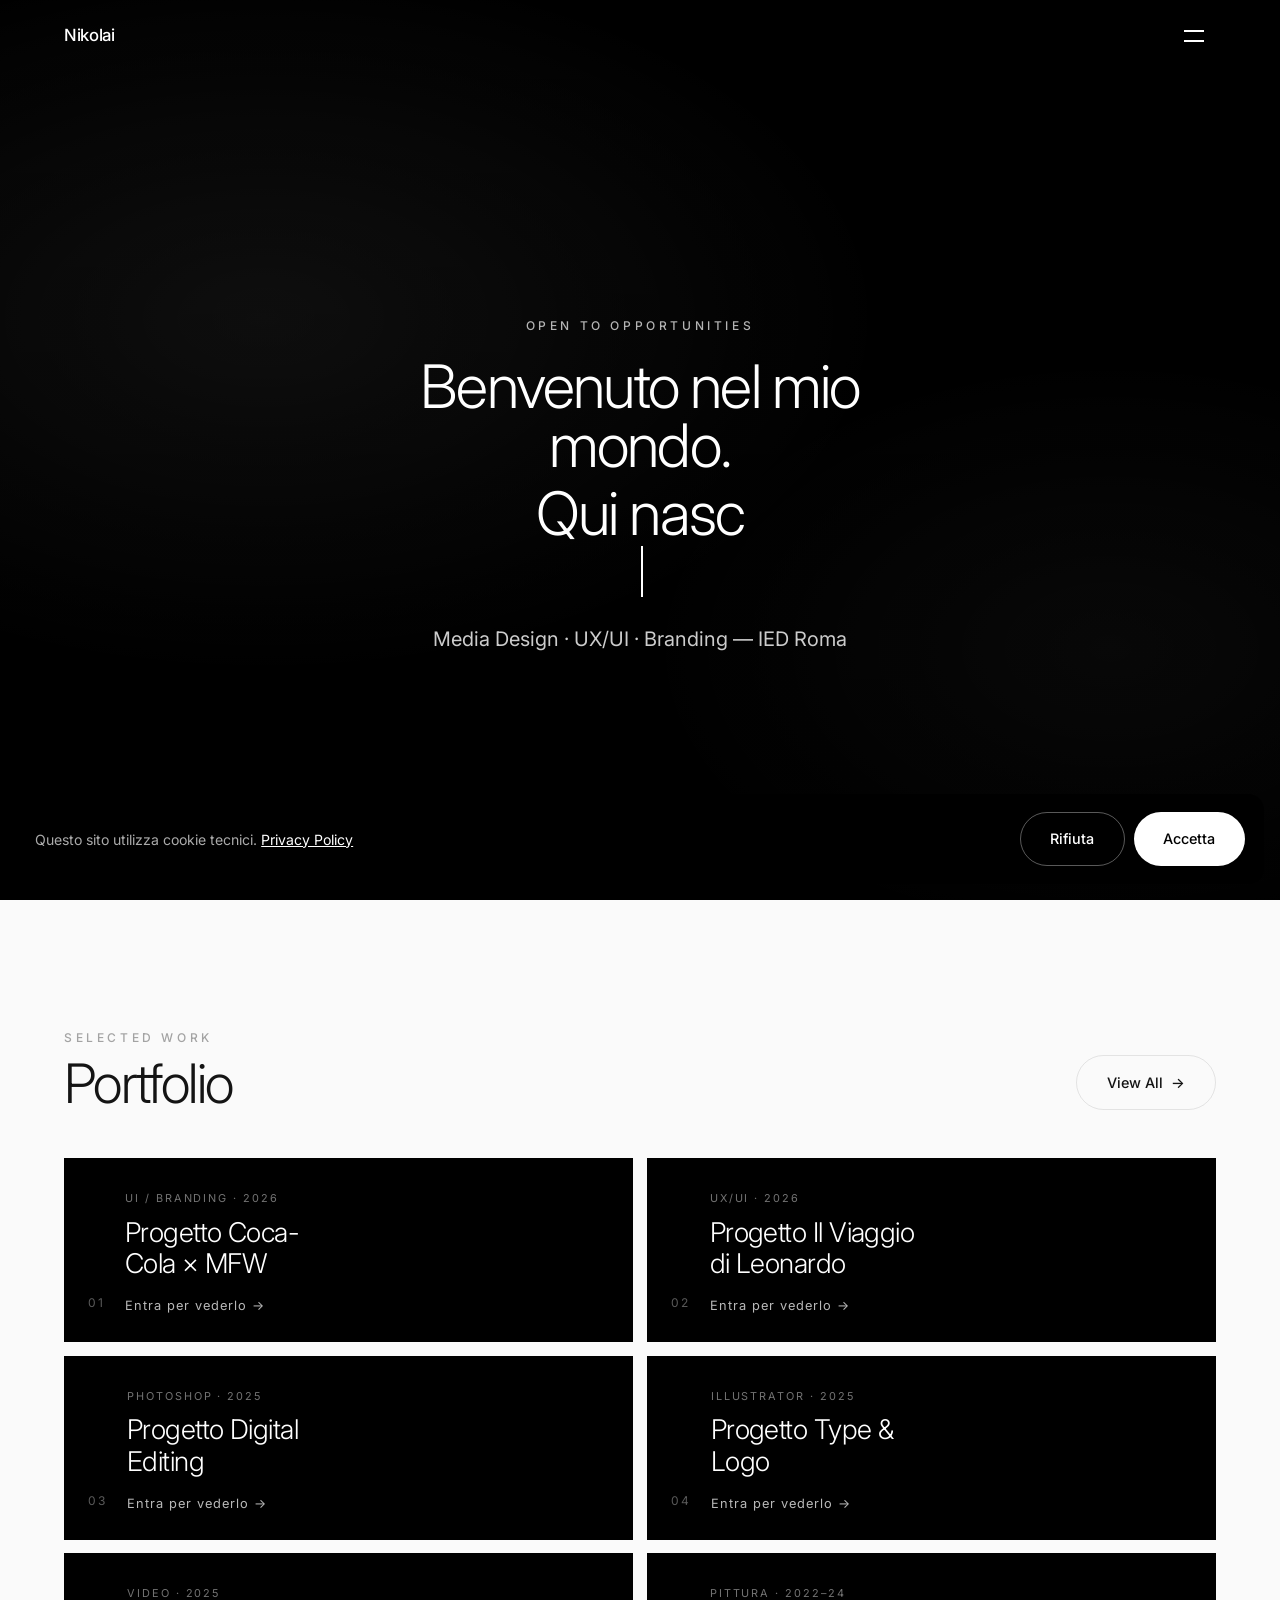
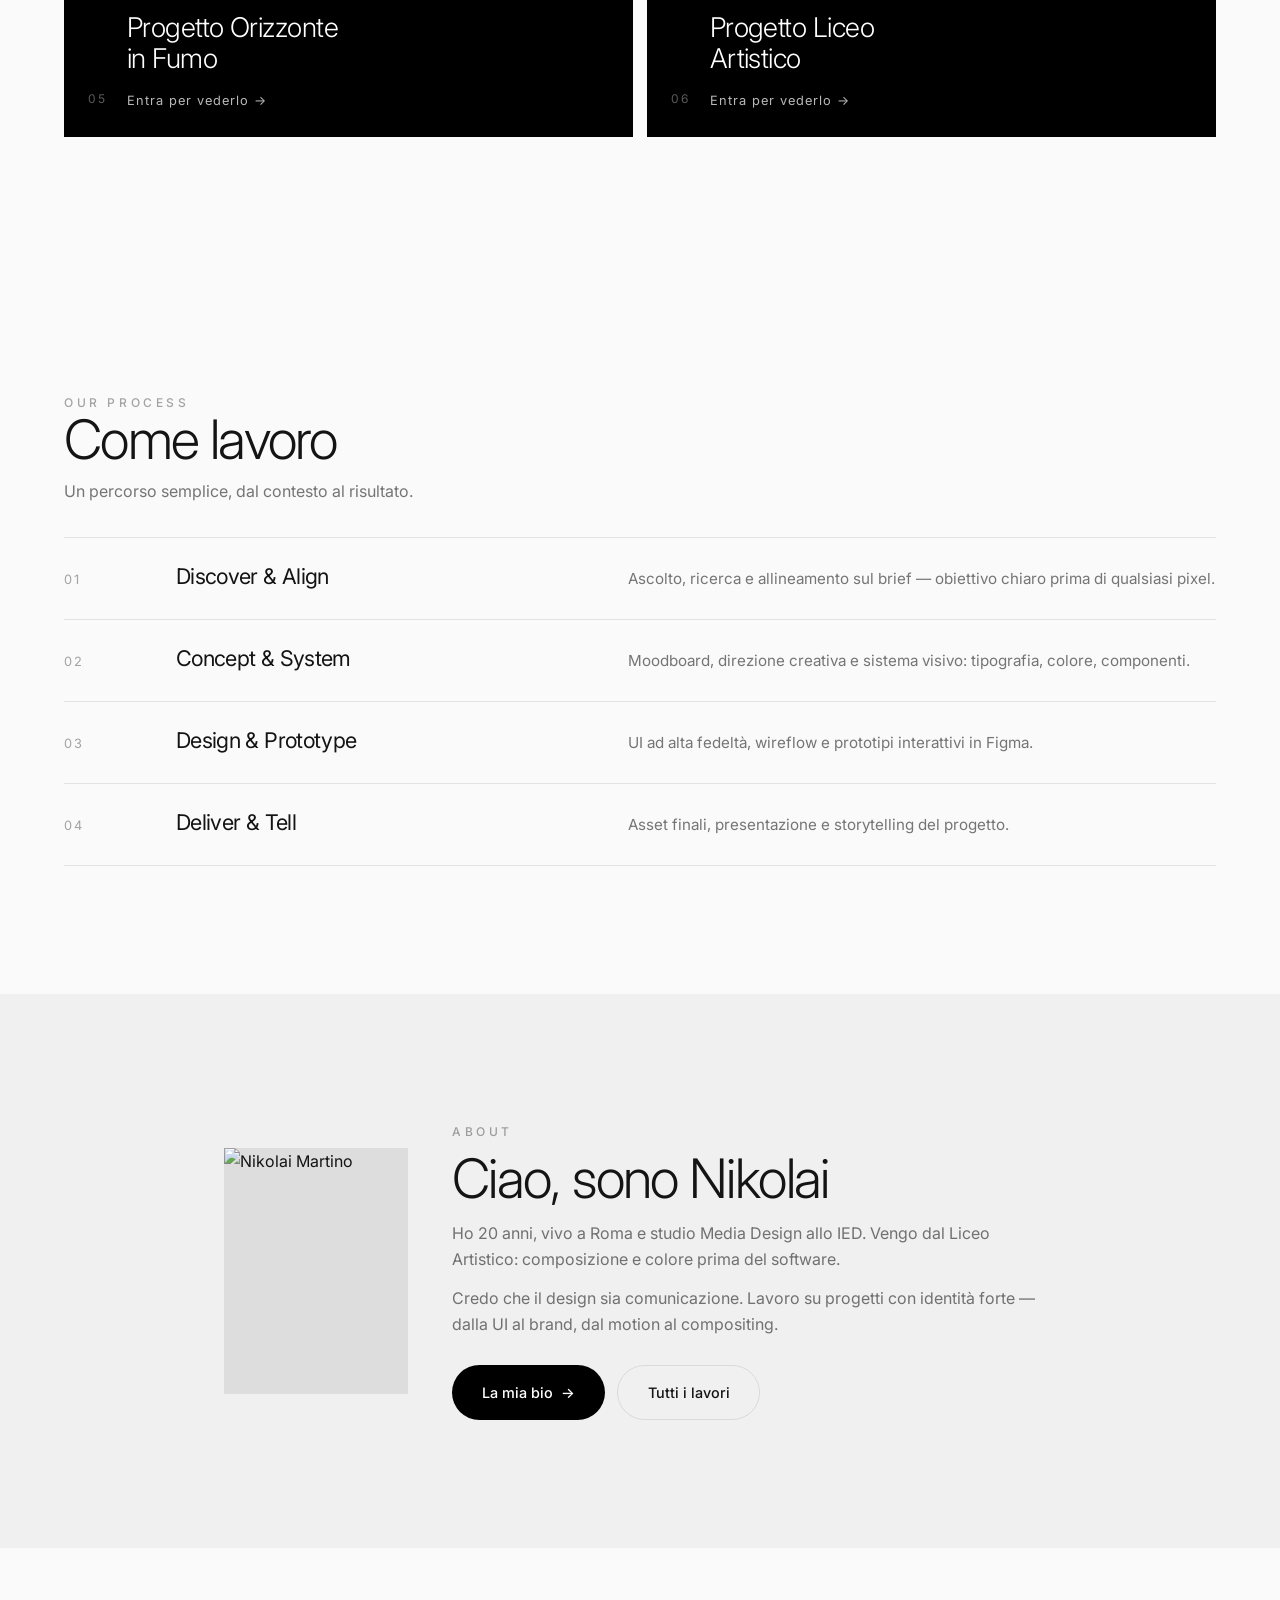
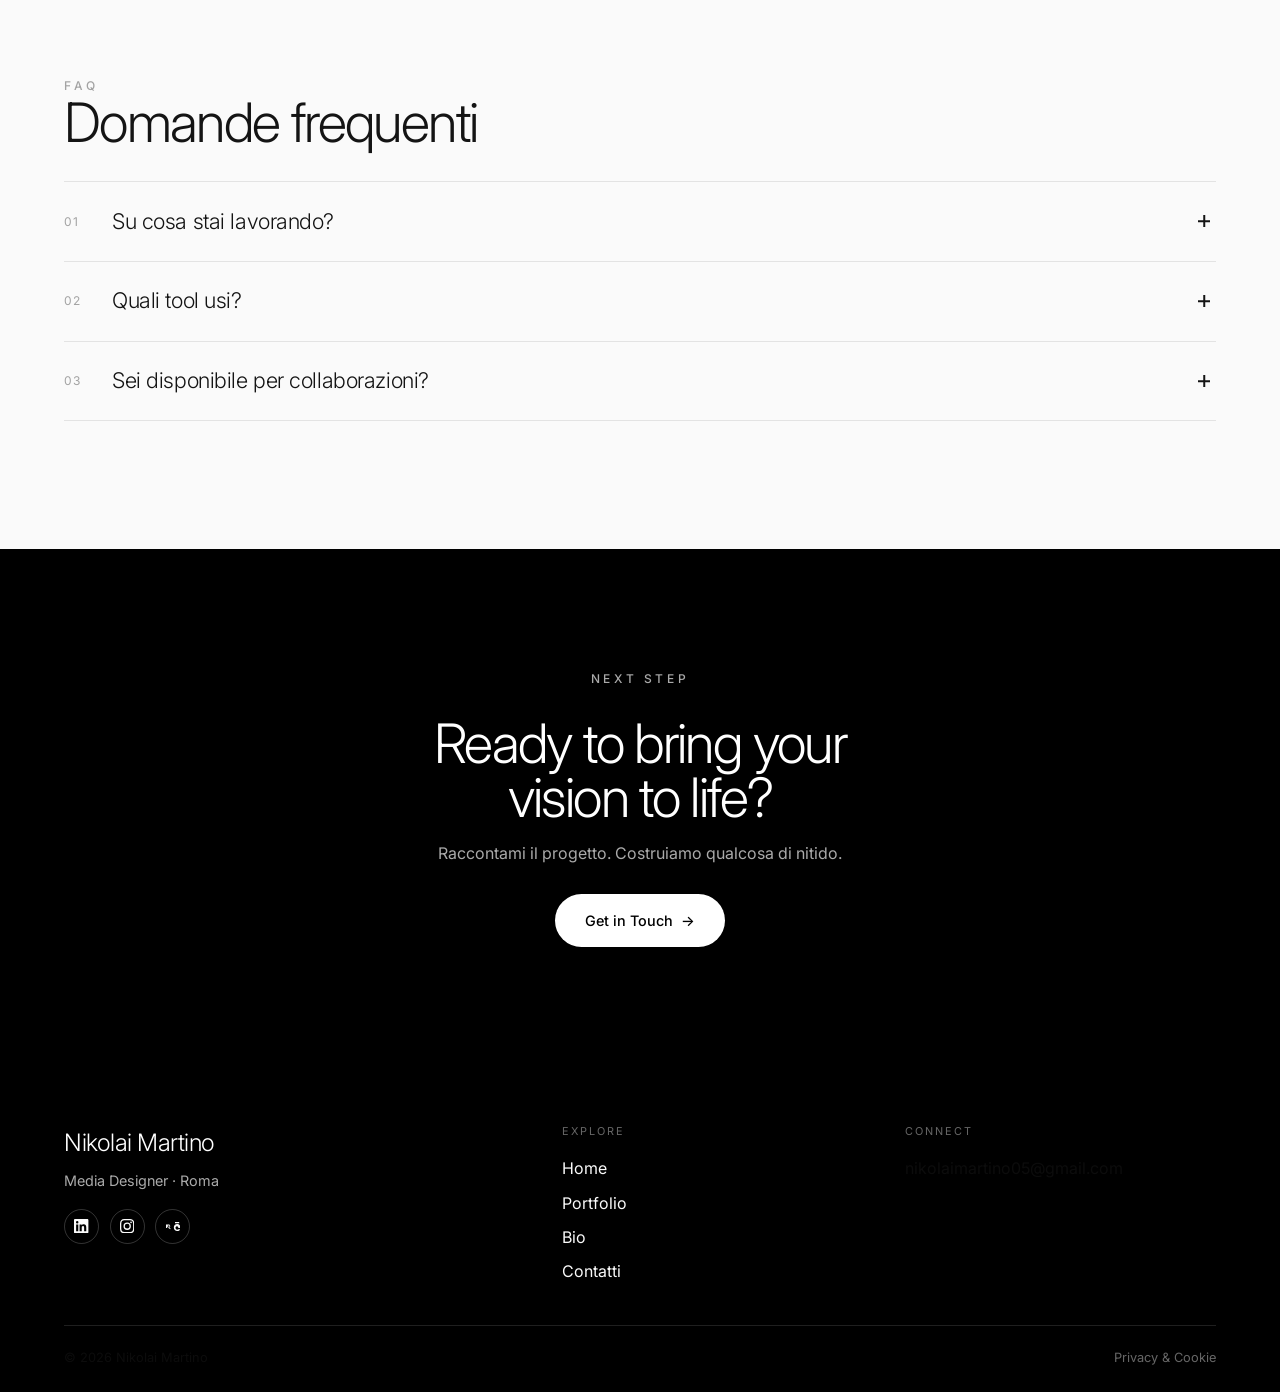
==== commit bf308619: "Aggiorna Coca-Cola con asset dal PPT e raffina home e portfolio. Estrae cartaceo, partner, icone, In" ====
--- a/index.html
+++ b/index.html
@@ -5,11 +5,11 @@
   <meta name="viewport" content="width=device-width, initial-scale=1.0">
   <title>Nikolai Martino — Media Design &amp; Comunicazione Visiva</title>
   <meta name="description" content="Portfolio editoriale di Nikolai Martino, Media Designer a Roma. UX/UI, branding, motion — IED Roma.">
-  <link rel="canonical" href="https://nikolaimartino05-bot.github.io/progettazione_multimediale_esame_2026/">
+  <link rel="canonical" href="https://nikolaimartino05-bot.github.io/portfolio-nikolai-martino/">
   <meta name="google-site-verification" content="J2cbLcacTYsWaRXpiIxF_zqX22-ZB9YQ5PHgX-DDqpk">
   <meta property="og:title" content="Nikolai Martino — Media Design">
   <meta property="og:description" content="Portfolio monochrome editoriale: case study UX/UI, branding e visual design.">
-  <meta property="og:image" content="https://nikolaimartino05-bot.github.io/progettazione_multimediale_esame_2026/img/og-share-hero.jpg">
+  <meta property="og:image" content="https://nikolaimartino05-bot.github.io/portfolio-nikolai-martino/img/og-share-hero.jpg">
   <meta property="og:type" content="website">
   <link rel="icon" href="img/logo/logo-nm-clean.png" type="image/png">
   <link rel="preconnect" href="https://fonts.googleapis.com">
@@ -49,8 +49,8 @@
       <div class="hero__content">
         <p class="kicker kicker--light">Open to Opportunities</p>
         <h1 id="hero-heading" class="hero__title"
-          data-typed="Design che comunica.&#10;Esperienze che restano."
-          aria-label="Design che comunica. Esperienze che restano."></h1>
+          data-typed="Benvenuto nel mio mondo.&#10;Qui nasce il mio design."
+          aria-label="Benvenuto nel mio mondo. Qui nasce il mio design."></h1>
         <p class="hero__lead">Media Design · UX/UI · Branding — IED Roma</p>
       </div>
     </section>
--- a/css/style.css
+++ b/css/style.css
@@ -961,11 +961,223 @@
   object-fit: contain;
 }
 
+.cartaceo-row {
+  display: grid;
+  grid-template-columns: 1fr 1fr;
+  gap: 1.5rem;
+  margin-top: 1.75rem;
+  max-width: 36rem;
+}
+
+@media (max-width: 520px) {
+  .cartaceo-row {
+    grid-template-columns: 1fr;
+    max-width: 16rem;
+    margin-left: auto;
+    margin-right: auto;
+  }
+}
+
+.cartaceo-card {
+  margin: 0;
+  text-align: center;
+}
+
+.cartaceo-card__btn {
+  display: block;
+  width: 100%;
+  padding: 1.25rem 1rem;
+  border: 0;
+  background: #000;
+  cursor: zoom-in;
+  overflow: hidden;
+}
+
+.cartaceo-card__btn img {
+  width: 100%;
+  height: auto;
+  max-height: 28rem;
+  object-fit: contain;
+  display: block;
+  margin: 0 auto;
+  transition: transform 0.55s var(--ease);
+}
+
+.cartaceo-card__btn:hover img {
+  transform: scale(1.03);
+}
+
+.cartaceo-card figcaption {
+  margin-top: 0.55rem;
+  font-size: 0.78rem;
+  letter-spacing: 0.04em;
+  color: var(--fg-faint);
+}
+
+.partners-band {
+  background: #000;
+  color: #fff;
+  padding: clamp(3.5rem, 8vw, 5.5rem) 0;
+  text-align: center;
+}
+
+.partners-band__label {
+  font-size: 0.72rem;
+  letter-spacing: 0.18em;
+  text-transform: uppercase;
+  color: rgba(255, 255, 255, 0.45);
+  margin: 0 0 0.75rem;
+}
+
+.partners-band__title {
+  font-weight: 300;
+  font-size: clamp(1.6rem, 3.5vw, 2.4rem);
+  letter-spacing: -0.02em;
+  margin: 0 0 2.5rem;
+  color: #e31c23;
+}
+
+.partners-band__logos {
+  list-style: none;
+  margin: 0;
+  padding: 0;
+  display: flex;
+  flex-wrap: wrap;
+  align-items: center;
+  justify-content: center;
+  gap: clamp(1.5rem, 4vw, 3rem);
+}
+
+.partners-band__logos li {
+  flex: 0 1 auto;
+  width: clamp(4.5rem, 12vw, 7.5rem);
+}
+
+.partners-band__logos img {
+  width: 100%;
+  height: auto;
+  display: block;
+  opacity: 0.95;
+}
+
+.icone-grid {
+  display: grid;
+  grid-template-columns: repeat(3, 1fr);
+  gap: 1rem;
+  margin-top: 1.5rem;
+}
+
+.icone-card {
+  margin: 0;
+}
+
+.icone-card__btn {
+  display: block;
+  width: 100%;
+  padding: 0;
+  border: 0;
+  background: var(--bg-soft, #eee);
+  cursor: zoom-in;
+  overflow: hidden;
+}
+
+.icone-card__btn img {
+  width: 100%;
+  aspect-ratio: 9 / 16;
+  object-fit: cover;
+  display: block;
+  transition: transform 0.55s var(--ease);
+}
+
+.icone-card--wide .icone-card__btn img {
+  aspect-ratio: 4 / 3;
+}
+
+.icone-card__btn:hover img {
+  transform: scale(1.03);
+}
+
+.icone-card figcaption {
+  margin-top: 0.5rem;
+  font-size: 0.8rem;
+  letter-spacing: 0.04em;
+  color: var(--fg-faint);
+}
+
+@media (max-width: 700px) {
+  .icone-grid {
+    grid-template-columns: 1fr;
+  }
+}
+
+@media (min-width: 701px) {
+  .icone-card--wide {
+    grid-column: span 1;
+  }
+
+  .icone-grid {
+    grid-template-columns: repeat(6, 1fr);
+  }
+
+  .icone-card:nth-child(-n+3) {
+    grid-column: span 2;
+  }
+
+  .icone-card--wide {
+    grid-column: span 3;
+  }
+}
+
 .ps-gallery {
   display: grid;
   grid-template-columns: repeat(auto-fill, minmax(15rem, 1fr));
   gap: 1rem;
   margin-top: 1.5rem;
+}
+
+.ps-gallery--pair {
+  grid-template-columns: 1fr;
+  gap: 1.5rem;
+}
+
+@media (min-width: 800px) {
+  .ps-gallery--pair {
+    grid-template-columns: 1fr 1fr;
+  }
+}
+
+.ps-gallery--three {
+  grid-template-columns: 1fr;
+  gap: 1rem;
+}
+
+@media (min-width: 700px) {
+  .ps-gallery--three {
+    grid-template-columns: repeat(3, 1fr);
+  }
+}
+
+.ps-gallery__img--wide {
+  aspect-ratio: 16 / 9;
+  object-fit: cover;
+}
+
+.ps-gallery__img--square {
+  aspect-ratio: 1 / 1;
+  object-fit: cover;
+}
+
+.ps-gallery__img--natural {
+  aspect-ratio: auto;
+  height: auto;
+  object-fit: contain;
+  display: block;
+}
+
+.media-frame {
+  margin: 0;
+  overflow: hidden;
+  background: var(--bg-soft);
 }
 
 .ps-gallery__btn {
